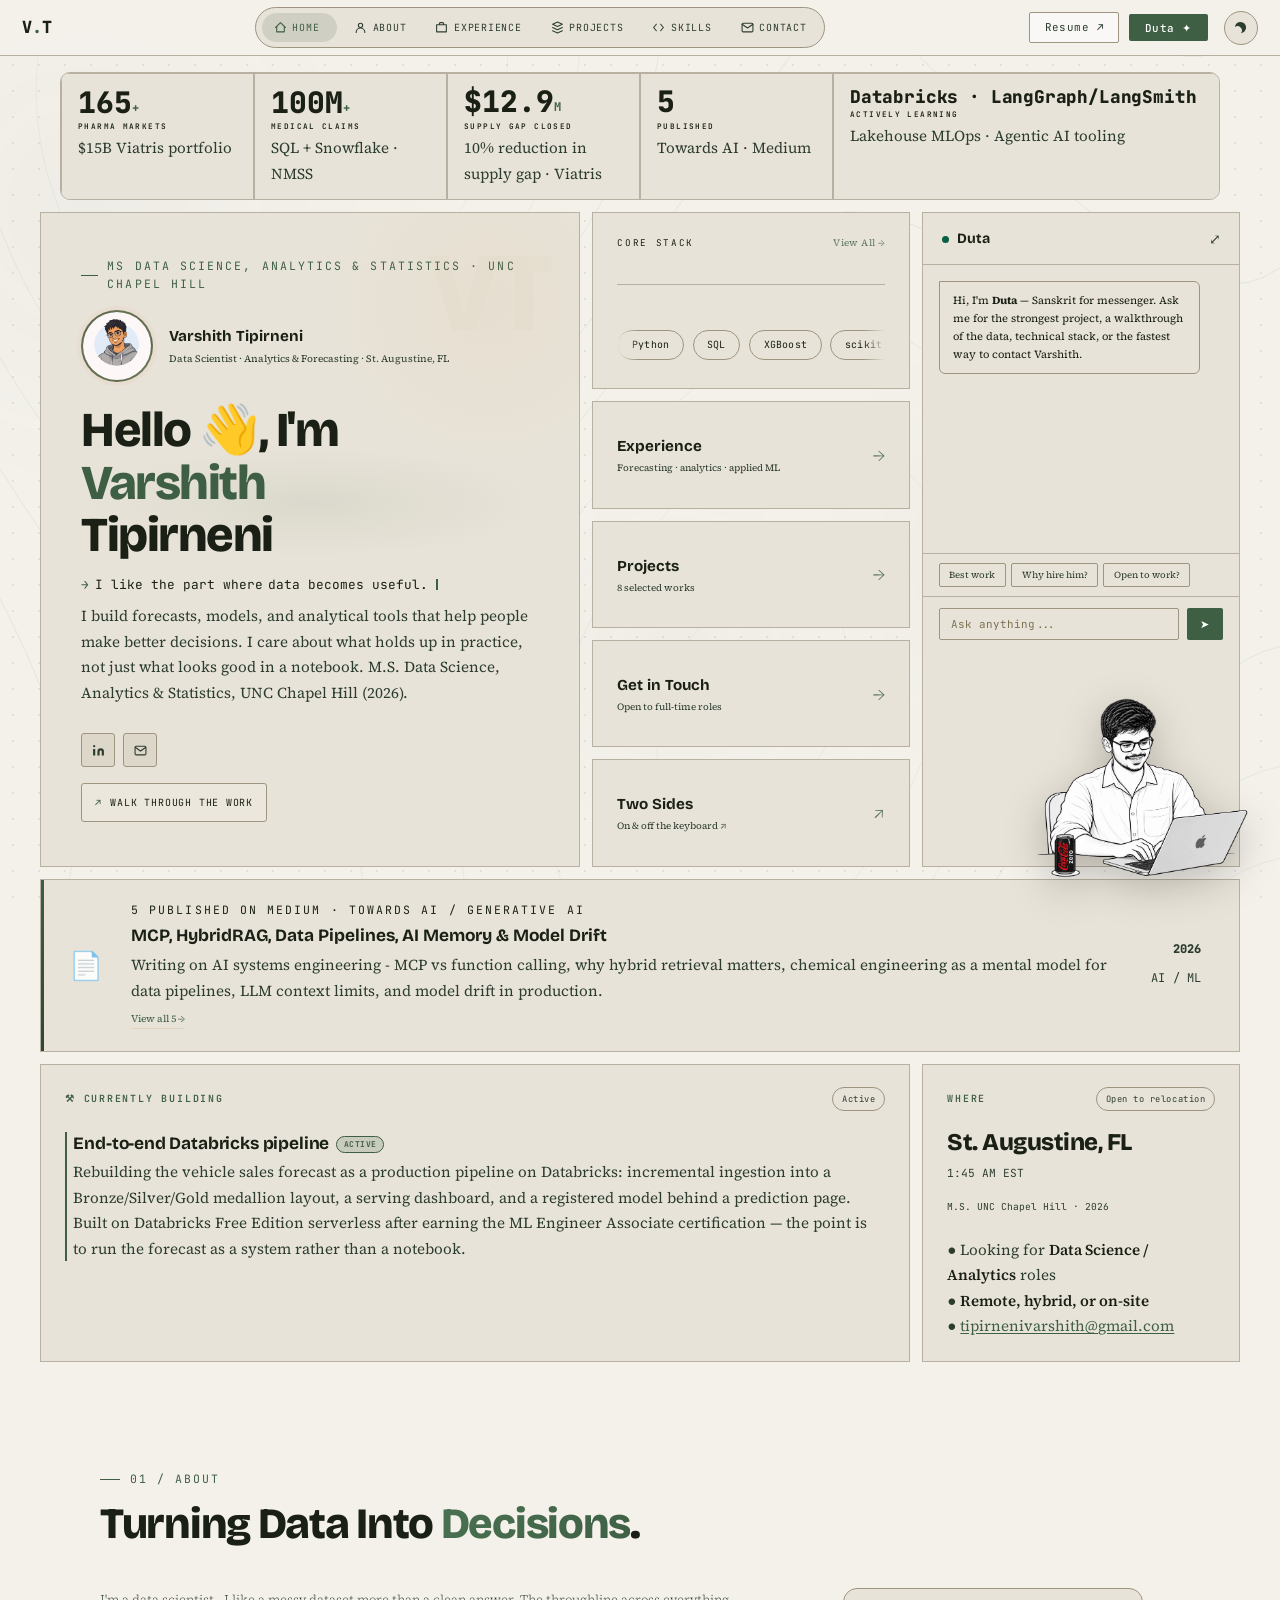
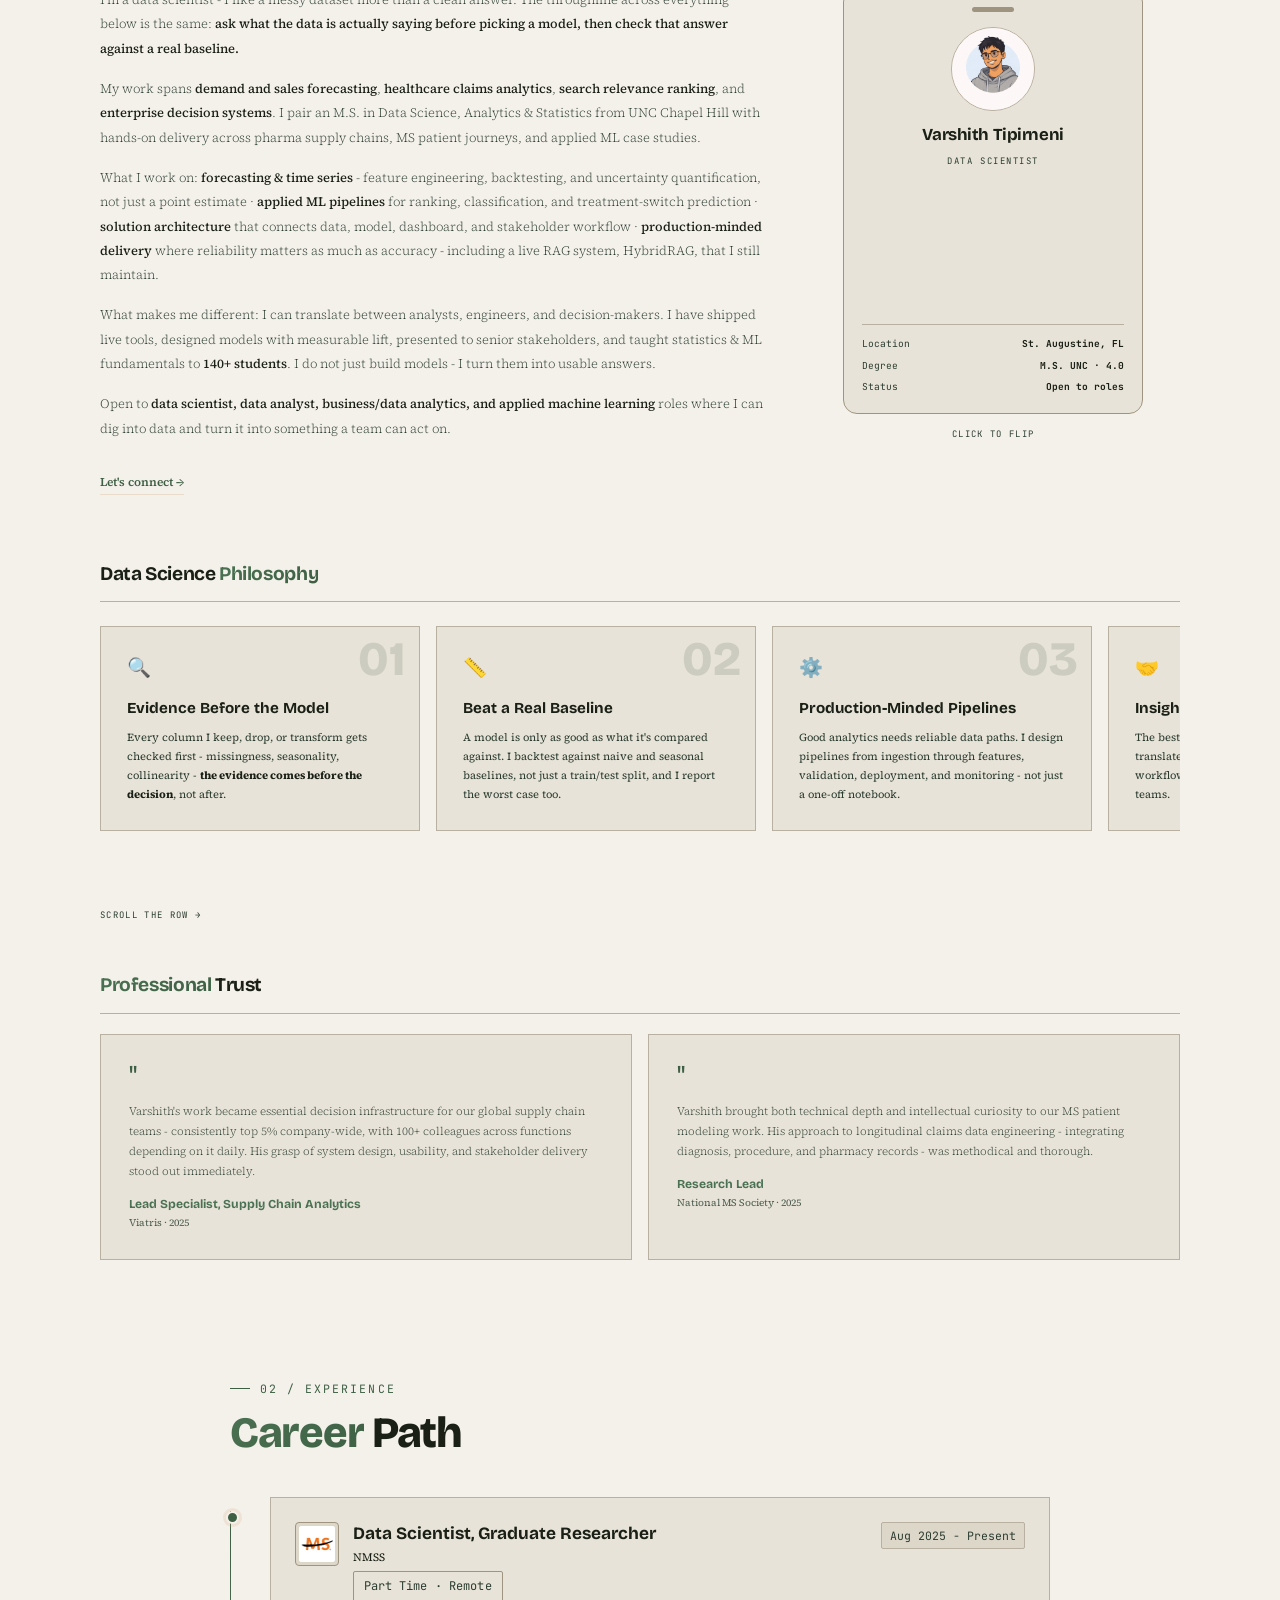
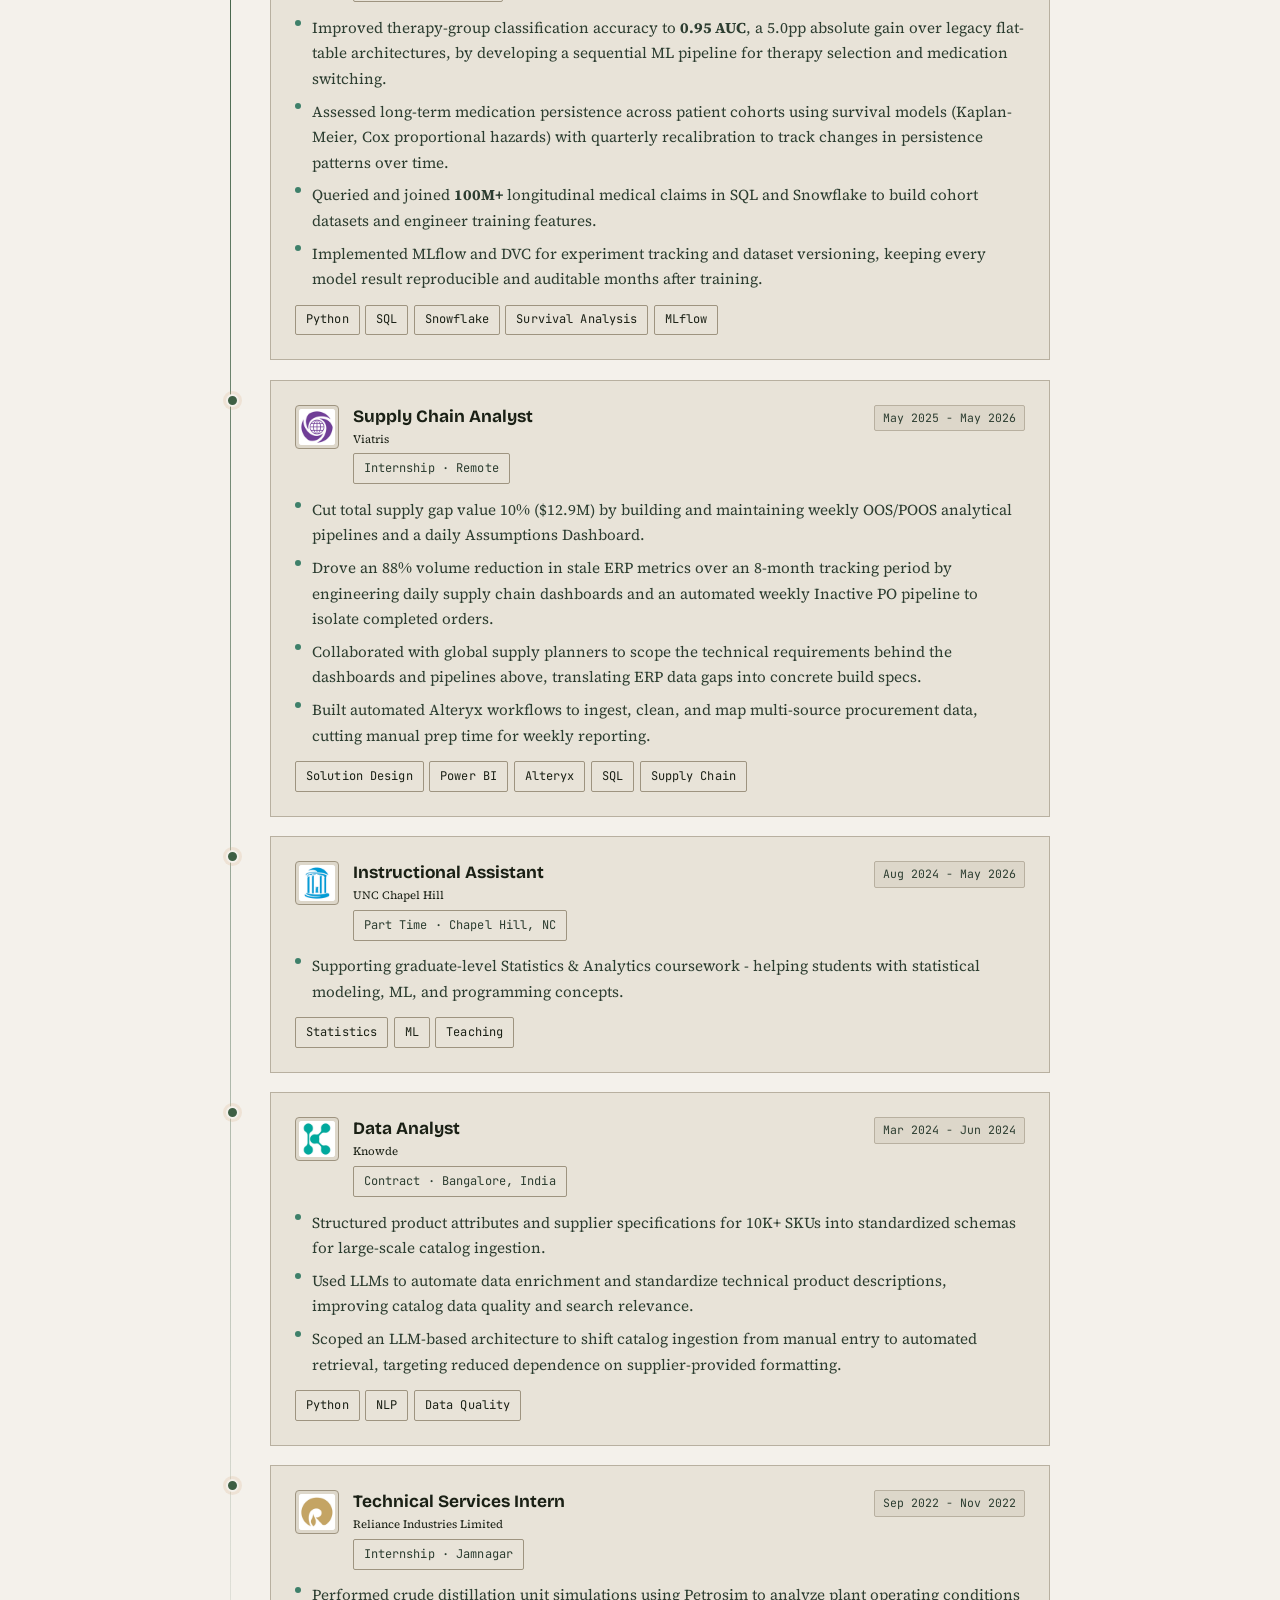
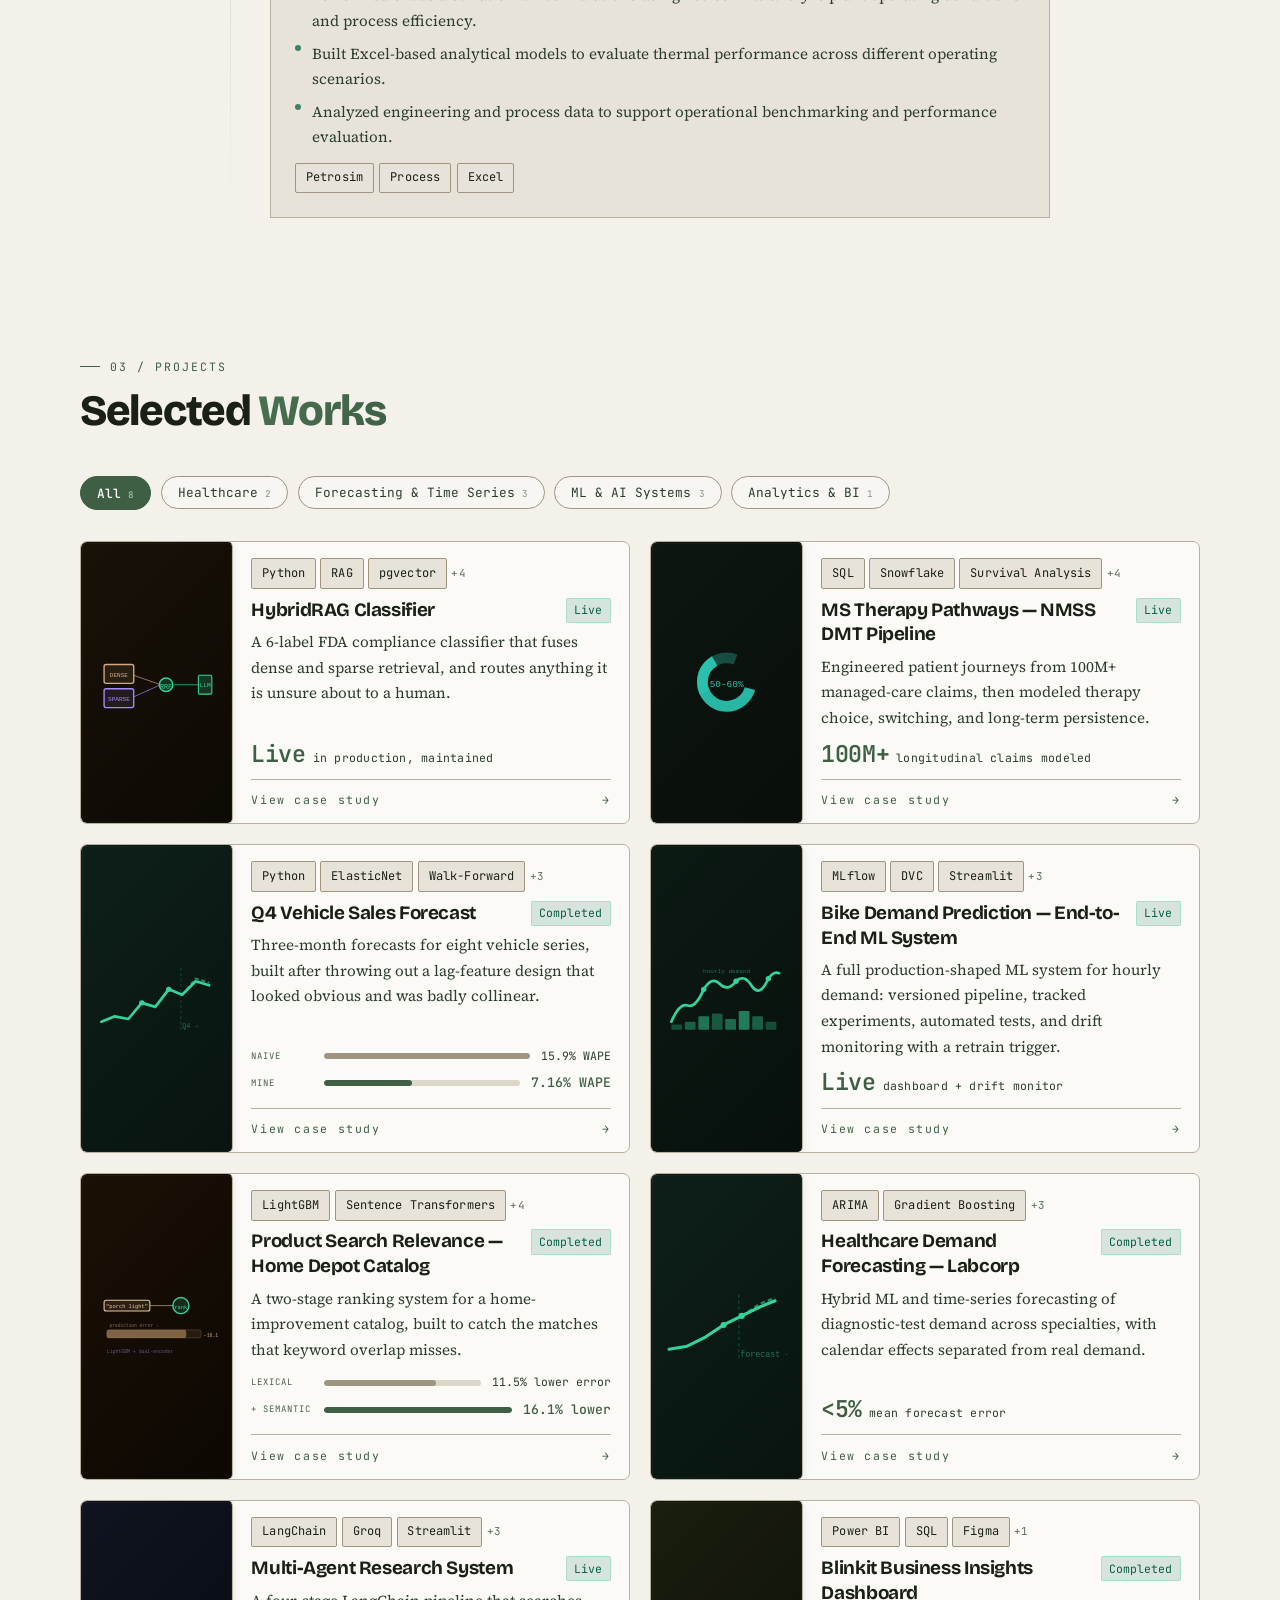
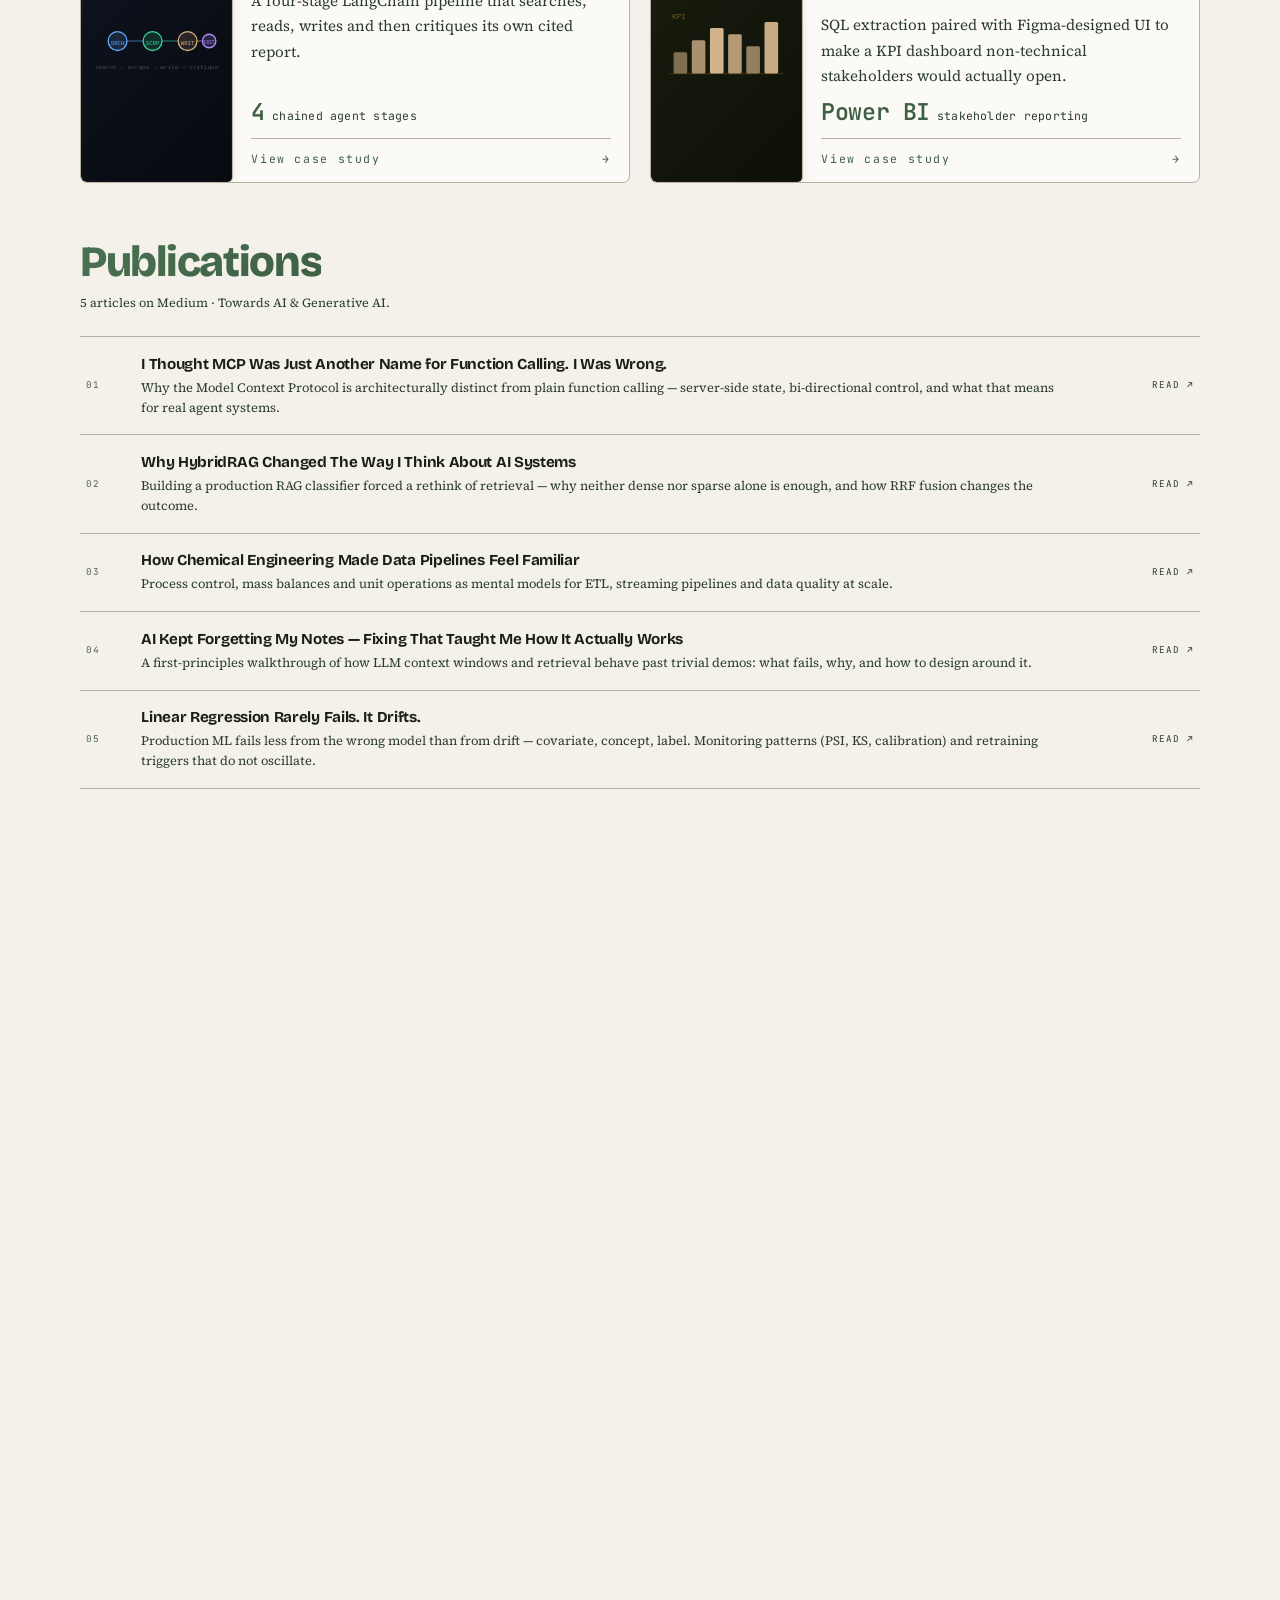
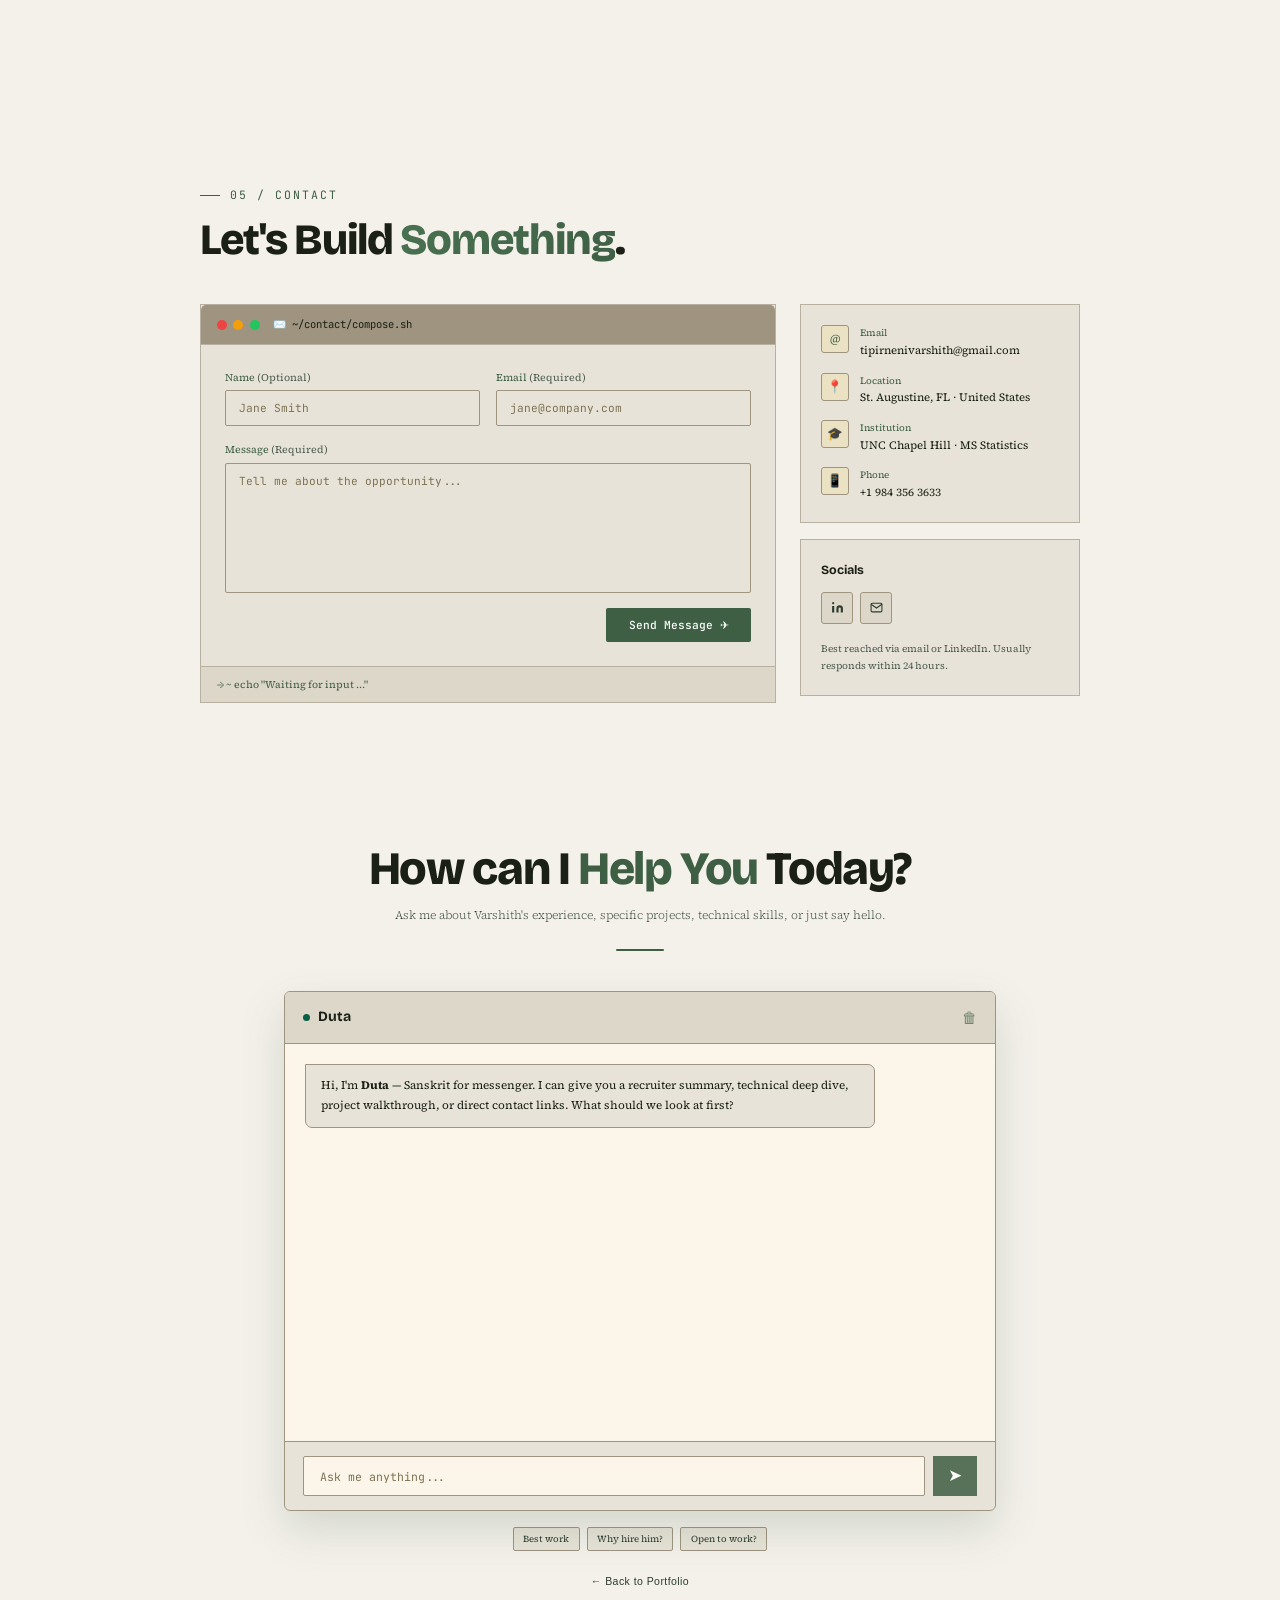
==== index.html @ 43e69208 "Update portfolio site content" ====
<!DOCTYPE html>
<html lang="en" data-theme="light">
<head>
<meta charset="UTF-8">
<meta name="viewport" content="width=device-width, initial-scale=1.0">
<title>Varshith Tipirneni - Data Scientist</title>
<link href="https://fonts.googleapis.com/css2?family=Bricolage+Grotesque:opsz,wght@12..96,400;12..96,600;12..96,700;12..96,800&family=Source+Serif+4:opsz,wght@8..60,400;8..60,600&family=JetBrains+Mono:ital,wght@0,300;0,400;0,500;1,300&family=Press+Start+2P&display=swap" rel="stylesheet">
<style>
:root[data-theme="dark"]{
  --bg:#191919; --bg2:#1f1f1f; --bg3:#272727;
  --border:#2d2d2d; --border2:#3a3a3a;
  --amber:#D4AA7D; --amber2:#e8c59a; --amber3:#b8864a;
  --warm:#e8d5b8; --teal:#34d399; --red:#f87171;
  --text:#ede9e3; --muted:#666666; --muted2:#999080;
  --grid-dot:rgba(212,170,125,0.07);
  --rpg-bg:#272727; --rpg-text:#ede9e3; --rpg-frame:rgba(212,170,125,.55);
}
:root[data-theme="light"]{
  --bg:#f4f1eb; --bg2:#e8e3d8; --bg3:#ddd7ca;
  --border:#b8b0a0; --border2:#9e9480;
  --amber:#3E5F44; --amber2:#4a7252; --amber3:#2d4832;
  --warm:#1e3023; --teal:#065f46; --red:#991b1b;
  --text:#1a2015; --muted:#4d5e50; --muted2:#2c3d30;
  --grid-dot:rgba(62,95,68,0.10);
  --rpg-bg:#ddd7ca; --rpg-text:#1a2015; --rpg-frame:rgba(62,95,68,.7);
}
:root[data-theme="light"] .stat-num,:root[data-theme="light"] .pg-h,:root[data-theme="light"] .hero-name,:root[data-theme="light"] .av-name,:root[data-theme="light"] .where-city,:root[data-theme="light"] .bld-name,:root[data-theme="light"] .pc-name,:root[data-theme="light"] .tl-role,:root[data-theme="light"] .tl-co,:root[data-theme="light"] .pub-title,:root[data-theme="light"] .sec-h,:root[data-theme="light"] .pub-kicker,:root[data-theme="light"] .card-label,:root[data-theme="light"] .stat-label{ color:var(--text); }
:root[data-theme="light"] .stat-desc,:root[data-theme="light"] .hero-bio,:root[data-theme="light"] .pc-desc,:root[data-theme="light"] .tl-b span,:root[data-theme="light"] .pub-desc,:root[data-theme="light"] .bld-desc,:root[data-theme="light"] .where-bullets,:root[data-theme="light"] .where-time,:root[data-theme="light"] .where-meta{ color:#2c3d30; }
:root[data-theme="light"] .chip,:root[data-theme="light"] .skill-chip,:root[data-theme="light"] .tl-tag,:root[data-theme="light"] .pc-tag{ color:#1a2015; border-color:var(--border2); background:#e8e3d8; }
:root[data-theme="light"] .pdot,:root[data-theme="light"] .open-badge .pdot,:root[data-theme="light"] .live i,:root[data-theme="light"] .b-ask-title .pdot,:root[data-theme="light"] .ask-win-title .pdot{ background:var(--teal) !important; }
:root[data-theme="light"] .av-sub,:root[data-theme="light"] .tl-date,:root[data-theme="light"] .tl-badge,:root[data-theme="light"] .pub-meta-year,:root[data-theme="light"] .pub-meta-tag{ color:#2c3d30; }
:root[data-theme="light"] .pg-eyebrow,:root[data-theme="light"] .eyebrow,:root[data-theme="light"] .proj .eyebrow,:root[data-theme="light"] .pc-eyebrow,:root[data-theme="light"] .typed-line .arrow,:root[data-theme="light"] .hero-name .hi{ color:#3E5F44; }
:root[data-theme="light"] .term-bar,:root[data-theme="light"] .c-bar{ background:#9e9480; }
:root[data-theme="light"] .term-path,:root[data-theme="light"] .c-path{ color:#1a2015; }
:root[data-theme="light"] .typed-line{ color:#1a2015; }
:root[data-theme="light"] .typed-line .cursor{ background:#3E5F44; }
/* Big philosophy / decorative numbers - visible but subtle in light mode */
:root[data-theme="light"] .pc-num,:root[data-theme="light"] .stat-bg{ color:rgba(62,95,68,.16) !important; opacity:1 }
/* Nav: logo, theme toggle, resume button on cream */
:root[data-theme="light"] .nav-logo{ color:#1a2015 }
:root[data-theme="light"] .nav-logo span{ color:#3E5F44 }
:root[data-theme="light"] nav{ background:rgba(244,241,235,.94); border-bottom-color:#b8b0a0 }
:root[data-theme="light"] .btn-resume{ color:#2c3d30; border-color:#9e9480; background:rgba(255,255,255,.5) }
:root[data-theme="light"] .btn-resume:hover{ color:#3E5F44; border-color:#3E5F44 }
:root[data-theme="light"] .btn-ask{ background:#3E5F44; color:#fff }
:root[data-theme="light"] .btn-ask:hover{ background:#2d4832 }
:root[data-theme="light"] .theme-toggle{ background:#e8e3d8; border-color:#9e9480; color:#2c3d30 }
:root[data-theme="light"] .theme-toggle:hover{ color:#3E5F44; border-color:#3E5F44 }
/* Nav links on light */
:root[data-theme="light"] nav{ background:rgba(244,241,235,.94) }
:root[data-theme="light"] .nav-links{ background:#e8e3d8; border-color:#9e9480 }
:root[data-theme="light"] .nav-links a{ color:#2c3d30 }
:root[data-theme="light"] .nav-links a:hover{ color:#3E5F44; background:#ebe2c4 }
:root[data-theme="light"] .nav-links a.on{ color:#3E5F44; background:rgba(62,95,68,.14) }
:root[data-theme="light"] .nav-burger{ color:#2c3d30; border-color:#9e9480 }
:root[data-theme="light"] .nav-burger:hover{ color:#3E5F44; border-color:#3E5F44 }
/* Card hover surfaces */
:root[data-theme="light"] .b-nav:hover{ background:#ebe2c4 }
:root[data-theme="light"] .pc:hover,:root[data-theme="light"] .pc-card:hover{ border-color:#3E5F44 }
/* Lab colors - text in stats card backgrounds */
:root[data-theme="light"] .b-stat .stat-num{ color:#1a2015 }
:root[data-theme="light"] .b-stat sup{ color:#3E5F44 }
:root[data-theme="light"] .stat-bg{ color:rgba(62,95,68,.10) !important }
/* Duta mini chat */
:root[data-theme="light"] .b-ask .m-bot,:root[data-theme="light"] .ask-win-msgs .aw.bot{ background:#e8e3d8 !important; border-color:#9e9480 !important; color:#1a2015 }
:root[data-theme="light"] .b-ask .m-bot b,:root[data-theme="light"] .ask-win-msgs .aw.bot b,:root[data-theme="light"] .ask-win-msgs .aw.bot strong{ color:#1a2015; font-weight:700 }
:root[data-theme="light"] .b-ask .m-bot a,:root[data-theme="light"] .ask-win-msgs .aw.bot a,:root[data-theme="light"] .ask-fallback a{ color:#3E5F44; text-decoration:underline }
:root[data-theme="light"] .b-ask .m-user,:root[data-theme="light"] .ask-win-msgs .aw.usr{ background:#3E5F44 !important; color:#fff !important; border-color:#3E5F44 !important }
:root[data-theme="light"] .ask-pg-title{ color:#1a2015 }
:root[data-theme="light"] .ask-pg-title em{ color:#3E5F44 }
:root[data-theme="light"] .ask-pg-sub{ color:#2c3d30 }
:root[data-theme="light"] .ask-back{ color:#2c3d30 }
:root[data-theme="light"] .ask-back:hover{ color:#3E5F44 }
:root[data-theme="light"] .ask-fallback{ background:#e8e3d8; color:#2c3d30; border-color:#9e9480 }
:root[data-theme="light"] .ask-win-clr{ color:#2c3d30 }
:root[data-theme="light"] .ask-win-clr:hover{ color:#3E5F44 }
:root[data-theme="light"] .b-ask-hdr{ border-bottom-color:#b8b0a0 }
:root[data-theme="light"] .b-ask-msgs::-webkit-scrollbar-thumb{ background:#9e9480 }
:root[data-theme="light"] .b-ask-qchips{ border-top-color:#b8b0a0 }
:root[data-theme="light"] .b-ask-input{ border-top-color:#b8b0a0 }
:root[data-theme="light"] .ask-win{ background:var(--bg2) !important; border:1px solid #9e9480 !important; box-shadow:0 18px 44px rgba(62,95,68,.18) !important }
:root[data-theme="light"] .ask-win-hdr{ background:var(--bg3) !important; border-bottom-color:#9e9480 !important }
:root[data-theme="light"] .ask-win-inp-row{ border-top-color:#9e9480 !important }
:root[data-theme="light"] .ask-win-inp{ background:#fbf6e9 !important; color:#1a2015 !important; border-color:#9e9480 !important }
:root[data-theme="light"] .ask-win-inp::placeholder{ color:#7d7253 }
:root[data-theme="light"] .ask-win-msgs{ background:#fbf6e9 }
:root[data-theme="light"] .b-ask-title,:root[data-theme="light"] .ask-win-title{ color:#1a2015 }
:root[data-theme="light"] .ask-win-clr{ color:#3E5F44 !important }
:root[data-theme="light"] .qc{ background:#e8e3d8; color:#2c3d30; border-color:#9e9480 }
:root[data-theme="light"] .qc:hover{ color:#3E5F44; border-color:#3E5F44 }
:root[data-theme="light"] .ai-inp,:root[data-theme="light"] .ask-win-inp{ background:#e8e3d8; color:#1a2015; border-color:#9e9480 }
:root[data-theme="light"] .ai-inp::placeholder,:root[data-theme="light"] .ask-win-inp::placeholder{ color:#7d7253 }
:root[data-theme="light"] .ai-snd,:root[data-theme="light"] .ask-win-snd{ background:#3E5F44; color:#fff }
:root[data-theme="light"] .ai-snd:hover,:root[data-theme="light"] .ask-win-snd:hover{ background:#2d4832 }
:root[data-theme="light"] .chat-feedback{ border-top-color:#c8bdab }
:root[data-theme="light"] .chat-feedback button{ background:#e8e3d8; border-color:#9e9480; color:#2c3d30 }
:root[data-theme="light"] .chat-feedback button:hover{ border-color:#3E5F44; color:#3E5F44 }
:root[data-theme="light"] .chat-source{ color:#6b624f; border-top-color:#c8bdab }
/* Filter buttons */
:root[data-theme="light"] .fb{ color:#2c3d30; border-color:#9e9480; background:rgba(255,255,255,.4) }
:root[data-theme="light"] .fb.on{ background:#3E5F44; color:#fff; border-color:#3E5F44 }
:root[data-theme="light"] .fb:hover{ color:#3E5F44; border-color:#3E5F44 }
/* Project badges */
:root[data-theme="light"] .pc-badge.badge-prod{ background:rgba(6,95,70,.14); color:#065f46 }
:root[data-theme="light"] .pc-badge.badge-wip{ background:rgba(62,95,68,.14); color:#3E5F44 }
:root[data-theme="light"] .pc-badge.badge-res{ background:rgba(62,95,68,.14); color:#3E5F44 }
/* Project SVG thumbnails - give them a light-mode-friendly tint */
:root[data-theme="light"] .pc-thumb{ filter:saturate(.85) brightness(1.05) }
/* Currently Building / Upcoming / Where on light */
:root[data-theme="light"] .b-build,:root[data-theme="light"] .b-where{background:var(--bg2)}
:root[data-theme="light"] .b-build .card-label,:root[data-theme="light"] .b-where .card-label{ color:#3E5F44 }
:root[data-theme="light"] .b-build,:root[data-theme="light"] .b-where{ border-color:#b8b0a0 }
:root[data-theme="light"] .bld-tag{ color:#2c3d30; background:#e8e3d8; border-color:#9e9480 }
:root[data-theme="light"] .bld-flagship{ background:rgba(62,95,68,.18); color:#3E5F44; border-color:#3E5F44 }
:root[data-theme="light"] .bld-name{ color:#1a2015 }
:root[data-theme="light"] .bld-desc{ color:#2c3d30 }
:root[data-theme="light"] .where-city{ color:#1a2015 }
:root[data-theme="light"] .where-time,:root[data-theme="light"] .where-meta,:root[data-theme="light"] .where-bullets{ color:#2c3d30 }
:root[data-theme="light"] .where-bullets b{ color:#1a2015 }
:root[data-theme="light"] .where-bullets a{ color:#3E5F44 !important; text-decoration:underline; text-underline-offset:2px }
/* Footer / page eyebrow / nav arrows */
:root[data-theme="light"] .b-nav-lbl{ color:#1a2015 }
:root[data-theme="light"] .b-nav-sub{ color:#2c3d30 }
:root[data-theme="light"] .b-nav-arr{ color:#3E5F44 }
/* Status / open badge in About */
:root[data-theme="light"] .open-badge{ background:rgba(6,95,70,.14); color:#065f46; border-color:rgba(6,95,70,.45) }
:root[data-theme="light"] .pdot{ background:#065f46 !important }
:root[data-theme="light"] .sc-label{ color:#3E5F44 }
:root[data-theme="light"] .sc-role{ color:#1a2015 }
:root[data-theme="light"] .sc-sub{ color:#2c3d30 }
/* Skills page chips */
:root[data-theme="light"] .skill-chip{ background:#e8e3d8; color:#1a2015; border-color:#9e9480 }
:root[data-theme="light"] .sk-head{ color:#1a2015 }
:root[data-theme="light"] .sk-decor{ color:rgba(62,95,68,.12) }
/* Contact form */
:root[data-theme="light"] .c-inp,:root[data-theme="light"] .c-ta{ background:#e8e3d8; color:#1a2015; border-color:#9e9480 }
:root[data-theme="light"] .c-inp::placeholder,:root[data-theme="light"] .c-ta::placeholder{ color:#7d7253 }
:root[data-theme="light"] .c-lbl{ color:#3E5F44 }
:root[data-theme="light"] .c-send{ background:#3E5F44; color:#fff }
:root[data-theme="light"] .ci-lbl{ color:#3E5F44 }
:root[data-theme="light"] .ci-val{ color:#1a2015 }
:root[data-theme="light"] .ci-ic{ background:#ebe2c4; color:#3E5F44 }
/* Marquee chips on light */
:root[data-theme="light"] .m-chip{ background:#e8e3d8 !important; color:#1a2015 !important; border-color:#9e9480 !important }
/* Background canvas - soften in light mode so it's not visually noisy */
:root[data-theme="light"] #bg-canvas{ opacity:.55 }
:root[data-theme="light"] .blobs{ opacity:.55 }
:root[data-theme="light"] .blob{ background:radial-gradient(circle, rgba(62,95,68,.45), transparent 70%) !important; mix-blend-mode:multiply; filter:blur(40px) }
/* About flip dialog - light mode */
:root[data-theme="light"] .dialog{ background:var(--bg3); color:#1a2015; border-color:#3E5F44 }
:root[data-theme="light"] .dialog-title{ color:#3E5F44 }
:root[data-theme="light"] .dialog-tag{ background:#1a2015; color:var(--bg) }
:root[data-theme="light"] .dialog-body p{ color:#1a2015 }
:root[data-theme="light"] .dialog-body .tw-cursor{ background:#3E5F44 }
:root[data-theme="light"] .dialog-stats{ color:#2c3d30; border-top-color:#9e9480 }
:root[data-theme="light"] .stat-bar .label{ color:#1a2015 }
:root[data-theme="light"] .bar{ background:#ebe2c4; border-color:#3E5F44 }
:root[data-theme="light"] .flip-btn{ color:#1a2015; border-color:#3E5F44 }
:root[data-theme="light"] .flip-btn:hover{ background:#3E5F44; color:#fff }
:root[data-theme="light"] .rpg-name{ background:#3E5F44; color:#fff; border-color:#3E5F44 }
:root{
  --brig:'Bricolage Grotesque',sans-serif;
  --mono:'JetBrains Mono',monospace;
  --pixel:'Press Start 2P',monospace;
}
*{margin:0;padding:0;box-sizing:border-box}
html{scroll-behavior:smooth}
body{font-family:var(--mono);background:var(--bg);color:var(--text);min-height:100vh;overflow-x:hidden;transition:background .35s ease,color .35s ease}
body::after{content:'';position:fixed;inset:0;background-image:radial-gradient(var(--grid-dot) 1px,transparent 1px);background-size:26px 26px;pointer-events:none;z-index:0}
:root[data-theme="light"] .terminal,:root[data-theme="light"] .c-terminal{filter:none}
:root[data-theme="light"] .tl-card,:root[data-theme="light"] .pc-card,:root[data-theme="light"] .b-hero,:root[data-theme="light"] .b-stat,:root[data-theme="light"] .b-stack,:root[data-theme="light"] .b-ask,:root[data-theme="light"] .b-pub,:root[data-theme="light"] .b-nav,:root[data-theme="light"] .pc,:root[data-theme="light"] .tc,:root[data-theme="light"] .status-card,:root[data-theme="light"] .c-icard{background:var(--bg2);border-color:var(--border)}

/* ── MARQUEE (Core Stack scrolling) ── */
.b-stack{min-width:0;overflow:hidden;display:flex;flex-direction:column;justify-content:space-between}
.marquee{position:relative;overflow:hidden;width:100%;max-width:100%;padding:.4rem 0;mask-image:linear-gradient(90deg,transparent 0,#000 8%,#000 92%,transparent 100%);-webkit-mask-image:linear-gradient(90deg,transparent 0,#000 8%,#000 92%,transparent 100%)}
.marquee-track{display:flex;gap:.55rem;width:max-content;animation:marquee 36s linear infinite}
.marquee:hover .marquee-track{animation-play-state:paused}
.m-chip{
  font-family:var(--mono);font-size:.62rem;color:var(--text);
  border:1px solid var(--border2);background:var(--bg3);
  border-radius:30px;padding:.36rem .85rem;white-space:nowrap;flex-shrink:0;
  letter-spacing:.02em;
}
:root[data-theme="light"] .m-chip{background:#e8e3d8;color:#1a2015;border-color:var(--border2)}
@keyframes marquee{from{transform:translateX(0)}to{transform:translateX(-50%)}}

/* ── ABOUT FLIP CARD (amber theme) ── */
.flip-sub{font-size:.78rem;color:var(--muted2);margin-bottom:1.6rem;max-width:540px;line-height:1.7}
.flip-wrap{display:grid;grid-template-columns:auto 1fr;gap:2rem;align-items:start;justify-items:center}
@media(max-width:880px){.flip-wrap{grid-template-columns:1fr}}

.rpg-card{position:relative;width:320px;perspective:1400px;-webkit-perspective:1400px;cursor:pointer;user-select:none;-webkit-tap-highlight-color:transparent}
.rpg-flip{position:relative;width:100%;aspect-ratio:3/4;transition:transform .9s cubic-bezier(.22,1,.36,1);transform-style:preserve-3d;-webkit-transform-style:preserve-3d;will-change:transform}
.rpg-card.flipped .rpg-flip{transform:rotateY(180deg);-webkit-transform:rotateY(180deg)}
.rpg-side{
  position:absolute;inset:0;
  backface-visibility:hidden;-webkit-backface-visibility:hidden;
  -webkit-transform-style:preserve-3d;transform-style:preserve-3d;
  border-radius:14px;background:var(--bg3);
  padding:14px 14px 0;display:flex;flex-direction:column;
  box-shadow:
    0 0 0 3px var(--rpg-frame),
    0 0 0 6px var(--bg3),
    0 0 0 8px var(--rpg-frame),
    0 18px 40px rgba(0,0,0,.5);
  /* Force own GPU layer + nudge front toward viewer so iOS picks the correct face */
  transform:translateZ(1px);-webkit-transform:translateZ(1px);
}
.rpg-side.back{transform:rotateY(180deg) translateZ(1px);-webkit-transform:rotateY(180deg) translateZ(1px)}
/* iOS Safari often ignores backface-visibility - fade the hidden side as a hard fallback */
.rpg-side.front{opacity:1;transition:opacity .45s ease .25s}
.rpg-side.back{opacity:0;transition:opacity .45s ease .25s}
.rpg-card.flipped .rpg-side.front{opacity:0;transition:opacity .45s ease}
.rpg-card.flipped .rpg-side.back{opacity:1;transition:opacity .45s ease .45s}
.rpg-portrait{
  flex:1;width:100%;border-radius:6px;overflow:hidden;
  background:linear-gradient(135deg,var(--bg2),var(--bg));
  position:relative;
  border:2px solid var(--rpg-frame);
}
.rpg-portrait .rpg-default-svg{
  position:absolute;inset:0;width:100%;height:100%;display:block;
  image-rendering:pixelated;z-index:1;
}
.rpg-portrait .rpg-photo{
  position:absolute;inset:0;width:100%;height:100%;object-fit:cover;display:block;
  z-index:2;opacity:0;transition:opacity .35s ease;
}
.rpg-name{
  font-family:var(--pixel);font-size:.7rem;text-align:center;
  color:var(--bg);background:var(--amber);
  border:2px solid var(--rpg-frame);
  padding:12px 6px;margin-top:8px;border-radius:0 0 6px 6px;letter-spacing:.5px;
}
.rpg-tip{
  position:absolute;top:42%;right:-130px;width:120px;
  background:var(--text);color:var(--bg);padding:8px;
  font-family:var(--pixel);font-size:.42rem;line-height:1.6;
  border:2px solid var(--rpg-frame);border-radius:4px;display:none;
}
@media(min-width:1100px){.rpg-tip{display:block}}
.rpg-tip::before{content:'';position:absolute;left:-10px;top:14px;width:10px;height:8px;background:var(--rpg-frame)}
.rpg-tip::after{content:'';position:absolute;left:-7px;top:16px;width:6px;height:4px;background:var(--text)}

.dialog{
  position:relative;width:100%;max-width:540px;
  background:var(--bg3);color:var(--text);
  border:2px solid var(--rpg-frame);border-radius:6px;
  padding:1.4rem 1.5rem 1.2rem;
  font-family:var(--pixel);font-size:.55rem;line-height:2.1;
  box-shadow:0 14px 36px rgba(0,0,0,.45);
}
.dialog::before{content:'';position:absolute;inset:4px;border:1px solid var(--rpg-frame);border-radius:4px;pointer-events:none}
.dialog-tag{position:absolute;top:-12px;left:18px;background:var(--text);color:var(--bg);padding:3px 10px;font-family:var(--pixel);font-size:.5rem;letter-spacing:1px;border:2px solid var(--rpg-frame);border-radius:3px}
.dialog-title{font-family:var(--pixel);font-size:.6rem;color:var(--amber);margin-bottom:.85rem;letter-spacing:.5px}
.dialog-body{min-height:7em}
.dialog-body p{margin-bottom:.85rem;font-size:.55rem;line-height:2.1;color:var(--text)}
.dialog-body .tw-cursor{display:inline-block;width:.55em;height:1em;background:var(--amber);vertical-align:middle;margin-left:1px;animation:blink 1s step-end infinite}
.dialog-stats{display:flex;align-items:center;flex-wrap:wrap;gap:1rem;margin-top:1rem;padding-top:.8rem;border-top:1px dashed var(--border2);font-family:var(--pixel);font-size:.45rem;color:var(--muted2)}
.stat-bar{display:flex;align-items:center;gap:.5rem}
.stat-bar .label{color:var(--text)}
.bar{width:80px;height:8px;background:var(--bg);border:1px solid var(--rpg-frame);border-radius:1px;position:relative;overflow:hidden}
.bar i{display:block;height:100%;animation:barFill 1.2s ease-out forwards}
.bar.hp i{background:linear-gradient(90deg,#34d399,#10b981)}
.bar.mp i{background:linear-gradient(90deg,#60a5fa,#3b82f6)}
.bar.xp i{background:linear-gradient(90deg,var(--amber),var(--amber3))}
@keyframes barFill{from{width:0}}
.dialog-foot{display:flex;justify-content:space-between;align-items:center;margin-top:1rem;font-family:var(--pixel);font-size:.45rem;color:var(--muted)}
.flip-btn{background:transparent;border:1px solid var(--rpg-frame);color:var(--text);padding:.45rem .85rem;border-radius:3px;cursor:pointer;font-family:var(--pixel);font-size:.45rem;letter-spacing:.5px;transition:all .2s}
.flip-btn:hover{background:var(--amber);color:var(--bg);border-color:var(--amber)}
.dialog-arrow{display:inline-block;animation:flicker 1.4s infinite}
@keyframes flicker{0%,100%{opacity:.95}50%{opacity:1}}

/* ── CURRENTLY BUILDING / WHERE CARDS ── */
.b-build{
  background:var(--bg2);border:1px solid var(--border);padding:1.4rem 1.5rem;
  grid-column:span 2;
  display:flex;flex-direction:column;gap:.9rem;
  border-radius:0;
}
.b-build .card-label-row{display:flex;align-items:center;justify-content:space-between;margin-bottom:.4rem}
.b-build .card-label{font-size:.62rem;letter-spacing:.18em;text-transform:uppercase;color:var(--amber);font-weight:600}
.bld-tag{font-size:.55rem;color:var(--muted2);font-family:var(--mono);letter-spacing:.06em;border:1px solid var(--border2);background:var(--bg3);padding:.25rem .55rem;border-radius:999px}
.bld-list{display:flex;flex-direction:column;gap:1rem}
.bld-item{display:block;padding-left:.4rem;border-left:2px solid var(--amber)}
.b-upcoming .bld-item{border-left-color:var(--border3,var(--border2));border-left-style:dashed}
.bld-name{font-family:var(--brig);font-size:.85rem;font-weight:700;color:var(--text);margin-bottom:.18rem;letter-spacing:-.01em}
.bld-flagship{display:inline-block;font-family:var(--mono);font-size:.5rem;color:var(--amber);background:rgba(212,170,125,.12);border:1px solid var(--amber);padding:.12rem .4rem;border-radius:999px;margin-left:.45rem;letter-spacing:.06em;text-transform:uppercase;vertical-align:middle}
.bld-desc{font-size:.62rem;color:var(--muted2);line-height:1.65;font-weight:300}

.b-where{
  background:var(--bg2);border:1px solid var(--border);padding:1.4rem 1.5rem;
  display:flex;flex-direction:column;gap:.5rem;
}
.b-where .card-label-row{display:flex;align-items:center;justify-content:space-between;margin-bottom:.3rem}
.b-where .card-label{font-size:.62rem;letter-spacing:.18em;text-transform:uppercase;color:var(--amber);font-weight:600}
.where-city{font-family:var(--brig);font-size:1.5rem;font-weight:800;color:var(--text);letter-spacing:-.02em;line-height:1.1;margin-top:.3rem}
.where-time{font-family:var(--mono);font-size:.7rem;color:var(--muted2);margin-top:.1rem}
.where-meta{font-size:.6rem;color:var(--muted);margin:.5rem 0;line-height:1.6}
.where-bullets{font-size:.62rem;color:var(--muted2);line-height:1.85;margin-top:.4rem}
.where-bullets b{color:var(--text);font-weight:600}

/* ── NUMBERS CARD ── */
.b-nums{
  background:var(--bg2);border:1px solid var(--border);padding:1.4rem 1.5rem;
  grid-column:span 2;
  display:flex;flex-direction:column;gap:.8rem;
}
.b-nums .card-label-row{display:flex;align-items:center;justify-content:space-between;margin-bottom:.4rem}
.b-nums .card-label{font-size:.62rem;letter-spacing:.18em;text-transform:uppercase;color:var(--amber);font-weight:600}
.nums-grid{display:grid;grid-template-columns:repeat(3,1fr);gap:1rem .9rem}
@media(max-width:760px){.nums-grid{grid-template-columns:repeat(2,1fr)}}
.num-cell{display:flex;flex-direction:column;gap:.18rem}
.num-cell .nv{font-family:var(--brig);font-size:1.55rem;font-weight:800;line-height:1;color:var(--text);letter-spacing:-.02em}
.num-cell .nv sup{color:var(--amber);font-size:.85rem;font-weight:700}
.num-cell .nl{font-family:var(--mono);font-size:.55rem;letter-spacing:.06em;color:var(--muted);text-transform:uppercase;margin-top:.2rem;line-height:1.2}
:root[data-theme="light"] .b-nums .card-label{color:#3E5F44}
:root[data-theme="light"] .num-cell .nv{color:#1a2015}
:root[data-theme="light"] .num-cell .nv sup{color:#3E5F44}
:root[data-theme="light"] .num-cell .nl{color:#2c3d30}

/* ── THEME TOGGLE ── */
.theme-toggle{
  width:34px;height:34px;border:1px solid var(--border2);background:var(--bg3);
  display:inline-flex;align-items:center;justify-content:center;border-radius:50%;
  cursor:pointer;color:var(--muted2);transition:all .25s ease;margin-left:.4rem;flex-shrink:0;
}
.theme-toggle:hover{color:var(--amber);border-color:var(--amber);transform:rotate(15deg)}
.theme-toggle svg{width:15px;height:15px;transition:transform .35s ease}
:root[data-theme="light"] .theme-toggle svg{transform:rotate(180deg)}

/* ── MIST (fast) ── */
#mist{
  position:fixed;inset:0;z-index:9999;pointer-events:none;
  background:radial-gradient(ellipse at 50% 50%, var(--bg) 0%, var(--bg) 28%, transparent 78%);
  animation:mistFade 1.1s .3s ease-out forwards;
}
#mist .puff{
  position:absolute;width:55vw;height:55vw;border-radius:50%;
  background:radial-gradient(circle,rgba(212,170,125,.18) 0%,rgba(232,213,163,.10) 25%,transparent 65%);
  filter:blur(36px);mix-blend-mode:screen;
}
:root[data-theme="light"] #mist .puff{
  background:radial-gradient(circle,rgba(62,95,68,.55) 0%,rgba(62,95,68,.32) 30%,transparent 70%);
  mix-blend-mode:multiply;
  filter:blur(28px);
}
#mist .p1{top:18%;left:-10%;animation:driftA 1.3s ease-out forwards}
#mist .p2{bottom:8%;right:-10%;animation:driftB 1.3s ease-out forwards}
#mist .p3{top:40%;left:30%;width:35vw;height:35vw;animation:driftA 1.1s .1s ease-out forwards}
#mist::after{content:'';position:absolute;inset:0;background:linear-gradient(180deg,var(--bg) 0%,transparent 35%,transparent 65%,var(--bg) 100%);opacity:.85}
@keyframes mistFade{0%{opacity:1}80%{opacity:.6}100%{opacity:0;visibility:hidden}}
@keyframes driftA{0%{transform:translate(-10%,-5%) scale(1);opacity:0}25%{opacity:.85}100%{transform:translate(80%,10%) scale(1.3);opacity:0}}
@keyframes driftB{0%{transform:translate(80%,5%) scale(1);opacity:0}25%{opacity:.7}100%{transform:translate(-15%,-8%) scale(1.3);opacity:0}}

/* ── ANIMATIONS ── */
@keyframes fadeUp{from{opacity:0;transform:translateY(20px)}to{opacity:1;transform:translateY(0)}}
@keyframes fadeIn{from{opacity:0}to{opacity:1}}
@keyframes blink{50%{opacity:0}}
@keyframes pg{0%,100%{box-shadow:0 0 0 0 rgba(52,211,153,.5)}50%{box-shadow:0 0 0 5px rgba(52,211,153,0)}}
@keyframes b1{0%,100%{transform:translate(0,0) scale(1);border-radius:62% 38% 54% 46%/52% 48% 58% 42%}25%{transform:translate(50px,70px) scale(1.06);border-radius:44% 56% 38% 62%/62% 38% 54% 46%}55%{transform:translate(88px,-38px) scale(.95);border-radius:56% 44% 62% 38%/38% 62% 44% 56%}78%{transform:translate(-26px,82px) scale(1.08);border-radius:38% 62% 50% 50%/50% 50% 62% 38%}}
@keyframes b2{0%,100%{transform:translate(0,0) scale(1);border-radius:50% 50% 62% 38%/38% 62% 50% 50%}32%{transform:translate(-55px,78px) scale(1.07);border-radius:62% 38% 44% 56%/56% 44% 62% 38%}65%{transform:translate(64px,-55px) scale(.93);border-radius:38% 62% 56% 44%/62% 38% 44% 56%}}
@keyframes b3{0%,100%{transform:translate(0,0) scale(1);border-radius:44% 56% 50% 50%/62% 38% 54% 46%}40%{transform:translate(-68px,-44px) scale(1.09);border-radius:56% 44% 62% 38%/44% 56% 38% 62%}78%{transform:translate(44px,74px) scale(.92);border-radius:62% 38% 44% 56%/56% 44% 62% 38%}}
@keyframes b4{0%,100%{transform:translate(0,0) scale(1);border-radius:56% 44% 62% 38%/38% 62% 44% 56%}45%{transform:translate(74px,-63px) scale(1.11);border-radius:38% 62% 50% 50%/62% 38% 56% 44%}80%{transform:translate(-44px,54px) scale(.91);border-radius:62% 38% 44% 56%/50% 50% 62% 38%}}
@keyframes dp{0%,100%{width:48px;opacity:.7}50%{width:78px;opacity:1}}
@keyframes mf{from{opacity:0;transform:translateY(5px)}to{opacity:1;transform:translateY(0)}}
#bg-canvas{position:fixed;inset:0;z-index:2;pointer-events:none;opacity:.6}

.anim{opacity:0}
.anim.played{animation:fadeUp .55s cubic-bezier(.22,1,.36,1) forwards}
.d0{animation-delay:0ms}.d1{animation-delay:80ms}.d2{animation-delay:160ms}
.d3{animation-delay:240ms}.d4{animation-delay:320ms}.d5{animation-delay:400ms}
.d6{animation-delay:480ms}.d7{animation-delay:560ms}

/* ── NAV ── */
nav{position:fixed;top:0;left:0;right:0;z-index:900;height:56px;display:flex;align-items:center;justify-content:space-between;gap:.8rem;padding:0 1.4rem;background:rgba(13,12,9,.94);backdrop-filter:blur(20px);-webkit-backdrop-filter:blur(20px);border-bottom:1px solid var(--border)}
.nav-logo{font-family:var(--brig);font-size:1.05rem;font-weight:800;color:var(--text);letter-spacing:-.02em;text-decoration:none;flex-shrink:0}
.nav-burger{display:none;background:none;border:1px solid var(--border2);border-radius:6px;padding:.4rem;color:var(--muted2);cursor:pointer;align-items:center;justify-content:center}
.nav-burger:hover{color:var(--amber);border-color:var(--amber)}
.nav-burger svg{width:18px;height:18px}
.nav-logo span{color:var(--amber)}
.nav-links{display:flex;gap:.3rem;align-items:center;background:var(--bg3);border:1px solid var(--border2);border-radius:999px;padding:.3rem .35rem;flex:0 1 auto}
.nav-links a{font-size:.62rem;color:var(--muted2);text-decoration:none;letter-spacing:.08em;text-transform:uppercase;transition:all .2s;padding:.4rem .75rem;border-radius:999px;display:inline-flex;align-items:center;gap:.35rem;white-space:nowrap}
.nav-links a:hover{color:var(--text);background:var(--bg2)}
.nav-links a.on{color:var(--amber);background:rgba(212,170,125,.12)}
.nav-ic{width:13px;height:13px;flex-shrink:0}
.nav-right{display:flex;gap:.6rem;align-items:center}
.btn-ask{font-family:var(--mono);font-size:.68rem;padding:.4rem 1rem;background:var(--amber);color:var(--bg);border:none;cursor:pointer;font-weight:500;letter-spacing:.04em;border-radius:2px;transition:all .2s}
.btn-ask:hover{background:var(--amber2);transform:translateY(-1px)}
.btn-resume{font-family:var(--mono);font-size:.68rem;padding:.38rem .9rem;background:transparent;color:var(--muted2);border:1px solid var(--border2);cursor:pointer;letter-spacing:.04em;text-decoration:none;border-radius:2px;transition:all .2s;display:inline-flex;align-items:center;gap:.3rem}
.btn-resume:hover{border-color:var(--amber3);color:var(--amber)}

/* ── PAGE SHELL - single-page scroll mode ── */
.page{display:block;min-height:auto;padding:64px 0 24px;position:relative;z-index:3;scroll-margin-top:62px}
#p-home{padding-top:80px}
#p-ask{display:flex;flex-direction:column;align-items:center;padding:64px 1.4rem 32px}
.section-divider{max-width:1160px;margin:1rem auto;height:1px;background:linear-gradient(90deg,transparent 0,var(--border2) 30%,var(--border2) 70%,transparent 100%);opacity:.5}
html{scroll-padding-top:64px}

/* ── HOME BENTO ── */
#p-home{padding:72px 2.5rem 1.75rem}
.kpi-strip{max-width:1160px;margin:0 auto .75rem;display:grid;grid-template-columns:repeat(6,1fr);border:1px solid var(--border);border-radius:10px;overflow:hidden;background:var(--bg2)}
.kpi-strip .b-stat{flex-direction:column;align-items:flex-start;gap:.2rem;padding:.85rem 1rem .8rem;border-right:1px solid var(--border);border-bottom:none!important;border-radius:0!important;min-width:0}
.kpi-strip .b-stat:last-child{border-right:none}
.kpi-strip .b-stat:hover{background:var(--bg3)}
.kpi-strip .stat-num{font-size:1.85rem;min-width:auto}
.kpi-strip .stat-info{min-width:0;width:100%}
@media(max-width:900px){.kpi-strip{grid-template-columns:repeat(3,1fr)}.kpi-strip .b-stat:nth-child(3){border-right:none}.kpi-strip .b-stat:nth-child(n+4){border-top:1px solid var(--border)}}
@media(max-width:480px){.kpi-strip{grid-template-columns:repeat(2,1fr)}.kpi-strip .b-stat:nth-child(2n){border-right:none}.kpi-strip .b-stat:nth-child(n+3){border-top:1px solid var(--border)}}
.bento{max-width:1160px;margin:0 auto;display:grid;grid-template-columns:1.7fr 1fr 1fr;gap:.75rem}
.bento > *{min-width:0}

/* Avatar */
.avatar-ring{width:66px;height:66px;border-radius:50%;flex-shrink:0;background:linear-gradient(135deg,var(--amber3),var(--amber));display:flex;align-items:center;justify-content:center;font-family:var(--brig);font-size:1.4rem;font-weight:800;color:var(--bg);letter-spacing:-.04em;box-shadow:0 0 0 3px rgba(212,170,125,.18),0 0 0 7px rgba(212,170,125,.07);position:relative}
.avatar-status{position:absolute;bottom:2px;right:2px;width:12px;height:12px;border-radius:50%;background:var(--teal);border:2px solid var(--bg2)}
.avatar-wrap{display:flex;align-items:center;gap:1rem;margin-bottom:1.4rem}
.av-name{font-family:var(--brig);font-size:.95rem;font-weight:700}
.av-sub{font-size:.62rem;color:var(--muted2);margin-top:.15rem}

/* Hero card */
.b-hero{grid-column:1;grid-row:1/4;background:var(--bg2);border:1px solid var(--border);padding:2.75rem 2.5rem;display:flex;flex-direction:column;justify-content:center;position:relative;overflow:hidden;min-height:360px}
.b-hero::before{content:'';position:absolute;top:-80px;right:-80px;width:340px;height:340px;background:radial-gradient(circle,rgba(212,170,125,.08) 0%,transparent 70%);border-radius:50%;pointer-events:none}
.b-hero::after{content:'VT';position:absolute;top:1.5rem;right:2rem;font-family:var(--brig);font-size:7rem;font-weight:800;color:rgba(212,170,125,.035);line-height:1;pointer-events:none;letter-spacing:-.05em}
.eyebrow{font-size:.62rem;color:var(--amber);letter-spacing:.22em;text-transform:uppercase;margin-bottom:1rem;display:flex;align-items:center;gap:.6rem}
.eyebrow::before{content:'';width:20px;height:1px;background:var(--amber)}
.hero-name{font-family:var(--brig);font-size:clamp(2.2rem,3.8vw,3.2rem);font-weight:800;line-height:1.08;margin-bottom:.8rem;letter-spacing:-.03em}
.hero-name .hi{color:var(--amber)}
.typed-line{font-size:.8rem;color:var(--muted2);margin-bottom:.5rem;display:flex;align-items:center;gap:.35rem}
.typed-line .arrow{color:var(--amber)}
.typed-line .cursor{display:inline-block;width:2px;height:.85em;background:var(--amber);vertical-align:middle;margin-left:2px;animation:blink 1s step-end infinite}
.hero-bio{font-size:.73rem;color:var(--muted2);line-height:1.8;margin-bottom:1.75rem;max-width:400px;font-weight:300}
.hero-socials{display:flex;gap:.5rem}
.walk-link{display:inline-flex;align-items:center;gap:.55rem;margin-top:1rem;width:max-content;
  padding:.65rem .8rem;border:1px solid var(--border2);border-radius:3px;color:var(--text);
  font-family:var(--mono);font-size:.62rem;letter-spacing:.08em;text-decoration:none;
  text-transform:uppercase;transition:all .2s;background:rgba(255,255,255,.12)}
.walk-link:hover{border-color:var(--amber);color:var(--amber);transform:translateY(-2px)}
.walk-link span{color:var(--amber)}
.soc{width:34px;height:34px;border:1px solid var(--border2);background:var(--bg3);display:flex;align-items:center;justify-content:center;text-decoration:none;color:var(--muted2);border-radius:3px;transition:all .2s}
.soc:hover{border-color:var(--amber3);color:var(--amber)}
.soc svg{width:13px;height:13px}

/* ═══════════════════════════════════════════════
   SCROLL COMPANION - rigged SVG mascot that follows
   the reader through the page and changes pose per section
   ═══════════════════════════════════════════════ */
.mascot-fab{
  position:fixed;right:22px;bottom:22px;width:140px;height:172px;z-index:850;
  pointer-events:none;
}
.mascot-fab::before{
  content:'';position:absolute;inset:-18px;border-radius:50%;
  background:radial-gradient(circle,rgba(212,170,125,.20) 0%,transparent 72%);
  animation:mGlow 4.2s ease-in-out infinite;
}
@keyframes mGlow{0%,100%{opacity:.5;transform:scale(1)}50%{opacity:.92;transform:scale(1.1)}}
.mascot-card{
  position:relative;width:100%;height:100%;border-radius:18px;overflow:hidden;
  background:linear-gradient(180deg,var(--bg2),var(--bg3));
  border:1px solid var(--border2);box-shadow:0 14px 32px rgba(0,0,0,.42);
  animation:mBob 3.4s ease-in-out infinite;
  transition:transform .5s cubic-bezier(.34,1.56,.64,1);
}
@keyframes mBob{0%,100%{transform:translateY(0)}50%{transform:translateY(-4px)}}
/* squash/stretch pulse the whole card plays once whenever the pose changes -
   this is what sells the transition as "acting" rather than a value snapping */
.mascot-fab.pulse .mascot-card{animation:mBob 3.4s ease-in-out infinite,mPulse .5s cubic-bezier(.34,1.56,.64,1)}
@keyframes mPulse{0%{transform:scale(1,1)}35%{transform:scale(1.06,.92)}65%{transform:scale(.97,1.05)}100%{transform:scale(1,1)}}
.mascot-svg{position:absolute;inset:0;width:100%;height:100%;display:block}
/* rigged parts - a snappy back-out ease does the "acting"; each part transitions
   independently so nothing looks like a single mechanical lerp */
#mHead{transition:transform .68s cubic-bezier(.34,1.56,.64,1);transform-origin:70px 96px}
#mArm{transition:transform .62s cubic-bezier(.34,1.56,.64,1);transform-origin:100px 108px}
#mLid{transition:transform .58s cubic-bezier(.3,1.4,.55,1);transform-origin:70px 148px}
#mEyes{transition:transform .4s ease}
#mBrow{transition:transform .4s ease}
#mMouthSmile{transition:opacity .3s ease}
#mMouthTalk{transition:opacity .3s ease}
/* continuous idle head sway - independent of the discrete per-section pose */
#mHeadIdle{animation:mSway 5.6s ease-in-out infinite;transform-origin:70px 96px}
@keyframes mSway{0%,100%{transform:rotate(0deg)}50%{transform:rotate(2.2deg)}}
/* one-shot wave, layered on top of the pose transform via a nested wrapper */
.mascot-fab.waving #mArmWave{animation:mWave .55s cubic-bezier(.34,1.56,.64,1) 3}
@keyframes mWave{0%,100%{transform:rotate(0deg)}50%{transform:rotate(-22deg)}}
/* idle typing micro-loop */
.mascot-fab.typing #mArmType{animation:mType 1.6s steps(1,end) infinite}
@keyframes mType{0%,82%{transform:translate(0,0)}88%{transform:translate(.5px,1.8px)}94%{transform:translate(-.5px,0)}100%{transform:translate(0,0)}}
/* blink (hidden by default, briefly closes) */
.mascot-svg #mLidBlink{animation:mBlink 4.4s ease-in-out infinite}
@keyframes mBlink{0%,93%,100%{transform:scaleY(.02)}95.5%{transform:scaleY(1)}}
.mascot-speech{
  position:absolute;top:-4px;left:2px;transform:translateY(-100%);
  background:var(--amber);color:var(--bg);font-family:var(--pixel,monospace);
  font-size:.52rem;letter-spacing:.03em;padding:5px 10px;border-radius:7px;white-space:nowrap;
  opacity:0;transition:opacity .3s ease,transform .3s cubic-bezier(.34,1.56,.64,1);pointer-events:none;
}
.mascot-speech::after{content:'';position:absolute;left:18px;bottom:-5px;border:5px solid transparent;border-top-color:var(--amber)}
.mascot-fab.show-speech .mascot-speech{opacity:1;transform:translateY(-110%)}
@media(max-width:760px){.mascot-fab{width:104px;height:128px;right:14px;bottom:14px}}
@media(prefers-reduced-motion:reduce){
  .mascot-card,.mascot-fab.waving #mArmWave,.mascot-fab.typing #mArmType,.mascot-svg #mLidBlink,
  .mascot-fab::before,#mHeadIdle,.mascot-fab.pulse .mascot-card{animation:none}
  #mHead,#mArm,#mLid,#mEyes{transition:none}
}

/* Stat cards */
/* Stat cards */
.b-stat{background:var(--bg2);border:1px solid var(--border);border-bottom:none;padding:.6rem .95rem;display:flex;flex-direction:row;align-items:center;gap:.8rem;position:relative;overflow:hidden;transition:background .15s}
.stat-label{font-size:.48rem;letter-spacing:.18em;text-transform:uppercase;color:var(--muted);margin-bottom:.15rem;font-weight:600}
.stat-num{font-family:var(--brig);font-size:1.5rem;font-weight:800;line-height:1;color:var(--text);min-width:52px;flex-shrink:0;white-space:nowrap}
.stat-num sup{color:var(--amber);font-size:.75rem;font-weight:700;vertical-align:.1em}
.stat-desc{font-size:.58rem;color:var(--muted2);line-height:1.3}
.stat-bg{display:none}
.b-stat:hover{background:var(--bg3)}
.b-stat:first-of-type{border-radius:10px 10px 0 0}
.b-stat:last-of-type{border-radius:0 0 10px 10px;border-bottom:1px solid var(--border)}

.stat-info{flex:1;min-width:0}
/* Stack */
.b-stack{grid-column:2;grid-row:1;background:var(--bg2);border:1px solid var(--border);padding:1.4rem 1.5rem;min-height:0}
.card-label-row{display:flex;align-items:center;justify-content:space-between;margin-bottom:.6rem}
.card-label{font-size:.58rem;letter-spacing:.18em;text-transform:uppercase;color:var(--muted)}
.stack-viewall{font-size:.6rem;color:var(--amber);text-decoration:none;letter-spacing:.04em;opacity:.8;transition:opacity .15s}
.stack-viewall:hover{opacity:1}
.stack-divider{height:1px;background:var(--border);margin-bottom:.9rem}
.chips{display:flex;flex-wrap:wrap;gap:.45rem}
.chip{font-size:.62rem;padding:.32rem .82rem;background:rgba(255,255,255,.025);border:1px solid rgba(255,255,255,.1);color:var(--text);border-radius:5px;display:flex;align-items:center;gap:.42rem;transition:opacity .15s;white-space:nowrap;text-decoration:none}
.chip:hover{opacity:.7}
.chip img{flex-shrink:0;opacity:.9}

/* Nav mini cards */
.b-nav{background:var(--bg2);border:1px solid var(--border);padding:1.25rem 1.5rem;display:flex;align-items:center;justify-content:space-between;cursor:pointer;transition:all .2s;text-decoration:none;color:var(--text)}
.b-nav:hover{border-color:var(--amber);background:var(--bg3)}
.b-nav-lbl{font-family:var(--brig);font-size:.95rem;font-weight:700}
.b-nav-sub{font-size:.6rem;color:var(--muted);margin-top:.1rem}
.b-nav-arr{color:var(--amber);opacity:.8;font-size:1.1rem}
.home-nav-cards{grid-column:2;grid-row:2/4;display:grid;grid-template-rows:repeat(4,minmax(0,1fr));gap:.75rem;min-height:0}
.home-nav-cards .b-nav{min-height:0;height:100%}

/* Ask mini */
.b-ask{grid-column:3;grid-row:1/4;background:var(--bg2);border:1px solid var(--border);display:flex;flex-direction:column;overflow:hidden;align-self:stretch;min-height:0;max-height:100%}
.b-ask-hdr{padding:.9rem 1.15rem;border-bottom:1px solid var(--border);display:flex;align-items:center;justify-content:space-between}
.b-ask-title{font-family:var(--brig);font-size:.88rem;font-weight:700;display:flex;align-items:center;gap:.5rem}
.pdot{width:7px;height:7px;background:var(--teal);border-radius:50%;animation:pg 2s ease-in-out infinite}
.b-ask-expand{background:none;border:none;cursor:pointer;color:var(--muted2);font-size:.9rem;transition:color .2s}
.b-ask-expand:hover{color:var(--amber)}
.b-ask-msgs{flex:1 1 auto;min-height:0;max-height:clamp(220px,32vh,390px);padding:1rem;display:flex;flex-direction:column;gap:.6rem;overflow-y:auto;overscroll-behavior:contain;scrollbar-width:thin;scrollbar-color:var(--border) transparent}
.b-ask-msgs::-webkit-scrollbar,.ask-win-msgs::-webkit-scrollbar{width:7px}
.b-ask-msgs::-webkit-scrollbar-track,.ask-win-msgs::-webkit-scrollbar-track{background:transparent}
.b-ask-msgs::-webkit-scrollbar-thumb,.ask-win-msgs::-webkit-scrollbar-thumb{background:var(--border2);border-radius:999px}
.m-bot,.m-user{padding:.6rem .8rem;font-size:.68rem;line-height:1.65;animation:mf .2s ease;white-space:pre-wrap}
.m-bot{background:var(--bg3);border:1px solid var(--border2);border-radius:0 6px 6px 6px;align-self:flex-start;max-width:92%;color:var(--text)}
.m-user{background:rgba(212,170,125,.08);border:1px solid rgba(212,170,125,.2);border-radius:6px 0 6px 6px;align-self:flex-end;max-width:92%;color:var(--text)}
.m-bot a,.aw.bot a{color:var(--amber);text-decoration:none;border-bottom:1px solid rgba(212,170,125,.25)}
.m-bot a:hover,.aw.bot a:hover{border-bottom-color:var(--amber)}
.chat-feedback{margin-top:.55rem;padding-top:.48rem;border-top:1px solid rgba(255,255,255,.08);display:flex;align-items:center;gap:.35rem;flex-wrap:wrap;font-size:.55rem;color:var(--muted)}
.chat-feedback span{margin-right:.1rem}
.chat-feedback button{background:rgba(255,255,255,.025);border:1px solid var(--border2);color:var(--muted2);border-radius:999px;padding:.15rem .46rem;font-family:var(--mono);font-size:.55rem;cursor:pointer;transition:border-color .15s,color .15s,opacity .15s}
.chat-feedback button:hover{border-color:var(--amber3);color:var(--amber)}
.chat-feedback button:disabled{cursor:default;opacity:.6}
.chat-source{margin-top:.5rem;padding-top:.44rem;border-top:1px solid rgba(255,255,255,.07);font-family:var(--mono);font-size:.52rem;line-height:1.45;color:var(--muted2);opacity:.86}
.typing{display:inline-flex;align-items:center;gap:.26rem;min-width:42px}
.typing span{width:5px;height:5px;border-radius:50%;background:var(--amber);opacity:.42;animation:tdot 1s ease-in-out infinite}
.typing span:nth-child(2){animation-delay:.14s}
.typing span:nth-child(3){animation-delay:.28s}
@keyframes tdot{0%,80%,100%{transform:translateY(0);opacity:.35}40%{transform:translateY(-4px);opacity:1}}
.b-ask-qchips{padding:.55rem 1rem;border-top:1px solid var(--border);display:flex;flex-wrap:wrap;gap:.35rem}
.qc{font-size:.58rem;padding:.22rem .58rem;background:var(--bg3);border:1px solid var(--border2);color:var(--muted2);cursor:pointer;border-radius:2px;transition:all .15s;white-space:nowrap}
.qc:hover{border-color:var(--amber3);color:var(--amber)}
.b-ask-input{padding:.72rem 1rem;border-top:1px solid var(--border);display:flex;gap:.5rem}
.ai-inp{flex:1;background:var(--bg3);border:1px solid var(--border2);color:var(--text);padding:.48rem .7rem;font-family:var(--mono);font-size:.68rem;outline:none;border-radius:2px;transition:border-color .2s}
.ai-inp:focus{border-color:rgba(212,170,125,.35)}
.ai-inp::placeholder{color:var(--muted)}
.ai-snd{background:var(--amber);border:none;cursor:pointer;padding:.48rem .85rem;color:var(--bg);font-family:var(--mono);font-size:.7rem;font-weight:500;border-radius:2px;transition:opacity .2s}
.ai-snd:hover{opacity:.85}

/* Publication callout */
.b-pub{grid-column:1/-1;background:var(--bg2);border:1px solid rgba(212,170,125,.22);padding:1.35rem 1.75rem;display:flex;align-items:center;gap:1.75rem;position:relative;overflow:hidden;transition:border-color .2s}
.b-pub:hover{border-color:rgba(212,170,125,.38)}
.b-pub::before{content:'';position:absolute;left:0;top:0;bottom:0;width:3px;background:linear-gradient(to bottom,var(--amber),var(--amber3))}
.pub-icon{font-size:1.7rem;flex-shrink:0;opacity:.9}
.pub-body{flex:1}
.pub-kicker{font-size:.56rem;color:var(--amber);letter-spacing:.22em;text-transform:uppercase;margin-bottom:.25rem}
.pub-title{font-family:var(--brig);font-size:.9rem;font-weight:700;line-height:1.3;margin-bottom:.28rem;color:var(--text)}
.pub-desc{font-size:.63rem;color:var(--muted2);line-height:1.6}
.pub-link{font-size:.62rem;color:var(--amber);text-decoration:none;display:inline-flex;align-items:center;gap:.3rem;margin-top:.45rem;border-bottom:1px solid rgba(212,170,125,.25);padding-bottom:.1rem;transition:border-color .2s}
.pub-link:hover{border-bottom-color:var(--amber)}
.pub-meta{flex-shrink:0;text-align:right}
.pub-meta-year{font-family:var(--brig);font-size:1.5rem;font-weight:800;color:rgba(212,170,125,.28);line-height:1}
.pub-meta-tag{font-size:.57rem;color:var(--muted);margin-top:.28rem;letter-spacing:.1em}

/* ── SHARED SECTION ── */
.pg-inner{padding:2.5rem;max-width:1160px;margin:0 auto}
.pg-eyebrow{font-size:.62rem;letter-spacing:.22em;color:var(--amber);text-transform:uppercase;margin-bottom:.75rem;display:flex;align-items:center;gap:.6rem}
.pg-eyebrow::before{content:'';width:20px;height:1px;background:var(--amber)}
.pg-h{font-family:var(--brig);font-size:clamp(1.9rem,3.5vw,2.7rem);font-weight:800;line-height:1.1;letter-spacing:-.03em;margin-bottom:2.5rem;color:var(--text)}
.pg-h em{color:var(--amber);font-style:normal}
.sec-h{font-family:var(--brig);font-size:1.2rem;font-weight:700;letter-spacing:-.02em;margin-bottom:1.25rem;padding-bottom:.75rem;border-bottom:1px solid var(--border)}
.sec-h em{color:var(--amber);font-style:normal}

/* ── ABOUT ── */
.about-top{display:grid;grid-template-columns:1fr 340px;gap:3.5rem;margin-bottom:4rem;align-items:start}
.about-bio p{font-size:.8rem;color:var(--muted2);line-height:1.9;margin-bottom:1rem;font-weight:300}
.about-bio p strong{color:var(--text);font-weight:500}
.cta-link{display:inline-flex;align-items:center;gap:.45rem;margin-top:1rem;font-size:.73rem;color:var(--amber);text-decoration:none;border-bottom:1px solid rgba(212,170,125,.25);padding-bottom:.15rem;transition:border-color .2s}
.cta-link:hover{border-bottom-color:var(--amber)}
.status-cards{display:flex;flex-direction:column;gap:1rem}
.status-card{background:var(--bg2);border:1px solid var(--border);padding:1.5rem}
.sc-label{font-size:.6rem;letter-spacing:.18em;color:var(--muted);text-transform:uppercase;margin-bottom:.5rem}
.sc-role{font-family:var(--brig);font-size:.95rem;font-weight:700;margin-bottom:.15rem}
.sc-sub{font-size:.68rem;color:var(--muted2);margin-bottom:.5rem}
.open-badge{display:inline-flex;align-items:center;gap:.35rem;font-size:.62rem;color:var(--teal);padding:.2rem .6rem;background:rgba(52,211,153,.08);border:1px solid rgba(52,211,153,.25);border-radius:2px;margin-top:.25rem}
.philo-grid{display:grid;grid-template-columns:repeat(4,1fr);gap:1rem;margin-bottom:4rem}
.pc{background:var(--bg2);border:1px solid var(--border);padding:1.6rem;position:relative;overflow:hidden}
.pc-num{font-family:var(--brig);font-size:3rem;font-weight:800;color:rgba(212,170,125,.07);position:absolute;top:.5rem;right:.9rem;line-height:1;pointer-events:none}
.pc-icon{font-size:1.2rem;margin-bottom:.8rem}
.pc-title{font-family:var(--brig);font-size:.95rem;font-weight:700;margin-bottom:.5rem}
.pc-text{font-size:.68rem;color:var(--muted2);line-height:1.75}
.pc-text strong{color:var(--text)}
.testi-grid{display:grid;grid-template-columns:1fr 1fr;gap:1rem}
.tc{background:var(--bg2);border:1px solid var(--border);padding:1.75rem}
.tc-q{font-family:var(--brig);font-size:1.8rem;color:var(--amber);line-height:1;margin-bottom:.6rem}
.tc-text{font-size:.7rem;color:var(--muted2);line-height:1.8;margin-bottom:.85rem;font-weight:300}
.tc-who{font-family:var(--brig);font-size:.76rem;font-weight:700;color:var(--amber2)}
.tc-role{font-size:.62rem;color:var(--muted)}

/* ── EXPERIENCE ── */
.tl{position:relative;max-width:840px}
.tl::before{content:'';position:absolute;left:0;top:14px;width:1px;height:calc(100% - 14px);background:linear-gradient(to bottom,var(--amber),transparent)}
.tl-item{padding-left:2.5rem;margin-bottom:1.2rem;position:relative}
.tl-item::before{content:'';position:absolute;left:-4px;top:14px;width:9px;height:9px;border-radius:50%;background:var(--amber);border:2px solid var(--bg);box-shadow:0 0 0 3px rgba(212,170,125,.2)}
.tl-card{background:var(--bg2);border:1px solid var(--border);padding:1.5rem;transition:border-color .2s}
.tl-card:hover{border-color:var(--border2)}
.tl-top{display:flex;justify-content:space-between;align-items:flex-start;gap:1rem;margin-bottom:.8rem}
.tl-left{display:flex;gap:.85rem;align-items:flex-start}
.tl-logo{width:44px;height:44px;flex-shrink:0;background:var(--bg3);border:1px solid var(--border2);border-radius:4px;display:flex;align-items:center;justify-content:center;font-family:var(--brig);font-size:.58rem;font-weight:800;color:var(--amber);overflow:hidden;padding:3px}
.tl-logo img{width:100%;height:100%;object-fit:contain;border-radius:3px;background:#fff}
.tl-role{font-family:var(--brig);font-size:.92rem;font-weight:700}
.tl-co{font-size:.7rem;color:var(--amber2);margin-top:.12rem}
.tl-badge{font-size:.56rem;padding:.15rem .48rem;border:1px solid var(--border2);border-radius:2px;color:var(--muted2);margin-top:.3rem;display:inline-block}
.tl-date{font-size:.62rem;color:var(--muted2);white-space:nowrap;flex-shrink:0;background:var(--bg3);padding:.2rem .5rem;border:1px solid var(--border);border-radius:2px}
.tl-bullets{display:flex;flex-direction:column;gap:.45rem;margin:.8rem 0}
.tl-b{display:flex;gap:.7rem;align-items:flex-start;font-size:.7rem;color:var(--muted2);line-height:1.65;font-weight:300}
.tl-dot{width:6px;height:6px;background:var(--teal);border-radius:50%;flex-shrink:0;margin-top:.42em;opacity:.75}
.tl-tags{display:flex;flex-wrap:wrap;gap:.35rem}
.tl-tag{font-size:.58rem;padding:.15rem .48rem;background:var(--bg3);border:1px solid var(--border);color:var(--muted2);border-radius:2px;display:inline-flex;align-items:center;gap:.25rem}
.tl-tag img{flex-shrink:0;opacity:.85}
.prev-lbl{font-size:.6rem;letter-spacing:.18em;color:var(--muted);text-transform:uppercase;margin:2rem 0 1rem;padding-bottom:.5rem;border-bottom:1px solid var(--border)}

/* ── PROJECTS ── */
.filter-row{display:flex;gap:.5rem;margin-bottom:1.75rem;flex-wrap:wrap}
.fb{font-family:var(--mono);font-size:.65rem;padding:.38rem .9rem;background:var(--bg2);border:1px solid var(--border2);color:var(--muted2);cursor:pointer;border-radius:20px;transition:all .2s}
.fb:hover{border-color:var(--amber3);color:var(--amber)}
.fb.on{background:var(--amber);border-color:var(--amber);color:var(--bg);font-weight:500}
.proj-grid{display:grid;grid-template-columns:repeat(4,1fr);gap:1rem}
.pc-card{background:var(--bg2);border:1px solid var(--border);display:flex;flex-direction:column;overflow:hidden;transition:border-color .2s,transform .2s}
.pc-card:hover{border-color:var(--border2);transform:translateY(-2px)}
.pc-card.off{display:none}
.pc-thumb{height:128px;display:flex;align-items:center;justify-content:center;border-bottom:1px solid var(--border);overflow:hidden;padding:.75rem}
.pc-thumb svg{width:100%;height:100%}
.pc-body{padding:1.1rem;flex:1;display:flex;flex-direction:column}
.pc-head{display:flex;justify-content:space-between;align-items:flex-start;margin-bottom:.45rem}
.pc-name{font-family:var(--brig);font-size:.85rem;font-weight:700;line-height:1.25}
.pc-badge{font-size:.55rem;padding:.15rem .45rem;border-radius:2px;border:1px solid;white-space:nowrap;flex-shrink:0;margin-left:.5rem;align-self:flex-start}
.badge-prod{color:var(--teal);border-color:rgba(52,211,153,.3);background:rgba(52,211,153,.07)}
.badge-res{color:var(--amber2);border-color:rgba(251,191,36,.3);background:rgba(251,191,36,.07)}
.pc-desc{font-size:.65rem;color:var(--muted2);line-height:1.65;flex:1;margin-bottom:.8rem;font-weight:300}
.pc-tags{display:flex;flex-wrap:wrap;gap:.3rem;margin-bottom:.8rem}
.pc-tag{font-size:.57rem;padding:.13rem .42rem;background:var(--bg3);border:1px solid var(--border);color:var(--muted2);border-radius:2px}
.pc-links{display:flex;gap:1rem;border-top:1px solid var(--border);padding-top:.7rem}
.pc-link{font-size:.62rem;color:var(--muted);text-decoration:none;display:flex;align-items:center;gap:.25rem;transition:color .2s}
.pc-link:hover{color:var(--amber)}

/* ── BLOGS ── */
.blog-grid{display:grid;grid-template-columns:1fr;gap:1rem}
.blog-card-featured{max-width:640px}
.blog-card{background:var(--bg2);border:1px solid var(--border);padding:1.6rem;display:flex;flex-direction:column;gap:.5rem;text-decoration:none;color:var(--text);transition:border-color .2s,transform .2s;position:relative;overflow:hidden}
.blog-card::before{content:'';position:absolute;left:0;top:0;bottom:0;width:2px;background:linear-gradient(to bottom,var(--amber),transparent);opacity:0;transition:opacity .2s}
.blog-card:hover{border-color:var(--border2);transform:translateY(-2px)}
.blog-card:hover::before{opacity:1}
.blog-kicker{font-size:.56rem;color:var(--amber);letter-spacing:.2em;text-transform:uppercase}
.blog-title{font-family:var(--brig);font-size:.9rem;font-weight:700;line-height:1.3;color:var(--text)}
.blog-desc{font-size:.65rem;color:var(--muted2);line-height:1.7;font-weight:300;flex:1}
.blog-tags{display:flex;flex-wrap:wrap;gap:.3rem;margin-top:.2rem}
.blog-read{font-size:.63rem;color:var(--amber);margin-top:.4rem;opacity:.8;transition:opacity .2s}
.blog-card:hover .blog-read{opacity:1}

/* ── SKILLS TERMINAL ── */
.terminal{border:1px solid var(--border);background:var(--bg2);overflow:hidden;border-radius:6px}
.term-bar{background:var(--bg3);border-bottom:1px solid var(--border);padding:.68rem 1rem;display:flex;align-items:center;gap:.42rem}
.td{width:10px;height:10px;border-radius:50%}
.td-r{background:#ef4444}.td-y{background:#f59e0b}.td-g{background:#22c55e}
.term-path{font-size:.68rem;color:var(--muted2);margin-left:.4rem}
.sk-grid{display:grid;grid-template-columns:repeat(4,1fr);gap:.7rem;padding:1.1rem;background:transparent}
.sk-cat{background:var(--bg3);border:1px solid var(--border);padding:1.15rem 1.1rem 1rem;position:relative;overflow:hidden;border-radius:4px}
.sk-head{display:flex;align-items:center;gap:.5rem;font-family:var(--brig);font-size:.8rem;font-weight:700;margin-bottom:.7rem;color:var(--text);padding-bottom:.6rem;border-bottom:1px solid var(--border)}
.sk-ic{color:var(--amber);font-size:.88rem;flex-shrink:0}
.sk-chips{display:flex;flex-wrap:wrap;gap:.3rem}
.skill-chip{display:inline-flex;align-items:center;gap:.28rem;font-size:.58rem;padding:.2rem .52rem;background:var(--bg2);border:1px solid var(--border2);border-radius:3px;color:var(--muted2);transition:border-color .15s,color .15s;white-space:nowrap;line-height:1.5}
.skill-chip:hover{border-color:var(--amber3);color:var(--warm)}
.skill-chip img{flex-shrink:0;opacity:.85;border-radius:1px}
.skill-chip.learning{border-color:rgba(212,170,125,.3);color:var(--amber3)}
.sk-decor{position:absolute;bottom:.3rem;right:.65rem;font-size:3.8rem;opacity:.055;line-height:1;pointer-events:none;user-select:none}
.term-foot{background:var(--bg3);border-top:1px solid var(--border);padding:.58rem 1rem;font-size:.66rem;color:var(--amber)}

/* ── CONTACT ── */
.contact-grid{display:grid;grid-template-columns:1fr 280px;gap:1.5rem}
.c-terminal{border:1px solid var(--border);background:var(--bg2);overflow:hidden}
.c-bar{background:var(--bg3);border-bottom:1px solid var(--border);padding:.68rem 1rem;display:flex;align-items:center;gap:.4rem}
.c-path{font-size:.66rem;color:var(--muted2);margin-left:.4rem}
.c-body{padding:1.5rem;display:flex;flex-direction:column;gap:.95rem}
.c-row{display:grid;grid-template-columns:1fr 1fr;gap:1rem}
.c-grp{display:flex;flex-direction:column;gap:.3rem}
.c-lbl{font-size:.65rem;color:var(--text)}
.c-lbl em{color:var(--muted);font-style:normal}
.c-inp,.c-ta{background:var(--bg3);border:1px solid var(--border2);color:var(--text);padding:.62rem .82rem;font-family:var(--mono);font-size:.7rem;outline:none;border-radius:2px;transition:border-color .2s;width:100%}
.c-inp:focus,.c-ta:focus{border-color:rgba(212,170,125,.35)}
.c-ta{min-height:130px;resize:none}
.c-inp::placeholder,.c-ta::placeholder{color:var(--muted)}
.c-send{background:var(--amber);border:none;cursor:pointer;padding:.62rem 1.4rem;color:var(--bg);font-family:var(--mono);font-size:.7rem;font-weight:500;align-self:flex-end;display:flex;align-items:center;gap:.4rem;border-radius:2px;transition:opacity .2s}
.c-send:hover{opacity:.88}
.c-send:disabled{opacity:.5;cursor:not-allowed}
.c-foot{background:var(--bg3);border-top:1px solid var(--border);padding:.58rem 1rem;font-size:.64rem;color:var(--amber)}
.c-info{display:flex;flex-direction:column;gap:1rem}
.c-icard{background:var(--bg2);border:1px solid var(--border);padding:1.25rem}
.ci{display:flex;align-items:flex-start;gap:.7rem;margin-bottom:.8rem}
.ci:last-child{margin-bottom:0}
.ci-ic{width:28px;height:28px;background:var(--bg3);border:1px solid var(--border2);border-radius:3px;display:flex;align-items:center;justify-content:center;font-size:.78rem;flex-shrink:0}
.ci-lbl{font-size:.6rem;color:var(--muted)}
.ci-val{font-size:.7rem;color:var(--text);margin-top:.08rem}
.ci-val a{color:var(--text);text-decoration:none;transition:color .2s}
.ci-val a:hover{color:var(--amber)}
.c-soc-row{display:flex;gap:.45rem;margin-top:.75rem}
.c-soc{width:32px;height:32px;background:var(--bg3);border:1px solid var(--border2);display:flex;align-items:center;justify-content:center;text-decoration:none;color:var(--muted2);border-radius:3px;transition:all .2s}
.c-soc:hover{border-color:var(--amber3);color:var(--amber)}
.c-status{font-size:.65rem;padding:.5rem .8rem;border-radius:2px;display:none;margin-top:-.4rem}
.c-status.ok{display:block;color:var(--teal);background:rgba(52,211,153,.08);border:1px solid rgba(52,211,153,.25)}
.c-status.err{display:block;color:var(--red);background:rgba(248,113,113,.08);border:1px solid rgba(248,113,113,.25)}

/* ── ASK PAGE ── */
#p-ask{min-height:100vh;padding-top:52px;position:relative;overflow:hidden;z-index:1}
.blobs{position:fixed;inset:0;pointer-events:none;z-index:0;overflow:hidden}
.blob{position:absolute;border-radius:50%;filter:blur(72px);opacity:.13;will-change:transform}
.bl1{width:560px;height:560px;background:radial-gradient(circle,#3d2800 0%,#1e1400 60%,transparent 100%);top:-8%;left:-15%;animation:b1 20s ease-in-out infinite}
.bl2{width:460px;height:510px;background:radial-gradient(circle,#2e1e00 0%,#1a1000 60%,transparent 100%);top:20%;left:8%;animation:b2 25s ease-in-out infinite}
.bl3{width:420px;height:470px;background:radial-gradient(circle,#3a2200 0%,#1c1100 60%,transparent 100%);bottom:12%;right:4%;animation:b3 30s ease-in-out infinite}
.bl4{width:330px;height:370px;background:radial-gradient(circle,#2a1a00 0%,#160d00 60%,transparent 100%);top:52%;left:40%;animation:b4 22s ease-in-out infinite}
.ask-full{position:relative;z-index:2;width:100%;max-width:760px;padding:3rem 1.5rem 2rem;display:flex;flex-direction:column;align-items:center}
.ask-pg-title{font-family:var(--brig);font-size:clamp(1.9rem,4.5vw,2.9rem);font-weight:800;text-align:center;margin-bottom:.6rem;line-height:1.15;letter-spacing:-.03em}
.ask-pg-title em{color:var(--amber);font-style:normal}
.ask-pg-sub{font-size:.74rem;color:var(--muted2);text-align:center;margin-bottom:1.5rem;line-height:1.65;font-weight:300}
.ask-div{width:48px;height:2px;background:var(--amber);margin:0 auto 2.5rem;border-radius:1px;animation:dp 2.5s ease-in-out infinite}
.ask-win{width:100%;height:min(72vh,520px);background:rgba(19,17,9,.9);backdrop-filter:blur(26px);border:1px solid rgba(212,170,125,.12);display:flex;flex-direction:column;min-height:260px;max-height:520px;box-shadow:0 28px 64px rgba(0,0,0,.65);border-radius:6px;overflow:hidden}
.ask-win-hdr{padding:.88rem 1.1rem;border-bottom:1px solid var(--border);background:rgba(26,23,16,.95);display:flex;align-items:center;justify-content:space-between}
.ask-win-title{font-family:var(--brig);font-size:.88rem;font-weight:700;display:flex;align-items:center;gap:.5rem}
.ask-win-clr{background:none;border:none;cursor:pointer;color:var(--red);font-size:.95rem;opacity:.7;transition:opacity .2s}
.ask-win-clr:hover{opacity:1}
.ask-win-msgs{flex:1 1 auto;min-height:0;max-height:min(52vh,430px);padding:1.25rem;overflow-y:auto;overscroll-behavior:contain;display:flex;flex-direction:column;gap:.85rem;scrollbar-width:thin;scrollbar-color:var(--border) transparent}
.aw{max-width:85%;padding:.72rem .95rem;font-size:.72rem;line-height:1.68;animation:mf .22s ease;white-space:pre-wrap}
.aw.bot{background:rgba(26,23,16,.9);border:1px solid var(--border2);color:var(--text);border-radius:0 7px 7px 7px;align-self:flex-start}
.aw.usr{background:rgba(212,170,125,.09);border:1px solid rgba(212,170,125,.2);color:var(--text);border-radius:7px 0 7px 7px;align-self:flex-end}
.aw.dim{color:var(--muted2);font-style:italic}
.ask-fallback{margin:.75rem 1.25rem;padding:.75rem 1rem;background:rgba(212,170,125,.05);border:1px solid rgba(212,170,125,.15);border-radius:4px;font-size:.67rem;color:var(--muted2);line-height:1.7;display:none}
.ask-fallback a{color:var(--amber);text-decoration:none}
.ask-fallback a:hover{text-decoration:underline}
.ask-win-inp-row{padding:.88rem 1.1rem;display:flex;gap:.5rem;border-top:1px solid var(--border)}
.ask-win-inp{flex:1;background:rgba(26,23,16,.95);border:1px solid var(--border2);color:var(--text);padding:.7rem 1rem;font-family:var(--mono);font-size:.72rem;outline:none;border-radius:2px;transition:border-color .2s}
.ask-win-inp:focus{border-color:rgba(212,170,125,.35)}
.ask-win-inp::placeholder{color:var(--muted)}
.ask-win-snd{background:none;border:none;cursor:pointer;color:var(--amber);font-size:1.05rem;line-height:1;min-width:44px;min-height:40px;display:flex;align-items:center;justify-content:center;padding:.4rem .5rem;transition:transform .2s,opacity .2s;opacity:.85}
.ask-win-snd:hover{transform:translateX(3px);opacity:1}
.ask-quick{display:flex;flex-wrap:wrap;gap:.45rem;margin-top:1rem;justify-content:center}
.ask-back{margin-top:1.5rem;font-size:.66rem;color:var(--muted2);background:none;border:none;cursor:pointer;letter-spacing:.04em;transition:color .2s}
.ask-back:hover{color:var(--amber)}

/* ── RESPONSIVE ── */
/* Tablet - iPad landscape / small laptop */
@media(max-width:1100px){
  .nav-links a span{display:none}
  .nav-links a{padding:.42rem .55rem}
}
@media(max-width:1024px){
  .bento{grid-template-columns:1.4fr 1fr 1fr;gap:.8rem}
  .hero-name{font-size:clamp(1.8rem,3.4vw,2.6rem)}
  .ask-pg-title{font-size:clamp(1.6rem,3.6vw,2.4rem)}
  .pg-h{font-size:clamp(1.6rem,3.4vw,2.2rem)}
  nav{padding:0 1rem}
}
/* Tablet portrait / large phone - switch to hamburger so iPad never overlaps */
@media(max-width:960px){
  .bento{grid-template-columns:1fr 1fr;gap:.85rem}
  .b-hero{grid-column:1/3;grid-row:auto}
  .b-ask{grid-column:1/3;grid-row:auto;height:auto;min-height:380px}
  .b-stack,.home-nav-cards{grid-column:auto;grid-row:auto}
  .home-nav-cards{display:flex;flex-direction:column;gap:.85rem}
  .b-pub{grid-column:1/3}
  .b-build,.b-upcoming,.b-nums{grid-column:1/3}
  .philo-grid{grid-template-columns:1fr 1fr}
  .testi-grid{grid-template-columns:1fr}
  .about-top{grid-template-columns:1fr;gap:2rem}
  .proj-grid{grid-template-columns:repeat(2,1fr)}
  .contact-grid{grid-template-columns:1fr}
  .sk-grid{grid-template-columns:1fr 1fr}
  .tl-top{flex-wrap:wrap;gap:.6rem}
  .tl-date{font-size:.62rem}
  .tl-tags{flex-wrap:wrap}
  .filter-row{flex-wrap:wrap;gap:.4rem}
  /* Nav: hamburger drops down full-width menu */
  nav{padding:0 1rem;gap:.5rem;position:fixed}
  .nav-burger{display:flex}
  .nav-links{
    position:fixed;top:56px;left:0;right:0;
    flex-direction:column;gap:0;
    background:var(--bg2);border:none;border-radius:0;border-bottom:1px solid var(--border);
    padding:0;max-height:0;overflow:hidden;transition:max-height .3s ease;
  }
  .nav-links.open{max-height:520px;padding:.5rem 0}
  .nav-links a{padding:.85rem 1.4rem;font-size:.7rem;border-radius:0;justify-content:flex-start;gap:.7rem}
  .nav-links a span{display:inline}
  .nav-ic{width:15px;height:15px}
  .btn-resume,.btn-ask{font-size:.62rem;padding:.35rem .7rem}
  :root[data-theme="light"] .nav-links{background:var(--bg2);border-bottom-color:#9e9480}
}
/* Phone */
@media(max-width:640px){
  nav{padding:0 .8rem;gap:.4rem;height:54px}
  .nav-logo{font-size:.95rem}
  .nav-links{top:54px}
  .nav-right{gap:.35rem}
  .btn-resume,.btn-ask{font-size:.58rem;padding:.32rem .55rem}
  .theme-toggle{width:30px;height:30px}
  .theme-toggle svg{width:13px;height:13px}
  body{font-size:14px}
  #p-home,.pg-inner{padding:1rem .9rem}
  #p-home{padding-top:74px}
  .page{padding-top:60px}
  .bento,.proj-grid,.sk-grid,.philo-grid{grid-template-columns:1fr;gap:.75rem}
  .b-hero,.b-ask,.b-pub,.b-build,.b-upcoming,.b-nums,.b-stack,.home-nav-cards{grid-column:1;grid-row:auto}
  .b-hero{min-height:auto;padding:2rem 1.4rem}
  .b-ask{min-height:0}
  .b-ask-msgs{flex:0 1 auto;height:auto;max-height:260px}
  .b-pub{flex-direction:column;gap:.8rem;padding:1.2rem 1.4rem;align-items:flex-start}
  .b-pub .pub-icon{font-size:1.4rem}
  .b-pub .pub-meta{position:static;margin-top:.4rem;align-items:flex-start}
  .hero-name{font-size:clamp(1.7rem,7vw,2.4rem);line-height:1.05}
  .hero-bio{font-size:.7rem}
  .typed-line{font-size:.7rem;flex-wrap:wrap}
  .avatar-wrap{gap:.7rem;margin-bottom:1rem}
  .av-name{font-size:.85rem}
  .av-sub{font-size:.6rem}
  .pg-eyebrow{font-size:.6rem}
  .pg-h{font-size:clamp(1.4rem,5vw,1.9rem)}
  .sec-h{font-size:1.2rem}
  /* Experience timeline - stack the row */
  .tl-card{padding:1.1rem}
  .tl-top{flex-direction:column;align-items:flex-start;gap:.6rem}
  .tl-left{flex-wrap:wrap}
  .tl-date{align-self:flex-start;font-size:.6rem}
  .tl-role{font-size:.85rem}
  .tl-co{font-size:.7rem}
  .tl-b span{font-size:.66rem}
  .tl-tags{gap:.3rem;margin-top:.5rem;flex-wrap:wrap}
  /* Projects */
  .pc-card .pc-thumb{height:90px}
  .pc-name{font-size:.82rem}
  .pc-desc{font-size:.68rem}
  /* Skills */
  .terminal{padding:.8rem}
  .skill-chip{font-size:.6rem;padding:.28rem .55rem}
  /* Contact */
  .c-row{flex-direction:column;gap:.8rem}
  .c-grp{width:100%}
  .c-icard{padding:1rem 1.2rem}
  /* About flip card - make sure it stacks cleanly */
  .flip-wrap{gap:1.2rem}
  .rpg-card{width:min(280px,90vw)}
  .dialog{font-size:.5rem;padding:1.1rem 1.1rem .9rem}
  .dialog-body p{font-size:.5rem;line-height:1.95}
  .dialog-stats{gap:.7rem;font-size:.42rem}
  .bar{width:60px;height:7px}
  /* Currently building cards */
  .b-build,.b-where{padding:1.1rem 1.2rem}
  .bld-name{font-size:.78rem}
  .bld-desc{font-size:.6rem}
  .where-city{font-size:1.2rem}
  /* Numbers (kept on projects/elsewhere) */
  .nums-grid{grid-template-columns:repeat(2,1fr);gap:.7rem}
  .num-cell .nv{font-size:1.2rem}
  /* Marquee - slow down on mobile, smaller chips */
  .marquee-track{animation-duration:48s}
  .m-chip{font-size:.55rem;padding:.28rem .65rem}
  /* Ask page */
  .ask-pg-title{font-size:1.5rem;line-height:1.18}
  .ask-pg-sub{font-size:.7rem}
  .ask-win{margin:0}
  .aw{max-width:100%;font-size:.66rem}
  .ask-quick{justify-content:flex-start}
  /* Footer/global */
  .pc-card{border-radius:6px}
  /* RPG tip arrow - hide on mobile */
  .rpg-tip{display:none}
}
/* Very small phones */
@media(max-width:380px){
  nav{padding:0 .6rem}
  .nav-logo{font-size:.85rem}
  .btn-resume{display:none}
  .hero-name{font-size:1.6rem}
  .b-hero{padding:1.6rem 1.1rem}
  .pg-inner{padding:.8rem .7rem}
  .nums-grid{grid-template-columns:1fr 1fr}
  .num-cell .nv{font-size:1.1rem}
}
/* Prevent horizontal scroll anywhere */
html,body{overflow-x:hidden;max-width:100%}
.page,.bento,.proj-grid,.tl,.sk-grid,.contact-grid,.philo-grid,.testi-grid{max-width:100%}

/* ═══════════════════════════════════════════════
   DESIGN POLISH - injected upgrade block
   ═══════════════════════════════════════════════ */

/* ── Hero glow behind name ── */
.hero-name{
  position:relative;
  display:inline-block;
}
.hero-name::after{
  content:'';
  position:absolute;
  inset:-20px -40px;
  background:radial-gradient(ellipse 60% 40% at 50% 60%, rgba(212,170,125,.10) 0%, transparent 70%);
  pointer-events:none;
  z-index:-1;
}

/* ── Richer project card hover ── */
.pc-card,.pc{
  transition:border-color .22s ease, box-shadow .22s ease, transform .2s ease !important;
}
.pc-card:hover,.pc:hover{
  transform:translateY(-3px);
  box-shadow:0 12px 36px rgba(212,170,125,.10), 0 2px 8px rgba(0,0,0,.35) !important;
}

/* ── Timeline dot glow ── */
.tl-dot{
  transition:box-shadow .3s ease;
}
.tl-item:hover .tl-dot{
  box-shadow:0 0 0 4px rgba(212,170,125,.18), 0 0 12px rgba(212,170,125,.25) !important;
}

/* ── Skill chips - subtle gradient fill on hover ── */
.skill-chip{
  transition:background .2s ease, border-color .2s ease, color .2s ease !important;
}
.skill-chip:hover{
  background:rgba(212,170,125,.18) !important;
  border-color:rgba(212,170,125,.5) !important;
  color:var(--amber2) !important;
}

/* ── Publication cards ── */
.pub-card,.pub-row{
  transition:border-color .2s ease, background .2s ease !important;
}
.pub-card:hover,.pub-row:hover{
  border-color:rgba(212,170,125,.35) !important;
  background:rgba(212,170,125,.04) !important;
}

/* ── Nav link active underline ── */
.nav-links a.on::after{
  content:'';
  display:block;
  height:2px;
  border-radius:2px;
  background:var(--amber);
  margin-top:3px;
  animation:slideIn .25s ease;
}
@keyframes slideIn{from{transform:scaleX(0)}to{transform:scaleX(1)}}

/* ── Section heading em - warmer glow ── */
.sec-h em, .pg-h em{
  background:linear-gradient(135deg, var(--amber2) 0%, var(--amber) 100%);
  -webkit-background-clip:text;
  -webkit-text-fill-color:transparent;
  background-clip:text;
}

/* ── Status card ── */
.status-card{
  border:1px solid var(--border2);
  border-radius:10px;
  padding:14px 18px;
  background:var(--bg3);
  transition:border-color .2s ease;
}
.status-card:hover{
  border-color:rgba(212,170,125,.28);
}

/* ── CTA link ── */
.cta-link{
  display:inline-flex;
  align-items:center;
  gap:6px;
  font-weight:600;
  color:var(--amber);
  text-decoration:none;
  border-bottom:1px solid rgba(212,170,125,.3);
  padding-bottom:2px;
  transition:border-color .2s, gap .2s;
}
.cta-link:hover{
  border-color:var(--amber);
  gap:10px;
}

/* ── Build cards ── */
.bld-card,.b-build{
  transition:border-color .2s ease, transform .2s ease !important;
}
.bld-card:hover,.b-build:hover{
  border-color:rgba(212,170,125,.35) !important;
  transform:translateY(-2px);
}

/* ── RPG dialog box - richer border ── */
.dialog{
  box-shadow:0 0 0 2px rgba(212,170,125,.12), 0 8px 24px rgba(0,0,0,.3) !important;
  transition:box-shadow .3s ease;
}

/* ── Scrollbar ── */
::-webkit-scrollbar{ width:5px }
::-webkit-scrollbar-track{ background:transparent }
::-webkit-scrollbar-thumb{ background:rgba(212,170,125,.25); border-radius:3px }
::-webkit-scrollbar-thumb:hover{ background:rgba(212,170,125,.45) }

/* ── Light-mode overrides for new rules ── */
:root[data-theme="light"] .hero-name::after{
  background:radial-gradient(ellipse 60% 40% at 50% 60%, rgba(62,95,68,.08) 0%, transparent 70%);
}
:root[data-theme="light"] .sec-h em,:root[data-theme="light"] .pg-h em{
  background:linear-gradient(135deg,var(--amber2) 0%,var(--amber) 100%);
  -webkit-background-clip:text;
  -webkit-text-fill-color:transparent;
  background-clip:text;
}

/* FRAME-BASED SCROLL COMPANION */
.mascot-fab{position:fixed;right:18px;bottom:18px;width:238px;height:184px;z-index:850;pointer-events:none;filter:drop-shadow(0 12px 20px rgba(0,0,0,.22));transition:transform .34s cubic-bezier(.22,1,.36,1),opacity .25s ease}
.mascot-fab::before{display:none!important}.mascot-card,.mascot-svg{display:none!important}.companion-canvas{display:block;width:100%;height:100%}
.mascot-fab.pose-beat{animation:companionBeat .38s cubic-bezier(.34,1.56,.64,1)}
@keyframes companionBeat{0%{transform:scale(1)}45%{transform:scale(1.025)}100%{transform:scale(1)}}
.mascot-speech{position:absolute;z-index:2;top:8px;left:50%;transform:translate(-50%,-100%) translateY(5px);background:var(--amber);color:var(--bg);font-family:var(--pixel,monospace);font-size:.48rem;line-height:1;padding:7px 9px;border-radius:6px;white-space:nowrap;opacity:0;transition:opacity .2s ease,transform .25s cubic-bezier(.34,1.56,.64,1);box-shadow:0 5px 16px rgba(0,0,0,.16)}
.mascot-speech::after{content:'';position:absolute;left:50%;bottom:-5px;transform:translateX(-50%);border:5px solid transparent;border-top-color:var(--amber);border-bottom:0}.mascot-fab.show-speech .mascot-speech{opacity:1;transform:translate(-50%,-100%) translateY(-2px)}
@media(max-width:760px){.mascot-fab{width:154px;height:120px;right:8px;bottom:9px}.mascot-speech{font-size:.38rem;padding:5px 7px}}
@media(prefers-reduced-motion:reduce){.mascot-fab.pose-beat{animation:none}.mascot-fab{transition:none}}


/* ── PROJECT CARDS v2 ── */
#proj-main-grid .pc-card{cursor:pointer}
#proj-main-grid .pc-card:focus-visible{outline:2px solid var(--amber);outline-offset:2px}
.pc-sum{font-size:.68rem;color:var(--muted2);line-height:1.62;flex:1;margin-bottom:.9rem;font-weight:300}
.pc-signal{display:flex;align-items:baseline;gap:.45rem;margin-bottom:.75rem;flex-wrap:wrap}
.pc-signal b{font-family:var(--mono);font-size:1.12rem;color:var(--amber);font-weight:600;letter-spacing:-.02em;line-height:1}
.pc-signal i{font-family:var(--mono);font-size:.58rem;color:var(--muted2);font-style:normal;letter-spacing:.02em}
.pc-cta{display:flex;justify-content:space-between;align-items:center;border-top:1px solid var(--border);padding-top:.7rem;font-family:var(--mono);font-size:.6rem;color:var(--amber);letter-spacing:.06em}
.pc-cta .arw{transition:transform .2s}
.pc-card:hover .pc-cta .arw{transform:translateX(3px)}
.fb .fb-c{opacity:.55;margin-left:.45rem;font-size:.58rem}
/* ── CASE STUDY DIALOG ── */
dialog.pcm{margin:auto;inset:0;border:1px solid var(--border2);background:var(--bg2);color:var(--text);padding:0;width:min(760px,calc(100% - 2.2rem));max-height:88vh;overflow:auto;border-radius:8px;box-shadow:0 30px 90px rgba(0,0,0,.5)}
dialog.pcm::backdrop{background:rgba(0,0,0,.72);backdrop-filter:blur(4px)}
.pcm-thumb{height:160px;border-bottom:1px solid var(--border);display:flex;align-items:center;justify-content:center;padding:1.1rem}
.pcm-thumb svg{width:100%;height:100%;max-width:440px}
.pcm-body{padding:1.4rem 1.7rem 1.7rem}
.pcm-top{display:flex;justify-content:space-between;align-items:center;gap:1rem;font-family:var(--mono);font-size:.58rem;letter-spacing:.15em;text-transform:uppercase;color:var(--amber);margin-bottom:1rem}
.pcm-x{background:none;border:1px solid var(--border2);color:var(--muted2);font-family:var(--mono);font-size:.6rem;letter-spacing:.04em;padding:.32rem .65rem;border-radius:4px;cursor:pointer;transition:all .2s}
.pcm-x:hover{color:var(--amber);border-color:var(--amber3)}
.pcm-h{font-size:1.45rem;font-weight:700;letter-spacing:-.035em;line-height:1.2;margin:0 0 .55rem}
.pcm-sum{font-size:.76rem;color:var(--muted2);line-height:1.72;margin:0 0 1.4rem;font-weight:300;max-width:62ch}
.pcm-grid{display:grid;grid-template-columns:1fr 1fr;gap:1.4rem 1.8rem;border-top:1px solid var(--border);padding-top:1.35rem}
.pcm-grid h4{font-family:var(--mono);font-size:.57rem;letter-spacing:.15em;text-transform:uppercase;color:var(--amber);margin:0 0 .5rem;font-weight:500}
.pcm-grid p{font-size:.71rem;line-height:1.78;color:var(--muted2);margin:0;font-weight:300}
.pcm-tools{border-top:1px solid var(--border);margin-top:1.35rem;padding-top:1.15rem}
.pcm-tools .pc-tags{margin:0}
.pcm-links{display:flex;gap:.6rem;flex-wrap:wrap;margin-top:1.25rem}
.pcm-links a{font-family:var(--mono);font-size:.63rem;padding:.52rem .95rem;border:1px solid var(--amber3);color:var(--amber);border-radius:4px;text-decoration:none;transition:all .2s}
.pcm-links a:hover{background:var(--amber);color:var(--bg);border-color:var(--amber)}
:root[data-theme="light"] dialog.pcm{background:#f4f1eb;border-color:#9e9480}
:root[data-theme="light"] .pcm-h{color:#1a2015}
:root[data-theme="light"] .pcm-sum,:root[data-theme="light"] .pcm-grid p,:root[data-theme="light"] .pc-sum{color:#2c3d30}
:root[data-theme="light"] .pcm-top,:root[data-theme="light"] .pcm-grid h4,:root[data-theme="light"] .pc-cta,:root[data-theme="light"] .pc-signal b,:root[data-theme="light"] .pcm-links a{color:#3E5F44}
:root[data-theme="light"] .pcm-links a{border-color:#3E5F44}
:root[data-theme="light"] .pcm-links a:hover{background:#3E5F44;color:#fff}
:root[data-theme="light"] .pcm-thumb{filter:saturate(.85) brightness(1.05)}
@media(max-width:820px){.pcm-grid{grid-template-columns:1fr;gap:1.2rem}.pcm-body{padding:1.2rem 1.15rem 1.4rem}.pcm-h{font-size:1.2rem}.pcm-thumb{height:120px}}

/* ═══════════════════════════════════════════════════════════════
   TWO-TEMPERATURE LAYER
   Paper is the reading surface; dark is reserved for output.
   Appended last so it wins without editing the rules above.
   Does NOT touch: .mascot-*, .companion-canvas, --pixel type.
   ═══════════════════════════════════════════════════════════════ */
:root{
  --face-text:'Source Serif 4',Georgia,serif;   /* swap to a sans here if you prefer */
  --plate:#14180f;                              /* the dark figure surface */
  --plate-edge:rgba(26,32,21,.16);
}
:root[data-theme="dark"]{ --plate:#1b1b1b; --plate-edge:rgba(212,170,125,.16); }

/* ── prose gets a text face at a readable size ── */
body{ font-family:var(--face-text); font-size:16px; line-height:1.6; }
.hero-bio,.pc-desc,.pc-sum,.pub-desc,.bld-desc,.stat-desc,.pg-sub,
.pcm-sum,.pcm-grid p,.tl-b span,.where-bullets{
  font-family:var(--face-text); font-size:.95rem; line-height:1.68; font-weight:400;
}
.pcm-sum{ font-size:1.02rem; line-height:1.7 }

/* ── mono keeps the jobs where it means something ── */
nav,.nav-links,.nav-logo,.btn-resume,.btn-ask,.theme-toggle,.fb,
.pc-tag,.chip,.skill-chip,.tl-tag,.pc-badge,.tl-date,.tl-badge,
.pg-eyebrow,.eyebrow,.pc-eyebrow,.pub-kicker,.pub-meta-year,.pub-meta-tag,
.stat-num,.pc-signal b,.pc-signal i,.pc-cta,.pcm-top,.pcm-grid h4,.pcm-x,.pcm-links a,
.typed-line,.term-path,.c-path,.where-time,.where-meta,.card-label,.stat-label{
  font-family:var(--mono);
}

/* ── the floor: nothing set for reading goes under 12px ── */
.pc-tag,.chip,.skill-chip,.tl-tag,.pub-meta-tag,.pub-meta-year,.tl-badge{ font-size:.75rem; letter-spacing:.01em; padding:.3rem .62rem }
.fb{ font-size:.8rem; padding:.45rem 1rem }
.pg-eyebrow,.eyebrow,.pc-eyebrow,.pub-kicker{ font-size:.72rem; letter-spacing:.18em }
.pc-cta,.pcm-top,.pcm-grid h4{ font-size:.72rem; letter-spacing:.14em }
.pc-signal i{ font-size:.72rem }
.pc-badge,.tl-date{ font-size:.72rem }

/* ── headings: Bricolage stays, sized up ── */
.pc-name{ font-size:1.18rem; line-height:1.32; letter-spacing:-.02em }
.tl-role,.pub-title,.bld-name{ font-size:1.08rem; line-height:1.4 }
.pcm-h{ font-size:1.85rem; line-height:1.18 }
.pc-signal b{ font-size:1.45rem }

/* ── measure: prose stops at a readable line length ── */
.hero-bio,.pg-sub,.pcm-sum{ max-width:62ch }
.pcm-grid p{ max-width:52ch }

/* ═══ DARK PLATES ═══ the diagrams and terminal read as inset figures ═══ */
.pc-thumb,.pcm-thumb{
  border-radius:5px; border:1px solid var(--plate-edge);
  box-shadow:0 2px 10px rgba(20,24,15,.09), inset 0 0 0 1px rgba(255,255,255,.03);
}
:root[data-theme="light"] .pc-thumb,
:root[data-theme="light"] .pcm-thumb{ filter:none }
.pc-card{ background:transparent; border:1px solid var(--plate-edge); border-radius:7px; padding:.55rem .55rem 0 }
.pc-card .pc-body{ padding:1.05rem .6rem .75rem }
:root[data-theme="light"] .pc-card{ background:#fbfaf6 }
:root[data-theme="dark"] .pc-card{ background:var(--bg2) }
:root[data-theme="dark"] .pc-card:hover{ background:var(--bg3) }
:root[data-theme="light"] .pc-card:hover{ background:#fff; border-color:rgba(62,95,68,.35); box-shadow:0 10px 26px rgba(26,32,21,.08) }
.proj-grid{ gap:1.35rem }

/* terminal block keeps its dark plate in light mode */
:root[data-theme="light"] .term-bar,:root[data-theme="light"] .c-bar{ border-radius:5px 5px 0 0 }

/* ── dialog on paper ── */
:root[data-theme="light"] dialog.pcm{ background:#fbfaf6; border-color:rgba(62,95,68,.28); box-shadow:0 28px 80px rgba(26,32,21,.22) }
.pcm-thumb{ border-radius:0; border-left:0; border-right:0; border-top:0 }

/* ── breathing room ── */
.pg-inner{ padding-block:1rem }
.filter-row{ gap:.6rem; margin-bottom:2rem }

@media(max-width:650px){
  body{ font-size:15px }
  .hero-bio,.pc-desc,.pc-sum,.pub-desc,.bld-desc,.pcm-grid p{ font-size:.94rem }
  .pcm-h{ font-size:1.4rem }
  .pc-name{ font-size:1.08rem }
}

/* ═══ ported from the v5 build, in this site's own palette ═══ */

/* ── baseline → result. Accent is reserved for the result row ── */
.delta{display:flex;flex-direction:column;gap:.45rem;font-family:var(--mono);margin-bottom:.9rem}
.drow{display:grid;grid-template-columns:62px 1fr auto;align-items:center;gap:.65rem}
.dlabel{font-size:.56rem;letter-spacing:.11em;text-transform:uppercase;color:var(--muted)}
.dbar{height:6px;border-radius:999px;background:var(--bg3);overflow:hidden;position:relative}
.dbar i{position:absolute;inset:0 auto 0 0;border-radius:999px;background:var(--border2);
  transform-origin:left center;transform:scaleX(0);transition:transform .9s cubic-bezier(.22,1,.36,1)}
.delta.go .dbar i{transform:scaleX(1)}
.drow.res .dbar i{background:var(--amber)}
.dval{font-size:.72rem;color:var(--muted2)}
.drow.res .dval{color:var(--amber);font-size:.82rem;font-weight:500}
.pc-kicker{font-family:var(--mono);font-size:.58rem;letter-spacing:.16em;text-transform:uppercase;
  color:var(--muted);margin-bottom:.5rem}

/* ── About: ID card beside the bio ── */
.about-top{display:grid;grid-template-columns:1.6fr .9fr;gap:2.6rem;align-items:start}
.about-id{display:flex;flex-direction:column;align-items:center}
.idcard{width:min(300px,84vw);aspect-ratio:1/1.42;position:relative;transform-style:preserve-3d;
  transition:transform .8s cubic-bezier(.2,.8,.2,1);cursor:pointer}
.idcard.flip{transform:rotateY(180deg)}
.idface{position:absolute;inset:0;backface-visibility:hidden;border:1px solid var(--border2);
  border-radius:14px;padding:1.15rem;display:flex;flex-direction:column;background:var(--bg2)}
.idback{transform:rotateY(180deg);background:var(--text);color:var(--bg);border-color:var(--text)}
.idlan{width:42px;height:5px;border-radius:999px;background:var(--border2);margin:0 auto .9rem}
.idback .idlan{background:var(--bg);opacity:.45}
.idph{width:84px;height:84px;border-radius:50%;overflow:hidden;margin:0 auto .7rem;border:1px solid var(--border)}
.idph img{width:100%;height:100%;object-fit:cover;object-position:center 22%}
.idname{text-align:center;font-family:var(--brig);font-size:1.05rem;font-weight:700;letter-spacing:-.025em}
.idrole{text-align:center;font-family:var(--mono);font-size:.56rem;letter-spacing:.17em;
  text-transform:uppercase;color:var(--muted2);margin-top:.3rem}
.idrows{margin-top:auto;border-top:1px solid var(--border);padding-top:.7rem;display:grid;gap:.4rem;
  font-family:var(--mono);font-size:.6rem}
.idrow{display:flex;justify-content:space-between;gap:.6rem}
.idrow span{color:var(--muted2)}
.idbt{font-family:var(--mono);font-size:.56rem;letter-spacing:.17em;text-transform:uppercase;
  opacity:.6;margin-bottom:.8rem}
.idbl{display:grid;gap:.8rem}
.idbl b{display:block;font-family:var(--mono);font-size:1.1rem;font-weight:500;letter-spacing:-.03em}
.idbl em{font-style:normal;opacity:.65;font-size:.66rem}
.idnote{font-family:var(--mono);font-size:.56rem;letter-spacing:.15em;text-transform:uppercase;
  color:var(--muted2);margin-top:.8rem}

/* ── Philosophy as a horizontal rail ── */
.philo-rail{display:flex !important;gap:1rem;overflow-x:auto;grid-template-columns:none !important;
  padding:.2rem .2rem 1.2rem;scroll-snap-type:x proximity}
.philo-rail::-webkit-scrollbar{height:3px}
.philo-rail::-webkit-scrollbar-thumb{background:var(--border2);border-radius:999px}
.philo-rail::-webkit-scrollbar-track{background:var(--bg3)}
.philo-rail .pc{flex:0 0 320px;scroll-snap-align:start}
.philo-note{font-family:var(--mono);font-size:.56rem;letter-spacing:.15em;text-transform:uppercase;
  color:var(--muted2);margin-top:-.4rem}

/* ── Periodic table ── */
.ptable{display:grid;grid-template-columns:repeat(8,1fr);gap:.5rem}
.el{aspect-ratio:1;border:1px solid var(--border);border-radius:8px;padding:.5rem;background:var(--bg2);
  display:flex;flex-direction:column;justify-content:space-between;
  transition:transform .16s ease,background .16s ease,border-color .16s ease,color .16s ease}
.el .n{font-family:var(--mono);font-size:.56rem;color:var(--muted2)}
.el .s{font-family:var(--brig);font-size:clamp(.95rem,1.7vw,1.35rem);font-weight:700;
  letter-spacing:-.035em;line-height:1}
.el .f{font-family:var(--mono);font-size:.55rem;line-height:1.3;color:var(--muted2);overflow:hidden}
.el.g2{background:var(--bg3)}
@media(hover:hover){
  .el:hover{background:var(--amber);border-color:var(--amber);color:var(--bg);transform:translateY(-3px)}
  .el:hover .n,.el:hover .f{color:var(--bg);opacity:.78}
}
.ptable-legend{display:flex;gap:1.3rem;flex-wrap:wrap;margin-top:1.2rem;font-family:var(--mono);
  font-size:.58rem;letter-spacing:.1em;text-transform:uppercase;color:var(--muted2)}
.ptable-legend i{display:inline-block;width:11px;height:11px;border:1px solid var(--border);
  border-radius:3px;margin-right:.4rem;vertical-align:-1px;background:var(--bg2)}
.ptable-legend i.alt{background:var(--bg3)}

/* ── Publications as a list ── */
.publist{border-top:1px solid var(--border)}
.pubrow{display:grid;grid-template-columns:38px minmax(0,1fr) 120px;gap:1.1rem;align-items:center;
  padding:1.05rem .35rem;border-bottom:1px solid var(--border);text-decoration:none;
  transition:background .18s ease,padding .18s ease}
.pubrow:hover{background:var(--bg2);padding-inline:1rem}
.pubrow .pn{font-family:var(--mono);font-size:.58rem;color:var(--muted);letter-spacing:.1em}
.pubrow h3{font-family:var(--brig);font-size:.95rem;font-weight:700;letter-spacing:-.02em;
  margin:0 0 .22rem;line-height:1.35;color:var(--text)}
.pubrow p{font-size:.8rem;color:var(--muted2);margin:0;line-height:1.55}
.pubrow .go{font-family:var(--mono);font-size:.58rem;letter-spacing:.11em;text-transform:uppercase;
  color:var(--muted2);justify-self:end;white-space:nowrap}
.pubrow:hover .go{color:var(--amber)}

@media(max-width:900px){
  .about-top{grid-template-columns:1fr;gap:1.8rem}
  .about-id{margin-top:.5rem}
  .ptable{grid-template-columns:repeat(5,1fr)}
  .pubrow{grid-template-columns:28px minmax(0,1fr);gap:.8rem}
  .pubrow .go{display:none}
}
@media(max-width:560px){ .ptable{grid-template-columns:repeat(4,1fr)} }
@media(prefers-reduced-motion:reduce){ .dbar i{transform:scaleX(1)} }

/* ── horizontal project cards ───────────────────────────────────────────── */
.proj-grid{ grid-template-columns:repeat(2,1fr) !important; gap:1.25rem }
.pc-card{ flex-direction:row !important; align-items:stretch; padding:0 !important;
  position:relative; overflow:hidden }
/* accent rail that wipes in on hover */
.pc-card::before{ content:''; position:absolute; left:0; top:0; bottom:0; width:3px;
  background:var(--amber); transform:scaleY(0); transform-origin:top;
  transition:transform .26s cubic-bezier(.22,.61,.36,1); z-index:3 }
.pc-card .pc-thumb{ width:152px; flex:0 0 152px; height:auto !important;
  border-bottom:none !important; border-right:1px solid var(--border);
  padding:.9rem; overflow:hidden }
.pc-card .pc-thumb svg{ transition:transform .3s cubic-bezier(.22,.61,.36,1) }
.pc-card .pc-body{ padding:1rem 1.15rem .85rem !important; min-width:0 }
.pc-card .pc-tags{ margin:0 0 .55rem; gap:.28rem; align-items:center }
.pc-more{ font-family:var(--mono); font-size:.68rem; color:var(--muted2);
  opacity:.75; letter-spacing:.02em }
.pc-card .pc-head{ margin-bottom:.4rem }
.pc-card .pc-sum{ margin-bottom:.7rem }
.pc-card .pc-cta{ margin-top:auto }
@media(hover:hover){
  .pc-card:hover::before{ transform:scaleY(1) }
  .pc-card:hover .pc-thumb svg{ transform:scale(1.045) }
}
.pc-card:focus-visible::before{ transform:scaleY(1) }
@media(max-width:1100px){ .proj-grid{ grid-template-columns:1fr !important } }
@media(max-width:620px){
  .pc-card{ flex-direction:column !important }
  .pc-card .pc-thumb{ width:auto; flex:0 0 auto; height:96px !important;
    border-right:none; border-bottom:1px solid var(--border) !important }
}
@media(prefers-reduced-motion:reduce){
  .pc-card::before{ transition:none }
  .pc-card .pc-thumb svg{ transition:none }
}
</style>
</head>
<body>
<script>
/* defined before the card renderer runs — it reads DELTAS at first paint */
window.DELTAS={
  vehicle:{baseLabel:'Naive',base:'15.9% WAPE',baseVal:15.9,
           resLabel:'Mine', res:'7.16% WAPE', resVal:7.16},
  search: {baseLabel:'Lexical',base:'11.5% lower error',baseVal:11.5,
           resLabel:'+ semantic', res:'16.1% lower', resVal:16.1}
};
window.KEYSTACK={
  hybridrag:['Python','RAG','pgvector'],
  nmss:     ['SQL','Snowflake','Survival Analysis'],
  vehicle:  ['Python','ElasticNet','Walk-Forward'],
  bike:     ['MLflow','DVC','Streamlit'],
  search:   ['LightGBM','Sentence Transformers'],
  labcorp:  ['ARIMA','Gradient Boosting'],
  agent:    ['LangChain','Groq','Streamlit'],
  blinkit:  ['Power BI','SQL','Figma']
};
window.KICKER={hc:'Healthcare',fc:'Forecasting & time series',ai:'ML & AI systems',bi:'Analytics & BI'};
window.deltaHTML=function(d){
  const e=s=>String(s==null?'':s).replace(/[&<>"']/g,c=>({'&':'&amp;','<':'&lt;','>':'&gt;','"':'&quot;',"'":'&#39;'}[c]));
  const max=Math.max(d.baseVal,d.resVal)||1, w=v=>Math.max(6,Math.round(v/max*100));
  return '<span class="delta">'
    +'<span class="drow"><span class="dlabel">'+e(d.baseLabel)+'</span>'
    +'<span class="dbar"><i style="width:'+w(d.baseVal)+'%"></i></span>'
    +'<span class="dval">'+e(d.base)+'</span></span>'
    +'<span class="drow res"><span class="dlabel">'+e(d.resLabel)+'</span>'
    +'<span class="dbar"><i style="width:'+w(d.resVal)+'%"></i></span>'
    +'<span class="dval">'+e(d.res)+'</span></span></span>';
};
</script>

<canvas id="bg-canvas"></canvas>

<!-- SCROLL COMPANION -->
<div class="mascot-fab" id="mascotFab" aria-hidden="true">
  <div class="mascot-speech" id="mascotSpeech">Hey! 👋</div>
  <canvas id="companionCanvas" class="companion-canvas" width="560" height="420"></canvas>
</div>

<!-- NAV -->
<!-- NAV -->
<nav>
  <a href="#home" onclick="go('home');return false" class="nav-logo">V<span>.</span>T</a>
  <button class="nav-burger" id="navBurger" aria-label="Open menu" onclick="document.getElementById('mobileNav').classList.toggle('open')">
    <svg viewBox="0 0 24 24" fill="none" stroke="currentColor" stroke-width="2" stroke-linecap="round"><line x1="3" y1="6" x2="21" y2="6"/><line x1="3" y1="12" x2="21" y2="12"/><line x1="3" y1="18" x2="21" y2="18"/></svg>
  </button>
  <div class="nav-links" id="mobileNav">
    <a href="#home" id="nl-home" class="on" onclick="go('home');return false">
      <svg class="nav-ic" viewBox="0 0 24 24" fill="none" stroke="currentColor" stroke-width="2" stroke-linecap="round" stroke-linejoin="round"><path d="M3 12l9-9 9 9M5 10v10h14V10"/></svg>
      <span>Home</span>
    </a>
    <a href="#about" id="nl-about" onclick="go('about');return false">
      <svg class="nav-ic" viewBox="0 0 24 24" fill="none" stroke="currentColor" stroke-width="2" stroke-linecap="round" stroke-linejoin="round"><circle cx="12" cy="8" r="4"/><path d="M4 21a8 8 0 0116 0"/></svg>
      <span>About</span>
    </a>
    <a href="#experience" id="nl-experience" onclick="go('experience');return false">
      <svg class="nav-ic" viewBox="0 0 24 24" fill="none" stroke="currentColor" stroke-width="2" stroke-linecap="round" stroke-linejoin="round"><path d="M3 7h18v13H3zM8 7V5a2 2 0 012-2h4a2 2 0 012 2v2"/></svg>
      <span>Experience</span>
    </a>
    <a href="#projects" id="nl-projects" onclick="go('projects');return false">
      <svg class="nav-ic" viewBox="0 0 24 24" fill="none" stroke="currentColor" stroke-width="2" stroke-linecap="round" stroke-linejoin="round"><path d="M3 6l9-4 9 4-9 4-9-4zm0 6l9 4 9-4M3 18l9 4 9-4"/></svg>
      <span>Projects</span>
    </a>
    <a href="#skills" id="nl-skills" onclick="go('skills');return false">
      <svg class="nav-ic" viewBox="0 0 24 24" fill="none" stroke="currentColor" stroke-width="2" stroke-linecap="round" stroke-linejoin="round"><path d="M8 6l-5 6 5 6M16 6l5 6-5 6"/></svg>
      <span>Skills</span>
    </a>
    <a href="#contact" id="nl-contact" onclick="go('contact');return false">
      <svg class="nav-ic" viewBox="0 0 24 24" fill="none" stroke="currentColor" stroke-width="2" stroke-linecap="round" stroke-linejoin="round"><path d="M4 4h16c1.1 0 2 .9 2 2v12c0 1.1-.9 2-2 2H4c-1.1 0-2-.9-2-2V6c0-1.1.9-2 2-2z"/><polyline points="22,6 12,13 2,6"/></svg>
      <span>Contact</span>
    </a>
  </div>
  <div class="nav-right">
    <a href="./Varshith_Tipirneni_Resume.pdf" target="_blank" rel="noopener" class="btn-resume">Resume ↗</a>
    <button class="btn-ask" onclick="go('ask')">Duta ✦</button>
    <button class="theme-toggle" id="themeToggle" aria-label="Toggle light / dark" title="Toggle theme" data-v5>
      <svg viewBox="0 0 24 24" fill="none" stroke="currentColor" stroke-width="1.8" stroke-linecap="round" stroke-linejoin="round"><path d="M21 12.79A9 9 0 1 1 11.21 3 7 7 0 0 0 21 12.79z"/></svg>
    </button>
  </div>
</nav>

<!-- MIST (fast page-load fade) -->
<div id="mist" aria-hidden="true">
  <div class="puff p1"></div><div class="puff p2"></div><div class="puff p3"></div>
</div>

<!-- HOME -->
<div id="p-home" class="page on">
<div class="kpi-strip anim d1">
<div class="b-stat anim d1">
    <div class="stat-num"><span class="kcount">165</span><sup>+</sup></div>
    <div class="stat-info"><div class="stat-label">Pharma Markets</div><div class="stat-desc">$15B Viatris portfolio</div></div>
  </div>
    <div class="b-stat anim d1">
    <div class="stat-num">100M<sup>+</sup></div>
    <div class="stat-info"><div class="stat-label">Medical Claims</div><div class="stat-desc">SQL + Snowflake · NMSS</div></div>
  </div>
    <div class="b-stat anim d2">
    <div class="stat-num">$<span class="kcount">12.9</span><sup>M</sup></div>
    <div class="stat-info"><div class="stat-label">Supply Gap Closed</div><div class="stat-desc">10% reduction in supply gap &middot; Viatris</div></div>
  </div>
    <div class="b-stat anim d2">
    <div class="stat-num"><span class="kcount">5</span></div>
    <div class="stat-info"><div class="stat-label">Published</div><div class="stat-desc">Towards AI · Medium</div></div>
  </div>
    <div class="b-stat anim d3" style="grid-column:span 2">
    <div class="stat-num" style="font-size:1.1rem;letter-spacing:-.01em;white-space:normal">Databricks · LangGraph/LangSmith</div>
    <div class="stat-info"><div class="stat-label">Actively Learning</div><div class="stat-desc">Lakehouse MLOps · Agentic AI tooling</div></div>
  </div>
</div>

<div class="bento">

  <!-- Hero -->
  <div class="b-hero anim d0">
    <div class="eyebrow">MS Data Science, Analytics &amp; Statistics · UNC Chapel Hill</div>
    <div class="avatar-wrap">
      <img src="avatar_dark.png" class="avatar-ring" style="width:72px;height:72px;border-radius:50%;object-fit:cover;object-position:center top;border:2px solid rgba(212,170,125,0.3);box-shadow:0 0 0 4px rgba(212,170,125,0.08);flex-shrink:0;" alt="Varshith">      <div><div class="av-name">Varshith Tipirneni</div><div class="av-sub">Data Scientist · Analytics &amp; Forecasting · St. Augustine, FL</div></div>
    </div>
    <div class="hero-name">Hello 👋, I'm<br><span class="hi">Varshith</span><br>Tipirneni</div>
    <div class="typed-line"><span class="arrow">→</span><span>I like the part where </span><span id="typed"></span><span class="cursor"></span></div>
    <div class="hero-bio">I build forecasts, models, and analytical tools that help people make better decisions. I care about what holds up in practice, not just what looks good in a notebook. M.S. Data Science, Analytics &amp; Statistics, UNC Chapel Hill (2026).</div>
    <div class="hero-socials">
      <a href="https://www.linkedin.com/in/varshith-t//" class="soc" target="_blank" rel="noopener">
        <svg viewBox="0 0 24 24" fill="currentColor"><path d="M16 8a6 6 0 016 6v7h-4v-7a2 2 0 00-4 0v7h-4v-7a6 6 0 016-6zM2 9h4v12H2z"/><circle cx="4" cy="4" r="2"/></svg>
      </a>
      <a href="mailto:tipirnenivarshith@gmail.com" class="soc">
        <svg viewBox="0 0 24 24" fill="none" stroke="currentColor" stroke-width="2"><path d="M4 4h16c1.1 0 2 .9 2 2v12c0 1.1-.9 2-2 2H4c-1.1 0-2-.9-2-2V6c0-1.1.9-2 2-2z"/><polyline points="22,6 12,13 2,6"/></svg>
      </a>
    </div>
    <a class="walk-link" href="./forest/"><span>↗</span> Walk through the work</a>
  </div>

  <!-- Ask mini -->
  <div class="b-ask anim d2">
    <div class="b-ask-hdr"><div class="b-ask-title"><div class="pdot"></div>Duta</div><button class="b-ask-expand" onclick="go('ask')">⤢</button></div>
    <div class="b-ask-msgs" id="home-msgs"><div class="m-bot">Hi, I'm <b>Duta</b> — Sanskrit for messenger. Ask me for the strongest project, a walkthrough of the data, technical stack, or the fastest way to contact Varshith.</div></div>
    <div class="b-ask-qchips">
      <span class="qc" onclick="hAsk('Best work')">Best work</span>
      <span class="qc" onclick="hAsk('Why hire him?')">Why hire him?</span>
      <span class="qc" onclick="hAsk('Open to work?')">Open to work?</span>
    </div>
    <div class="b-ask-input"><input class="ai-inp" id="home-inp" placeholder="Ask anything..." onkeydown="if(event.key==='Enter')hSend()"><button class="ai-snd" onclick="hSend()">➤</button></div>
  </div>

  <!-- Stack -->
  <div class="b-stack anim d3">
    <div class="card-label-row">
      <div class="card-label">Core Stack</div>
      <a href="#" onclick="go('skills');return false" class="stack-viewall">View All →</a>
    </div>
    <div class="stack-divider"></div>
    <div class="marquee" aria-label="Core stack scrolling">
      <div class="marquee-track">
        <span class="m-chip">Python</span>
        <span class="m-chip">SQL</span>
        <span class="m-chip">XGBoost</span>
        <span class="m-chip">scikit-learn</span>
        <span class="m-chip">ARIMA</span>
        <span class="m-chip">statsmodels</span>
        <span class="m-chip">Pandas</span>
        <span class="m-chip">NumPy</span>
        <span class="m-chip">Power BI</span>
        <span class="m-chip">DAX</span>
        <span class="m-chip">Alteryx</span>
        <span class="m-chip">PostgreSQL</span>
        <span class="m-chip">Snowflake</span>
        <span class="m-chip">Matplotlib</span>
        <span class="m-chip">Plotly</span>
        <span class="m-chip">Git</span>
        <span class="m-chip">Docker</span>
        <span class="m-chip">FastAPI</span>
        <span class="m-chip">Spark</span>
        <span class="m-chip">PyTorch</span>
        <span class="m-chip">TensorFlow</span>
        <span class="m-chip">Databricks</span>
        <!-- duplicate for seamless loop -->
        <span class="m-chip">Python</span>
        <span class="m-chip">SQL</span>
        <span class="m-chip">XGBoost</span>
        <span class="m-chip">scikit-learn</span>
        <span class="m-chip">ARIMA</span>
        <span class="m-chip">statsmodels</span>
        <span class="m-chip">Pandas</span>
        <span class="m-chip">NumPy</span>
        <span class="m-chip">Power BI</span>
        <span class="m-chip">DAX</span>
        <span class="m-chip">Alteryx</span>
        <span class="m-chip">PostgreSQL</span>
        <span class="m-chip">Snowflake</span>
        <span class="m-chip">Matplotlib</span>
        <span class="m-chip">Plotly</span>
        <span class="m-chip">Git</span>
        <span class="m-chip">Docker</span>
        <span class="m-chip">FastAPI</span>
        <span class="m-chip">Spark</span>
        <span class="m-chip">PyTorch</span>
        <span class="m-chip">TensorFlow</span>
        <span class="m-chip">Databricks</span>
      </div>
    </div>
  </div>

  <!-- Nav cards -->
  <div class="home-nav-cards anim d4">
    <a class="b-nav" onclick="go('experience');return false" href="#"><div><div class="b-nav-lbl">Experience</div><div class="b-nav-sub">Forecasting · analytics · applied ML</div></div><div class="b-nav-arr">→</div></a>
    <a class="b-nav" onclick="go('projects');return false" href="#"><div><div class="b-nav-lbl">Projects</div><div class="b-nav-sub">8 selected works</div></div><div class="b-nav-arr">→</div></a>
    <a class="b-nav" onclick="go('contact');return false" href="#"><div><div class="b-nav-lbl">Get in Touch</div><div class="b-nav-sub">Open to full-time roles</div></div><div class="b-nav-arr">→</div></a>
    <a class="b-nav b-nav-sides" href="two-sides.html" target="_blank" rel="noopener"><div><div class="b-nav-lbl">Two Sides</div><div class="b-nav-sub">On &amp; off the keyboard ↗</div></div><div class="b-nav-arr" style="color:var(--amber)">↗</div></a>
  </div>

  <!-- Publication callout -->
  <div class="b-pub anim d5">
    <div class="pub-icon">📄</div>
    <div class="pub-body">
      <div class="pub-kicker">5 Published on Medium · Towards AI / Generative AI</div>
      <div class="pub-title">MCP, HybridRAG, Data Pipelines, AI Memory &amp; Model Drift</div>
      <div class="pub-desc">Writing on AI systems engineering - MCP vs function calling, why hybrid retrieval matters, chemical engineering as a mental model for data pipelines, LLM context limits, and model drift in production.</div>
      <a href="#pubs" class="pub-link">View all 5 →</a>
    </div>
    <div class="pub-meta"><div class="pub-meta-year">2026</div><div class="pub-meta-tag">AI / ML</div></div>
  </div>

  <!-- Currently Building -->
  <div class="b-build anim d6">
    <div class="card-label-row">
      <div class="card-label">⚒ Currently Building</div>
      <div class="bld-tag">Active</div>
    </div>
    <div class="bld-list">
      <div class="bld-item">
        <div>
          <div class="bld-name">End-to-end Databricks pipeline<span class="bld-flagship">Active</span></div>
          <div class="bld-desc">Rebuilding the vehicle sales forecast as a production pipeline on Databricks: incremental ingestion into a Bronze/Silver/Gold medallion layout, a serving dashboard, and a registered model behind a prediction page. Built on Databricks Free Edition serverless after earning the ML Engineer Associate certification &mdash; the point is to run the forecast as a system rather than a notebook.</div>
        </div>
      </div>
    </div>
  </div>

  <!-- Where/Contact card -->
  <div class="b-where anim d7">
    <div class="card-label-row">
      <div class="card-label">Where</div>
      <span class="bld-tag" id="whereTag">Open to relocation</span>
    </div>
    <div class="where-city">St. Augustine, FL</div>
    <div class="where-time" id="whereTime">- EST</div>
    <div class="where-meta"><span>M.S. UNC Chapel Hill · 2026</span></div>
    <div class="where-bullets">
      <div>● Looking for <b>Data Science / Analytics</b> roles</div>
      <div>● <b>Remote, hybrid, or on-site</b></div>
      <div>● <a href="mailto:tipirnenivarshith@gmail.com" style="color:var(--amber)">tipirnenivarshith@gmail.com</a></div>
    </div>
  </div>


</div>
</div>

<!-- ABOUT -->
<div id="p-about" class="page">
<div class="pg-inner">
  <div class="pg-eyebrow anim d0">01 / About</div>
  <div class="pg-h anim d1">Turning Data Into <em>Decisions</em>.</div>
  <div class="about-top">
    <div class="about-bio anim d2">
      <p>I'm a data scientist - I like a messy dataset more than a clean answer. The throughline across everything below is the same: <strong>ask what the data is actually saying before picking a model, then check that answer against a real baseline.</strong></p>
      <p>My work spans <strong>demand and sales forecasting</strong>, <strong>healthcare claims analytics</strong>, <strong>search relevance ranking</strong>, and <strong>enterprise decision systems</strong>. I pair an M.S. in Data Science, Analytics &amp; Statistics from UNC Chapel Hill with hands-on delivery across pharma supply chains, MS patient journeys, and applied ML case studies.</p>
      <p>What I work on: <strong>forecasting &amp; time series</strong> - feature engineering, backtesting, and uncertainty quantification, not just a point estimate · <strong>applied ML pipelines</strong> for ranking, classification, and treatment-switch prediction · <strong>solution architecture</strong> that connects data, model, dashboard, and stakeholder workflow · <strong>production-minded delivery</strong> where reliability matters as much as accuracy - including a live RAG system, HybridRAG, that I still maintain.</p>
      <p>What makes me different: I can translate between analysts, engineers, and decision-makers. I have shipped live tools, designed models with measurable lift, presented to senior stakeholders, and taught statistics &amp; ML fundamentals to <strong>140+ students</strong>. I do not just build models - I turn them into usable answers.</p>
      <p>Open to <strong>data scientist, data analyst, business/data analytics, and applied machine learning</strong> roles where I can dig into data and turn it into something a team can act on.</p>
      <a href="#" onclick="go('contact');return false" class="cta-link">Let's connect →</a>
    </div>
    <div class="about-id anim d3">
      <div class="idcard" id="idcard" tabindex="0" role="button" aria-label="Flip ID card">
        <div class="idface">
          <div class="idlan"></div>
          <div class="idph"><img src="avatar_light.png" alt=""></div>
          <div class="idname">Varshith Tipirneni</div>
          <div class="idrole">Data Scientist</div>
          <div class="idrows">
            <div class="idrow"><span>Location</span><b>St. Augustine, FL</b></div>
            <div class="idrow"><span>Degree</span><b>M.S. UNC · 4.0</b></div>
            <div class="idrow"><span>Status</span><b>Open to roles</b></div>
          </div>
        </div>
        <div class="idface idback">
          <div class="idlan"></div>
          <div class="idbt">Selected results</div>
          <div class="idbl">
            <div><b>0.95</b><em>AUC · medication-switch model</em></div>
            <div><b>100M+</b><em>claims · ~1M patients</em></div>
            <div><b>$12.9M</b><em>supply gap closed at Viatris</em></div>
            <div><b>88%</b><em>stale ERP metrics removed</em></div>
          </div>
        </div>
      </div>
      <div class="idnote">Click to flip</div>
    </div>
  </div>
  <div class="sec-h anim d0">Data Science <em>Philosophy</em></div>
  <div class="philo-grid philo-rail" id="philoRail">
    <div class="pc anim d1"><div class="pc-num">01</div><div class="pc-icon">🔍</div><div class="pc-title">Evidence Before the Model</div><div class="pc-text">Every column I keep, drop, or transform gets checked first - missingness, seasonality, collinearity - <strong>the evidence comes before the decision</strong>, not after.</div></div>
    <div class="pc anim d2"><div class="pc-num">02</div><div class="pc-icon">📏</div><div class="pc-title">Beat a Real Baseline</div><div class="pc-text">A model is only as good as what it's compared against. I backtest against naive and seasonal baselines, not just a train/test split, and I report the worst case too.</div></div>
    <div class="pc anim d3"><div class="pc-num">03</div><div class="pc-icon">⚙️</div><div class="pc-title">Production-Minded Pipelines</div><div class="pc-text">Good analytics needs reliable data paths. I design pipelines from ingestion through features, validation, deployment, and monitoring - not just a one-off notebook.</div></div>
    <div class="pc anim d4"><div class="pc-num">04</div><div class="pc-icon">🤝</div><div class="pc-title">Insight Delivery</div><div class="pc-text">The best analysis still has to land with humans. I translate models and numbers into clear workflows for operators, leaders, and product teams.</div></div>
  </div>
  <div class="philo-note anim d2">Scroll the row &rarr;</div>
  <div class="sec-h anim d0" style="margin-top:3rem"><em>Professional</em> Trust</div>
  <div class="testi-grid">
    <div class="tc anim d1"><div class="tc-q">"</div><div class="tc-text">Varshith's work became essential decision infrastructure for our global supply chain teams - consistently top 5% company-wide, with 100+ colleagues across functions depending on it daily. His grasp of system design, usability, and stakeholder delivery stood out immediately.</div><div class="tc-who">Lead Specialist, Supply Chain Analytics</div><div class="tc-role">Viatris · 2025</div></div>
    <div class="tc anim d2"><div class="tc-q">"</div><div class="tc-text">Varshith brought both technical depth and intellectual curiosity to our MS patient modeling work. His approach to longitudinal claims data engineering - integrating diagnosis, procedure, and pharmacy records - was methodical and thorough.</div><div class="tc-who">Research Lead</div><div class="tc-role">National MS Society · 2025</div></div>
  </div>

  </div>
</div>

<!-- EXPERIENCE -->
<div id="p-experience" class="page">
<div class="pg-inner" style="max-width:900px">
  <div class="pg-eyebrow anim d0">02 / Experience</div>
  <div class="pg-h anim d1"><em>Career</em> Path</div>
  <div class="tl">
    <div class="tl-item anim d1"><div class="tl-card"><div class="tl-top"><div class="tl-left"><div class="tl-logo"><img src="[data-uri]" alt="National MS Society" onerror="this.outerHTML='MS'"></div><div><div class="tl-role">Data Scientist, Graduate Researcher</div><div class="tl-co">NMSS</div><div class="tl-badge">Part Time · Remote</div></div></div><div class="tl-date">Aug 2025 - Present</div></div><div class="tl-bullets"><div class="tl-b"><div class="tl-dot"></div><span>Improved therapy-group classification accuracy to <b>0.95 AUC</b>, a 5.0pp absolute gain over legacy flat-table architectures, by developing a sequential ML pipeline for therapy selection and medication switching.</span></div><div class="tl-b"><div class="tl-dot"></div><span>Assessed long-term medication persistence across patient cohorts using survival models (Kaplan-Meier, Cox proportional hazards) with quarterly recalibration to track changes in persistence patterns over time.</span></div><div class="tl-b"><div class="tl-dot"></div><span>Queried and joined <b>100M+</b> longitudinal medical claims in SQL and Snowflake to build cohort datasets and engineer training features.</span></div><div class="tl-b"><div class="tl-dot"></div><span>Implemented MLflow and DVC for experiment tracking and dataset versioning, keeping every model result reproducible and auditable months after training.</span></div></div><div class="tl-tags"><div class="tl-tag">Python</div><div class="tl-tag">SQL</div><div class="tl-tag">Snowflake</div><div class="tl-tag">Survival Analysis</div><div class="tl-tag">MLflow</div></div></div></div>
    <div class="tl-item anim d2"><div class="tl-card"><div class="tl-top"><div class="tl-left"><div class="tl-logo"><img src="[data-uri]" alt="Viatris" onerror="this.outerHTML='VX'"></div><div><div class="tl-role">Supply Chain Analyst</div><div class="tl-co">Viatris</div><div class="tl-badge">Internship · Remote</div></div></div><div class="tl-date">May 2025 - May 2026</div></div><div class="tl-bullets"><div class="tl-b"><div class="tl-dot"></div><span>Cut total supply gap value 10% ($12.9M) by building and maintaining weekly OOS/POOS analytical pipelines and a daily Assumptions Dashboard.</span></div><div class="tl-b"><div class="tl-dot"></div><span>Drove an 88% volume reduction in stale ERP metrics over an 8-month tracking period by engineering daily supply chain dashboards and an automated weekly Inactive PO pipeline to isolate completed orders.</span></div><div class="tl-b"><div class="tl-dot"></div><span>Collaborated with global supply planners to scope the technical requirements behind the dashboards and pipelines above, translating ERP data gaps into concrete build specs.</span></div><div class="tl-b"><div class="tl-dot"></div><span>Built automated Alteryx workflows to ingest, clean, and map multi-source procurement data, cutting manual prep time for weekly reporting.</span></div></div><div class="tl-tags"><div class="tl-tag">Solution Design</div><div class="tl-tag">Power BI</div><div class="tl-tag">Alteryx</div><div class="tl-tag">SQL</div><div class="tl-tag">Supply Chain</div></div></div></div>
    <div class="tl-item anim d3"><div class="tl-card"><div class="tl-top"><div class="tl-left"><div class="tl-logo"><img src="[data-uri]" alt="UNC Chapel Hill" onerror="this.outerHTML='UNC'"></div><div><div class="tl-role">Instructional Assistant</div><div class="tl-co">UNC Chapel Hill</div><div class="tl-badge">Part Time · Chapel Hill, NC</div></div></div><div class="tl-date">Aug 2024 - May 2026</div></div><div class="tl-bullets"><div class="tl-b"><div class="tl-dot"></div><span>Supporting graduate-level Statistics & Analytics coursework - helping students with statistical modeling, ML, and programming concepts.</span></div></div><div class="tl-tags"><div class="tl-tag">Statistics</div><div class="tl-tag">ML</div><div class="tl-tag">Teaching</div></div></div></div>
    <div class="tl-item anim d4"><div class="tl-card"><div class="tl-top"><div class="tl-left"><div class="tl-logo"><img src="[data-uri]" alt="Knowde" onerror="this.outerHTML='KN'"></div><div><div class="tl-role">Data Analyst</div><div class="tl-co">Knowde</div><div class="tl-badge">Contract · Bangalore, India</div></div></div><div class="tl-date">Mar 2024 - Jun 2024</div></div><div class="tl-bullets"><div class="tl-b"><div class="tl-dot"></div><span>Structured product attributes and supplier specifications for 10K+ SKUs into standardized schemas for large-scale catalog ingestion.</span></div><div class="tl-b"><div class="tl-dot"></div><span>Used LLMs to automate data enrichment and standardize technical product descriptions, improving catalog data quality and search relevance.</span></div><div class="tl-b"><div class="tl-dot"></div><span>Scoped an LLM-based architecture to shift catalog ingestion from manual entry to automated retrieval, targeting reduced dependence on supplier-provided formatting.</span></div></div><div class="tl-tags"><div class="tl-tag">Python</div><div class="tl-tag">NLP</div><div class="tl-tag">Data Quality</div></div></div></div>
    <div class="tl-item anim d5"><div class="tl-card"><div class="tl-top"><div class="tl-left"><div class="tl-logo"><img src="[data-uri]" alt="Reliance Industries" onerror="this.outerHTML='RL'"></div><div><div class="tl-role">Technical Services Intern</div><div class="tl-co">Reliance Industries Limited</div><div class="tl-badge">Internship · Jamnagar</div></div></div><div class="tl-date">Sep 2022 - Nov 2022</div></div><div class="tl-bullets"><div class="tl-b"><div class="tl-dot"></div><span>Performed crude distillation unit simulations using Petrosim to analyze plant operating conditions and process efficiency.</span></div><div class="tl-b"><div class="tl-dot"></div><span>Built Excel-based analytical models to evaluate thermal performance across different operating scenarios.</span></div><div class="tl-b"><div class="tl-dot"></div><span>Analyzed engineering and process data to support operational benchmarking and performance evaluation.</span></div></div><div class="tl-tags"><div class="tl-tag">Petrosim</div><div class="tl-tag">Process</div><div class="tl-tag">Excel</div></div></div></div>
  </div>
</div>
</div>

<!-- PROJECTS -->
<div id="p-projects" class="page">
<div class="pg-inner" style="max-width:1200px">
  <div class="pg-eyebrow anim d0">03 / Projects</div>
  <div class="pg-h anim d1">Selected <em>Works</em></div>
    <div class="filter-row anim d2" id="proj-filters"></div>
  <div class="proj-grid" id="proj-main-grid"></div>
  <dialog class="pcm" id="pcm" aria-labelledby="pcm-h"></dialog>

  <!-- ── PUBLICATIONS ── -->
  <div class="proj-section anim d0" style="margin-top:3.5rem" id="pubs">
    <div class="pg-h" style="margin-bottom:.4rem"><em>Publications</em></div>
    <div class="pg-sub" style="font-size:.78rem;color:var(--muted2);margin-bottom:1.4rem;max-width:620px">5 articles on Medium · Towards AI &amp; Generative AI.</div>
    <div class="publist" id="publist"></div>
  </div>
</div>
</div>

<div id="p-skills" class="page">
<div class="pg-inner" style="max-width:1200px">
  <div class="pg-eyebrow anim d0">04 / Skills</div>
  <div class="pg-h anim d1">The <em>Stack</em>, elementally</div>
  <div class="pg-sub anim d1" style="margin-bottom:1.5rem;max-width:620px">32 elements across five groups. Shaded tiles are infrastructure and delivery.</div>
  <div class="ptable anim d2" id="ptable"></div>
  <div class="ptable-legend anim d3">
    <span><i></i>Languages · ML &amp; Statistics · LLM &amp; Retrieval</span>
    <span><i class="alt"></i>Data &amp; Pipelines · Delivery &amp; Ops</span>
  </div>
</div>
</div>

<div id="p-contact" class="page">
<div class="pg-inner" style="max-width:960px">
  <div class="pg-eyebrow anim d0">05 / Contact</div>
  <div class="pg-h anim d1">Let's Build <em>Something</em>.</div>
  <div class="contact-grid">
    <div class="c-terminal anim d2">
      <div class="c-bar"><div class="td td-r"></div><div class="td td-y"></div><div class="td td-g"></div><div class="c-path">✉️ ~/contact/compose.sh</div></div>
      <div class="c-body">
        <div class="c-row">
          <div class="c-grp"><label class="c-lbl">Name <em>(Optional)</em></label><input class="c-inp" id="c-name" placeholder="Jane Smith"></div>
          <div class="c-grp"><label class="c-lbl">Email <em>(Required)</em></label><input class="c-inp" id="c-email" type="email" placeholder="jane@company.com"></div>
        </div>
        <div class="c-grp"><label class="c-lbl">Message <em>(Required)</em></label><textarea class="c-ta" id="c-msg" placeholder="Tell me about the opportunity..."></textarea></div>
        <div id="c-status" class="c-status"></div>
        <button class="c-send" id="c-btn" onclick="sendMsg()">Send Message ✈</button>
      </div>
      <div class="c-foot">→ ~ echo "Waiting for input ..."</div>
    </div>
    <div class="c-info anim d3">
      <div class="c-icard">
        <div class="ci"><div class="ci-ic">@</div><div><div class="ci-lbl">Email</div><div class="ci-val"><a href="mailto:tipirnenivarshith@gmail.com">tipirnenivarshith@gmail.com</a></div></div></div>
        <div class="ci"><div class="ci-ic">📍</div><div><div class="ci-lbl">Location</div><div class="ci-val">St. Augustine, FL · United States</div></div></div>
        <div class="ci"><div class="ci-ic">🎓</div><div><div class="ci-lbl">Institution</div><div class="ci-val">UNC Chapel Hill · MS Statistics</div></div></div>
        <div class="ci"><div class="ci-ic">📱</div><div><div class="ci-lbl">Phone</div><div class="ci-val"><a href="tel:+19843563633">+1 984 356 3633</a></div></div></div>
      </div>
      <div class="c-icard">
        <div style="font-family:var(--brig);font-size:.78rem;font-weight:700;margin-bottom:.75rem">Socials</div>
        <div class="c-soc-row">
          <a href="https://www.linkedin.com/in/varshith-t//" class="c-soc" target="_blank" rel="noopener"><svg width="13" height="13" viewBox="0 0 24 24" fill="currentColor"><path d="M16 8a6 6 0 016 6v7h-4v-7a2 2 0 00-4 0v7h-4v-7a6 6 0 016-6zM2 9h4v12H2z"/><circle cx="4" cy="4" r="2"/></svg></a>
          <a href="mailto:tipirnenivarshith@gmail.com" class="c-soc"><svg width="13" height="13" viewBox="0 0 24 24" fill="none" stroke="currentColor" stroke-width="2"><path d="M4 4h16c1.1 0 2 .9 2 2v12c0 1.1-.9 2-2 2H4c-1.1 0-2-.9-2-2V6c0-1.1.9-2 2-2z"/><polyline points="22,6 12,13 2,6"/></svg></a>
        </div>
        <div style="margin-top:1.1rem;font-size:.62rem;color:var(--muted);line-height:1.7">Best reached via email or LinkedIn. Usually responds within 24 hours.</div>
      </div>
    </div>
  </div>
</div>
</div>

<!-- ASK PAGE -->
<div id="p-ask" class="page">
  <div class="blobs"><div class="blob bl1"></div><div class="blob bl2"></div><div class="blob bl3"></div><div class="blob bl4"></div></div>
  <div class="ask-full">
    <div class="ask-pg-title">How can I <em>Help You</em> Today?</div>
    <div class="ask-pg-sub">Ask me about Varshith's experience, specific projects, technical skills, or just say hello.</div>
    <div class="ask-div"></div>
    <div class="ask-win">
      <div class="ask-win-hdr"><div class="ask-win-title"><div class="pdot"></div>Duta</div><button class="ask-win-clr" onclick="clrAsk()">🗑</button></div>
      <div class="ask-win-msgs" id="ask-msgs"><div class="aw bot">Hi, I'm <b>Duta</b> — Sanskrit for messenger. I can give you a recruiter summary, technical deep dive, project walkthrough, or direct contact links. What should we look at first?</div></div>
      <div class="ask-fallback" id="ask-fallback">✦ The AI assistant is still warming up - please check back shortly. In the meantime you can reach Varshith directly at <a href="mailto:tipirnenivarshith@gmail.com">tipirnenivarshith@gmail.com</a> or on <a href="https://www.linkedin.com/in/varshith-t//" target="_blank" rel="noopener">LinkedIn</a>.</div>
      <div class="ask-win-inp-row"><input class="ask-win-inp" id="ask-inp" placeholder="Ask me anything..." onkeydown="if(event.key==='Enter')aFull()"><button class="ask-win-snd" onclick="aFull()">➤</button></div>
    </div>
    <div class="ask-quick">
      <span class="qc" onclick="qa('Best work')">Best work</span>
      <span class="qc" onclick="qa('Why hire him?')">Why hire him?</span>
      <span class="qc" onclick="qa('Open to work?')">Open to work?</span>
    </div>
    <button class="ask-back" onclick="go('home')">← Back to Portfolio</button>
  </div>
</div>

<script>

// ── ROUTING & ANIMATIONS - single-page scroll ──
const PAGES=['home','about','experience','projects','skills','contact','ask'];
function go(name){
  // Single-page mode: scroll to the section instead of swapping
  const t=document.getElementById('p-'+name);
  if(t){
    t.scrollIntoView({behavior:'smooth', block:'start'});
  }
  // Update active nav highlight immediately so it feels responsive
  setActive(name);
  // Sync chat messages when scrolling to the Ask section
  if(name==='ask') setTimeout(()=>{ try{ syncAskMsgs(); }catch(e){} }, 250);
  // Update URL hash
  if(history.replaceState){ history.replaceState(null,'','#'+name); }
  // Close mobile menu if open
  const mbm=document.getElementById('mobileNav'); if(mbm) mbm.classList.remove('open');
}
function setActive(name){
  document.querySelectorAll('.nav-links a, .nav-icon-link').forEach(a=>a.classList.remove('on'));
  const nl=document.getElementById('nl-'+name);
  if(nl) nl.classList.add('on');
  document.querySelectorAll('[data-nav-section="'+name+'"]').forEach(el=>el.classList.add('on'));
}
// Reveal-on-scroll: only animate elements as they enter the viewport.
// Elements above the fold animate immediately so the user sees motion on load.
window.addEventListener('DOMContentLoaded',()=>{
  const animEls=document.querySelectorAll('.anim');
  const vh=window.innerHeight;
  // Above-the-fold (within first viewport): play immediately with original delay
  animEls.forEach(el=>{
    const r=el.getBoundingClientRect();
    if(r.top < vh*0.85){ el.classList.add('played'); }
  });
  // Below-the-fold: observe for scroll-triggered reveal
  const reveal=new IntersectionObserver((entries)=>{
    entries.forEach(e=>{
      if(e.isIntersecting){
        e.target.classList.add('played');
        reveal.unobserve(e.target);
      }
    });
  },{rootMargin:'0px 0px -10% 0px', threshold:0.05});
  animEls.forEach(el=>{ if(!el.classList.contains('played')) reveal.observe(el); });

  // Honor hash on load
  const h=(location.hash||'').replace('#','');
  if(h && PAGES.includes(h)){
    setTimeout(()=>go(h), 60);
  }
});
// Scroll-spy: highlight the nav as user scrolls through sections
window.addEventListener('DOMContentLoaded',()=>{
  function updateActive(){
    const scrollY=window.scrollY+Math.max(80,window.innerHeight*0.2);
    let current=PAGES[0];
    PAGES.forEach(p=>{
      const el=document.getElementById('p-'+p);
      if(el && el.offsetTop<=scrollY) current=p;
    });
    setActive(current);
  }
  window.addEventListener('scroll',updateActive,{passive:true});
  updateActive();
});

// ── CHAT AVAILABILITY CHECK ──
const RAG_ENDPOINT = '/api/chat';
const FEEDBACK_ENDPOINT = '/api/feedback';
const UNKNOWN_ANSWER = "I can't answer that right now. You can reach out to Varshith regarding the same.";
const CHAT_SOURCE_LABELS = {
  greeting:'Intro',
  about:'Profile',
  bestWork:'Best work',
  bestSkill:'Strongest skill',
  whyHire:'Hiring strengths',
  viatris:'Viatris',
  nmss:'NMSS',
  experience:'Experience',
  projects:'Projects',
  hybridrag:'HybridRAG',
  salesForecast:'Vehicle Sales Forecast',
  homeDepot:'Search Relevance',
  multiAgent:'Multi-Agent Research System',
  bikeDemand:'Bike Demand Prediction',
  dashboard:'Dashboards / BI solutions',
  current:'Currently building',
  education:'Education',
  skills:'Technical skills',
  availability:'Availability',
  contact:'Contact',
  writing:'Writing',
  personal:'Personal',
  location:'Location',
  weakness:'Growth areas'
};
document.addEventListener('DOMContentLoaded',()=>{
  const fb=document.getElementById('ask-fallback');
  if(fb){ fb.style.display='none'; }
});

// ── TYPING ──
const phr=['data becomes useful.','the baseline gets beaten.','a model earns trust.','a number changes a decision.'];
let pi=0,ci=0,dl=false,typingStarted=false;
const te=document.getElementById('typed');

// Renders phr[pi] truncated to `ci`, with ci CLAMPED to [0, w.length].
// The clamp is the point: a negative ci would make slice() count from the end
// and paint a nearly-complete phrase for one frame. It now cannot.
function tick(){
  if(!te) return;
  const w = phr[pi];
  const k = Math.max(0, Math.min(ci, w.length));
  te.textContent = w.slice(0, k);
  if(!dl){
    if(k >= w.length){ dl = true; ci = w.length; setTimeout(tick, 1900); return; }
    ci = k + 1; setTimeout(tick, 70); return;
  }
  if(k <= 0){ dl = false; ci = 0; pi = (pi + 1) % phr.length; te.textContent = ''; setTimeout(tick, 400); return; }
  ci = k - 1; setTimeout(tick, 40); return;
}

// Hold the line empty until the hero has finished fading in, so the first
// characters are never typed behind opacity:0 and then revealed part-written.
(function startTyping(){
  if(te) te.textContent = '';
  const hero = document.querySelector('.b-hero');
  const begin = () => {
    if(typingStarted) return;
    typingStarted = true;
    pi = 0; ci = 0; dl = false;
    if(te) te.textContent = '';
    setTimeout(tick, 120);
  };
  if(!hero) return begin();
  const onEnd = e => {                      // only the hero's OWN fade, not a child's
    if(e.target !== hero) return;
    hero.removeEventListener('animationend', onEnd);
    begin();
  };
  const arm = () => { hero.addEventListener('animationend', onEnd); setTimeout(begin, 1200); };
  if(hero.classList.contains('played')) arm();
  else {
    const mo = new MutationObserver(() => {
      if(hero.classList.contains('played')){ mo.disconnect(); arm(); }
    });
    mo.observe(hero, {attributes:true, attributeFilter:['class']});
    setTimeout(begin, 4000);
  }
})();

// ── FILTER ──
function fp(cat,btn){
  document.querySelectorAll('.fb').forEach(b=>b.classList.remove('on'));
  btn.classList.add('on');
  document.querySelectorAll('#proj-main-grid .pc-card').forEach(c=>{
    const categories=(c.dataset.c || '').split(' ').filter(Boolean);
    c.classList.toggle('off',cat!=='all'&&!categories.includes(cat));
  });
}

// ── AI CONTEXT ──

// ── ASKVARSHITH - FAQ keyword matcher (offline-friendly) ──
const USE_LLM = true;
const CONTEXT_WINDOW_TURNS = 10;
let chatHist=[], chatLog=[], apiErr=false, chatBusy=false;
function stripMd(t){ return t.replace(/\*\*(.*?)\*\*/g,'$1').replace(/\*(.*?)\*/g,'$1'); }

const ASK_FAQ = [
  { intent:'greeting', keys:['hi','hey','hello','sup','hiya','howdy','yo','greetings','good morning','good afternoon','good evening'],
    a:"Hey, I'm <b>Duta</b> — Sanskrit for messenger. I can give you the recruiter-speed version, the technical deep dive, or the human side.<br><br>Best places to start:<br>• <b>Best work</b><br>• <b>Why hire him?</b><br>• <b>Is he open to work?</b>" },
  { intent:'about', keys:['who','about','tell me','varshith','introduce','yourself','overview','summary','profile'],
    a:"<b>Varshith Tipirneni</b> is a data scientist - he turns messy real-world data into forecasts, rankings, and decisions people actually use.<br><br>• M.S. Data Science, Analytics & Statistics at <b>UNC Chapel Hill</b>, 4.0 GPA<br>• Recent work: vehicle sales forecasting, e-commerce search relevance, and a live production AI system, <b>HybridRAG</b><br>• Healthcare ML at <b>NMSS</b> across 1M+ patient journeys<br>• Supply Chain Analyst at <b>Viatris</b> across a $15B pharma portfolio" },
  { intent:'bestWork', keys:['best work','best project','favourite project','favorite project','top project','most impressive','most proud','flagship','standout','portfolio highlight','strongest project'],
    a:"Three projects best show how he works: <b>Q4 vehicle sales forecast</b> (7.16% avg WAPE vs 15.9% naive baseline), <b>product search relevance</b> on the Home Depot catalog (LightGBM + sentence transformer, 16.1% error reduction), and the <b>Multi-Agent Research System</b> (search → scrape → write → critique).<br><br>He also built and still maintains <b>HybridRAG</b>, a live FDA/pharma compliance classifier: <a href='https://hybridrag.netlify.app/' target='_blank' rel='noopener'>hybridrag.netlify.app</a>" },
  { intent:'bestSkill', keys:['best skill','top skill','strongest skill','main skill','primary skill','what is he good at','what does he do best','speciali','expertise','superpower'],
    a:"His sharpest skill is <b>evidence-first analysis</b> - he checks assumptions, seasonality, and collinearity before picking a model, then backtests it against a real baseline instead of trusting a single train/test split. The uncommon part is pairing that statistical rigor with production-minded delivery." },
  { intent:'whyHire', keys:['why hire','why should we','what makes him','different','stand out','unique','set apart','better than','advantage','why him','candidate'],
    a:"Three reasons to pay attention:<br><br>• <b>He backs every decision with evidence.</b> Forecasting and search-relevance projects show feature checks, backtests, and honest worst-case reporting, not just a final number.<br>• <b>He has model judgment.</b> A 4.0 M.S. in Statistics helps him evaluate lift, calibration, drift, and failure modes.<br>• <b>He can deliver with stakeholders.</b> His enterprise work reached VP/Sr. Director audiences and ranked top 5% company-wide for adoption." },
  { intent:'viatris', keys:['viatris','supply chain','pharma','165','15b','stockout','purchase order','po','assumptions dashboard','oos','poos','erp'],
    a:"At <b>Viatris</b>, Varshith is a <b>Supply Chain Analyst</b> working across a $15B pharma supply-chain portfolio.<br><br>Impact highlights:<br>• Cut total supply gap value 10% — $12.9M — via weekly OOS/POOS pipelines and a daily Assumptions Dashboard<br>• 88% reduction in stale ERP metrics via an automated weekly Inactive PO pipeline<br>• Scoped technical requirements directly with global supply planners<br>• Automated Alteryx workflows for multi-source procurement data" },
  { intent:'dashboard', keys:['dashboard','dashboards','power bi','bi','business intelligence','blinkit','kpi','reporting','figma','regional marketing'],
    a:"His dashboard work is strongest when it behaves like a <b>decision system</b>, not just a report.<br><br>Examples:<br>• <b>Viatris:</b> Power BI + Alteryx + SQL workflows used by 100+ global leaders across supply-chain decisions<br>• <b>Blinkit:</b> SQL-backed Power BI dashboard with Figma-designed UX for KPI tracking and regional marketing decisions<br><br>The thread across both: clean data modeling, stakeholder-friendly UX, and operational actionability." },
  { intent:'nmss', keys:['nmss','ms','sclerosis','patients','claims','national ms','therapy','switch','healthcare','dmt','survival analysis','kaplan-meier','cox','snowflake'],
    a:"At the <b>National MS Society</b>, he works with large-scale claims data on therapy selection and medication switching.<br><br>Highlights:<br>• Sequential ML pipeline lifted 0.95 AUC predicting clinical medication switches (5.0pp absolute accuracy over legacy flat-table architectures)<br>• Survival modeling (Kaplan-Meier, Cox proportional hazards) with quarterly recalibration to track medication persistence<br>• 100M+ longitudinal medical claims joined in SQL and Snowflake<br>• MLflow + DVC for reproducible, auditable experiment tracking<br><br>Live project: <a href='https://msdmtpipeline.netlify.app/' target='_blank' rel='noopener'>msdmtpipeline.netlify.app</a>" },
  { intent:'experience', keys:['experience','work history','jobs','internship','worked','career','employment','roles'],
    a:"His experience has a useful range:<br><br>• <b>NMSS:</b> Data Scientist, Graduate Researcher - healthcare claims ML, treatment-switch modeling, patient journeys<br>• <b>Viatris:</b> Supply Chain Analyst, decision systems, reusable pipelines<br>• <b>UNC Chapel Hill:</b> graduate statistics and ML instruction<br>• <b>Knowde:</b> Data Analyst, product catalog quality and search relevance<br>• <b>Reliance:</b> process simulation and digital-twin thinking" },
  { intent:'projects', keys:['project','projects','built','building','what has he','portfolio','all project','demo','case study'],
    a:"The portfolio clusters into three lanes:<br><br>• <b>Forecasting & ranking:</b> vehicle sales forecast, bike demand prediction, search relevance ranking, CO2 forecasting<br>• <b>Healthcare ML:</b> MS treatment switching, MS patient journeys, and demand forecasting<br>• <b>Applied AI:</b> HybridRAG and the Multi-Agent Research System<br><br>If you want the strongest signal, ask me about <b>Sales Forecast</b>, <b>Search Relevance</b>, <b>Multi-Agent Research</b>, or <b>Bike Demand</b>." },
  { intent:'hybridrag', keys:['hybridrag','hybrid rag','fda','compliance','bge','rrf','rag classifier','retrieval'],
    a:"<b>HybridRAG</b> is a production-style FDA compliance classifier Varshith built and still maintains.<br><br>Stack and design:<br>• BGE dense embeddings + BM25 sparse retrieval<br>• RRF fusion to combine evidence rankings<br>• pgvector/HNSW retrieval layer<br>• Low-confidence routing to human review<br>• Guardrails for prompt-injection patterns<br>• RAGAS evaluation loop<br><br>Live: <a href='https://hybridrag.netlify.app/' target='_blank' rel='noopener'>hybridrag.netlify.app</a>" },
  { intent:'salesForecast', keys:['sales forecast','vehicle sales','wape','elasticnet','demand forecast','forecasting model'],
    a:"His <b>Q4 vehicle sales forecast</b> project predicts monthly unit sales for 8 vehicle series 3 months out.<br><br>What made it work:<br>• Diagnosed severe multicollinearity in the obvious lag-feature design (VIF up to 137) and redesigned the features from scratch<br>• Walk-forward backtested Ridge, Lasso, ElasticNet, and Gradient Boosting - not just a single split<br>• Pooled ElasticNet won on worst-case robustness: 7.16% average WAPE vs 15.9% for a naive baseline<br>• Delivered bootstrapped P10-P90 uncertainty bands per series, not just a point estimate" },
  { intent:'homeDepot', keys:['home depot','search relevance','product search','lightgbm','sentence transformer','tf-idf','ranking model','ranker'],
    a:"His <b>product search relevance</b> project answers a real e-commerce question for a home-improvement retailer's catalog: does this product actually match what the shopper typed?<br><br>Approach:<br>• 13 lexical/statistical features (TF-IDF cosine similarity, n-gram overlap, length ratios) + a LightGBM ranker on 74K query-product pairs - 11.5% error reduction vs baseline<br>• Fine-tuned dual-encoder sentence transformer layered on top to catch semantic matches keyword overlap misses<br>• Total error reduction: 16.1%, with inference kept to milliseconds via pre-cached embeddings" },
  { intent:'multiAgent', keys:['multi-agent','multi agent','research system','langchain agent','tavily','agentic ai','search agent','web scraper','writer chain','critic chain'],
    a:"The <b>Multi-Agent Research System</b> is a live four-stage LangChain pipeline:<br><br>• Search Agent finds candidate sources<br>• Web Scraper retrieves usable evidence<br>• Writer Chain synthesizes a structured, cited report<br>• Critic Chain scores grounding and attribution before output<br><br>It makes retrieval failures and fallback behavior explicit instead of hiding them. Live: <a href='https://multi-agent-research-system-z9ag.onrender.com' target='_blank' rel='noopener'>multi-agent-research-system-z9ag.onrender.com</a>" },
  { intent:'bikeDemand', keys:['bike demand','bike sharing','bike-share','hourly demand','gradient boosting','mlflow','dvc','drift monitoring','retrain','uci bike'],
    a:"The <b>Bike Demand Prediction</b> project is an end-to-end ML system forecasting hourly bike-share demand.<br><br>It includes leakage-safe lag/rolling features, walk-forward Gradient Boosting validation, MLflow experiment tracking, a DVC-versioned pipeline, automated tests, and simulated drift monitoring with a retrain trigger.<br><br>Live dashboard: <a href='https://bike-demand-prediction-project.streamlit.app/' target='_blank' rel='noopener'>bike-demand-prediction-project.streamlit.app</a>" },
  { intent:'current', keys:['currently','working on','building now','roadmap','active','what next','right now','now'],
    a:"Right now he's focused on turning his strongest analyses into fuller, business-framed case studies - the forecasting and search-relevance projects especially - plus deepening MLOps around MLflow, Airflow, and monitoring, and keeping HybridRAG maintained." },
  { intent:'education', keys:['education','degree','gpa','unc','university','school','graduate','statistics','master','college'],
    a:"Education snapshot:<br><br>• <b>UNC Chapel Hill</b>: M.S. Data Science, Analytics & Statistics, Aug 2024-May 2026, GPA 4.0/4.0<br>• <b>BMSCE Bangalore</b>: B.E. Chemical Engineering, 2019-2023, GPA 8.95/10<br><br>The useful combo is statistics + engineering: he is comfortable with both modeling assumptions and real systems." },
  { intent:'skills', keys:['skill','skills','stack','tech','tools','python','sql','langchain','fastapi','docker','power bi','alteryx','spark','databricks','pytorch','tensorflow'],
    a:"Core stack:<br><br>• <b>ML/Data:</b> Python (Pandas, NumPy, scikit-learn, TensorFlow, PyTorch, HuggingFace), SQL, Spark, XGBoost, LightGBM, time series, survival analysis<br>• <b>Solution delivery:</b> Power BI, DAX, Alteryx, Tableau, Plotly<br>• <b>Applied AI:</b> LangGraph, LangChain, pgvector, BM25, RAGAS, Claude, ChatGPT<br>• <b>Engineering:</b> FastAPI, Docker, MLflow, DVC, Databricks, GitHub, Jupyter, VS Code<br><br>Currently deepening: Airflow, dbt." },
  { intent:'availability', keys:['hire','open to work','available','looking for','job','role','recruit','opportunity','start','joining','full time'],
    a:"Yes. He is open to <b>Data Scientist</b>, <b>Data Analyst</b>, <b>Business/Data Analytics</b>, and <b>Applied Machine Learning</b> roles.<br><br>Availability: summer 2026 after his M.S. at UNC Chapel Hill. Email is fastest: <a href='mailto:tipirnenivarshith@gmail.com'>tipirnenivarshith@gmail.com</a>." },
  { intent:'contact', keys:['contact','email','reach out','linkedin','phone','connect','links','important links','resume','cv'],
    a:"Best links:<br><br>• Email: <a href='mailto:tipirnenivarshith@gmail.com'>tipirnenivarshith@gmail.com</a><br>• LinkedIn: <a href='https://www.linkedin.com/in/varshith-t' target='_blank' rel='noopener'>linkedin.com/in/varshith-t</a><br>• HybridRAG: <a href='https://hybridrag.netlify.app/' target='_blank' rel='noopener'>hybridrag.netlify.app</a><br>• MS Pipeline: <a href='https://msdmtpipeline.netlify.app/' target='_blank' rel='noopener'>msdmtpipeline.netlify.app</a><br>• Resume: <a href='./Varshith_Tipirneni_Resume.pdf' target='_blank' rel='noopener'>Varshith_Tipirneni_Resume.pdf</a>" },
  { intent:'writing', keys:['article','medium','write','writing','published','blog','publication','essay'],
    a:"He has 5 Medium pieces that map well to his technical interests:<br><br>• MCP vs function calling<br>• Why HybridRAG changed how he thinks about AI systems<br>• Chemical engineering as a mental model for data pipelines<br>• LLM context and retrieval failure modes<br>• Model drift in production ML systems" },
  { intent:'personal', keys:['hobby','interest','outside','fun','personal','gym','run','manchester','united','anime','cook','music','football','two sides'],
    a:"Off the keyboard, he is a gym/running/football person, usually with music on. Manchester United fan, Ronaldo 7 loyalist, learning to cook, and into anime. The <a href='two-sides.html' target='_blank' rel='noopener'>Two Sides</a> page has the more human version." },
  { intent:'location', keys:['where','location','city','chapel hill','nc','north carolina','bangalore','remote','relocate','onsite','hybrid'],
    a:"He is based in <b>St. Augustine, FL</b>.<br><br>For work, he is open to remote, hybrid, and relocation. East Coast is convenient, but the right data role matters more than the zip code." },
  { intent:'weakness', keys:['weakness','gap','improve','learning','not good','limitation','growth'],
    a:"Honest growth areas:<br><br>• Still building deeper MLOps muscle: Airflow, dbt, production monitoring<br>• Has used Spark and Databricks for large-scale claims work, but wants deeper hands-on time with distributed systems at bigger scale<br><br>The good sign: he is already building toward those gaps instead of pretending they do not exist." }
];
const QUICK_PROMPTS = {
  greeting:['Best work','Why hire him?','Open to work?'],
  about:['Best work','Experience','Skills'],
  bestWork:['Sales forecast details','Search relevance details','HybridRAG'],
  bestSkill:['Projects using this','Tech stack','Why hire him?'],
  whyHire:['Experience','Best work','Contact'],
  experience:['Viatris impact','NMSS work','Skills'],
  projects:['Sales forecast','Multi-Agent Research','Bike Demand'],
  salesForecast:['Search relevance','HybridRAG','Skills'],
  homeDepot:['Sales forecast','HybridRAG','Skills'],
  multiAgent:['HybridRAG','Tech stack','Best work'],
  bikeDemand:['Sales forecast','MLOps stack','Best work'],
  dashboard:['Viatris dashboards','Blinkit dashboard','Skills'],
  availability:['Contact','Resume','Why hire him?'],
  contact:['Open to work?','Best work','Experience'],
  default:['Best work','Skills','Open to work?']
};
let lastIntent='greeting';
function normText(q){
  return q.toLowerCase().replace(/[^\w\s+.-]/g,' ').replace(/\s+/g,' ').trim();
}
function keyHit(text,key){
  const k=key.toLowerCase().trim();
  if(k.length<=2) return text.split(' ').includes(k);
  return text.includes(k);
}
function scoreFaq(text,item){
  return item.keys.reduce((score,key)=>{
    if(!keyHit(text,key)) return score;
    return score + (key.length > 8 ? 3 : 1);
  },0);
}
function responseForIntent(intent){
  return ASK_FAQ.find(item=>item.intent===intent) || ASK_FAQ[0];
}
function directIntent(text){
  if(/\b(hybridrag|hybrid rag|fda|compliance)\b/.test(text)) return 'hybridrag';
  if(/\b(nmss|national ms|multiple sclerosis|dmt|therapy|claims)\b/.test(text)) return 'nmss';
  if(/\b(multi[-\s]?agent|research system|langchain agent|tavily|agentic ai|search agent|web scraper|writer chain|critic chain)\b/.test(text)) return 'multiAgent';
  if(/\b(bike demand|bike sharing|bike-share|hourly demand|gradient boosting|mlflow|dvc|drift monitoring|retrain|uci bike)\b/.test(text)) return 'bikeDemand';
  if(/\b(sales forecast|vehicle sales|wape|elasticnet)\b/.test(text)) return 'salesForecast';
  if(/\b(home depot|search relevance|product search|lightgbm|sentence transformer)\b/.test(text)) return 'homeDepot';
  if(/\b(viatris|supply chain|pharma|purchase order|alteryx)\b/.test(text)) return 'viatris';
  if(/\b(dashboards?|power bi|business intelligence|blinkit|kpi|reporting|figma)\b/.test(text)) return 'dashboard';
  const rules = [
    [/^(hi|hey|hello|sup|hiya|howdy|yo|greetings)$/,'greeting'],
    [/^(what\s+is\s+)?(his\s+|varshith'?s\s+)?(best|top|strongest)\s+(work|projects?)$/,'bestWork'],
    [/^(what\s+is\s+)?(his\s+|varshith'?s\s+)?(best|top|strongest|main|primary|sharpest)\s+skills?$/,'bestSkill'],
    [/^why\s+(hire|him|varshith)/,'whyHire'],
    [/^(open|available)\s+(to\s+)?work\??$/,'availability'],
    [/^(skills?|tech stack|technical stack|stack)$/,'skills'],
    [/^(contact|email|linkedin|resume|cv|links)$/,'contact'],
    [/^(experience|work experience|work history)$/,'experience'],
    [/^(projects?|portfolio)$/,'projects'],
    [/^(where|location|where is he|where is varshith)$/,'location']
  ];
  const match = rules.find(([pattern])=>pattern.test(text));
  return match ? match[1] : '';
}
function faqAnswer(q){
  const text = normText(q);
  if(!text) return responseForIntent('greeting');
  const direct = directIntent(text);
  if(direct) return responseForIntent(direct);
  if(/^(thanks|thank you|thx|cool|nice|great|awesome)$/.test(text)){
    return { intent:'thanks', a:"Anytime. Want the sharpest next click? Ask <b>Best work</b>, <b>Why hire him?</b>, or <b>Open to work?</b>." };
  }
  if(/^(more|tell me more|details|expand|go deeper|why)$/.test(text)){
    const item = responseForIntent(lastIntent || 'about');
    return { intent:item.intent, a:item.a };
  }
  let best = null, bestScore = 0;
  ASK_FAQ.forEach(item=>{
    const score = scoreFaq(text,item);
    if(score > bestScore){ best = item; bestScore = score; }
  });
  if(best && bestScore > 0) return best;
  return {
    intent:'fallback',
    a:UNKNOWN_ANSWER
  };
}
function getQuickPrompts(intent){
  return QUICK_PROMPTS[intent] || QUICK_PROMPTS.default;
}
function setQuickChips(target, prompts, handler){
  const wrap=document.querySelector(target);
  if(!wrap) return;
  wrap.innerHTML=prompts.map(p=>`<span class="qc" onclick="${handler}('${p.replace(/'/g,"\\'")}')">${p}</span>`).join('');
}
function rememberIntent(intent){
  if(intent && intent!=='fallback' && intent!=='thanks') lastIntent=intent;
  setQuickChips('.b-ask-qchips', getQuickPrompts(lastIntent), 'hAsk');
  setQuickChips('.ask-quick', getQuickPrompts(lastIntent), 'qa');
}
function typingBubble(cid){
  const d=document.createElement('div');
  d.className=cid==='home-msgs'?'m-bot':'aw bot';
  d.innerHTML='<span class="typing"><span></span><span></span><span></span></span>';
  const c=document.getElementById(cid);
  if(c){ c.appendChild(d); c.scrollTop=c.scrollHeight; }
  return d;
}
function sleep(ms){ return new Promise(resolve=>setTimeout(resolve,ms)); }
async function askRag(question){
  if(!USE_LLM || window.location.protocol === 'file:') throw new Error('rag_unavailable');
  const response = await fetch(RAG_ENDPOINT,{
    method:'POST',
    headers:{'Content-Type':'application/json'},
    body:JSON.stringify({
      question,
      history:chatLog.slice(-CONTEXT_WINDOW_TURNS).map(m=>({role:m.isUser?'user':'assistant', content:m.text.replace(/<[^>]+>/g,'').slice(0,900)}))
    })
  });
  if(response.status===429){
    const limited = await response.json().catch(()=>({}));
    return { intent:'rateLimited', a:limited.answer || 'Duta is getting a lot of questions right now. Please try again in about a minute.', html:false, sourceIds:[], rateLimited:true };
  }
  if(!response.ok) throw new Error('rag_unavailable');
  const data = await response.json();
  if(!data || !data.answer) throw new Error('rag_unavailable');
  return { intent:data.sourceIds && data.sourceIds.length ? 'rag' : 'fallback', a:data.answer, html:false, sourceIds:data.sourceIds || [], sourceLabels:data.sourceLabels || [], confidence:data.confidence || '', rateLimited:!!data.rateLimited };
}
async function botAnswer(question){
  const local=faqAnswer(question);
  if(window.location.protocol === 'file:' && local.intent!=='fallback'){
    return { intent:local.intent, a:local.a, html:true, sourceLabels:[CHAT_SOURCE_LABELS[local.intent] || 'Portfolio context'], confidence:'local' };
  }
  try{
    const rag=await askRag(question);
    if((rag.intent==='fallback' || rag.a===UNKNOWN_ANSWER) && local.intent!=='fallback'){
      return { intent:local.intent, a:local.a, html:true, sourceLabels:[CHAT_SOURCE_LABELS[local.intent] || 'Portfolio context'], confidence:'local' };
    }
    return rag;
  }catch{
    return { intent:local.intent, a:local.a, html:true, sourceLabels:[CHAT_SOURCE_LABELS[local.intent] || 'Portfolio context'], confidence:'local' };
  }
}
function setChatBusy(busy){
  chatBusy=busy;
  document.querySelectorAll('#home-inp,#ask-inp,.ai-snd,.ask-win-snd').forEach(el=>{
    el.disabled=busy;
    el.style.opacity=busy ? '.55' : '';
    el.style.cursor=busy ? 'wait' : '';
  });
}
function plainText(text){
  return String(text || "").replace(/<[^>]+>/g,'').replace(/\s+/g,' ').trim();
}
function rememberFeedback(payload){
  try{
    const key='askVarshithFeedback';
    const existing=JSON.parse(localStorage.getItem(key) || '[]');
    existing.push(payload);
    localStorage.setItem(key, JSON.stringify(existing.slice(-50)));
  }catch{}
}
async function sendFeedback(payload){
  rememberFeedback(payload);
  if(window.location.protocol === 'file:') return;
  try{
    await fetch(FEEDBACK_ENDPOINT,{
      method:'POST',
      headers:{'Content-Type':'application/json'},
      body:JSON.stringify(payload)
    });
  }catch{}
}
function attachFeedback(bubble, question, answer){
  if(!bubble || !question || !answer) return;
  const row=document.createElement('div');
  row.className='chat-feedback';
  row.innerHTML='<span>Was this useful?</span><button type="button" data-rating="up">Yes</button><button type="button" data-rating="down">Needs work</button>';
  row.querySelectorAll('button').forEach(btn=>{
    btn.addEventListener('click',async()=>{
      const payload={
        rating:btn.dataset.rating,
        question:plainText(question).slice(0,800),
        answer:plainText(answer.a).slice(0,1200),
        intent:answer.intent || '',
        sourceIds:answer.sourceIds || [],
        path:location.pathname || '/'
      };
      row.querySelectorAll('button').forEach(b=>b.disabled=true);
      await sendFeedback(payload);
      row.innerHTML='<span>Feedback saved. Thank you.</span>';
    });
  });
  bubble.appendChild(row);
  const scroller=bubble.parentElement;
  if(scroller) scroller.scrollTop=scroller.scrollHeight;
}
function attachSourceNote(bubble, answer){
  if(!bubble || !answer || answer.intent==='fallback' || answer.rateLimited) return;
  const labels=(answer.sourceLabels || []).filter(Boolean).slice(0,3);
  const fallbackLabel=answer.intent && answer.intent!=='rag' ? CHAT_SOURCE_LABELS[answer.intent] : '';
  const visible=labels.length ? labels : (fallbackLabel ? [fallbackLabel] : []);
  if(!visible.length) return;
  const note=document.createElement('div');
  note.className='chat-source';
  const confidence=answer.confidence && answer.confidence!=='local' ? ` · ${answer.confidence} confidence` : '';
  note.textContent=`Source: ${visible.join(' · ')}${confidence}`;
  bubble.appendChild(note);
}

// ── HOME MINI CHAT ──
async function hSend(){
  if(chatBusy) return;
  const inp=document.getElementById('home-inp');
  const t=(inp.value||'').trim(); if(!t)return; inp.value='';
  setChatBusy(true);
  chatLog.push({text:t,isUser:true,html:false});
  addMsg('home-msgs',t,true,false);
  const th=typingBubble('home-msgs');
  try{
    const [ans]=await Promise.all([botAnswer(t),sleep(360)]);
    th.remove();
    const botBubble=addMsg('home-msgs',ans.a,false,ans.html);
    attachSourceNote(botBubble,ans);
    attachFeedback(botBubble,t,ans);
    chatLog.push({text:ans.a,isUser:false,html:ans.html,intent:ans.intent,sourceLabels:ans.sourceLabels || [],confidence:ans.confidence || ''});
    rememberIntent(ans.intent);
  }finally{
    setChatBusy(false);
  }
}
function hAsk(t){document.getElementById('home-inp').value=t;hSend();}
function addMsg(cid,text,isUser,asHtml){
  const c=document.getElementById(cid);
  const d=document.createElement('div');
  d.className=isUser?'m-user':'m-bot';
  if(asHtml) d.innerHTML=text; else d.textContent=text;
  c.appendChild(d); c.scrollTop=c.scrollHeight; return d;
}

// Render chatLog into the full Ask page (called when navigating to it)
function syncAskMsgs(){
  const c=document.getElementById('ask-msgs');
  if(!c)return;
  c.innerHTML='';
  if(chatLog.length===0){
    c.innerHTML='<div class="aw bot">Hi! I\'m Duta. I know his projects (Vehicle Sales Forecast, Search Relevance, HybridRAG), his experience at Viatris &amp; NMSS, education, and skills. What would you like to know?</div>';
    return;
  }
  chatLog.forEach(m=>{
    const d=document.createElement('div');
    d.className='aw '+(m.isUser?'usr':'bot');
    if(m.html) d.innerHTML=m.text; else d.textContent=m.text;
    c.appendChild(d);
    if(!m.isUser) attachSourceNote(d,m);
  });
  rememberIntent(lastIntent);
  c.scrollTop=c.scrollHeight;
}

// ── FULL ASK PAGE ──
async function aFull(){
  if(chatBusy) return;
  const inp=document.getElementById('ask-inp');
  const t=(inp.value||'').trim(); if(!t)return; inp.value='';
  setChatBusy(true);
  chatLog.push({text:t,isUser:true,html:false});
  addAw(t,true,false);
  const th=typingBubble('ask-msgs');
  try{
    const [ans]=await Promise.all([botAnswer(t),sleep(390)]);
    th.remove();
    const botBubble=addAw(ans.a,false,false,ans.html);
    attachSourceNote(botBubble,ans);
    attachFeedback(botBubble,t,ans);
    chatLog.push({text:ans.a,isUser:false,html:ans.html,intent:ans.intent,sourceLabels:ans.sourceLabels || [],confidence:ans.confidence || ''});
    rememberIntent(ans.intent);
  }finally{
    setChatBusy(false);
  }
}
function qa(t){document.getElementById('ask-inp').value=t;aFull();}
function addAw(text,isUser,dim,asHtml){
  const c=document.getElementById('ask-msgs');
  const d=document.createElement('div');
  d.className='aw '+(isUser?'usr':(dim?'bot dim':'bot'));
  if(asHtml) d.innerHTML=text; else d.textContent=text;
  c.appendChild(d); c.scrollTop=c.scrollHeight; return d;
}
function clrAsk(){
  chatHist=[]; chatLog=[]; apiErr=false; lastIntent='greeting';
  document.getElementById('ask-msgs').innerHTML='<div class="aw bot">Fresh slate. Ask me for the recruiter summary, strongest project, technical stack, or how to contact Varshith.</div>';
  document.getElementById('home-msgs').innerHTML='<div class="m-bot">Fresh slate. Ask me for the recruiter summary, strongest project, technical stack, or how to contact Varshith.</div>';
  rememberIntent('greeting');
  const fb=document.getElementById('ask-fallback'); if(fb) fb.style.display='none';
}

// ── CONTACT FORM ──
// Set FORMSPREE_ID to your Formspree form id to send in-page. While it is empty
// the form composes the message into the visitor's email client instead of
// POSTing to a dead endpoint first.
const FORMSPREE_ID = '';

async function sendMsg(){
  const name=document.getElementById('c-name').value.trim();
  const email=document.getElementById('c-email').value.trim();
  const msg=document.getElementById('c-msg').value.trim();
  const status=document.getElementById('c-status');
  const btn=document.getElementById('c-btn');
  if(!email||!msg){ status.className='c-status err'; status.textContent='Please fill in your email and message.'; return; }

  const openMail=note=>{
    const body=encodeURIComponent(`${msg}\n\n—\n${name||'(no name given)'}\n${email}`);
    window.open(`mailto:tipirnenivarshith@gmail.com?subject=${encodeURIComponent('Portfolio Inquiry'+(name?' from '+name:''))}&body=${body}`);
    btn.textContent='Send Message ✈';
    status.className='c-status ok';
    status.textContent=note;
  };

  if(!FORMSPREE_ID){ openMail('✓ Opened your email client with the message ready to send.'); return; }

  btn.disabled=true; btn.textContent='Sending...';
  status.className='c-status'; status.textContent='';
  try{
    const r=await fetch(`https://formspree.io/f/${FORMSPREE_ID}`,{
      method:'POST',
      headers:{'Content-Type':'application/json','Accept':'application/json'},
      body:JSON.stringify({name,email,message:msg})
    });
    if(!r.ok) throw new Error('formspree '+r.status);
    status.className='c-status ok'; status.textContent='✓ Message sent! Varshith will get back to you soon.';
    document.getElementById('c-name').value='';
    document.getElementById('c-email').value='';
    document.getElementById('c-msg').value='';
    btn.textContent='Send Message ✈';
  } catch {
    openMail('Could not send directly - opened your email client instead.');
  }
  btn.disabled=false;
}

// ── CONTOUR FIELD BACKGROUND ──
// Marching-squares isolines over a slow 2-D scalar field: a density
// surface rather than a particle swarm. Large, sparse shapes read as
// texture, so the eye registers form instead of tracking elements.
// Fades out below the first screen and the loop stops when invisible.
(function(){
  const cv=document.getElementById('bg-canvas');
  if(!cv) return;
  const cx=cv.getContext('2d');
  const reduce=window.matchMedia('(prefers-reduced-motion:reduce)');
  const STEP=16, LEVELS=[-1.9,-1.35,-0.8,-0.25,0.3,0.85,1.4,1.95];
  let W=0,H=0,DPR=1,t=0,vis=1,raf=null;

  function size(){
    DPR=Math.min(window.devicePixelRatio||1,2);
    W=window.innerWidth; H=window.innerHeight;
    cv.width=W*DPR; cv.height=H*DPR;
    cv.style.width=W+'px'; cv.style.height=H+'px';
    cx.setTransform(DPR,0,0,DPR,0,0);
  }
  const dark=()=>document.documentElement.getAttribute('data-theme')!=='light';
  function visibility(){ const v=1-Math.min(1,window.scrollY/((H||1)*0.8)); return v*v; }

  function f(x,y){
    return Math.sin(x*0.0062 + t*0.00011)*1.0
         + Math.cos(y*0.0049 - t*0.00009)*0.9
         + Math.sin((x+y)*0.0031 + t*0.00007)*0.75
         + Math.cos((x-y*1.4)*0.0021)*0.6;
  }
  function draw(){
    cx.clearRect(0,0,W,H);
    if(vis<=0.02) return;
    const d=dark(), rgb = d ? '234,231,223' : '62,95,68', base = d ? 0.085 : 0.13;
    cx.lineWidth=1; cx.lineCap='round';
    for(const L of LEVELS){
      const near=1-Math.min(1,Math.abs(L)/2.4);
      cx.strokeStyle='rgba('+rgb+','+(vis*base*(0.55+near*0.6)).toFixed(4)+')';
      cx.beginPath();
      for(let y=0;y<H+STEP;y+=STEP){
        for(let x=0;x<W+STEP;x+=STEP){
          const v00=f(x,y), v10=f(x+STEP,y), v01=f(x,y+STEP), v11=f(x+STEP,y+STEP);
          let k=0;
          if(v00>L)k|=8; if(v10>L)k|=4; if(v11>L)k|=2; if(v01>L)k|=1;
          if(k===0||k===15) continue;
          const ip=(va,vb,pa,pb)=>pa+(L-va)/(vb-va)*(pb-pa);
          const top=[ip(v00,v10,x,x+STEP),y], right=[x+STEP,ip(v10,v11,y,y+STEP)],
                bot=[ip(v01,v11,x,x+STEP),y+STEP], left=[x,ip(v00,v01,y,y+STEP)];
          const seg=(a,b)=>{cx.moveTo(a[0],a[1]);cx.lineTo(b[0],b[1]);};
          switch(k){
            case 1: case 14: seg(left,bot); break;
            case 2: case 13: seg(bot,right); break;
            case 3: case 12: seg(left,right); break;
            case 4: case 11: seg(top,right); break;
            case 6: case 9:  seg(top,bot); break;
            case 7: case 8:  seg(left,top); break;
            case 5:  seg(left,top); seg(bot,right); break;
            case 10: seg(left,bot); seg(top,right); break;
          }
        }
      }
      cx.stroke();
    }
  }
  function step(){
    if(!reduce.matches) t+=16;
    draw();
    if(vis<=0.02 || reduce.matches){ raf=null; return; }
    raf=requestAnimationFrame(step);
  }
  function kick(){ if(raf===null && vis>0.02 && !reduce.matches) raf=requestAnimationFrame(step); }
  function onScroll(){
    const v=visibility();
    if(Math.abs(v-vis)<0.004) return;
    vis=v;
    if(vis<=0.02 || reduce.matches){ draw(); return; }
    kick();
  }
  window.addEventListener('scroll',onScroll,{passive:true});
  window.addEventListener('resize',()=>{size();vis=visibility();draw();kick();},{passive:true});
  document.addEventListener('visibilitychange',()=>{ if(!document.hidden) kick(); });
  // repaint immediately on a theme change so the line colour follows
  new MutationObserver(draw).observe(document.documentElement,{attributes:true,attributeFilter:['data-theme']});
  size(); vis=visibility(); draw(); kick();
})();

/* ─────── THEME TOGGLE ─────── */
(function(){
  const root = document.documentElement;
  const saved = localStorage.getItem('vt-theme');
  if(saved) root.setAttribute('data-theme', saved);
  function syncAvatar(){
    const dark = root.getAttribute('data-theme') !== 'light';
    document.querySelectorAll('.avatar-ring').forEach(img=>{ img.src = dark ? 'avatar_dark.png' : 'avatar_light.png'; });
  }
  syncAvatar();
  const btn = document.getElementById('themeToggle');
  if(!btn) return;
  btn.addEventListener('click', () => {
    const next = root.getAttribute('data-theme') === 'dark' ? 'light' : 'dark';
    root.setAttribute('data-theme', next);
    localStorage.setItem('vt-theme', next);
    syncAvatar();
  });
})();

/* ─────── MIST CLEANUP ─────── */
window.addEventListener('load', () => {
  setTimeout(() => { const m=document.getElementById('mist'); if(m) m.remove(); }, 1700);
});

/* ─────── WHERE - live time ─────── */
(function(){
  function tick(){
    const t = new Date().toLocaleTimeString('en-US', {hour:'numeric',minute:'2-digit',timeZone:'America/New_York'});
    const el = document.getElementById('whereTime');
    if(el) el.textContent = t + ' EST';
  }
  tick(); setInterval(tick, 30000);
})();

/* ─────── PIXEL-ART PORTRAIT FALLBACKS (used if avatar_on.png / avatar_off.png aren't saved yet) ─────── */
window.__pxArtOn = function(){
  return `<svg viewBox="0 0 64 80" preserveAspectRatio="xMidYMid slice" style="width:100%;height:100%;display:block;image-rendering:pixelated" xmlns="http://www.w3.org/2000/svg">
    <rect width="64" height="80" fill="#272727"/>
    <!-- window/light -->
    <rect x="44" y="6" width="14" height="22" fill="#3a2f1a"/>
    <rect x="46" y="8" width="10" height="18" fill="#5a4520"/>
    <line x1="51" y1="8" x2="51" y2="26" stroke="#272727" stroke-width="0.5"/>
    <line x1="46" y1="17" x2="56" y2="17" stroke="#272727" stroke-width="0.5"/>
    <!-- shelf with lego -->
    <rect x="2" y="20" width="36" height="10" fill="#2a2418"/>
    <rect x="6" y="14" width="6" height="8" fill="#a0a0a0"/>
    <rect x="14" y="12" width="8" height="10" fill="#bdbdbd"/>
    <rect x="24" y="14" width="6" height="8" fill="#9b6b3a"/>
    <!-- desk -->
    <rect x="0" y="58" width="64" height="22" fill="#3a2818"/>
    <!-- monitor / laptop -->
    <rect x="20" y="48" width="24" height="14" fill="#2a2a2a"/>
    <rect x="22" y="50" width="20" height="10" fill="#3a3f4a"/>
    <rect x="18" y="62" width="28" height="2" fill="#4a4a4a"/>
    <!-- character body -->
    <rect x="22" y="38" width="20" height="14" fill="#1f2937"/>
    <!-- head -->
    <rect x="26" y="28" width="12" height="12" fill="#c89a76"/>
    <!-- hair -->
    <rect x="25" y="26" width="14" height="5" fill="#1a1410"/>
    <rect x="24" y="28" width="2" height="6" fill="#1a1410"/>
    <rect x="38" y="28" width="2" height="6" fill="#1a1410"/>
    <!-- headphones -->
    <rect x="24" y="29" width="2" height="8" fill="#0d0d0d"/>
    <rect x="38" y="29" width="2" height="8" fill="#0d0d0d"/>
    <rect x="25" y="27" width="14" height="2" fill="#0d0d0d"/>
    <!-- glasses -->
    <rect x="27" y="33" width="4" height="3" fill="#000" opacity=".7"/>
    <rect x="33" y="33" width="4" height="3" fill="#000" opacity=".7"/>
    <!-- coke can -->
    <rect x="6" y="64" width="5" height="10" fill="#c8102e"/>
    <rect x="6" y="64" width="5" height="2" fill="#9a0a22"/>
    <!-- frame border -->
    <rect x="0" y="0" width="64" height="80" fill="none" stroke="#D4AA7D" stroke-width="0.6" opacity=".4"/>
  </svg>`;
};
window.__pxArtOff = function(){
  return `<svg viewBox="0 0 64 80" preserveAspectRatio="xMidYMid slice" style="width:100%;height:100%;display:block;image-rendering:pixelated" xmlns="http://www.w3.org/2000/svg">
    <!-- sunset gradient -->
    <defs><linearGradient id="sky" x1="0" y1="0" x2="0" y2="1">
      <stop offset="0%" stop-color="#ff6b6b"/><stop offset="60%" stop-color="#9a3a5a"/><stop offset="100%" stop-color="#272727"/>
    </linearGradient></defs>
    <rect width="64" height="80" fill="url(#sky)"/>
    <!-- window -->
    <rect x="40" y="6" width="20" height="28" fill="#3a1f2a" opacity=".6"/>
    <!-- city silhouette -->
    <rect x="42" y="22" width="3" height="10" fill="#0a0a14"/>
    <rect x="46" y="18" width="4" height="14" fill="#0a0a14"/>
    <rect x="51" y="20" width="3" height="12" fill="#0a0a14"/>
    <rect x="55" y="16" width="4" height="16" fill="#0a0a14"/>
    <!-- ronaldo jersey on wall -->
    <rect x="6" y="6" width="14" height="14" fill="#dc2626"/>
    <text x="13" y="12" font-family="monospace" font-size="3" fill="#fff" text-anchor="middle">RONALDO</text>
    <text x="13" y="18" font-family="monospace" font-size="6" fill="#fff" text-anchor="middle" font-weight="bold">7</text>
    <!-- character body in jersey -->
    <rect x="22" y="42" width="20" height="20" fill="#dc2626"/>
    <rect x="24" y="44" width="4" height="6" fill="#fff" opacity=".8"/>
    <rect x="36" y="44" width="4" height="6" fill="#fff" opacity=".8"/>
    <!-- collar -->
    <rect x="28" y="40" width="8" height="3" fill="#fff"/>
    <!-- head -->
    <rect x="26" y="28" width="12" height="12" fill="#c89a76"/>
    <!-- hair -->
    <rect x="25" y="26" width="14" height="5" fill="#1a1410"/>
    <rect x="24" y="28" width="2" height="6" fill="#1a1410"/>
    <rect x="38" y="28" width="2" height="6" fill="#1a1410"/>
    <!-- glasses -->
    <rect x="27" y="33" width="4" height="3" fill="#000" opacity=".7"/>
    <rect x="33" y="33" width="4" height="3" fill="#000" opacity=".7"/>
    <!-- smile -->
    <rect x="29" y="38" width="6" height="1" fill="#5a3018"/>
    <!-- floor -->
    <rect x="0" y="62" width="64" height="18" fill="#2a1a0e"/>
    <!-- basketball -->
    <circle cx="6" cy="70" r="4" fill="#cc6622"/>
    <line x1="2" y1="70" x2="10" y2="70" stroke="#5a2a10" stroke-width="0.4"/>
    <line x1="6" y1="66" x2="6" y2="74" stroke="#5a2a10" stroke-width="0.4"/>
    <!-- dumbbell -->
    <rect x="14" y="72" width="3" height="4" fill="#3a3a3a"/>
    <rect x="14" y="73" width="10" height="2" fill="#3a3a3a"/>
    <rect x="22" y="72" width="3" height="4" fill="#3a3a3a"/>
    <!-- frame border -->
    <rect x="0" y="0" width="64" height="80" fill="none" stroke="#D4AA7D" stroke-width="0.6" opacity=".4"/>
  </svg>`;
};

/* ─────── ABOUT FLIP CARD + TYPEWRITER ─────── */
(function(){
  const card = document.getElementById('rpgCard');
  if(!card) return;
  const flipBtn = document.getElementById('flipBtn');
  const dialogTitle = document.getElementById('dialogTitle');
  const dialogBody = document.getElementById('dialogBody');
  const dialogStats = document.getElementById('dialogStats');
  const tip = document.getElementById('rpgTip');

  const SIDES = {
    on: {
      title: 'Data & Forecasting',
      paragraphs: [
        'Hi. I am a data scientist - I like a messy dataset more than a clean answer.',
        'From ambiguous business problem - to evidence - to model - to backtested forecast.',
        'Recently: vehicle sales forecasting, product search relevance, and one live production RAG system I still maintain.'
      ],
      stats: [['HP',94,'hp'],['MP',88,'mp'],['EXP',1420,'xp']],
      tip: '> TAP THE CARD TO SEE THE OFF-THE-KEYBOARD SIDE.'
    },
    off: {
      title: 'Off the Keyboard',
      paragraphs: [
        'Gym, sports, and trying to stay consistent with running.',
        'Almost always with earphones on - music is constant.',
        'Manchester United fan (through the highs and lows).',
        'Learning to cook, watching anime, and always up for a game.'
      ],
      stats: [['HP',100,'hp'],['MP',65,'mp'],['EXP',999,'xp']],
      tip: '> TAP TO FLIP BACK.'
    }
  };
  let side = 'on';
  let typeTimer = null;
  let inited = false;

  function renderStats(stats){
    dialogStats.innerHTML = stats.map(([label,val,kind]) => {
      const pct = kind === 'xp' ? Math.min(100, Math.round(val/15)) : Math.min(100, val);
      return '<div class="stat-bar"><span class="label">'+label+'</span><span class="bar '+kind+'"><i style="width:'+pct+'%"></i></span><span>'+val+'</span></div>';
    }).join('');
  }
  function typewriter(paragraphs){
    if(typeTimer) clearTimeout(typeTimer);
    dialogBody.innerHTML = '';
    let pi = 0, ci = 0, span;
    function nextPara(){
      if(pi >= paragraphs.length){
        const c = dialogBody.querySelector('.tw-cursor'); if(c) c.remove();
        return;
      }
      const p = document.createElement('p');
      span = document.createElement('span');
      const cur = document.createElement('span'); cur.className = 'tw-cursor';
      p.appendChild(span); p.appendChild(cur);
      const old = dialogBody.querySelector('.tw-cursor'); if(old) old.remove();
      dialogBody.appendChild(p);
      ci = 0;
      typeChar();
    }
    function typeChar(){
      const t = paragraphs[pi];
      if(ci < t.length){
        span.textContent += t[ci++];
        typeTimer = setTimeout(typeChar, 18);
      } else { pi++; typeTimer = setTimeout(nextPara, 320); }
    }
    nextPara();
  }
  function render(s){
    const data = SIDES[s];
    dialogTitle.textContent = data.title;
    if(tip) tip.textContent = data.tip;
    renderStats(data.stats);
    typewriter(data.paragraphs);
  }
  function flip(){
    side = side === 'on' ? 'off' : 'on';
    card.classList.toggle('flipped', side === 'off');
    render(side);
  }
  card.addEventListener('click', flip);
  card.addEventListener('keydown', (e) => {
    if(e.key === 'Enter' || e.key === ' '){ e.preventDefault(); flip(); }
  });
  if(flipBtn) flipBtn.addEventListener('click', e => { e.stopPropagation(); flip(); });

  // Initial render when About becomes visible (not on load - saves a flicker)
  function init(){ if(inited) return; inited = true; render(side); }

  // Init when about page is shown (also init immediately so content visible on first load)
  const aboutPage = document.getElementById('p-about');
  if(aboutPage){
    const obs = new MutationObserver(() => {
      if(aboutPage.classList.contains('on')) init();
    });
    obs.observe(aboutPage, { attributes:true, attributeFilter:['class'] });
    if(aboutPage.classList.contains('on')) init();
  }
  // Always init on script load - guarantees dialog has content even before page transition
  setTimeout(init, 50);
})();

// ── COUNT-UP for .kcount elements ──
(function(){
  function animCount(el,target){
    var dur=1200,start=performance.now();
    (function tick(now){
      var p=Math.min((now-start)/dur,1),ease=1-Math.pow(1-p,3);
      el.textContent=Math.round(target*ease);
      if(p<1) requestAnimationFrame(tick);
      else el.textContent=target;
    })(performance.now());
  }
  var obs=new IntersectionObserver(function(entries){
    entries.forEach(function(e){
      if(!e.isIntersecting) return;
      e.target.querySelectorAll('.kcount').forEach(function(el){
        if(el.dataset.counted) return;
        el.dataset.counted='1';
        var n=parseFloat(el.textContent);
        if(!isNaN(n)&&n>0){el.textContent='0';animCount(el,n);}
      });
      obs.unobserve(e.target);
    });
  },{threshold:0.4});
  document.querySelectorAll('.b-stat').forEach(function(el){obs.observe(el);});
})();


/* ─────── SCROLL COMPANION - frame-based canvas animation ─────── */
(function(){
  var fab=document.getElementById('mascotFab'), canvas=document.getElementById('companionCanvas'), speech=document.getElementById('mascotSpeech');
  if(!fab||!canvas)return;
  var ctx=canvas.getContext('2d');
  var reduceMotion=window.matchMedia&&window.matchMedia('(prefers-reduced-motion: reduce)').matches;
  var sources={wave0:'./assets/companion/wave0.webp',wave1:'./assets/companion/wave1.webp',work:'./assets/companion/work.webp',about0:'./assets/companion/about0.webp',about1:'./assets/companion/about1.webp',open:'./assets/companion/open.webp',point0:'./assets/companion/point0.webp',point1:'./assets/companion/point1.webp',contact:'./assets/companion/contact.webp',ask:'./assets/companion/ask.webp'};
  var imgs={}, active='home', currentPose='work', token=0, timer=null, speechTimer=null, greeted=false;
  function load(src,key){var im=new Image(); im.onload=function(){imgs[key]=im; if(key===currentPose) draw(im);}; im.src=src;}
  Object.keys(sources).forEach(function(k){load(sources[k],k);});
  function fit(){var d=Math.min(window.devicePixelRatio||1,2),r=canvas.getBoundingClientRect(),w=Math.max(1,Math.round(r.width*d)),h=Math.max(1,Math.round(r.height*d)); if(canvas.width!==w||canvas.height!==h){canvas.width=w;canvas.height=h;drawPose(currentPose);}}
  function draw(img){if(!img)return;ctx.clearRect(0,0,canvas.width,canvas.height);var s=Math.min(canvas.width/img.width,canvas.height/img.height),w=img.width*s,h=img.height*s;ctx.drawImage(img,(canvas.width-w)/2,canvas.height-h,w,h);}
  function drawPose(pose){ if(imgs[pose]) draw(imgs[pose]); }
  function clearMotion(){ token++; clearTimeout(timer); }
  function bubble(text,sticky,ms){clearTimeout(speechTimer); if(!speech)return; if(!text){fab.classList.remove('show-speech'); return;} speech.textContent=text; fab.classList.add('show-speech'); if(!sticky){speechTimer=setTimeout(function(){fab.classList.remove('show-speech');}, ms||1800);}}
  function beat(){fab.classList.remove('pose-beat'); void fab.offsetWidth; fab.classList.add('pose-beat'); setTimeout(function(){fab.classList.remove('pose-beat');},420);}
  function setPose(pose){ clearMotion(); currentPose=pose; drawPose(pose); }
  function play(keys, finalPose, opts){ opts=opts||{}; clearMotion(); var my=++token, i=0; if(opts.bubble){bubble(opts.bubble,!!opts.sticky,opts.ms||1800);} else if(opts.clearBubble){bubble(null);} if(opts.beat) beat(); if(reduceMotion){currentPose=finalPose; drawPose(finalPose); return;} function step(){ if(my!==token) return; var key=keys[i]; if(key&&imgs[key]){currentPose=key; draw(imgs[key]);} i++; if(i<keys.length){timer=setTimeout(step, opts.delay||150);} else {currentPose=finalPose; drawPose(finalPose); if(opts.onDone) opts.onDone();}} if(keys&&keys.length){step();} else {currentPose=finalPose; drawPose(finalPose); if(opts.onDone) opts.onDone();}}
  function goHome(){ if(!greeted){greeted=true; play(['wave0','wave1','work'],'work',{bubble:'Hi! 👋',ms:1400,delay:190,beat:true,onDone:function(){bubble(null);}});} else {setPose('work'); bubble(null);} }
  function goAbout(){ var seq=[]; if(currentPose==='point1') seq=['point0','work','about0','about1']; else if(currentPose==='point0') seq=['work','about0','about1']; else if(currentPose==='contact' || currentPose==='ask') seq=['about1']; else if(currentPose==='work' || currentPose==='wave0' || currentPose==='wave1') seq=['about0','about1']; else seq=['about1']; play(seq,'about1',{delay:170,clearBubble:true,beat:true}); }
  function goWork(){ var seq=[]; if(currentPose==='about1' || currentPose==='contact' || currentPose==='ask') seq=['open','work']; else if(currentPose==='point1') seq=['point0','work']; else if(currentPose==='point0') seq=['work']; play(seq,'work',{delay:160,clearBubble:true}); }
  function goProjects(){ var seq=[]; if(currentPose==='point1' || currentPose==='point0') seq=['point0','point1']; else if(currentPose==='about1' || currentPose==='contact' || currentPose==='ask') seq=['open','work','point0','point1']; else seq=['point0','point1']; play(seq,'point1',{delay:170,clearBubble:true,beat:true}); }
  function goContact(){ var seq=[]; if(currentPose==='point1') seq=['point0','work','about0','contact']; else if(currentPose==='point0') seq=['work','about0','contact']; else if(currentPose==='about1' || currentPose==='about0') seq=['contact']; else if(currentPose==='work') seq=['about0','contact']; else seq=['contact']; play(seq,'contact',{delay:170,bubble:"Let's get in touch.",sticky:true,beat:true}); }
  function goAsk(){ var seq=[]; if(currentPose==='point1') seq=['point0','work','about0','ask']; else if(currentPose==='point0') seq=['work','about0','ask']; else if(currentPose==='about1' || currentPose==='about0') seq=['ask']; else if(currentPose==='work') seq=['about0','ask']; else seq=['ask']; play(seq,'ask',{delay:170,bubble:'Ask Duta anything about me.',sticky:true,beat:true}); }
  function apply(){ if(active==='home') goHome(); else if(active==='about') goAbout(); else if(active==='experience' || active==='skills') goWork(); else if(active==='projects') goProjects(); else if(active==='contact') goContact(); else if(active==='ask') goAsk(); else goWork(); }
  var names=['home','about','experience','projects','skills','contact','ask'], sections=[]; names.forEach(function(n){var el=document.getElementById('p-'+n); if(el) sections.push({name:n,el:el});});
  if('IntersectionObserver' in window){var io=new IntersectionObserver(function(entries){entries.forEach(function(e){if(e.isIntersecting){var m=sections.find(function(s){return s.el===e.target;}); if(m&&m.name!==active){active=m.name; apply();}}});},{threshold:0,rootMargin:'-45% 0px -45% 0px'}); sections.forEach(function(s){io.observe(s.el);});}
  window.addEventListener('resize',fit,{passive:true}); fit(); setTimeout(function(){apply();},280);
})();

</script>

<script>
/* ── PROJECTS v2: data-driven cards + case-study dialog ── */
const PROJECTS = [{"id": "hybridrag", "name": "HybridRAG Classifier", "badge": "Live", "cat": ["ai"], "signal": "Live", "signalLabel": "in production, maintained", "summary": "A 6-label FDA compliance classifier that fuses dense and sparse retrieval, and routes anything it is unsure about to a human.", "problem": "A single retrieval method misses relevant evidence in compliance text. Dense embeddings catch meaning but miss exact regulatory phrasing; BM25 catches the phrasing but misses paraphrase. Treating a low-confidence label as settled is how a compliance classifier does real damage.", "approach": "Combined BGE dense embeddings (pgvector/HNSW) with BM25 sparse retrieval via Reciprocal Rank Fusion, then used the fused context for six-label classification. Outputs below 70% confidence route to a human review queue instead of being returned. Weekly GitHub Actions scraping pipeline keeps the corpus current, behind an LLM gateway with input sanitization and rate limiting.", "result": "A live classifier serving the full retrieval and review flow, evaluated with RAGAS and still actively maintained.", "tools": ["Python", "RAG", "BGE", "BM25", "pgvector", "RAGAS", "Docker"], "links": [["https://hybridrag.netlify.app/", "Live site"]], "svg": "<svg viewBox=\"0 0 90 55\" fill=\"none\">\n            <rect x=\"6\" y=\"14\" width=\"22\" height=\"14\" rx=\"1.5\" stroke=\"#D4AA7D\" stroke-width=\"1\" fill=\"rgba(212,170,125,.10)\"/>\n            <text x=\"17\" y=\"23\" font-size=\"4.5\" fill=\"#D4AA7D\" text-anchor=\"middle\" font-family=\"monospace\">DENSE</text>\n            <rect x=\"6\" y=\"32\" width=\"22\" height=\"14\" rx=\"1.5\" stroke=\"#a78bfa\" stroke-width=\"1\" fill=\"rgba(167,139,250,.10)\"/>\n            <text x=\"17\" y=\"41\" font-size=\"4.5\" fill=\"#a78bfa\" text-anchor=\"middle\" font-family=\"monospace\">SPARSE</text>\n            <line x1=\"28\" y1=\"22\" x2=\"48\" y2=\"29\" stroke=\"#D4AA7D\" stroke-width=\".7\" opacity=\".7\"/>\n            <line x1=\"28\" y1=\"38\" x2=\"48\" y2=\"29\" stroke=\"#a78bfa\" stroke-width=\".7\" opacity=\".7\"/>\n            <circle cx=\"52\" cy=\"29\" r=\"5\" fill=\"rgba(52,211,153,.18)\" stroke=\"#34d399\" stroke-width=\"1\"/>\n            <text x=\"52\" y=\"32\" font-size=\"5\" fill=\"#34d399\" text-anchor=\"middle\" font-family=\"monospace\">RRF</text>\n            <line x1=\"58\" y1=\"29\" x2=\"76\" y2=\"29\" stroke=\"#34d399\" stroke-width=\".8\" opacity=\".7\"/>\n            <rect x=\"76\" y=\"22\" width=\"10\" height=\"14\" rx=\"1\" fill=\"rgba(52,211,153,.20)\" stroke=\"#34d399\" stroke-width=\".8\"/>\n            <text x=\"81\" y=\"31\" font-size=\"4.5\" fill=\"#34d399\" text-anchor=\"middle\" font-family=\"monospace\">LLM</text>\n          </svg>", "bg": "linear-gradient(135deg,#181107,#0d0a04)"}, {"id": "nmss", "name": "MS Therapy Pathways — NMSS DMT Pipeline", "badge": "Live", "cat": ["hc"], "signal": "100M+", "signalLabel": "longitudinal claims modeled", "summary": "Engineered patient journeys from 100M+ managed-care claims, then modeled therapy choice, switching, and long-term persistence.", "problem": "A research team sponsored by the National MS Society wanted to understand how disease-modifying therapy choices change over time, what happens after a patient switches, and how long patients actually stay on treatment — questions a flat claims table cannot answer.", "approach": "Built longitudinal patient-journey datasets across ~1M patients (18K working cohort), integrating diagnosis, procedure and pharmacy claims into ICD-10 and pharmacy-based cohorts in SQL and Snowflake. Modeled first therapy, the decision to switch, and the next therapy as separate sequential steps, then layered survival modeling — Kaplan-Meier and Cox proportional hazards with quarterly recalibration — to track persistence.", "result": "Therapy-group classification reached 0.95 AUC, a 5.0pp absolute gain over legacy flat-table architectures, and the survival layer gave stakeholders a population-scale view of time-to-treatment and medication persistence.", "tools": ["Python", "SQL", "Snowflake", "Survival Analysis", "ICD-10", "Claims", "RWE"], "links": [["https://msdmtpipeline.netlify.app/#overview", "Project walkthrough"]], "svg": "<svg viewBox=\"0 0 90 55\" fill=\"none\"><circle cx=\"45\" cy=\"27\" r=\"18\" stroke=\"#2dd4bf\" stroke-width=\"8\" stroke-dasharray=\"70 43\" stroke-dashoffset=\"-5\" fill=\"none\" opacity=\".85\"/><circle cx=\"45\" cy=\"27\" r=\"18\" stroke=\"#2dd4bf\" stroke-width=\"8\" stroke-dasharray=\"43 70\" stroke-dashoffset=\"65\" fill=\"none\" opacity=\".3\"/><text x=\"45\" y=\"31\" font-size=\"7\" fill=\"#2dd4bf\" text-anchor=\"middle\" font-family=\"monospace\" opacity=\".9\">50-60%</text></svg>", "bg": "linear-gradient(135deg,#0d1610,#090f0b)"}, {"id": "vehicle", "name": "Q4 Vehicle Sales Forecast", "badge": "Completed", "cat": ["fc"], "signal": "7.16%", "signalLabel": "WAPE vs 15.9% baseline", "summary": "Three-month forecasts for eight vehicle series, built after throwing out a lag-feature design that looked obvious and was badly collinear.", "problem": "Forecast monthly unit sales for 8 vehicle series three months ahead, from 33 months of sales, incentive and macro data — without assuming future incentives or economic inputs are already known.", "approach": "The obvious lag-feature design carried severe multicollinearity, with VIF up to 137. I rebuilt the feature set around independent signals instead: recent level, momentum against a trailing average, and trend slope. A pooled ElasticNet was selected only after true walk-forward backtesting against Ridge, Lasso and Gradient Boosting, with future incentive and macro inputs held flat.", "result": "7.16% average WAPE against 15.9% for naive persistence across four backtest quarters, reported with bootstrapped P10–P90 uncertainty bands on every series rather than a bare point forecast.", "tools": ["Python", "ElasticNet", "Time Series", "Feature Engineering", "Walk-Forward Validation", "WAPE"], "links": [], "svg": "<svg viewBox=\"0 0 90 55\" fill=\"none\">\n            <polyline points=\"4,44 14,40 24,42 34,30 44,33 54,20 64,24 74,14 84,17\" stroke=\"#34d399\" stroke-width=\"2\" fill=\"none\" stroke-linecap=\"round\" stroke-linejoin=\"round\"/>\n            <polyline points=\"64,24 74,12 84,15\" stroke=\"#34d399\" stroke-width=\"1.5\" stroke-dasharray=\"3 2\" fill=\"none\" opacity=\"0.6\"/>\n            <line x1=\"63\" y1=\"4\" x2=\"63\" y2=\"50\" stroke=\"rgba(52,211,153,0.2)\" stroke-width=\"1\" stroke-dasharray=\"2 2\"/>\n            <text x=\"64\" y=\"49\" font-size=\"5\" fill=\"rgba(52,211,153,0.5)\" font-family=\"monospace\">Q4 →</text>\n            <circle cx=\"34\" cy=\"30\" r=\"2\" fill=\"#34d399\"/><circle cx=\"54\" cy=\"20\" r=\"2\" fill=\"#34d399\"/>\n          </svg>", "bg": "linear-gradient(135deg,#0e1f1a,#081410)"}, {"id": "bike", "name": "Bike Demand Prediction — End-to-End ML System", "badge": "Live", "cat": ["fc"], "signal": "Live", "signalLabel": "dashboard + drift monitor", "summary": "A full production-shaped ML system for hourly demand: versioned pipeline, tracked experiments, automated tests, and drift monitoring with a retrain trigger.", "problem": "Most forecasting projects stop at a validated model. The harder question is what it takes to keep one running: reproducible data, tracked experiments, and something that notices when the model has gone stale.", "approach": "Leakage-safe lag and rolling feature engineering on the UCI Bike Sharing data, walk-forward validated Gradient Boosting, MLflow for experiment tracking, a DVC-versioned pipeline, automated tests, and simulated drift monitoring wired to a retrain trigger.", "result": "Ships as an interactive Streamlit dashboard for on-demand prediction and live model-performance monitoring.", "tools": ["Python", "Gradient Boosting", "MLflow", "DVC", "Streamlit", "Drift Monitoring"], "links": [["https://bike-demand-prediction-project.streamlit.app/", "Live dashboard"]], "svg": "<svg viewBox=\"0 0 90 55\" fill=\"none\">\n          <path d=\"M4,44 Q10,30 16,32 Q22,34 28,20 Q34,10 40,16 Q46,22 52,14 Q58,8 64,18 Q70,26 76,12 Q80,6 84,8\" stroke=\"#34d399\" stroke-width=\"2\" fill=\"none\" stroke-linecap=\"round\"/>\n          <circle cx=\"28\" cy=\"20\" r=\"2\" fill=\"#34d399\"/><circle cx=\"52\" cy=\"14\" r=\"2\" fill=\"#34d399\"/><circle cx=\"76\" cy=\"12\" r=\"2\" fill=\"#34d399\"/>\n          <rect x=\"4\" y=\"46\" width=\"8\" height=\"4\" rx=\"1\" fill=\"rgba(52,211,153,.3)\"/><rect x=\"14\" y=\"44\" width=\"8\" height=\"6\" rx=\"1\" fill=\"rgba(52,211,153,.4)\"/><rect x=\"24\" y=\"40\" width=\"8\" height=\"10\" rx=\"1\" fill=\"rgba(52,211,153,.5)\"/><rect x=\"34\" y=\"38\" width=\"8\" height=\"12\" rx=\"1\" fill=\"rgba(52,211,153,.35)\"/><rect x=\"44\" y=\"42\" width=\"8\" height=\"8\" rx=\"1\" fill=\"rgba(52,211,153,.45)\"/><rect x=\"54\" y=\"36\" width=\"8\" height=\"14\" rx=\"1\" fill=\"rgba(52,211,153,.55)\"/><rect x=\"64\" y=\"40\" width=\"8\" height=\"10\" rx=\"1\" fill=\"rgba(52,211,153,.4)\"/><rect x=\"74\" y=\"44\" width=\"8\" height=\"6\" rx=\"1\" fill=\"rgba(52,211,153,.3)\"/>\n          <text x=\"45\" y=\"8\" font-size=\"4.5\" fill=\"rgba(52,211,153,.5)\" font-family=\"monospace\" text-anchor=\"middle\">hourly demand</text>\n        </svg>", "bg": "linear-gradient(135deg,#0c1a14,#07100c)"}, {"id": "search", "name": "Product Search Relevance — Home Depot Catalog", "badge": "Completed", "cat": ["ai"], "signal": "16.1%", "signalLabel": "lower prediction error", "summary": "A two-stage ranking system for a home-improvement catalog, built to catch the matches that keyword overlap misses.", "problem": "A product can share words with a search query and still be the wrong result. The task was to rank products by how well they matched what the shopper actually meant.", "approach": "Engineered 13 lexical and statistical features — TF-IDF cosine similarity, n-gram overlap, length ratios — and trained a LightGBM ranker on 74K query-product pairs. Then layered in a fine-tuned dual-encoder sentence transformer for semantic matches, keeping inference in milliseconds by pre-caching product embeddings.", "result": "The first stage cut prediction error 11.5% against a naive baseline; the semantic stage brought the total reduction to 16.1%.", "tools": ["Python", "LightGBM", "Sentence Transformers", "TF-IDF", "Search Ranking", "Feature Engineering"], "links": [], "svg": "<svg viewBox=\"0 0 90 55\" fill=\"none\">\n            <rect x=\"6\" y=\"8\" width=\"34\" height=\"8\" rx=\"1.5\" fill=\"rgba(232,197,154,.10)\" stroke=\"#e8c59a\" stroke-width=\".8\"/>\n            <text x=\"23\" y=\"13.5\" font-size=\"4\" fill=\"#e8c59a\" text-anchor=\"middle\" font-family=\"monospace\">\"porch light\"</text>\n            <line x1=\"40\" y1=\"12\" x2=\"58\" y2=\"12\" stroke=\"#e8c59a\" stroke-width=\".7\" opacity=\".6\"/>\n            <circle cx=\"63\" cy=\"12\" r=\"6\" fill=\"rgba(52,211,153,.15)\" stroke=\"#34d399\" stroke-width=\"1\"/>\n            <text x=\"63\" y=\"14.5\" font-size=\"4\" fill=\"#34d399\" text-anchor=\"middle\" font-family=\"monospace\">rank</text>\n            <rect x=\"8\" y=\"30\" width=\"70\" height=\"6\" rx=\"1.5\" fill=\"rgba(212,170,125,.10)\" stroke=\"rgba(212,170,125,.3)\" stroke-width=\".5\"/>\n            <rect x=\"8\" y=\"30\" width=\"59\" height=\"6\" rx=\"1.5\" fill=\"rgba(212,170,125,.5)\"/>\n            <text x=\"80\" y=\"35\" font-size=\"3.6\" fill=\"#D4AA7D\" font-family=\"monospace\">−16.1%</text>\n            <text x=\"10\" y=\"28\" font-size=\"3.4\" fill=\"rgba(212,170,125,.6)\" font-family=\"monospace\">prediction error ↓</text>\n            <text x=\"8\" y=\"47\" font-size=\"3.6\" fill=\"rgba(167,139,250,.55)\" font-family=\"monospace\">LightGBM + dual-encoder</text>\n          </svg>", "bg": "linear-gradient(135deg,#1a1005,#0d0803)"}, {"id": "labcorp", "name": "Healthcare Demand Forecasting — Labcorp", "badge": "Completed", "cat": ["hc", "fc"], "signal": "<5%", "signalLabel": "mean forecast error", "summary": "Hybrid ML and time-series forecasting of diagnostic-test demand across specialties, with calendar effects separated from real demand.", "problem": "Early-stage adoption data biases demand forecasts upward, producing spikes that are artifacts rather than signal — a costly thing to plan capacity around.", "approach": "Combined Gradient Boosting with ARIMA and modeled adoption, timing and repeat-utilization separately to correct the early-stage bias. Engineered a working-days adjustment so calendar variation could not be mistaken for genuine movement in demand.", "result": "Held mean forecast error under 5% across specialties, projecting diagnostic-test demand through 2026 in a form usable for capacity planning.", "tools": ["Python", "ARIMA", "Gradient Boosting", "Time Series", "Healthcare"], "links": [["https://www.linkedin.com/posts/varshith-t_datascience-healthcareanalytics-forecasting-share-7459348079977320448-uSpy/?utm_source=share&utm_medium=member_desktop&rcm=ACoAAC0EvpIB_282Bx_gxoFbkgaC924RIPTY7bg", "LinkedIn post"]], "svg": "<svg viewBox=\"0 0 80 50\" fill=\"none\" xmlns=\"http://www.w3.org/2000/svg\">\n          <polyline points=\"2,40 14,38 26,32 38,24 50,18 62,12 72,8\" stroke=\"#34d399\" stroke-width=\"2\" fill=\"none\" stroke-linecap=\"round\" stroke-linejoin=\"round\"/>\n          <polyline points=\"50,18 62,10 72,6\" stroke=\"#34d399\" stroke-width=\"1.5\" stroke-dasharray=\"3 2\" fill=\"none\" opacity=\"0.6\"/>\n          <line x1=\"48\" y1=\"4\" x2=\"48\" y2=\"46\" stroke=\"rgba(52,211,153,0.2)\" stroke-width=\"1\" stroke-dasharray=\"2 2\"/>\n          <text x=\"49\" y=\"45\" font-size=\"5.5\" fill=\"rgba(52,211,153,0.5)\" font-family=\"monospace\">forecast →</text>\n          <circle cx=\"38\" cy=\"24\" r=\"2\" fill=\"#34d399\"/><circle cx=\"50\" cy=\"18\" r=\"2\" fill=\"#34d399\"/>\n        </svg>", "bg": "linear-gradient(135deg,#0e1f1a,#081410)"}, {"id": "agent", "name": "Multi-Agent Research System", "badge": "Live", "cat": ["ai"], "signal": "4", "signalLabel": "chained agent stages", "summary": "A four-stage LangChain pipeline that searches, reads, writes and then critiques its own cited report.", "problem": "A research assistant can produce a fluent report while quietly losing track of its sources. The question was whether the steps and the evidence could be made visible instead.", "approach": "Four chained stages: a Search Agent finds candidate sources, a Web Scraper retrieves usable evidence, a Writer Chain synthesizes a structured cited report, and a Critic Chain scores its grounding and attribution before anything is shown. Retrieval failures and model-knowledge fallback are surfaced explicitly rather than hidden.", "result": "A live demo where visitors can run a topic and inspect the resulting report and its critique.", "tools": ["Python", "LangChain", "Multi-Agent", "Tavily", "Streamlit", "Groq"], "links": [["https://multi-agent-research-system-z9ag.onrender.com", "Live demo"], ["https://github.com/warsai0222/Multi_Agent_Research_System", "GitHub"]], "svg": "<svg viewBox=\"0 0 90 55\" fill=\"none\">\n            <circle cx=\"16\" cy=\"27\" r=\"7\" fill=\"rgba(96,165,250,.15)\" stroke=\"#60a5fa\" stroke-width=\"1\"/><text x=\"16\" y=\"30\" font-size=\"4.2\" fill=\"#60a5fa\" text-anchor=\"middle\" font-family=\"monospace\">SRCH</text>\n            <line x1=\"23\" y1=\"27\" x2=\"35\" y2=\"27\" stroke=\"#60a5fa\" stroke-width=\".8\" opacity=\".6\"/>\n            <circle cx=\"42\" cy=\"27\" r=\"7\" fill=\"rgba(52,211,153,.15)\" stroke=\"#34d399\" stroke-width=\"1\"/><text x=\"42\" y=\"30\" font-size=\"4.2\" fill=\"#34d399\" text-anchor=\"middle\" font-family=\"monospace\">SCRP</text>\n            <line x1=\"49\" y1=\"27\" x2=\"61\" y2=\"27\" stroke=\"#34d399\" stroke-width=\".8\" opacity=\".6\"/>\n            <circle cx=\"68\" cy=\"27\" r=\"7\" fill=\"rgba(212,170,125,.15)\" stroke=\"#D4AA7D\" stroke-width=\"1\"/><text x=\"68\" y=\"30\" font-size=\"4.2\" fill=\"#D4AA7D\" text-anchor=\"middle\" font-family=\"monospace\">WRIT</text>\n            <line x1=\"75\" y1=\"27\" x2=\"80\" y2=\"27\" stroke=\"#D4AA7D\" stroke-width=\".8\" opacity=\".6\"/>\n            <circle cx=\"84\" cy=\"27\" r=\"5\" fill=\"rgba(167,139,250,.18)\" stroke=\"#a78bfa\" stroke-width=\"1\"/><text x=\"84\" y=\"29.5\" font-size=\"3.4\" fill=\"#a78bfa\" text-anchor=\"middle\" font-family=\"monospace\">CRIT</text>\n            <text x=\"45\" y=\"48\" font-size=\"4.5\" fill=\"rgba(255,255,255,.25)\" text-anchor=\"middle\" font-family=\"monospace\">search → scrape → write → critique</text>\n          </svg>", "bg": "linear-gradient(135deg,#0f1420,#080a10)"}, {"id": "blinkit", "name": "Blinkit Business Insights Dashboard", "badge": "Completed", "cat": ["bi"], "signal": "Power BI", "signalLabel": "stakeholder reporting", "summary": "SQL extraction paired with Figma-designed UI to make a KPI dashboard non-technical stakeholders would actually open.", "problem": "Regional marketing decisions were being made without a single readable view of the KPIs behind them.", "approach": "Complex SQL data extraction feeding Power BI, with the interface designed in Figma first so the layout served non-technical readers rather than the data model.", "result": "Dashboards tracking KPIs and supporting regional marketing decisions.", "tools": ["Power BI", "SQL", "Figma", "KPI Reporting"], "links": [], "svg": "<svg viewBox=\"0 0 80 50\" fill=\"none\" xmlns=\"http://www.w3.org/2000/svg\">\n          <rect x=\"5\" y=\"32\" width=\"9\" height=\"14\" rx=\"1\" fill=\"#e8c59a\" opacity=\"0.5\"/>\n          <rect x=\"17\" y=\"24\" width=\"9\" height=\"22\" rx=\"1\" fill=\"#e8c59a\" opacity=\"0.7\"/>\n          <rect x=\"29\" y=\"16\" width=\"9\" height=\"30\" rx=\"1\" fill=\"#e8c59a\" opacity=\"0.9\"/>\n          <rect x=\"41\" y=\"20\" width=\"9\" height=\"26\" rx=\"1\" fill=\"#e8c59a\" opacity=\"0.75\"/>\n          <rect x=\"53\" y=\"28\" width=\"9\" height=\"18\" rx=\"1\" fill=\"#e8c59a\" opacity=\"0.6\"/>\n          <rect x=\"65\" y=\"12\" width=\"9\" height=\"34\" rx=\"1\" fill=\"#e8c59a\" opacity=\"0.85\"/>\n          <polyline points=\"2,46 78,46\" stroke=\"rgba(251,191,36,0.15)\" stroke-width=\"0.8\"/>\n          <text x=\"4\" y=\"10\" font-size=\"5\" fill=\"rgba(251,191,36,0.4)\" font-family=\"monospace\">KPI</text>\n        </svg>", "bg": "linear-gradient(135deg,#1a1e0e,#0d1008)"}];
const PFILTERS = [["all", "All"], ["hc", "Healthcare"], ["fc", "Forecasting & Time Series"], ["ai", "ML & AI Systems"], ["bi", "Analytics & BI"]];
(function(){
  const grid = document.getElementById('proj-main-grid');
  const frow = document.getElementById('proj-filters');
  const dlg  = document.getElementById('pcm');
  if(!grid||!frow||!dlg) return;
  let active = 'all';
  const esc = s => String(s==null?'':s).replace(/[&<>"']/g, c => ({'&':'&amp;','<':'&lt;','>':'&gt;','"':'&quot;',"'":'&#39;'}[c]));
  const shown = () => active==='all' ? PROJECTS : PROJECTS.filter(p=>p.cat.includes(active));

  function renderFilters(){
    frow.innerHTML = PFILTERS.map(([id,label])=>{
      const n = id==='all' ? PROJECTS.length : PROJECTS.filter(p=>p.cat.includes(id)).length;
      return '<button class="fb'+(id===active?' on':'')+'" data-f="'+id+'" aria-pressed="'+(id===active)+'">'+esc(label)+'<span class="fb-c">'+n+'</span></button>';
    }).join('');
  }
  function renderCards(){
    grid.innerHTML = shown().map((p,i)=>
      '<div class="pc-card anim d'+Math.min(i,4)+'" role="button" tabindex="0" data-p="'+p.id+'" aria-label="Open case study: '+esc(p.name)+'">'
      + '<div class="pc-thumb" style="background:'+esc(p.bg)+'">'+p.svg+'</div>'
      + '<div class="pc-body">'
      +   '<div class="pc-tags">'+(KEYSTACK[p.id]||p.tools.slice(0,3)).map(t=>'<div class="pc-tag">'+esc(t)+'</div>').join('')
      +     '<span class="pc-more">+'+Math.max(0,p.tools.length-(KEYSTACK[p.id]||p.tools.slice(0,3)).length)+'</span></div>'
      +   '<div class="pc-head"><div class="pc-name">'+esc(p.name)+'</div><div class="pc-badge badge-prod">'+esc(p.badge)+'</div></div>'
      +   '<div class="pc-sum">'+esc(p.summary)+'</div>'
      +   (DELTAS[p.id] ? deltaHTML(DELTAS[p.id])
            : '<div class="pc-signal"><b>'+esc(p.signal)+'</b><i>'+esc(p.signalLabel)+'</i></div>')
      +   '<div class="pc-cta"><span>View case study</span><span class="arw">&rarr;</span></div>'
      + '</div></div>').join('');
  }
  function open(p){
    const num = String(PROJECTS.indexOf(p)+1).padStart(2,'0');
    const catName = (PFILTERS.find(f=>f[0]===p.cat[0])||[,''])[1];
    dlg.innerHTML =
      '<div class="pcm-thumb" style="background:'+esc(p.bg)+'">'+p.svg+'</div>'
    + '<div class="pcm-body">'
    +   '<div class="pcm-top"><span>'+num+' / '+esc(catName)+' &middot; '+esc(p.badge)+'</span>'
    +   '<button class="pcm-x" type="button" data-x>Close &times;</button></div>'
    +   '<h3 class="pcm-h" id="pcm-h">'+esc(p.name)+'</h3>'
    +   '<p class="pcm-sum">'+esc(p.summary)+'</p>'
    +   '<div class="pcm-grid">'
    +     '<div><h4>The problem</h4><p>'+esc(p.problem)+'</p></div>'
    +     '<div><h4>The approach</h4><p>'+esc(p.approach)+'</p></div>'
    +     '<div style="grid-column:1/-1"><h4>The result</h4><p>'+esc(p.result)+'</p></div>'
    +   '</div>'
    +   '<div class="pcm-tools"><div class="pc-tags">'+p.tools.map(t=>'<div class="pc-tag">'+esc(t)+'</div>').join('')+'</div></div>'
    +   (p.links.length ? '<div class="pcm-links">'+p.links.map(l=>'<a href="'+esc(l[0])+'" target="_blank" rel="noopener">&#8599; '+esc(l[1])+'</a>').join('')+'</div>' : '')
    + '</div>';
    dlg.showModal();
  }
  frow.addEventListener('click', e=>{
    const b = e.target.closest('[data-f]'); if(!b) return;
    active = b.dataset.f; renderFilters(); renderCards();
  });
  grid.addEventListener('click', e=>{
    const c = e.target.closest('[data-p]'); if(!c) return;
    open(PROJECTS.find(p=>p.id===c.dataset.p));
  });
  grid.addEventListener('keydown', e=>{
    if(e.key!=='Enter' && e.key!==' ') return;
    const c = e.target.closest('[data-p]'); if(!c) return;
    e.preventDefault(); open(PROJECTS.find(p=>p.id===c.dataset.p));
  });
  dlg.addEventListener('click', e=>{ if(e.target===dlg||e.target.closest('[data-x]')) dlg.close(); });
  renderFilters(); renderCards();
})();
</script>


<script>
/* ── ported from v5: deltas, periodic table, publications list,
     ID-card flip, philosophy rail, SVG theme toggle ── */
(function(){
  const esc=s=>String(s==null?'':s).replace(/[&<>"']/g,c=>({'&':'&amp;','<':'&lt;','>':'&gt;','"':'&quot;',"'":'&#39;'}[c]));


  /* periodic table — 32 elements, Airflow/dbt and the rest dropped */
  const SKILLS=[['Py','Python',1],['Sq','SQL',1],['R','R',1],['Sk','scikit-learn',1],
   ['Xg','XGBoost',1],['St','statsmodels',1],['Pt','PyTorch',1],['Ts','Time Series',1],
   ['Sa','Survival',1],['Fe','Feature Eng.',1],['Lc','LangChain',1],['Gr','LangGraph',1],
   ['Rg','RAG',1],['Bg','BGE',1],['Bm','BM25',1],['Pv','pgvector',1],['Ra','RAGAS',1],
   ['Sn','Snowflake',2],['Db','Databricks',2],['Sp','Spark',2],['Pg','PostgreSQL',2],
   ['Ax','Alteryx',2],['Et','ETL',2],['Fa','FastAPI',2],['Aw','AWS',2],['K8','Kubernetes',2],
   ['Pb','Power BI',2],['Mf','MLflow',2],['Dv','DVC',2],['Dk','Docker',2],
   ['Ga','GH Actions',2],['Sl','Streamlit',2]];
  const pt=document.getElementById('ptable');
  if(pt) pt.innerHTML=SKILLS.map(([s,f,g],i)=>
    '<div class="el'+(g===2?' g2':'')+'"><div class="n">'+String(i+1).padStart(2,'0')+'</div>'
    +'<div class="s">'+s+'</div><div class="f">'+esc(f)+'</div></div>').join('');

  /* publications list */
  const PUBS=[
   ['I Thought MCP Was Just Another Name for Function Calling. I Was Wrong.','Why the Model Context Protocol is architecturally distinct from plain function calling — server-side state, bi-directional control, and what that means for real agent systems.','https://medium.com/towards-artificial-intelligence/i-thought-mcp-was-just-another-name-for-function-calling-i-was-wrong-44e45c0e9bdb'],
   ['Why HybridRAG Changed The Way I Think About AI Systems','Building a production RAG classifier forced a rethink of retrieval — why neither dense nor sparse alone is enough, and how RRF fusion changes the outcome.','https://medium.com/towards-artificial-intelligence/why-hybridrag-changed-the-way-i-think-about-ai-systems-372ac00ea199'],
   ['How Chemical Engineering Made Data Pipelines Feel Familiar','Process control, mass balances and unit operations as mental models for ETL, streaming pipelines and data quality at scale.','https://medium.com/generative-ai/how-chemical-engineering-made-data-pipelines-feel-familiar-a35a5b820b5d'],
   ['AI Kept Forgetting My Notes — Fixing That Taught Me How It Actually Works','A first-principles walkthrough of how LLM context windows and retrieval behave past trivial demos: what fails, why, and how to design around it.','https://medium.com/towards-artificial-intelligence/ai-kept-forgetting-my-notes-fixing-that-taught-me-how-it-actually-works-e08ff209403d'],
   ['Linear Regression Rarely Fails. It Drifts.','Production ML fails less from the wrong model than from drift — covariate, concept, label. Monitoring patterns (PSI, KS, calibration) and retraining triggers that do not oscillate.','https://medium.com/towards-artificial-intelligence/linear-regression-rarely-fails-it-drifts-6c6c1134c2f3']];
  const pl=document.getElementById('publist');
  if(pl) pl.innerHTML=PUBS.map(([t,d,u],i)=>
    '<a class="pubrow" href="'+u+'" target="_blank" rel="noopener"><span class="pn">0'+(i+1)+'</span>'
    +'<span><h3>'+esc(t)+'</h3><p>'+esc(d)+'</p></span><span class="go">Read ↗</span></a>').join('');

  /* ID card flip */
  const card=document.getElementById('idcard');
  if(card){
    const flip=()=>card.classList.toggle('flip');
    card.addEventListener('click',flip);
    card.addEventListener('keydown',e=>{if(e.key==='Enter'||e.key===' '){e.preventDefault();flip();}});
  }

  /* philosophy rail: wheel scrolls it horizontally, but never steals
     the page scroll at either end */
  const rail=document.getElementById('philoRail');
  if(rail) rail.addEventListener('wheel',e=>{
    if(Math.abs(e.deltaY)<=Math.abs(e.deltaX))return;
    const max=rail.scrollWidth-rail.clientWidth;
    if((rail.scrollLeft<=0&&e.deltaY<0)||(rail.scrollLeft>=max&&e.deltaY>0))return;
    e.preventDefault(); rail.scrollLeft+=e.deltaY;
  },{passive:false});

  /* SVG sun/moon on the theme toggle */
  const tb=document.querySelector('[data-v5]');
  if(tb){
    const SUN='<svg width="14" height="14" viewBox="0 0 24 24" fill="currentColor"><circle cx="12" cy="12" r="5"/><g stroke="currentColor" stroke-width="2" stroke-linecap="round"><path d="M12 1v3M12 20v3M1 12h3M20 12h3M4.2 4.2l2.1 2.1M17.7 17.7l2.1 2.1M19.8 4.2l-2.1 2.1M6.3 17.7l-2.1 2.1"/></g></svg>';
    const MOON='<svg width="14" height="14" viewBox="0 0 24 24" fill="currentColor"><path d="M21 12.8A9 9 0 1 1 11.2 3a7 7 0 0 0 9.8 9.8z"/></svg>';
    const paint=()=>{tb.innerHTML=document.documentElement.getAttribute('data-theme')==='dark'?SUN:MOON;};
    paint(); tb.addEventListener('click',()=>setTimeout(paint,20));
    new MutationObserver(paint).observe(document.documentElement,{attributes:true,attributeFilter:['data-theme']});
  }

  /* bars draw themselves when they scroll into view */
  const reduce=matchMedia('(prefers-reduced-motion: reduce)').matches;
  const arm=root=>{
    const ds=(root||document).querySelectorAll('.delta:not(.go)');
    if(reduce){ ds.forEach(d=>d.classList.add('go')); return; }
    const io=new IntersectionObserver(es=>es.forEach(e=>{
      if(e.isIntersecting){ e.target.classList.add('go'); io.unobserve(e.target); }}),{threshold:.4});
    ds.forEach(d=>io.observe(d));
  };
  arm();
  const grid=document.getElementById('proj-main-grid');
  if(grid) new MutationObserver(()=>arm(grid)).observe(grid,{childList:true});
  const dlg=document.getElementById('pcm');
  if(dlg) new MutationObserver(()=>dlg.querySelectorAll('.delta:not(.go)')
      .forEach(d=>requestAnimationFrame(()=>d.classList.add('go')))).observe(dlg,{childList:true});
})();
</script>

</body>
</html>
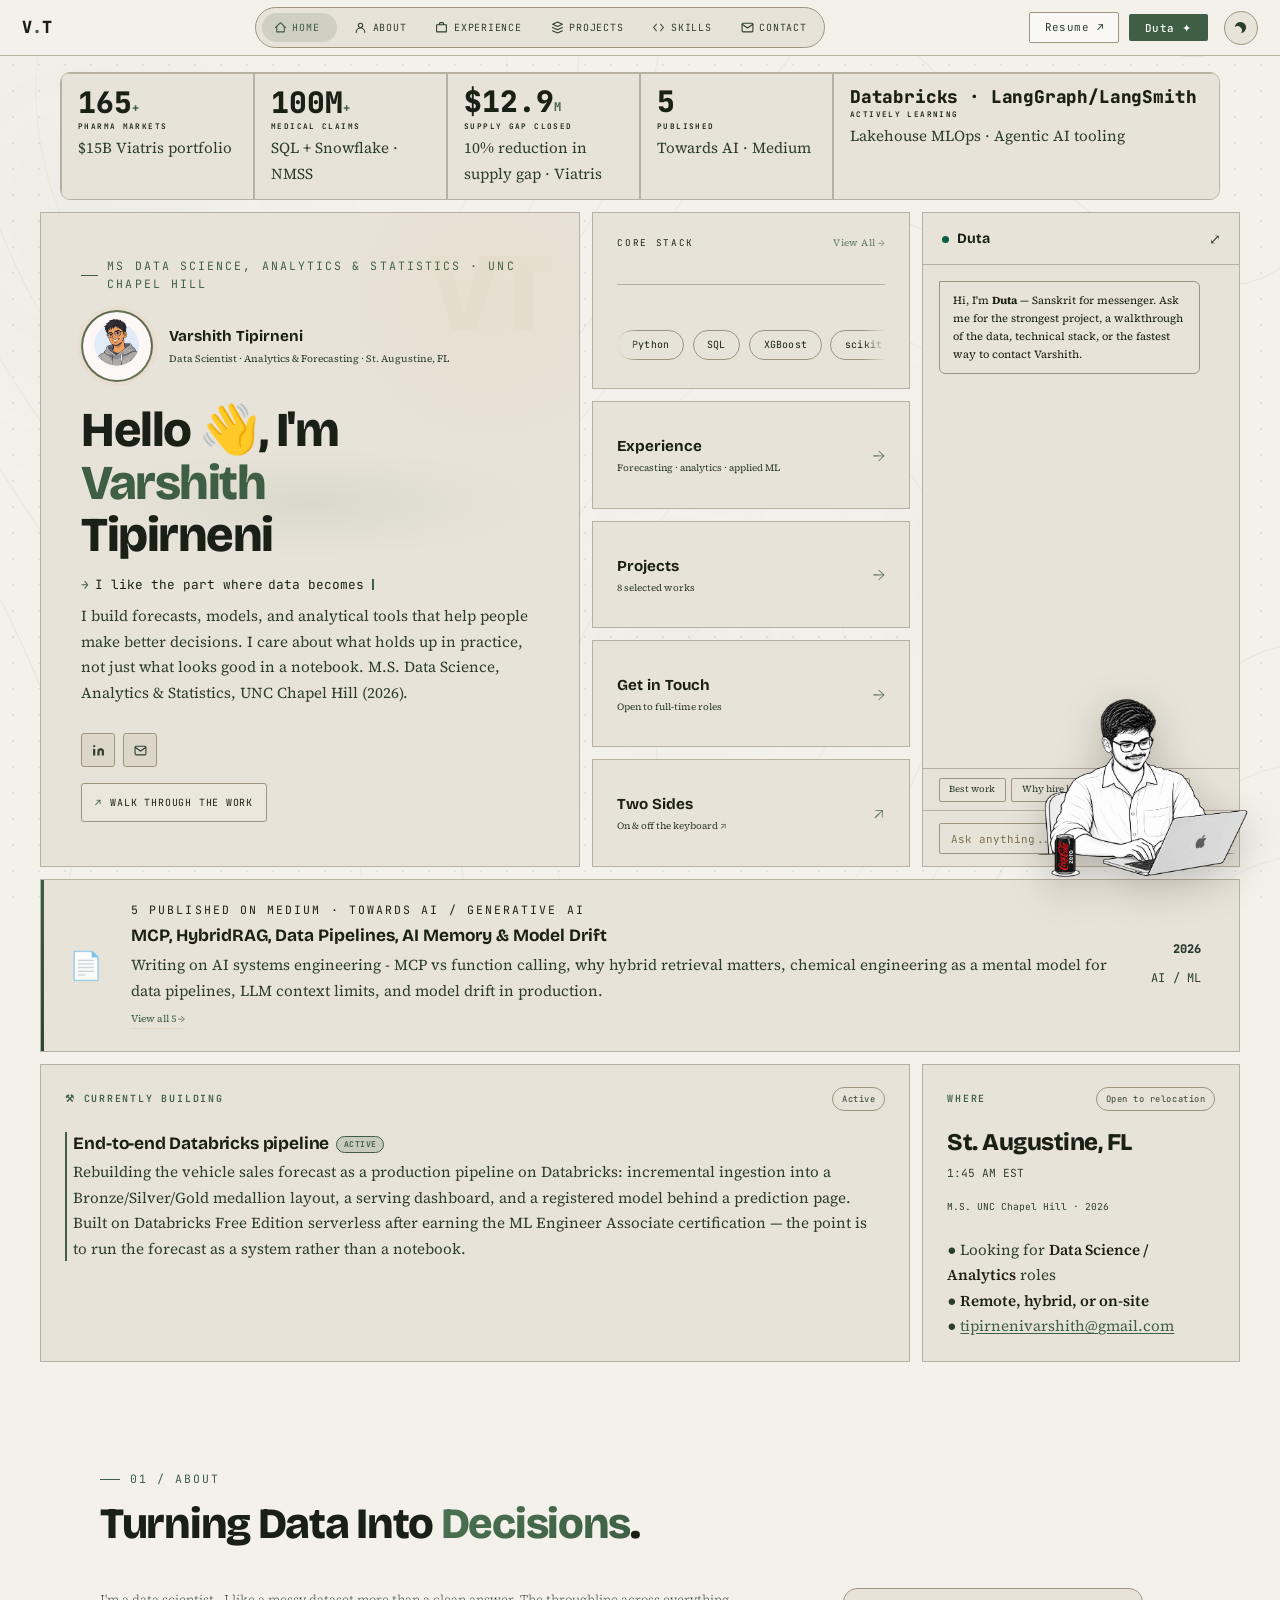
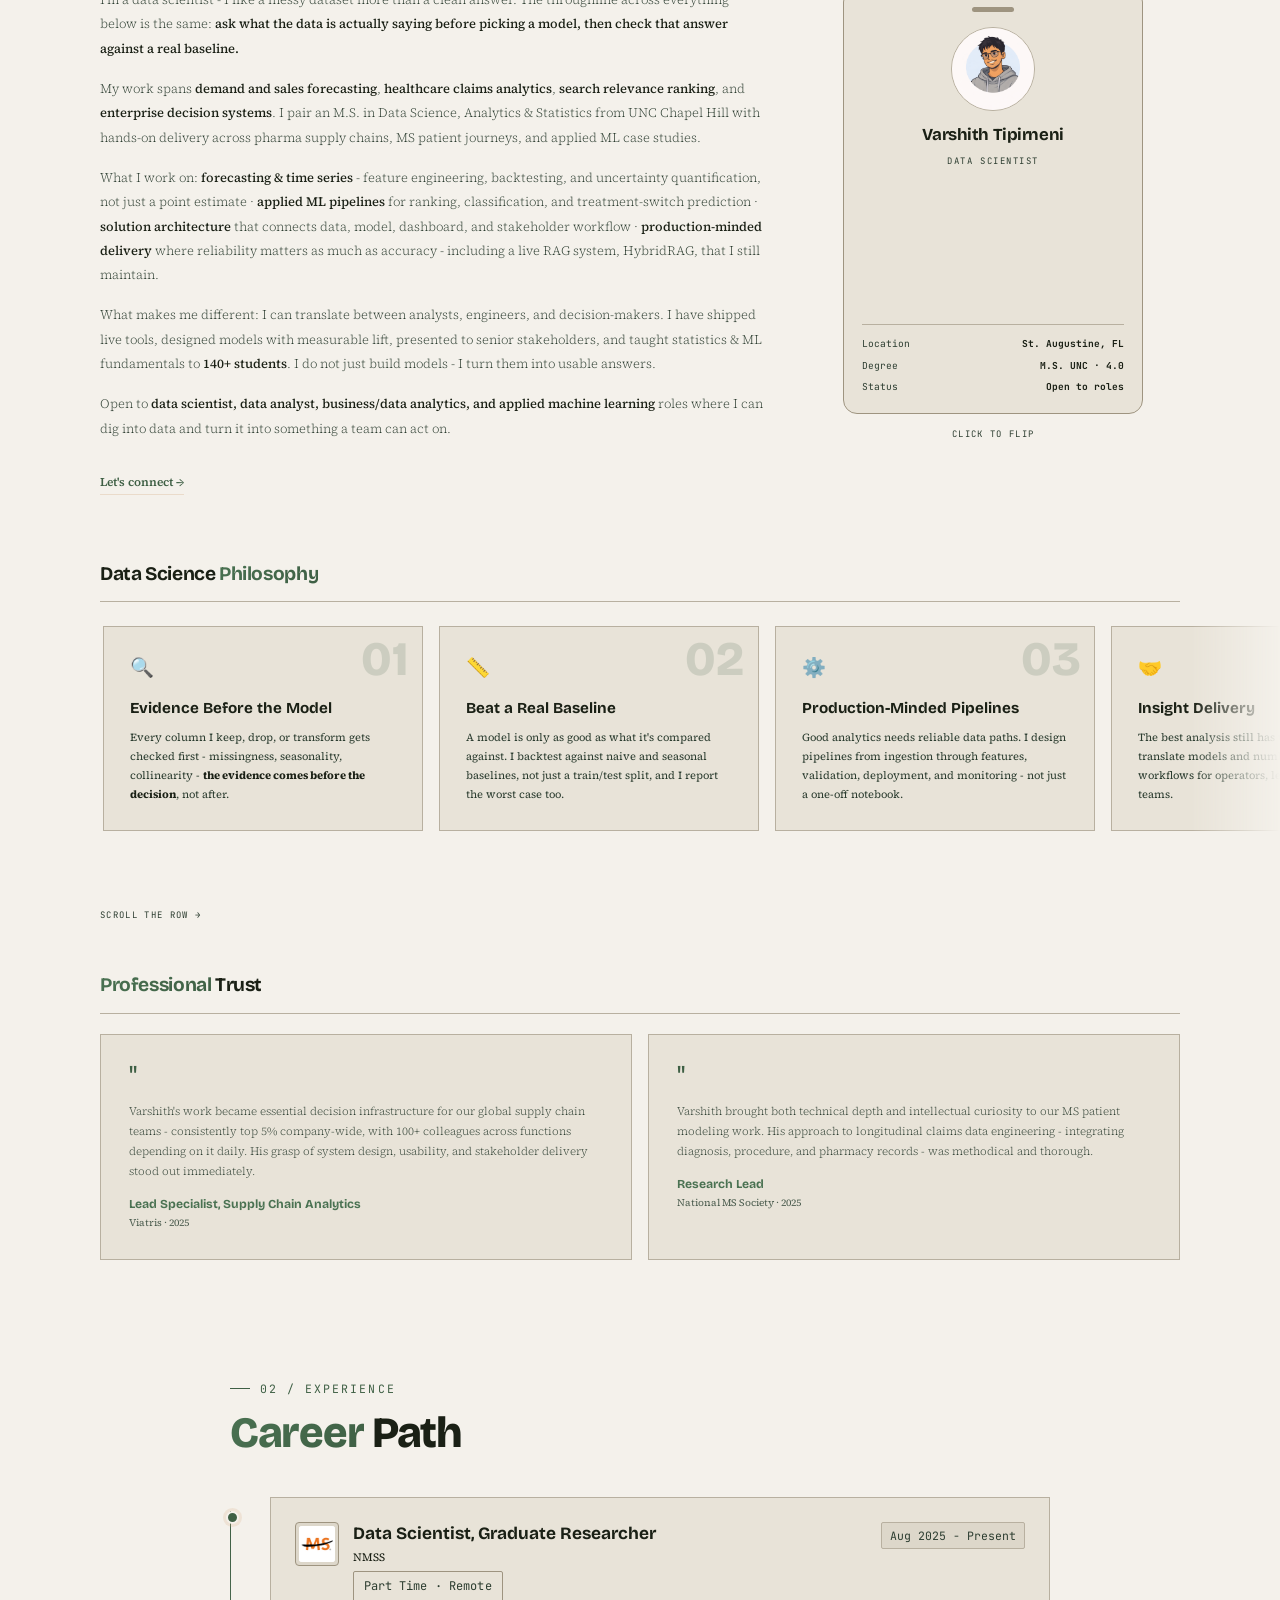
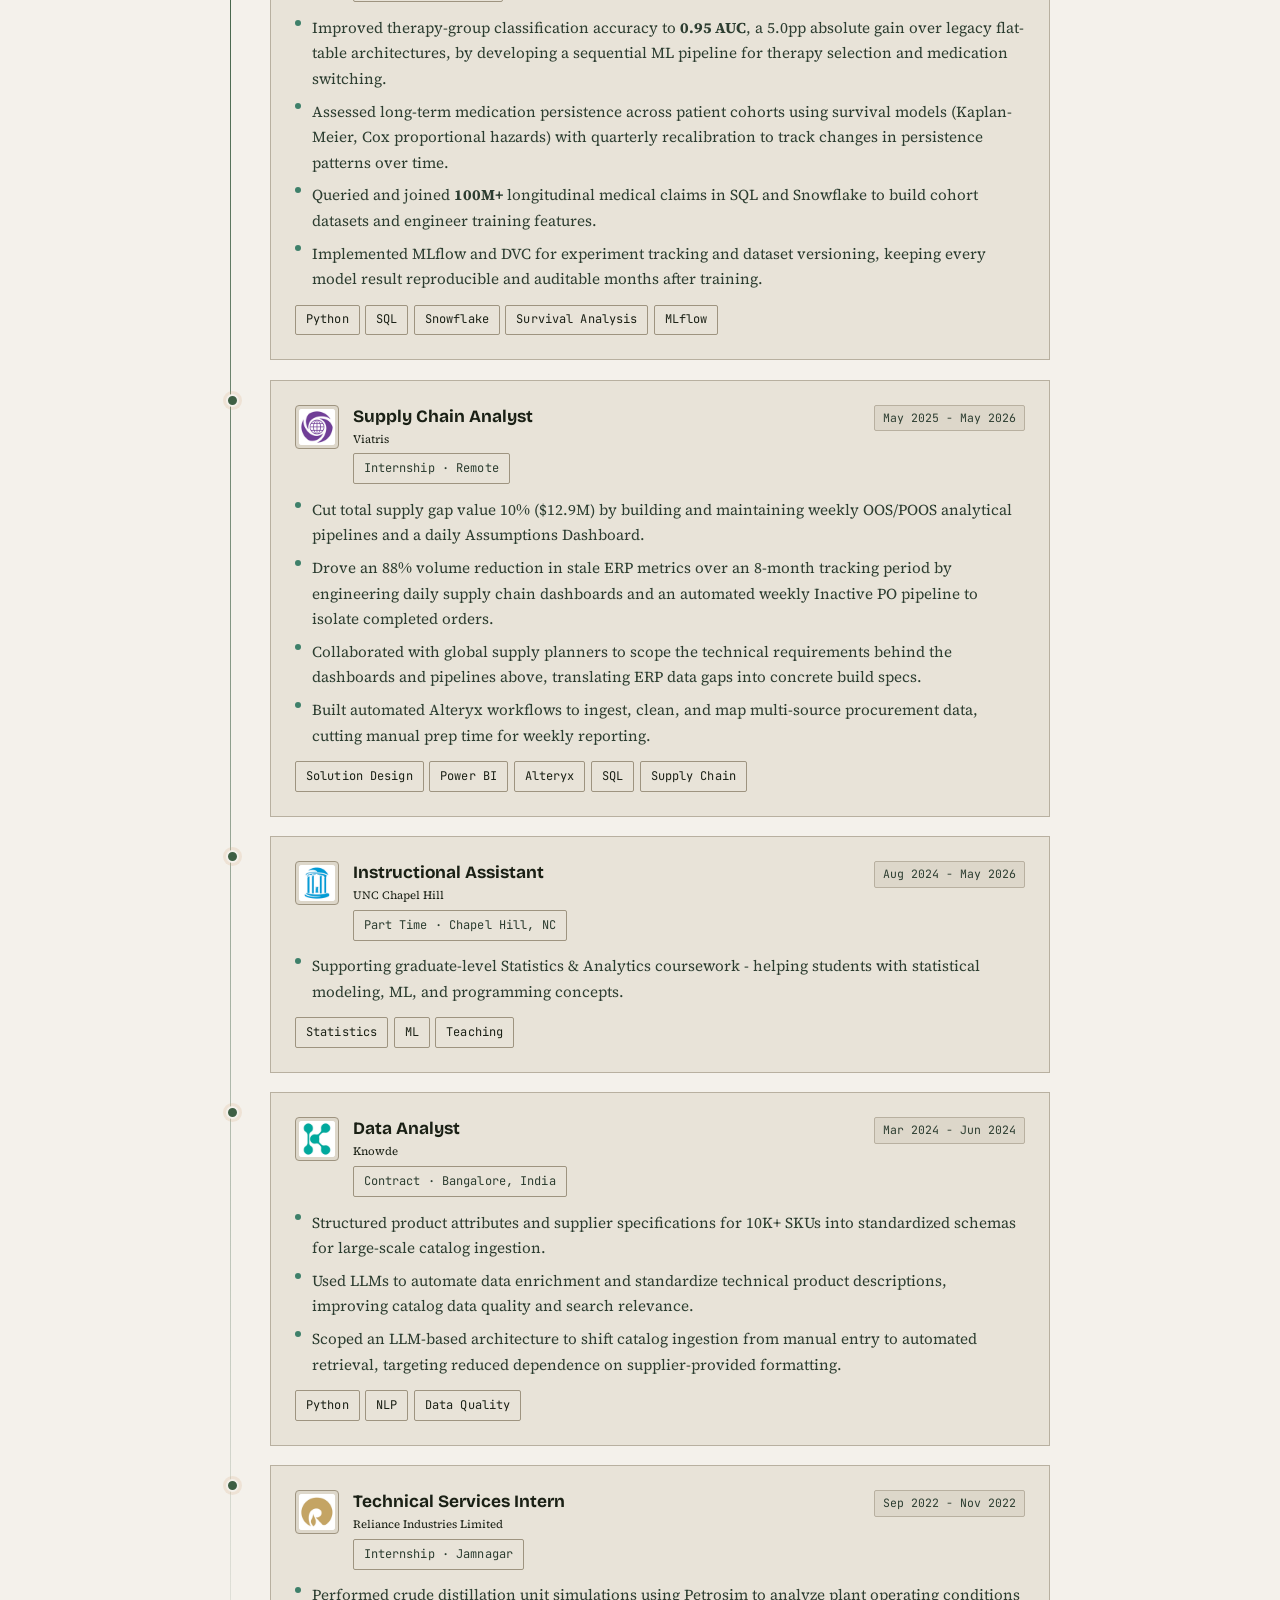
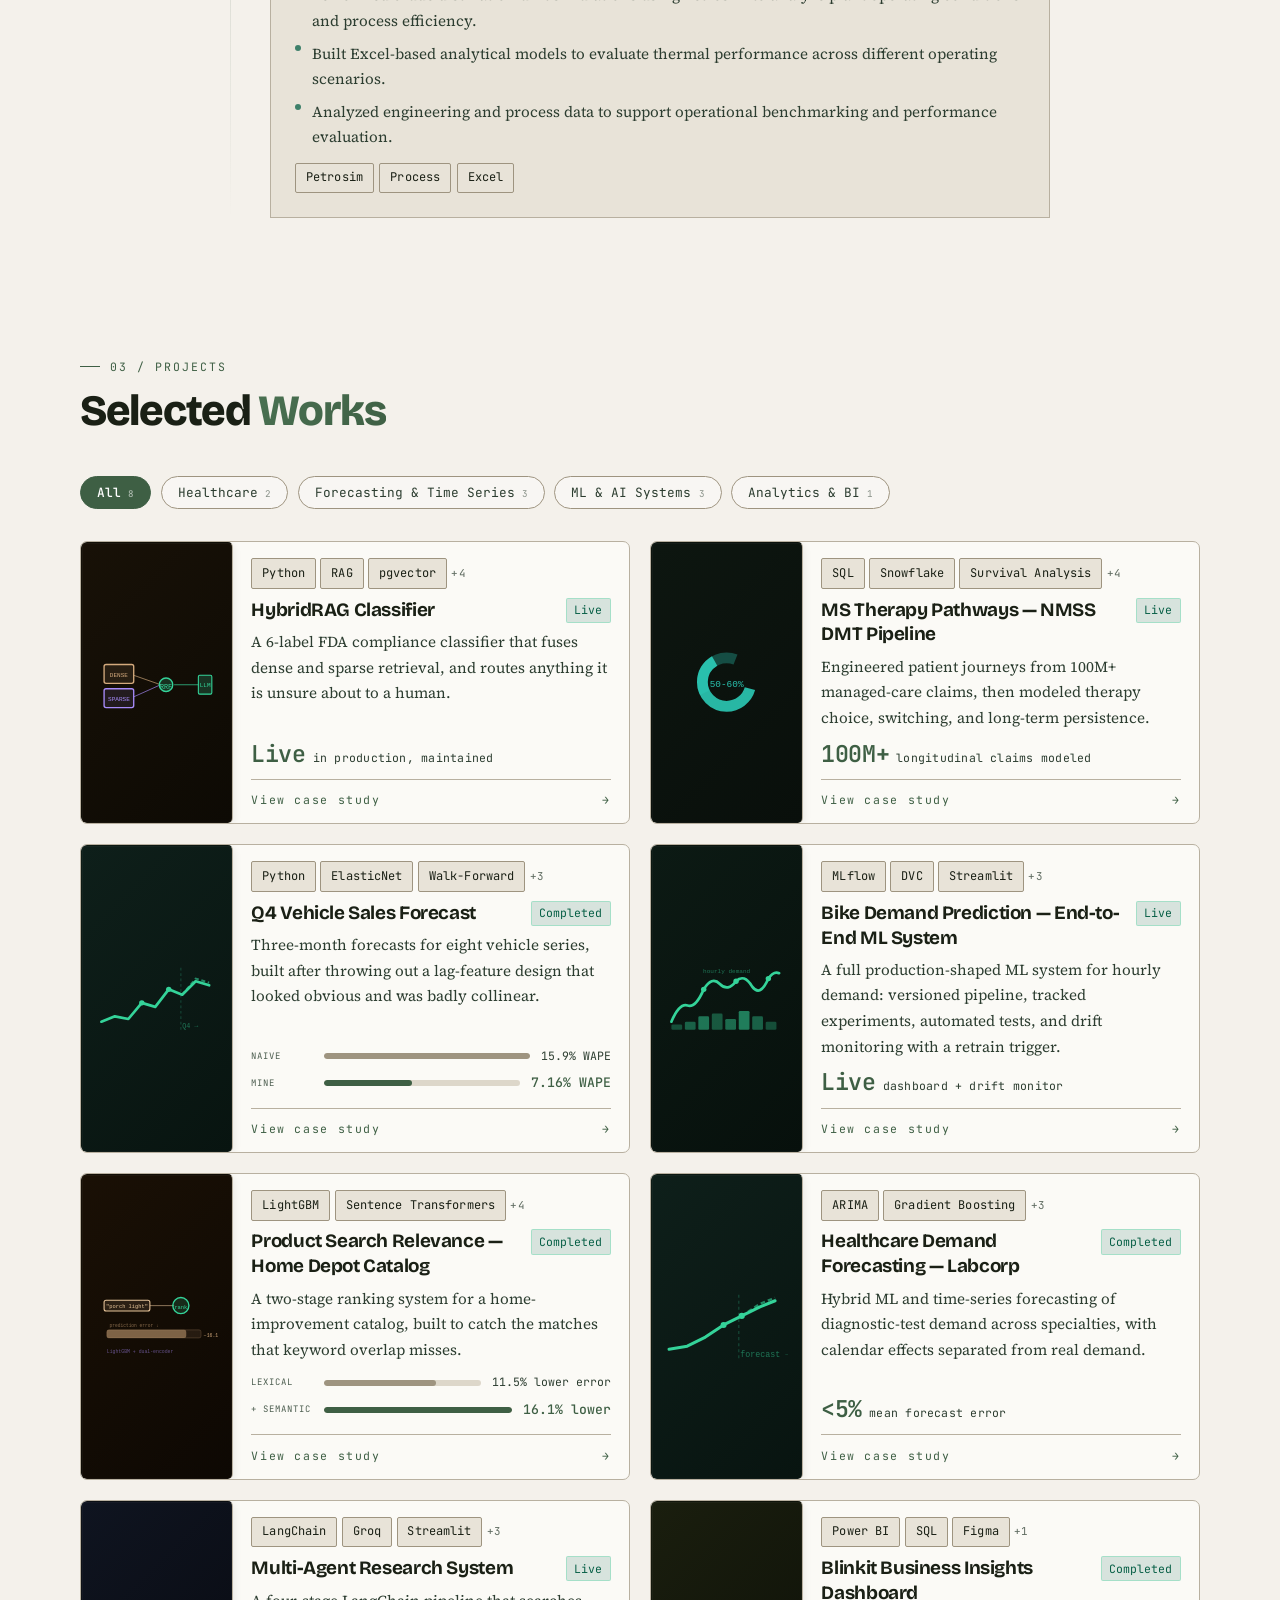
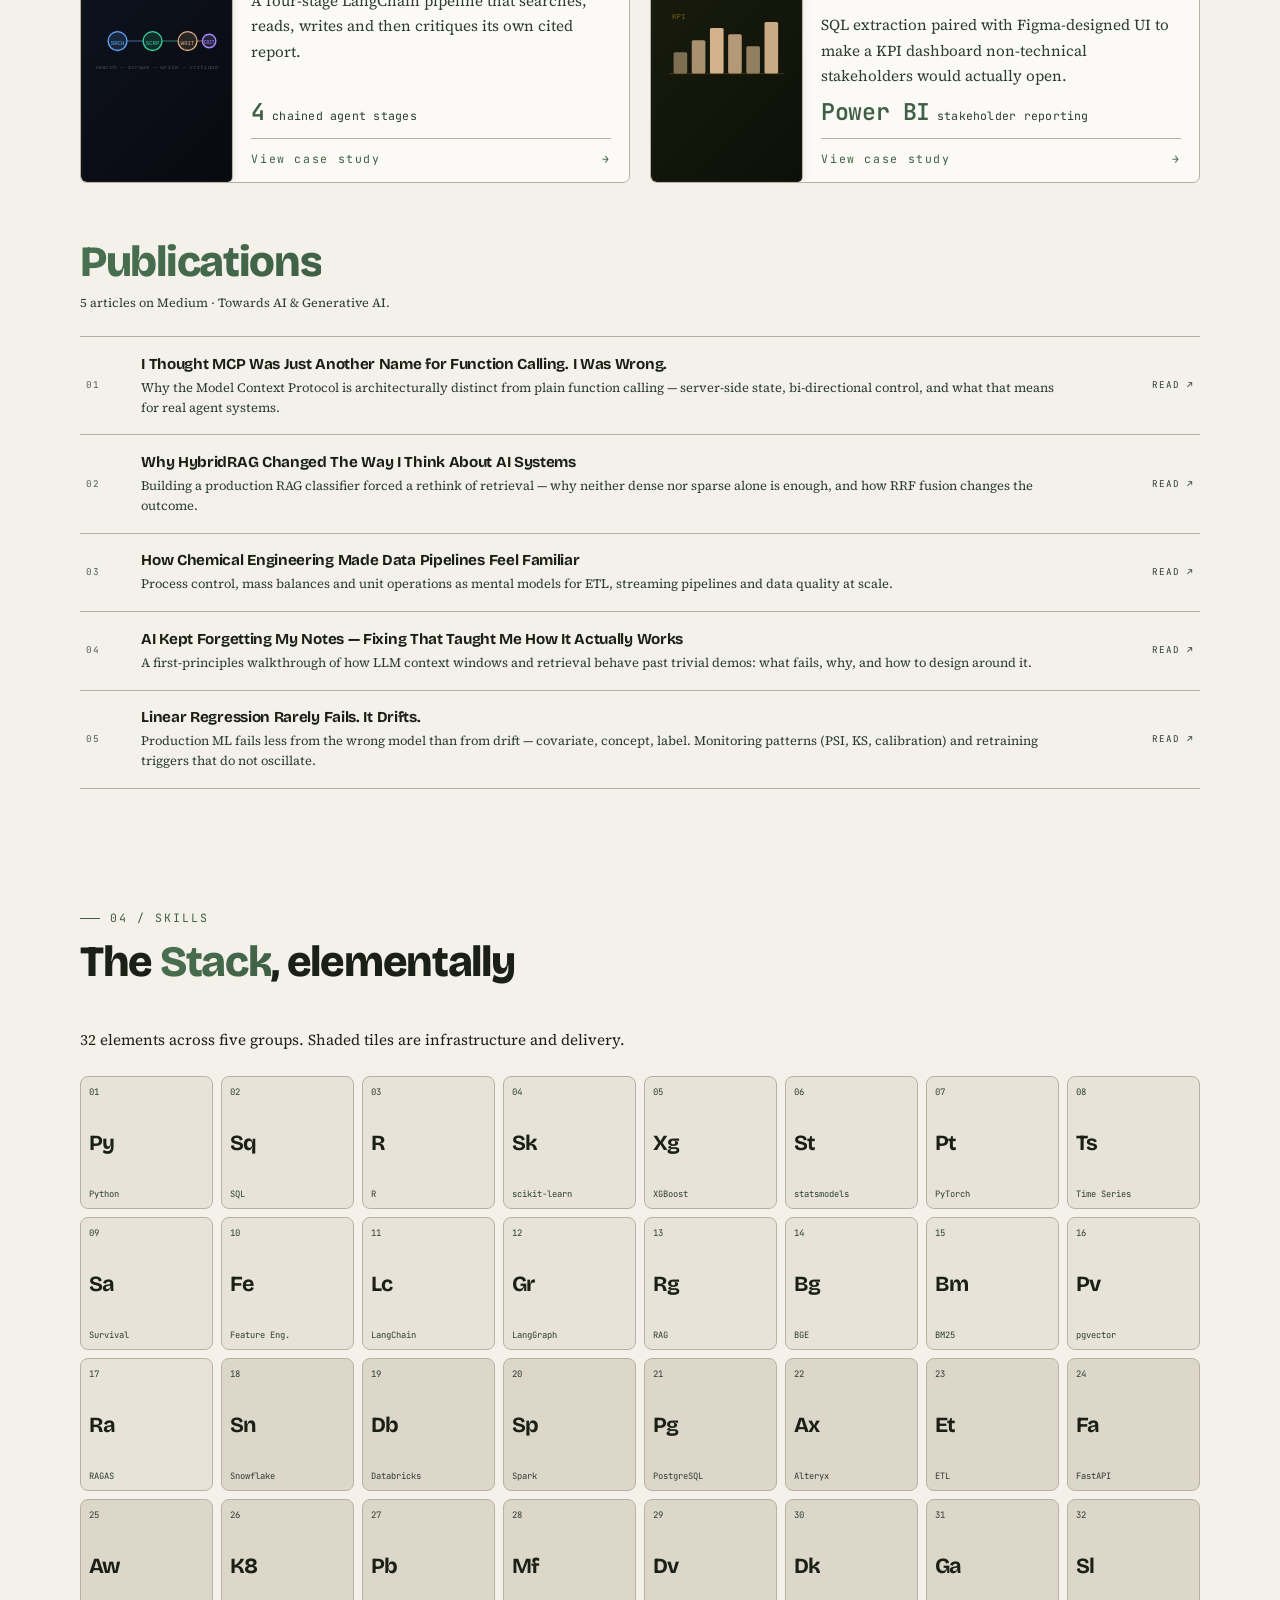
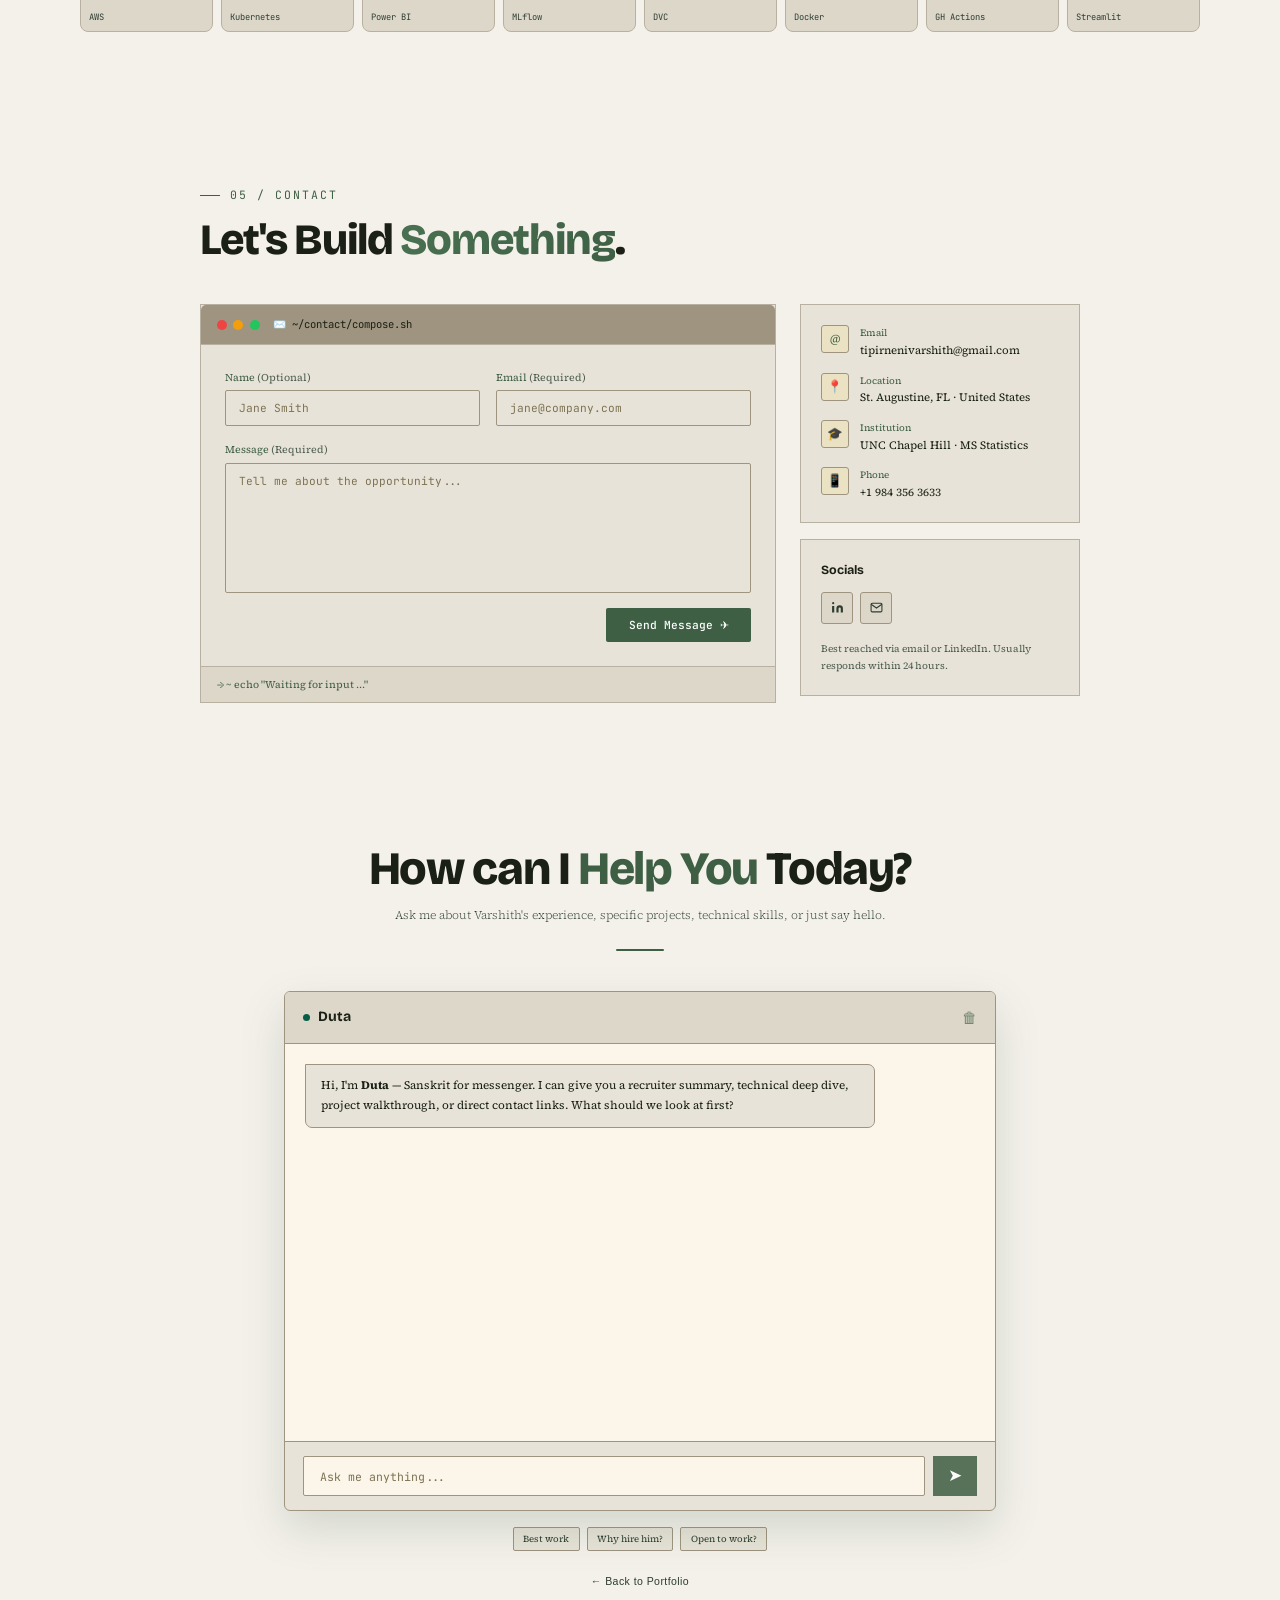
==== commit c2aab0cb: "Refine home layout interactions" ====
--- a/index.html
+++ b/index.html
@@ -1313,6 +1313,28 @@
   .pc-card::before{ transition:none }
   .pc-card .pc-thumb svg{ transition:none }
 }
+
+/* ── chat panel: the log fills the bento cell instead of capping short ── */
+.b-ask-msgs{ max-height:none !important; min-height:150px }
+.b-ask-qchips,.b-ask-input{ flex:0 0 auto }
+
+/* ── philosophy rail runs the full width of the viewport ──────────────── */
+.philo-rail{
+  max-width:none !important;
+  margin-inline:calc(50% - 50vw);
+  /* first card lines up with the content edge, the last runs off-screen */
+  padding-inline:max(1.25rem,calc(50vw - 50% + .2rem)) !important;
+  padding-bottom:1.2rem !important;
+  /* snapping and scroll anchoring both nudged the row off its start position */
+  scroll-snap-type:none !important;
+  overflow-anchor:none;
+  scrollbar-width:none;
+  /* fades the row out at the viewport edge so it reads as continuing */
+  -webkit-mask-image:linear-gradient(90deg,#000 calc(100% - 88px),transparent);
+          mask-image:linear-gradient(90deg,#000 calc(100% - 88px),transparent);
+}
+.philo-rail::-webkit-scrollbar{height:0}
+.philo-rail .pc{scroll-snap-align:none}
 </style>
 </head>
 <body>
@@ -1618,12 +1640,12 @@
     </div>
   </div>
   <div class="sec-h anim d0">Data Science <em>Philosophy</em></div>
-  <div class="philo-grid philo-rail" id="philoRail">
+  <div class="philo-wrap"><div class="philo-grid philo-rail" id="philoRail">
     <div class="pc anim d1"><div class="pc-num">01</div><div class="pc-icon">🔍</div><div class="pc-title">Evidence Before the Model</div><div class="pc-text">Every column I keep, drop, or transform gets checked first - missingness, seasonality, collinearity - <strong>the evidence comes before the decision</strong>, not after.</div></div>
     <div class="pc anim d2"><div class="pc-num">02</div><div class="pc-icon">📏</div><div class="pc-title">Beat a Real Baseline</div><div class="pc-text">A model is only as good as what it's compared against. I backtest against naive and seasonal baselines, not just a train/test split, and I report the worst case too.</div></div>
     <div class="pc anim d3"><div class="pc-num">03</div><div class="pc-icon">⚙️</div><div class="pc-title">Production-Minded Pipelines</div><div class="pc-text">Good analytics needs reliable data paths. I design pipelines from ingestion through features, validation, deployment, and monitoring - not just a one-off notebook.</div></div>
     <div class="pc anim d4"><div class="pc-num">04</div><div class="pc-icon">🤝</div><div class="pc-title">Insight Delivery</div><div class="pc-text">The best analysis still has to land with humans. I translate models and numbers into clear workflows for operators, leaders, and product teams.</div></div>
-  </div>
+  </div></div>
   <div class="philo-note anim d2">Scroll the row &rarr;</div>
   <div class="sec-h anim d0" style="margin-top:3rem"><em>Professional</em> Trust</div>
   <div class="testi-grid">
@@ -2787,6 +2809,12 @@
   /* philosophy rail: wheel scrolls it horizontally, but never steals
      the page scroll at either end */
   const rail=document.getElementById('philoRail');
+  // the row must start at its first card; layout shifts were leaving it mid-scroll
+  if(rail){
+    const home=()=>{ rail.scrollLeft=0; };
+    home(); window.addEventListener('load',home);
+    window.addEventListener('resize',home,{passive:true});
+  }
   if(rail) rail.addEventListener('wheel',e=>{
     if(Math.abs(e.deltaY)<=Math.abs(e.deltaX))return;
     const max=rail.scrollWidth-rail.clientWidth;
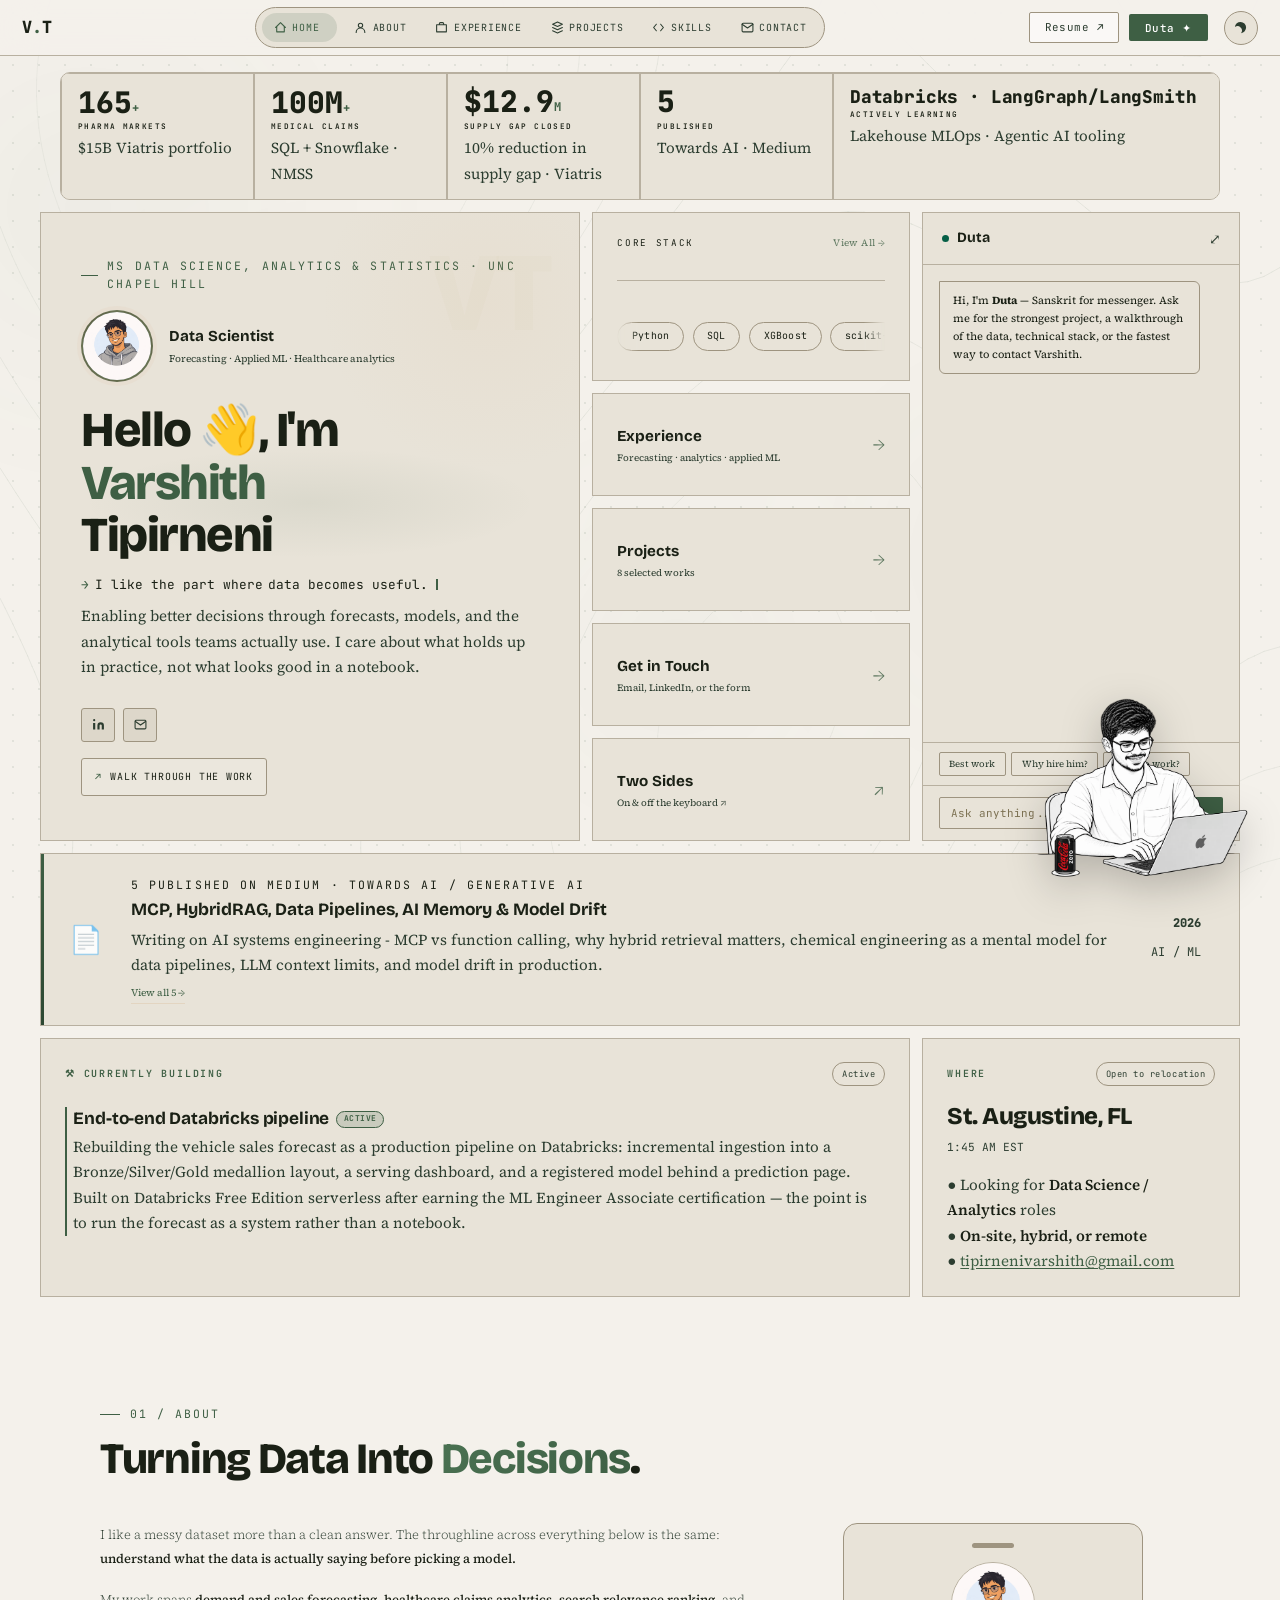
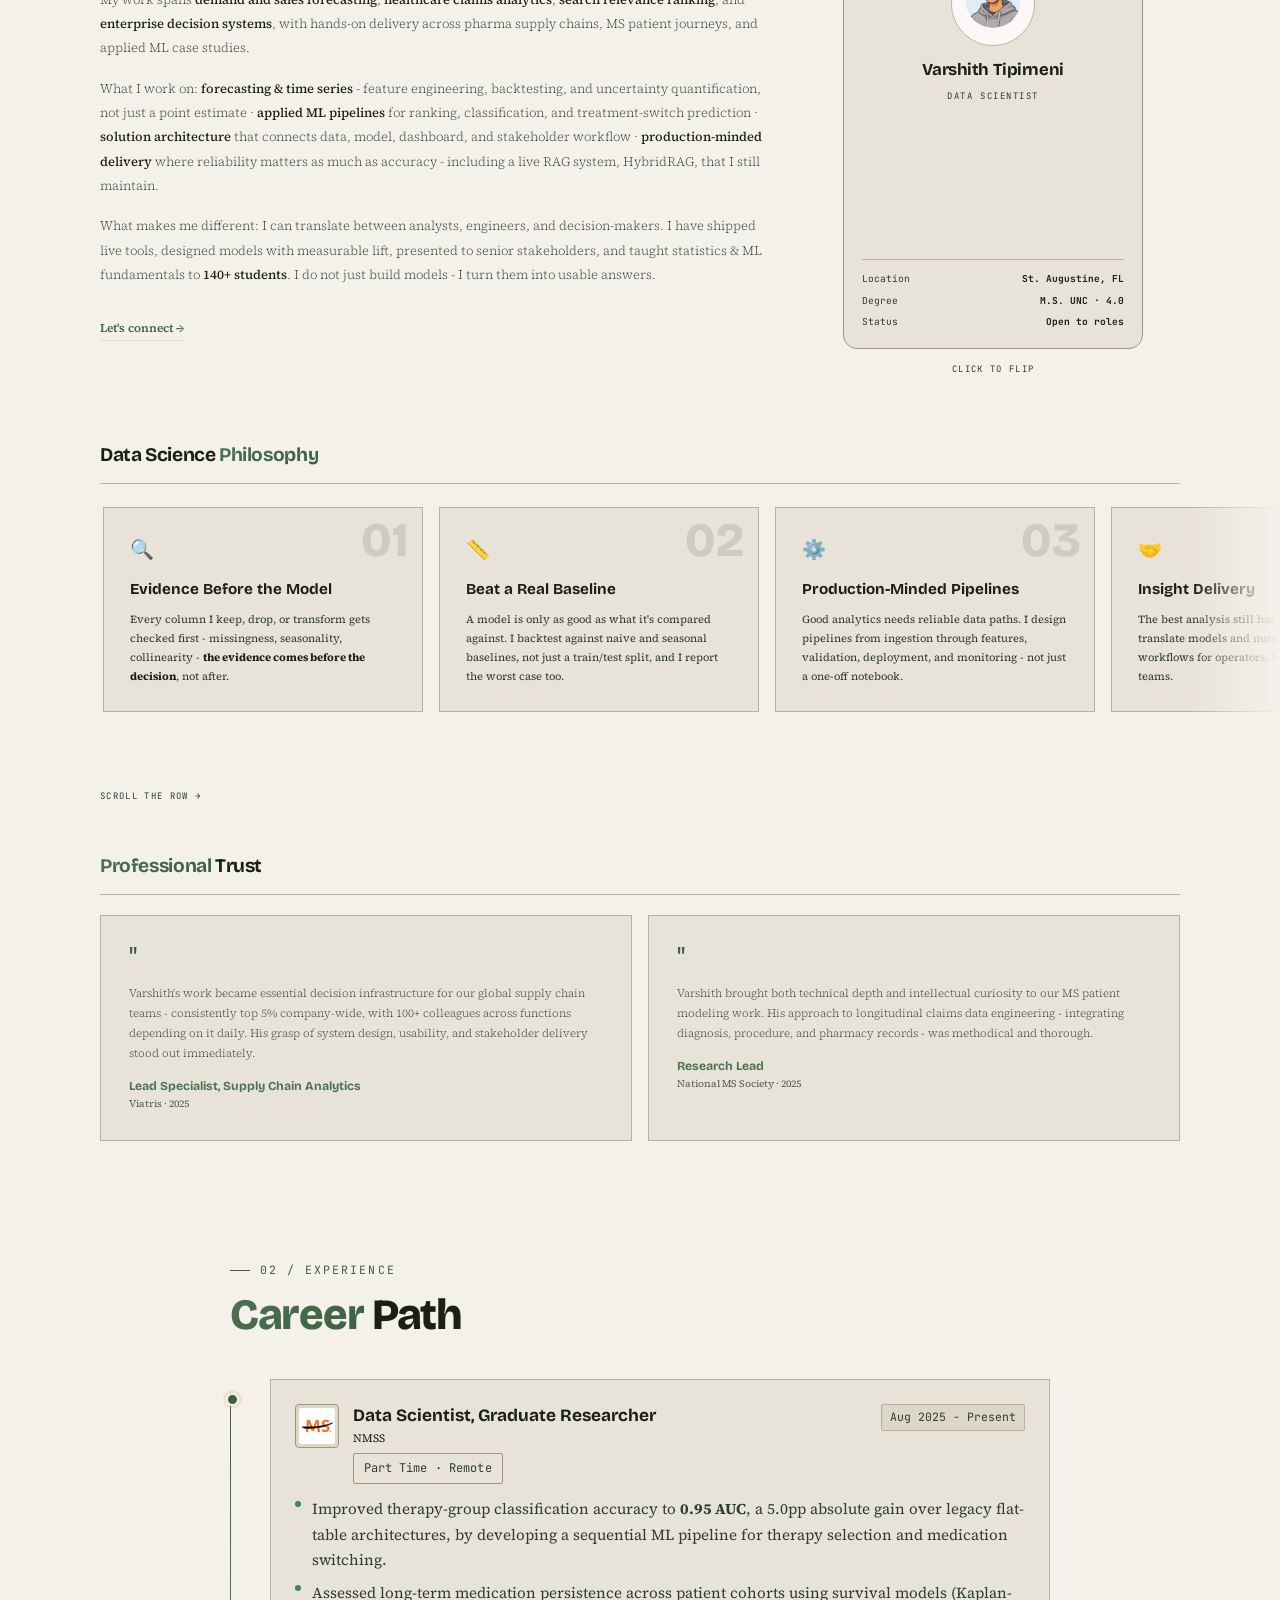
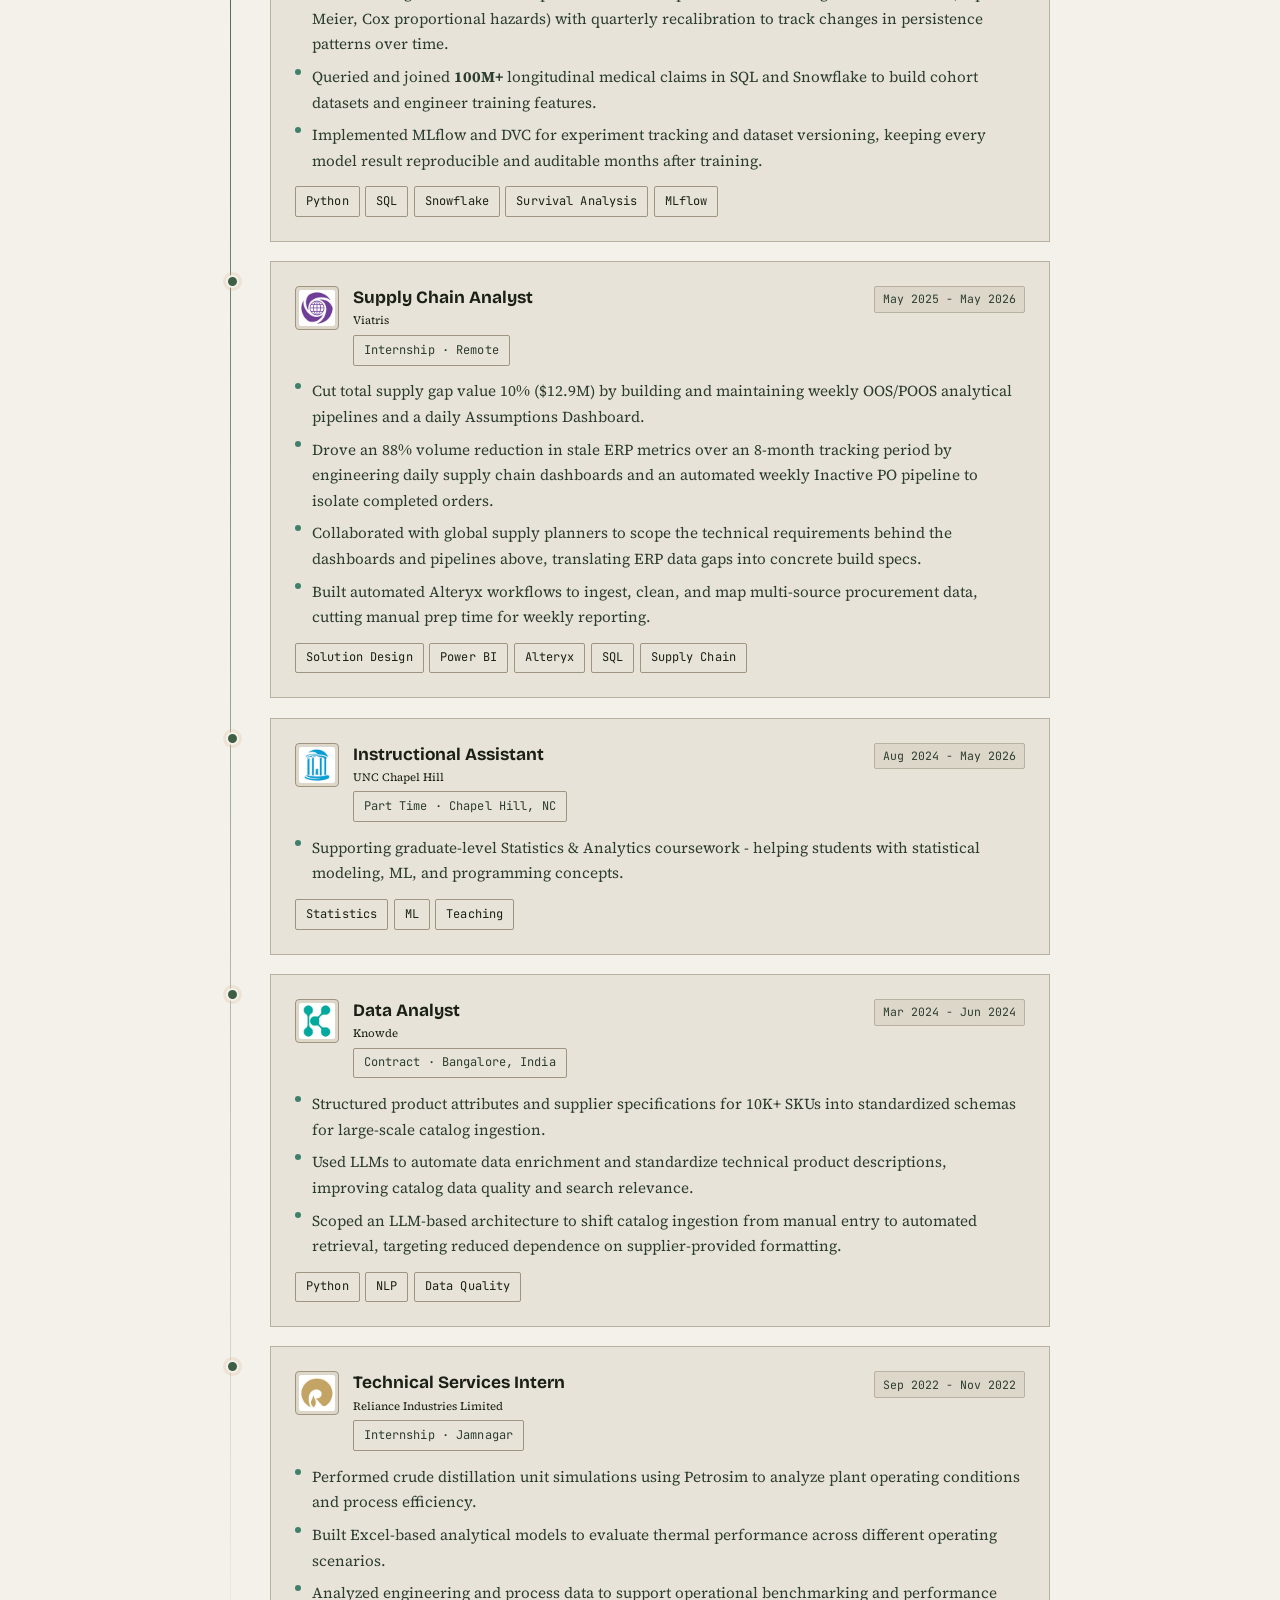
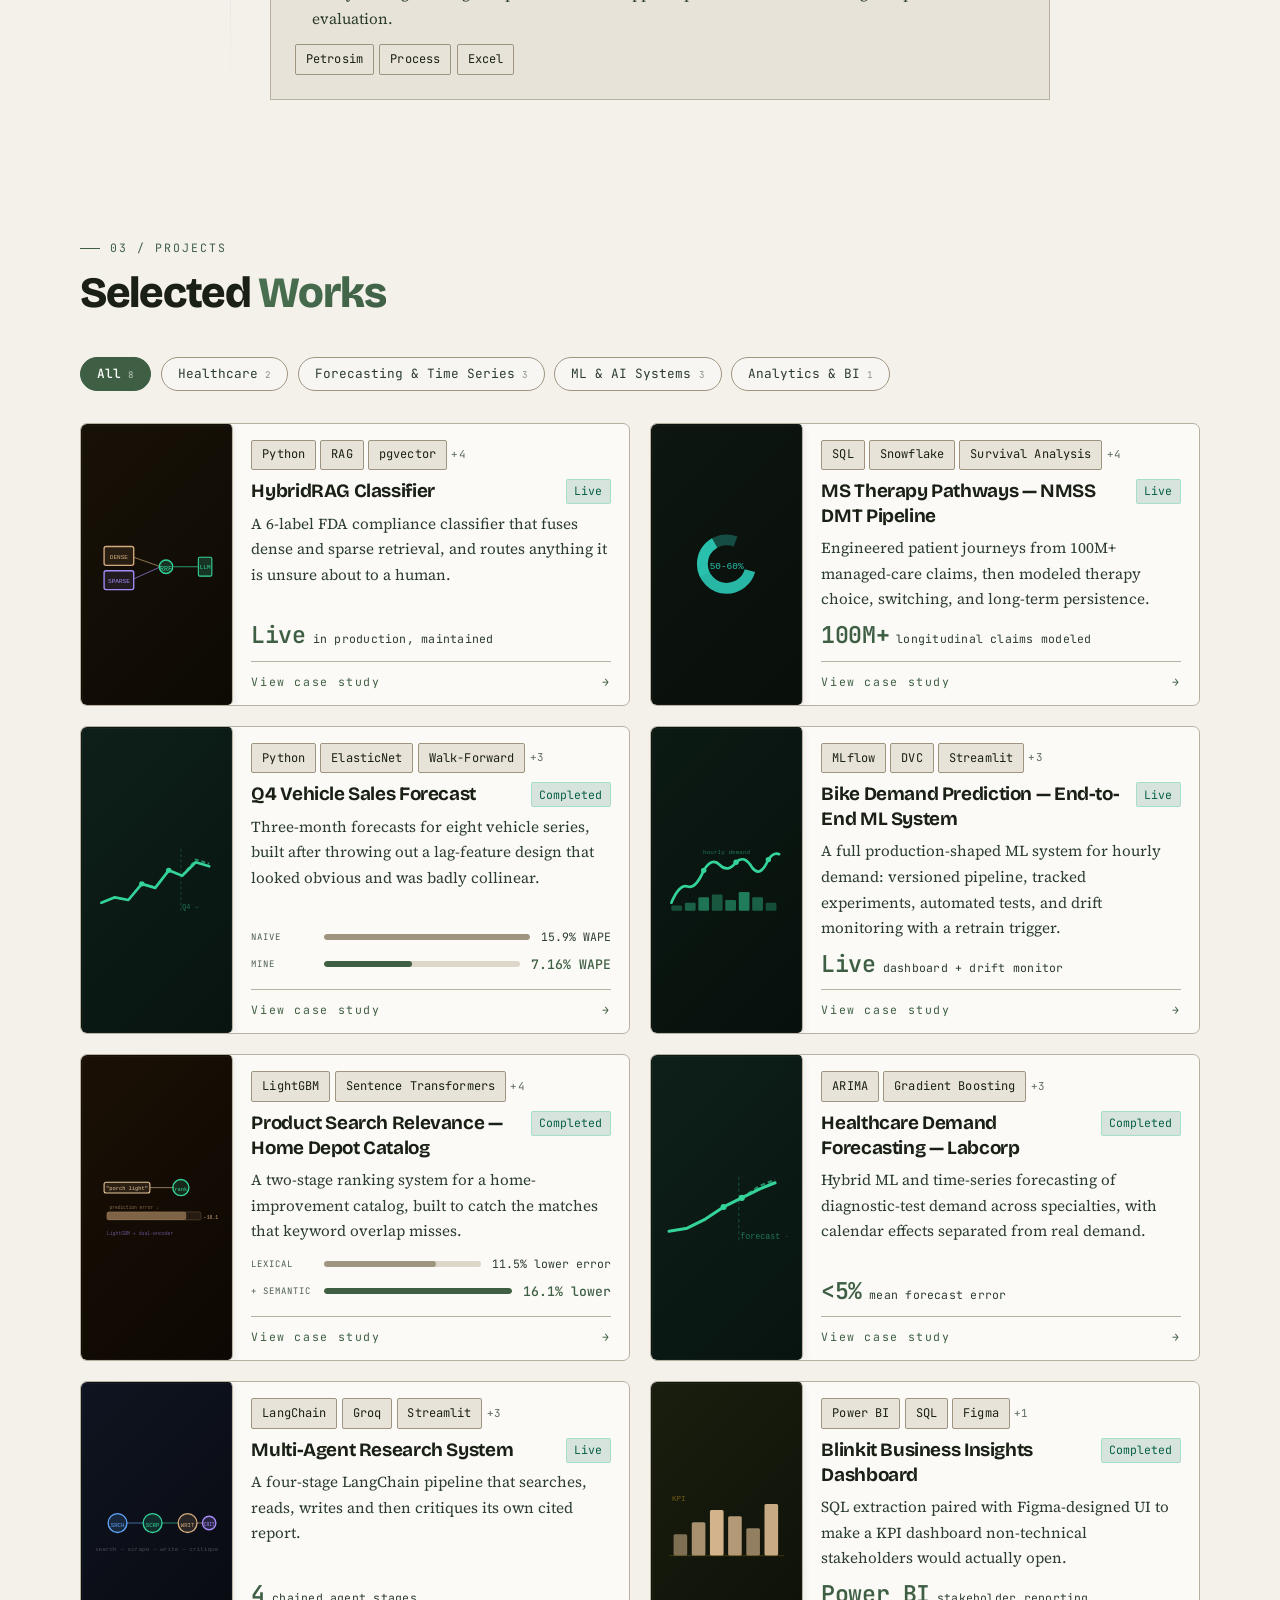
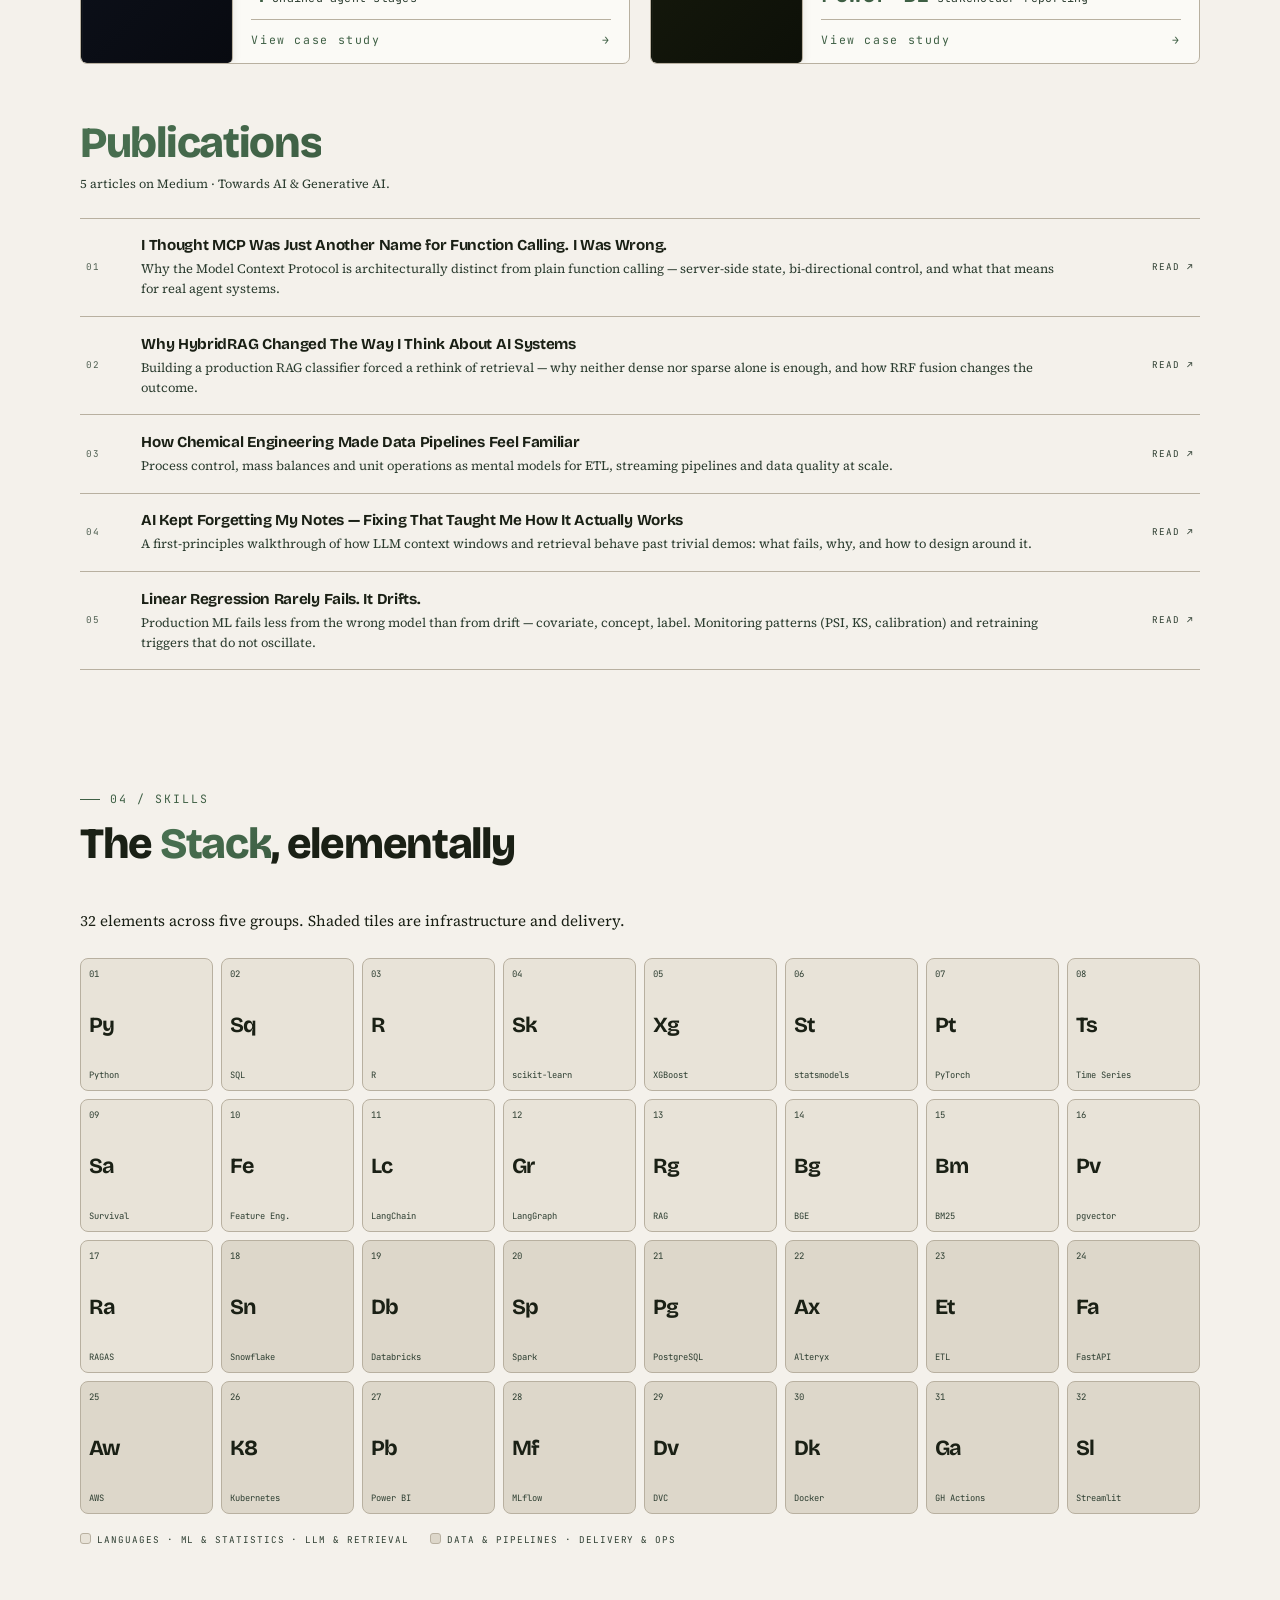
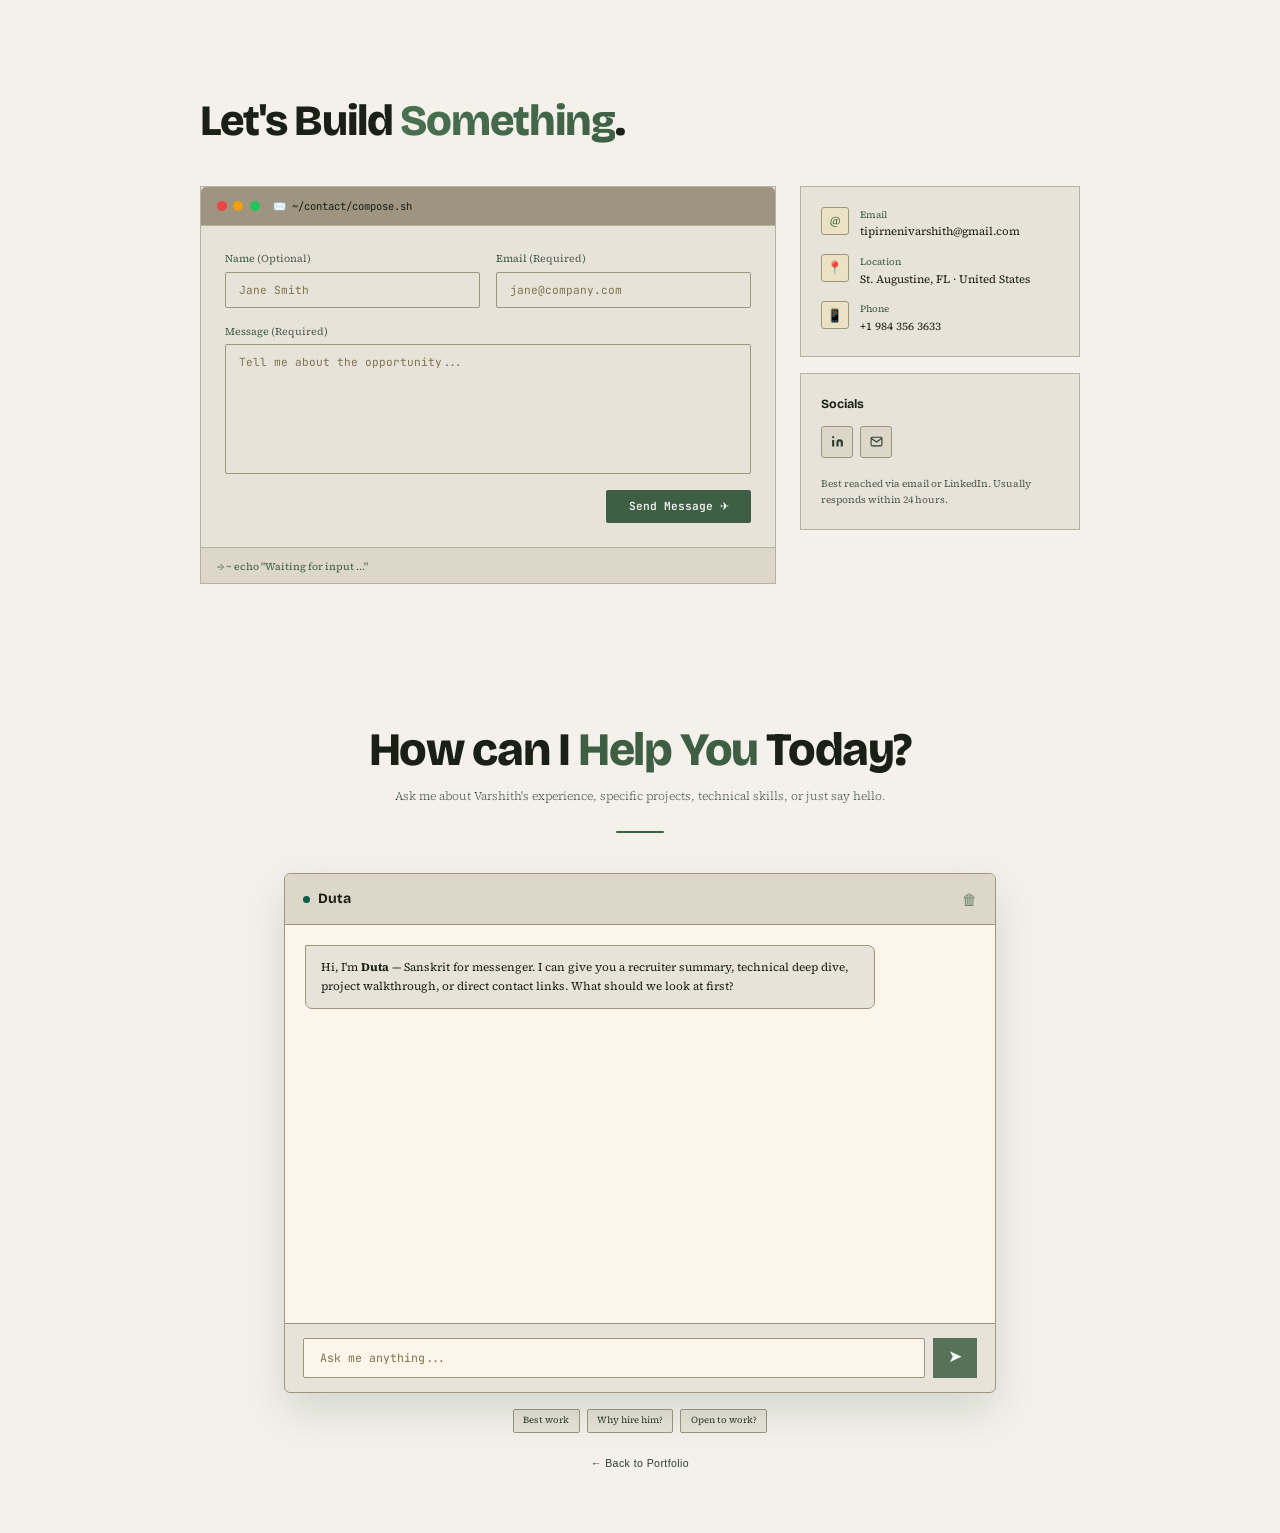
==== commit 319dfafe: "Update portfolio content and chatbot context" ====
--- a/index.html
+++ b/index.html
@@ -1456,11 +1456,11 @@
   <div class="b-hero anim d0">
     <div class="eyebrow">MS Data Science, Analytics &amp; Statistics · UNC Chapel Hill</div>
     <div class="avatar-wrap">
-      <img src="avatar_dark.png" class="avatar-ring" style="width:72px;height:72px;border-radius:50%;object-fit:cover;object-position:center top;border:2px solid rgba(212,170,125,0.3);box-shadow:0 0 0 4px rgba(212,170,125,0.08);flex-shrink:0;" alt="Varshith">      <div><div class="av-name">Varshith Tipirneni</div><div class="av-sub">Data Scientist · Analytics &amp; Forecasting · St. Augustine, FL</div></div>
+      <img src="avatar_dark.png" class="avatar-ring" style="width:72px;height:72px;border-radius:50%;object-fit:cover;object-position:center top;border:2px solid rgba(212,170,125,0.3);box-shadow:0 0 0 4px rgba(212,170,125,0.08);flex-shrink:0;" alt="Varshith">      <div><div class="av-name">Data Scientist</div><div class="av-sub">Forecasting · Applied ML · Healthcare analytics</div></div>
     </div>
     <div class="hero-name">Hello 👋, I'm<br><span class="hi">Varshith</span><br>Tipirneni</div>
     <div class="typed-line"><span class="arrow">→</span><span>I like the part where </span><span id="typed"></span><span class="cursor"></span></div>
-    <div class="hero-bio">I build forecasts, models, and analytical tools that help people make better decisions. I care about what holds up in practice, not just what looks good in a notebook. M.S. Data Science, Analytics &amp; Statistics, UNC Chapel Hill (2026).</div>
+    <div class="hero-bio">Enabling better decisions through forecasts, models, and the analytical tools teams actually use. I care about what holds up in practice, not what looks good in a notebook.</div>
     <div class="hero-socials">
       <a href="https://www.linkedin.com/in/varshith-t//" class="soc" target="_blank" rel="noopener">
         <svg viewBox="0 0 24 24" fill="currentColor"><path d="M16 8a6 6 0 016 6v7h-4v-7a2 2 0 00-4 0v7h-4v-7a6 6 0 016-6zM2 9h4v12H2z"/><circle cx="4" cy="4" r="2"/></svg>
@@ -1469,7 +1469,7 @@
         <svg viewBox="0 0 24 24" fill="none" stroke="currentColor" stroke-width="2"><path d="M4 4h16c1.1 0 2 .9 2 2v12c0 1.1-.9 2-2 2H4c-1.1 0-2-.9-2-2V6c0-1.1.9-2 2-2z"/><polyline points="22,6 12,13 2,6"/></svg>
       </a>
     </div>
-    <a class="walk-link" href="./forest/"><span>↗</span> Walk through the work</a>
+    <a class="walk-link" href="#projects" onclick="go('projects');return false"><span>↗</span> Walk through the work</a>
   </div>
 
   <!-- Ask mini -->
@@ -1546,7 +1546,7 @@
   <div class="home-nav-cards anim d4">
     <a class="b-nav" onclick="go('experience');return false" href="#"><div><div class="b-nav-lbl">Experience</div><div class="b-nav-sub">Forecasting · analytics · applied ML</div></div><div class="b-nav-arr">→</div></a>
     <a class="b-nav" onclick="go('projects');return false" href="#"><div><div class="b-nav-lbl">Projects</div><div class="b-nav-sub">8 selected works</div></div><div class="b-nav-arr">→</div></a>
-    <a class="b-nav" onclick="go('contact');return false" href="#"><div><div class="b-nav-lbl">Get in Touch</div><div class="b-nav-sub">Open to full-time roles</div></div><div class="b-nav-arr">→</div></a>
+    <a class="b-nav" onclick="go('contact');return false" href="#"><div><div class="b-nav-lbl">Get in Touch</div><div class="b-nav-sub">Email, LinkedIn, or the form</div></div><div class="b-nav-arr">→</div></a>
     <a class="b-nav b-nav-sides" href="two-sides.html" target="_blank" rel="noopener"><div><div class="b-nav-lbl">Two Sides</div><div class="b-nav-sub">On &amp; off the keyboard ↗</div></div><div class="b-nav-arr" style="color:var(--amber)">↗</div></a>
   </div>
 
@@ -1586,10 +1586,9 @@
     </div>
     <div class="where-city">St. Augustine, FL</div>
     <div class="where-time" id="whereTime">- EST</div>
-    <div class="where-meta"><span>M.S. UNC Chapel Hill · 2026</span></div>
     <div class="where-bullets">
       <div>● Looking for <b>Data Science / Analytics</b> roles</div>
-      <div>● <b>Remote, hybrid, or on-site</b></div>
+      <div>● <b>On-site, hybrid, or remote</b></div>
       <div>● <a href="mailto:tipirnenivarshith@gmail.com" style="color:var(--amber)">tipirnenivarshith@gmail.com</a></div>
     </div>
   </div>
@@ -1605,11 +1604,10 @@
   <div class="pg-h anim d1">Turning Data Into <em>Decisions</em>.</div>
   <div class="about-top">
     <div class="about-bio anim d2">
-      <p>I'm a data scientist - I like a messy dataset more than a clean answer. The throughline across everything below is the same: <strong>ask what the data is actually saying before picking a model, then check that answer against a real baseline.</strong></p>
-      <p>My work spans <strong>demand and sales forecasting</strong>, <strong>healthcare claims analytics</strong>, <strong>search relevance ranking</strong>, and <strong>enterprise decision systems</strong>. I pair an M.S. in Data Science, Analytics &amp; Statistics from UNC Chapel Hill with hands-on delivery across pharma supply chains, MS patient journeys, and applied ML case studies.</p>
+      <p>I like a messy dataset more than a clean answer. The throughline across everything below is the same: <strong>understand what the data is actually saying before picking a model.</strong></p>
+      <p>My work spans <strong>demand and sales forecasting</strong>, <strong>healthcare claims analytics</strong>, <strong>search relevance ranking</strong>, and <strong>enterprise decision systems</strong>, with hands-on delivery across pharma supply chains, MS patient journeys, and applied ML case studies.</p>
       <p>What I work on: <strong>forecasting &amp; time series</strong> - feature engineering, backtesting, and uncertainty quantification, not just a point estimate · <strong>applied ML pipelines</strong> for ranking, classification, and treatment-switch prediction · <strong>solution architecture</strong> that connects data, model, dashboard, and stakeholder workflow · <strong>production-minded delivery</strong> where reliability matters as much as accuracy - including a live RAG system, HybridRAG, that I still maintain.</p>
       <p>What makes me different: I can translate between analysts, engineers, and decision-makers. I have shipped live tools, designed models with measurable lift, presented to senior stakeholders, and taught statistics &amp; ML fundamentals to <strong>140+ students</strong>. I do not just build models - I turn them into usable answers.</p>
-      <p>Open to <strong>data scientist, data analyst, business/data analytics, and applied machine learning</strong> roles where I can dig into data and turn it into something a team can act on.</p>
       <a href="#" onclick="go('contact');return false" class="cta-link">Let's connect →</a>
     </div>
     <div class="about-id anim d3">
@@ -1724,7 +1722,6 @@
       <div class="c-icard">
         <div class="ci"><div class="ci-ic">@</div><div><div class="ci-lbl">Email</div><div class="ci-val"><a href="mailto:tipirnenivarshith@gmail.com">tipirnenivarshith@gmail.com</a></div></div></div>
         <div class="ci"><div class="ci-ic">📍</div><div><div class="ci-lbl">Location</div><div class="ci-val">St. Augustine, FL · United States</div></div></div>
-        <div class="ci"><div class="ci-ic">🎓</div><div><div class="ci-lbl">Institution</div><div class="ci-val">UNC Chapel Hill · MS Statistics</div></div></div>
         <div class="ci"><div class="ci-ic">📱</div><div><div class="ci-lbl">Phone</div><div class="ci-val"><a href="tel:+19843563633">+1 984 356 3633</a></div></div></div>
       </div>
       <div class="c-icard">
@@ -1978,7 +1975,7 @@
   { intent:'personal', keys:['hobby','interest','outside','fun','personal','gym','run','manchester','united','anime','cook','music','football','two sides'],
     a:"Off the keyboard, he is a gym/running/football person, usually with music on. Manchester United fan, Ronaldo 7 loyalist, learning to cook, and into anime. The <a href='two-sides.html' target='_blank' rel='noopener'>Two Sides</a> page has the more human version." },
   { intent:'location', keys:['where','location','city','chapel hill','nc','north carolina','bangalore','remote','relocate','onsite','hybrid'],
-    a:"He is based in <b>St. Augustine, FL</b>.<br><br>For work, he is open to remote, hybrid, and relocation. East Coast is convenient, but the right data role matters more than the zip code." },
+    a:"He is based in <b>St. Augustine, FL</b>.<br><br>For work, he is open to on-site, hybrid, remote, and relocation. East Coast is convenient, but the right data role matters more than the zip code." },
   { intent:'weakness', keys:['weakness','gap','improve','learning','not good','limitation','growth'],
     a:"Honest growth areas:<br><br>• Still building deeper MLOps muscle: Airflow, dbt, production monitoring<br>• Has used Spark and Databricks for large-scale claims work, but wants deeper hands-on time with distributed systems at bigger scale<br><br>The good sign: he is already building toward those gaps instead of pretending they do not exist." }
 ];
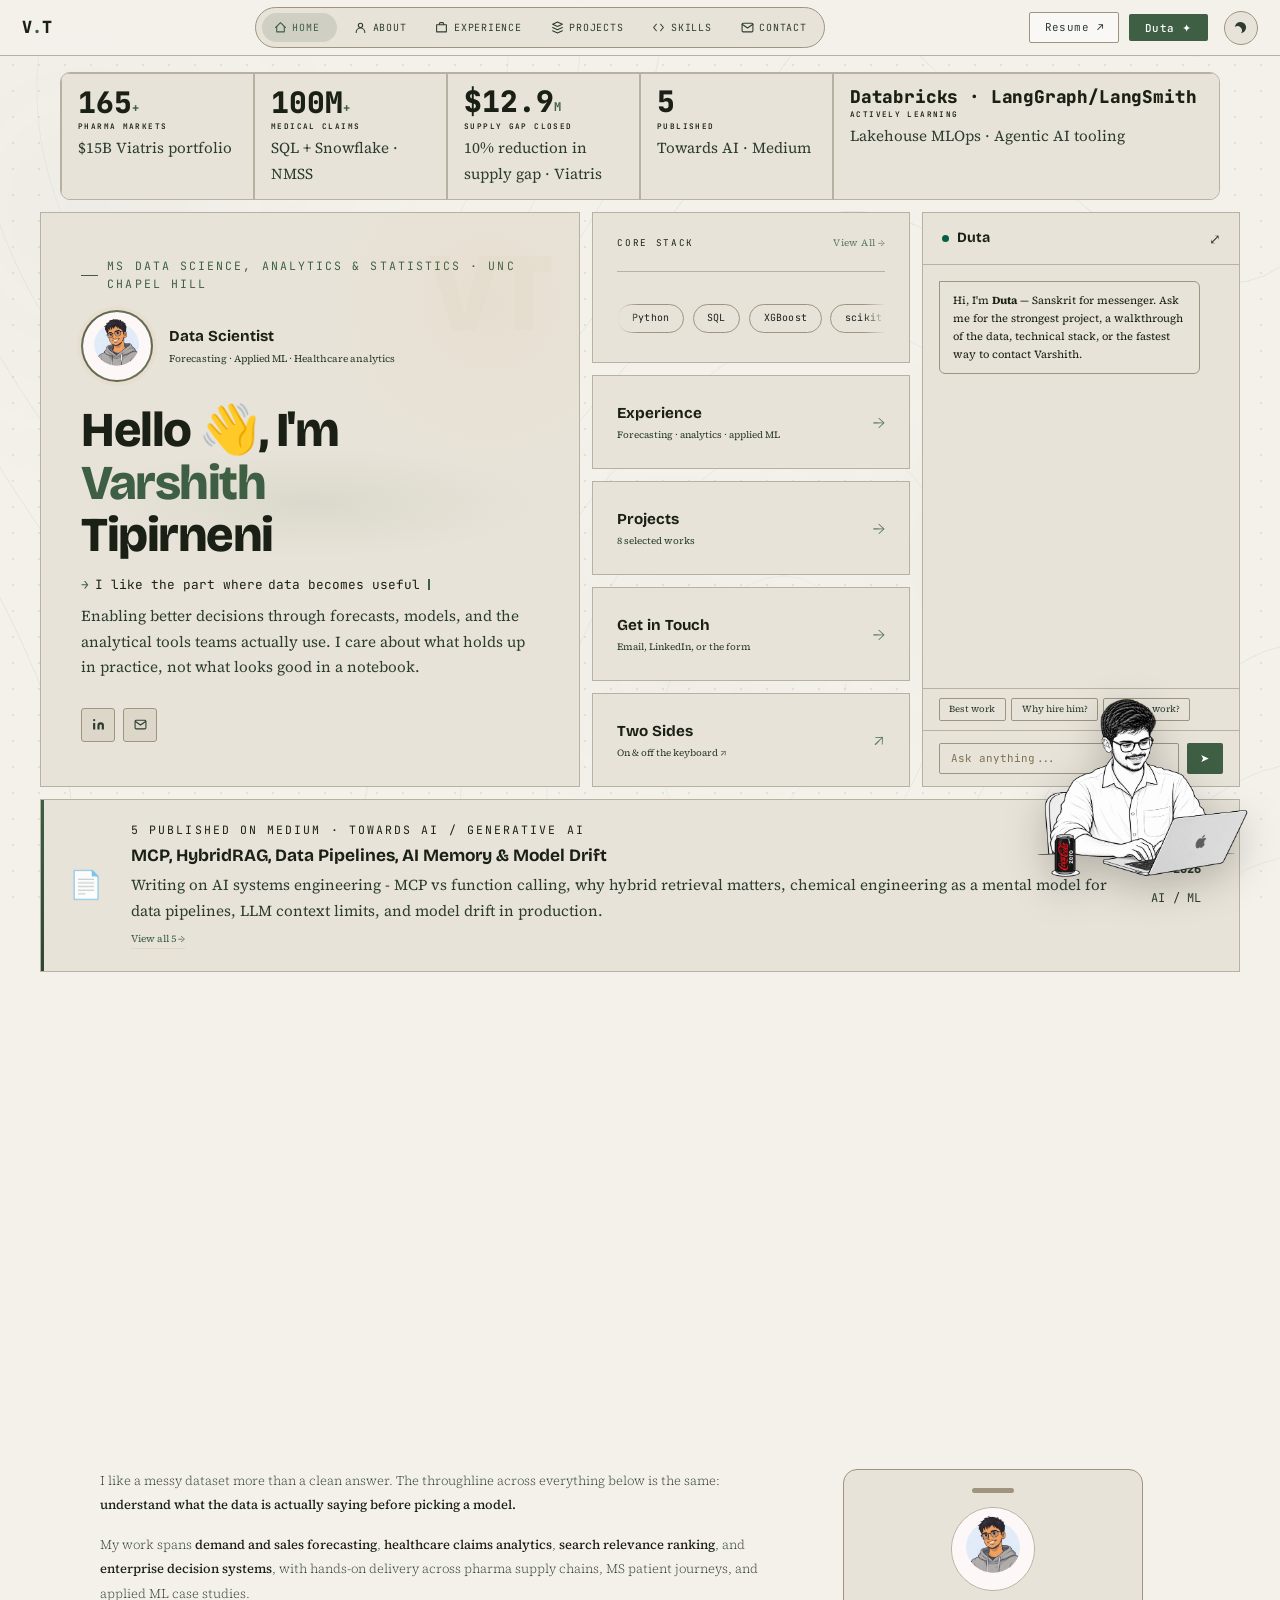
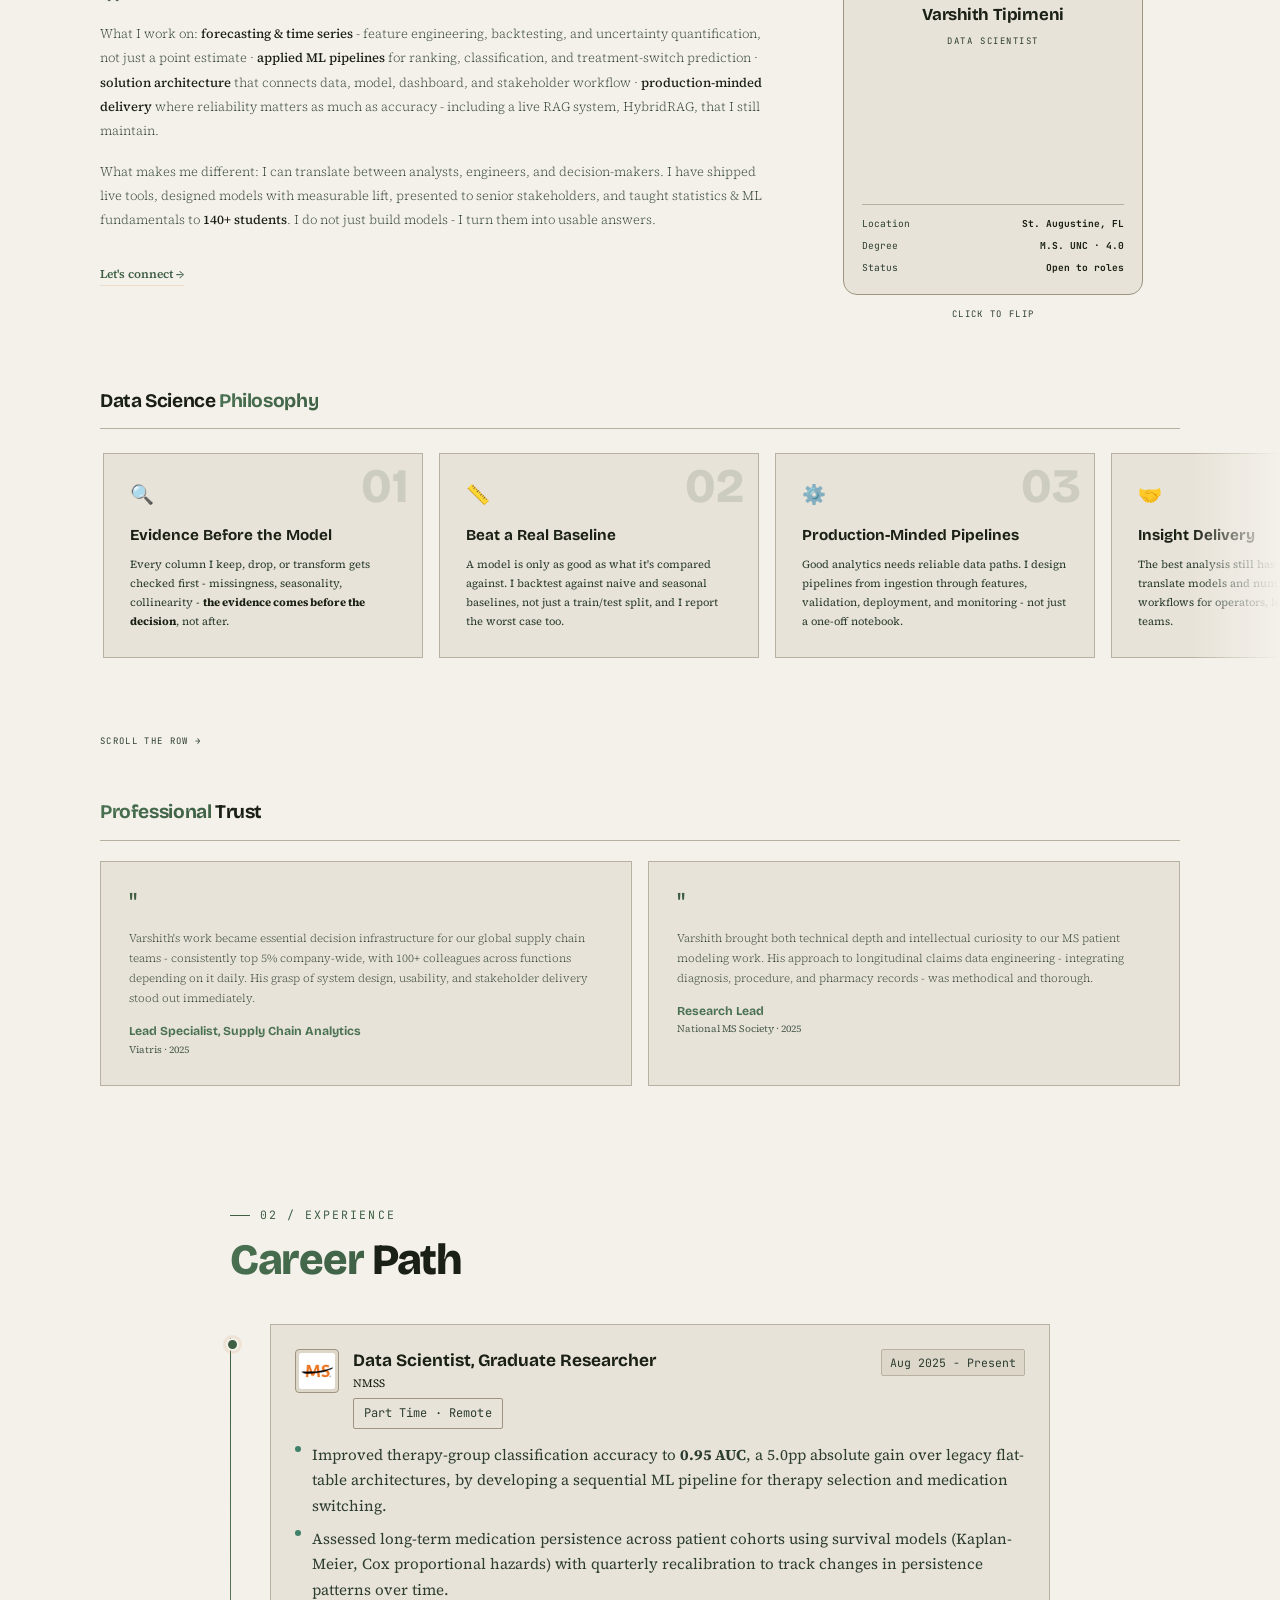
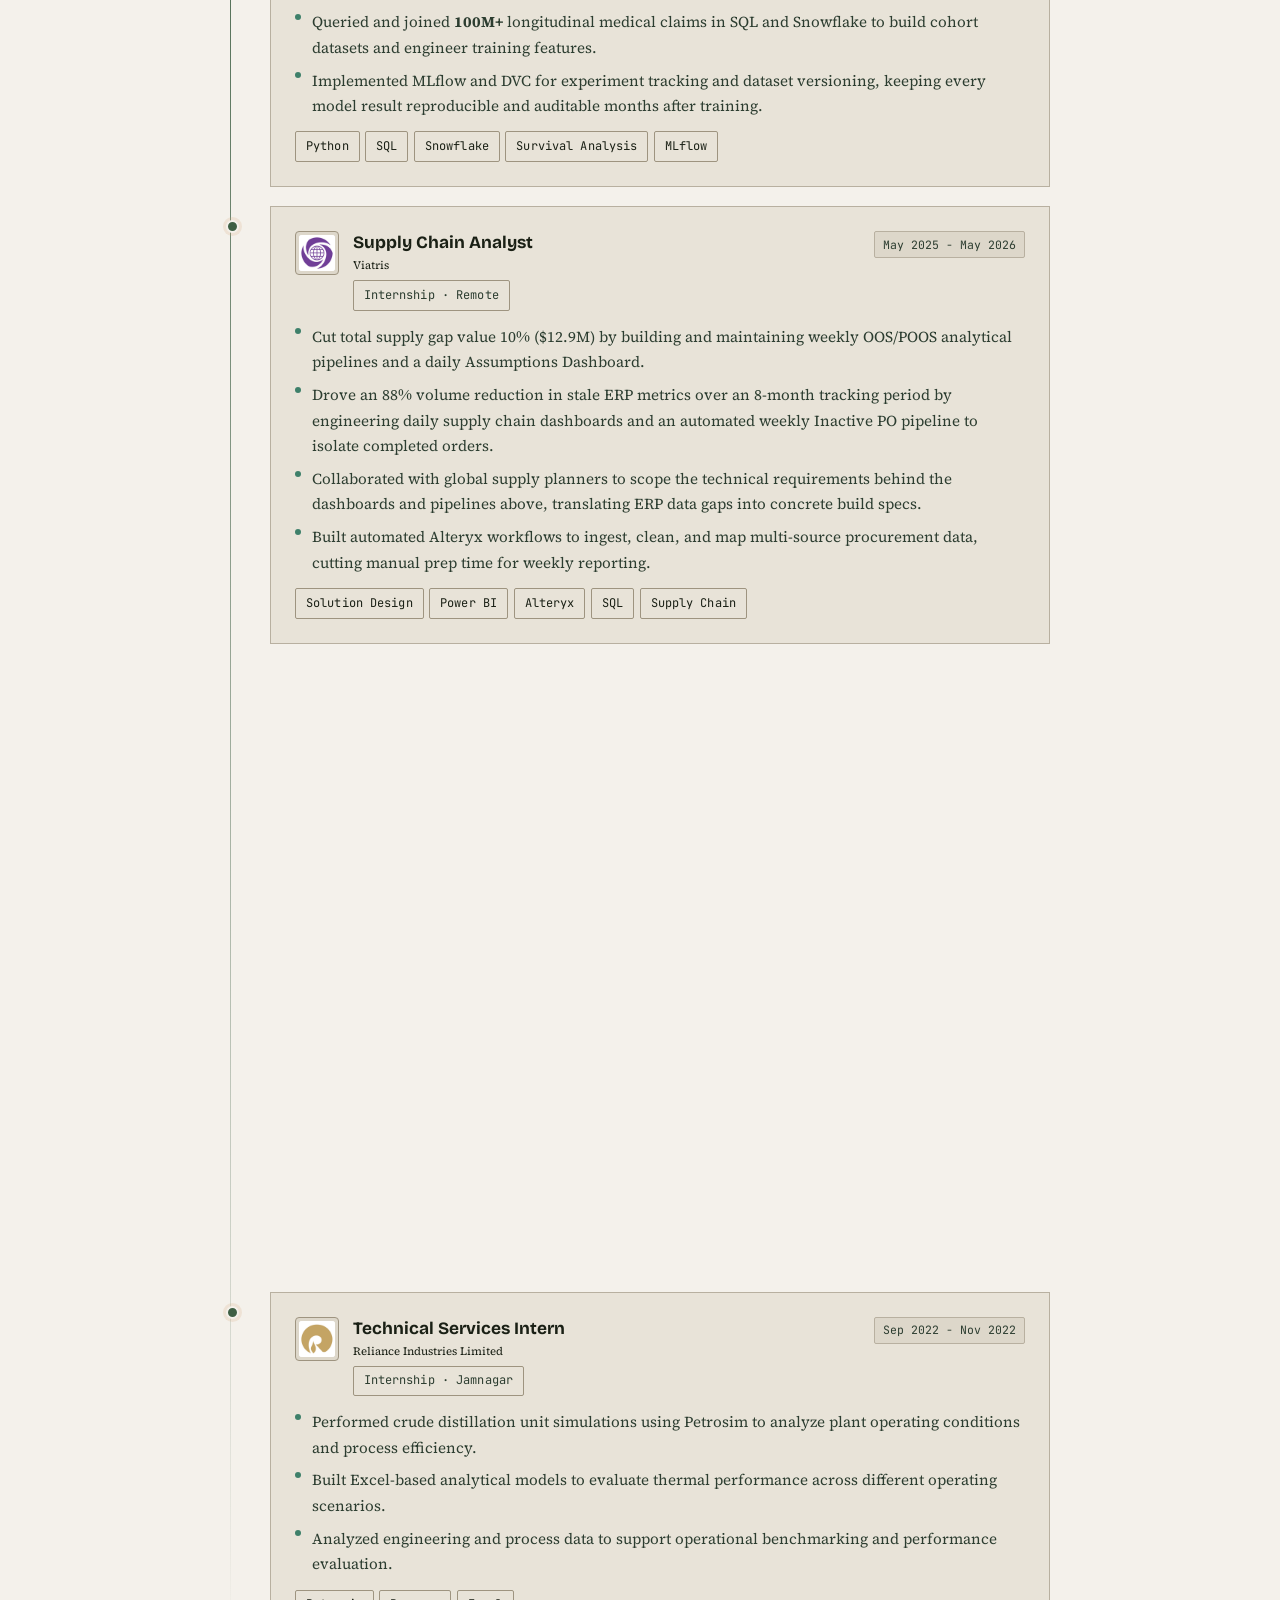
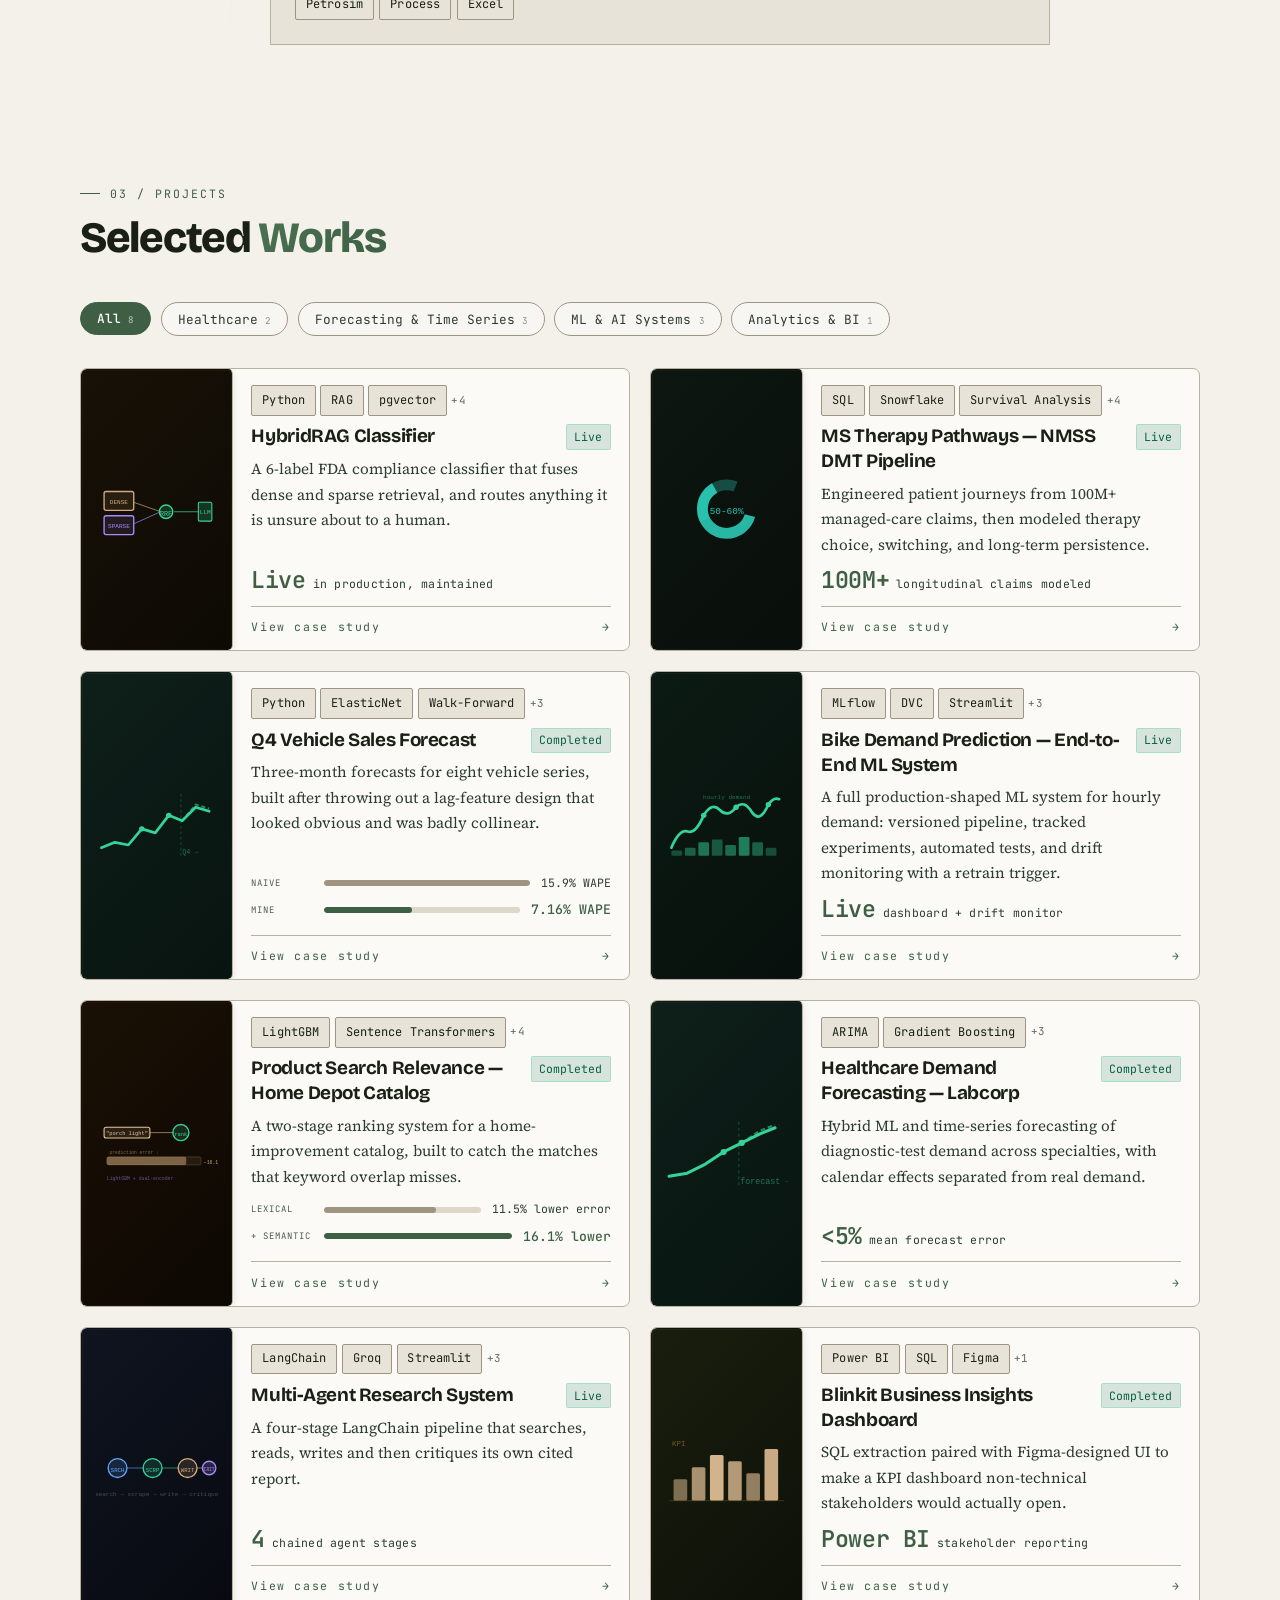
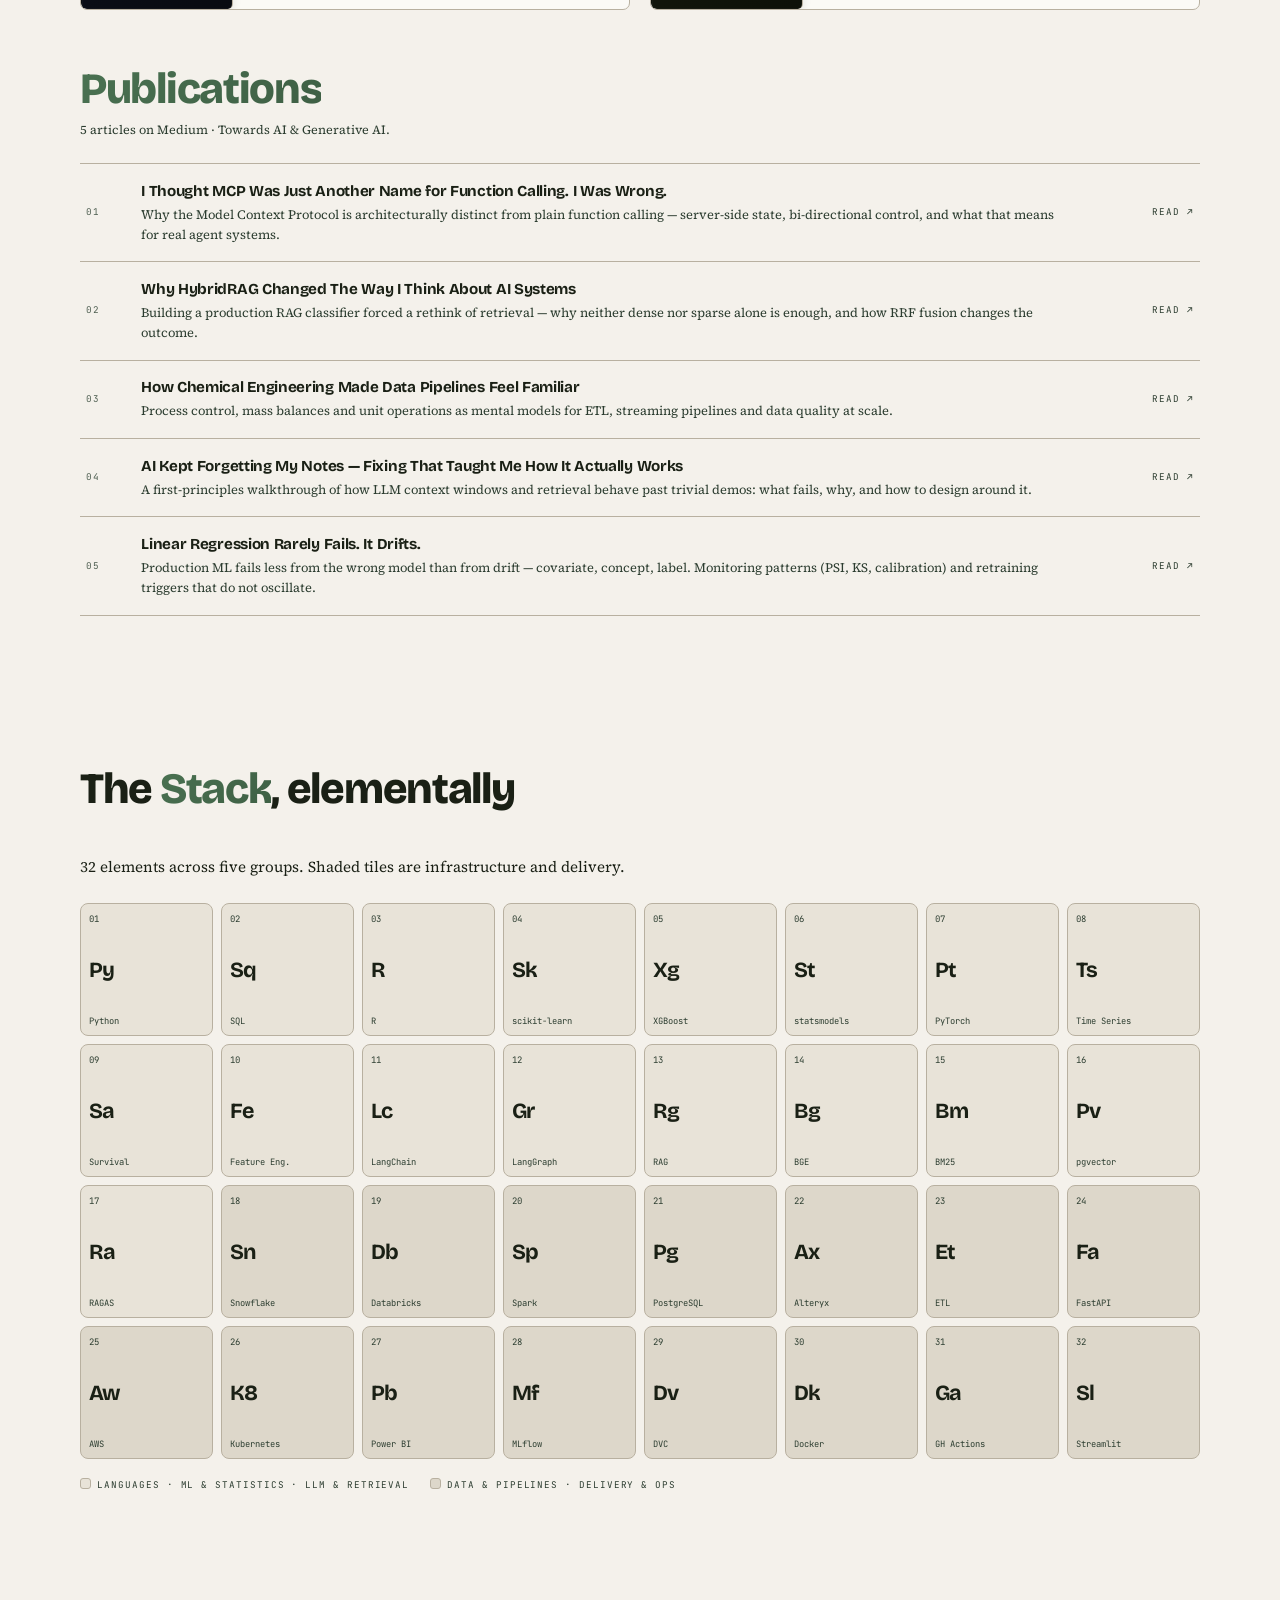
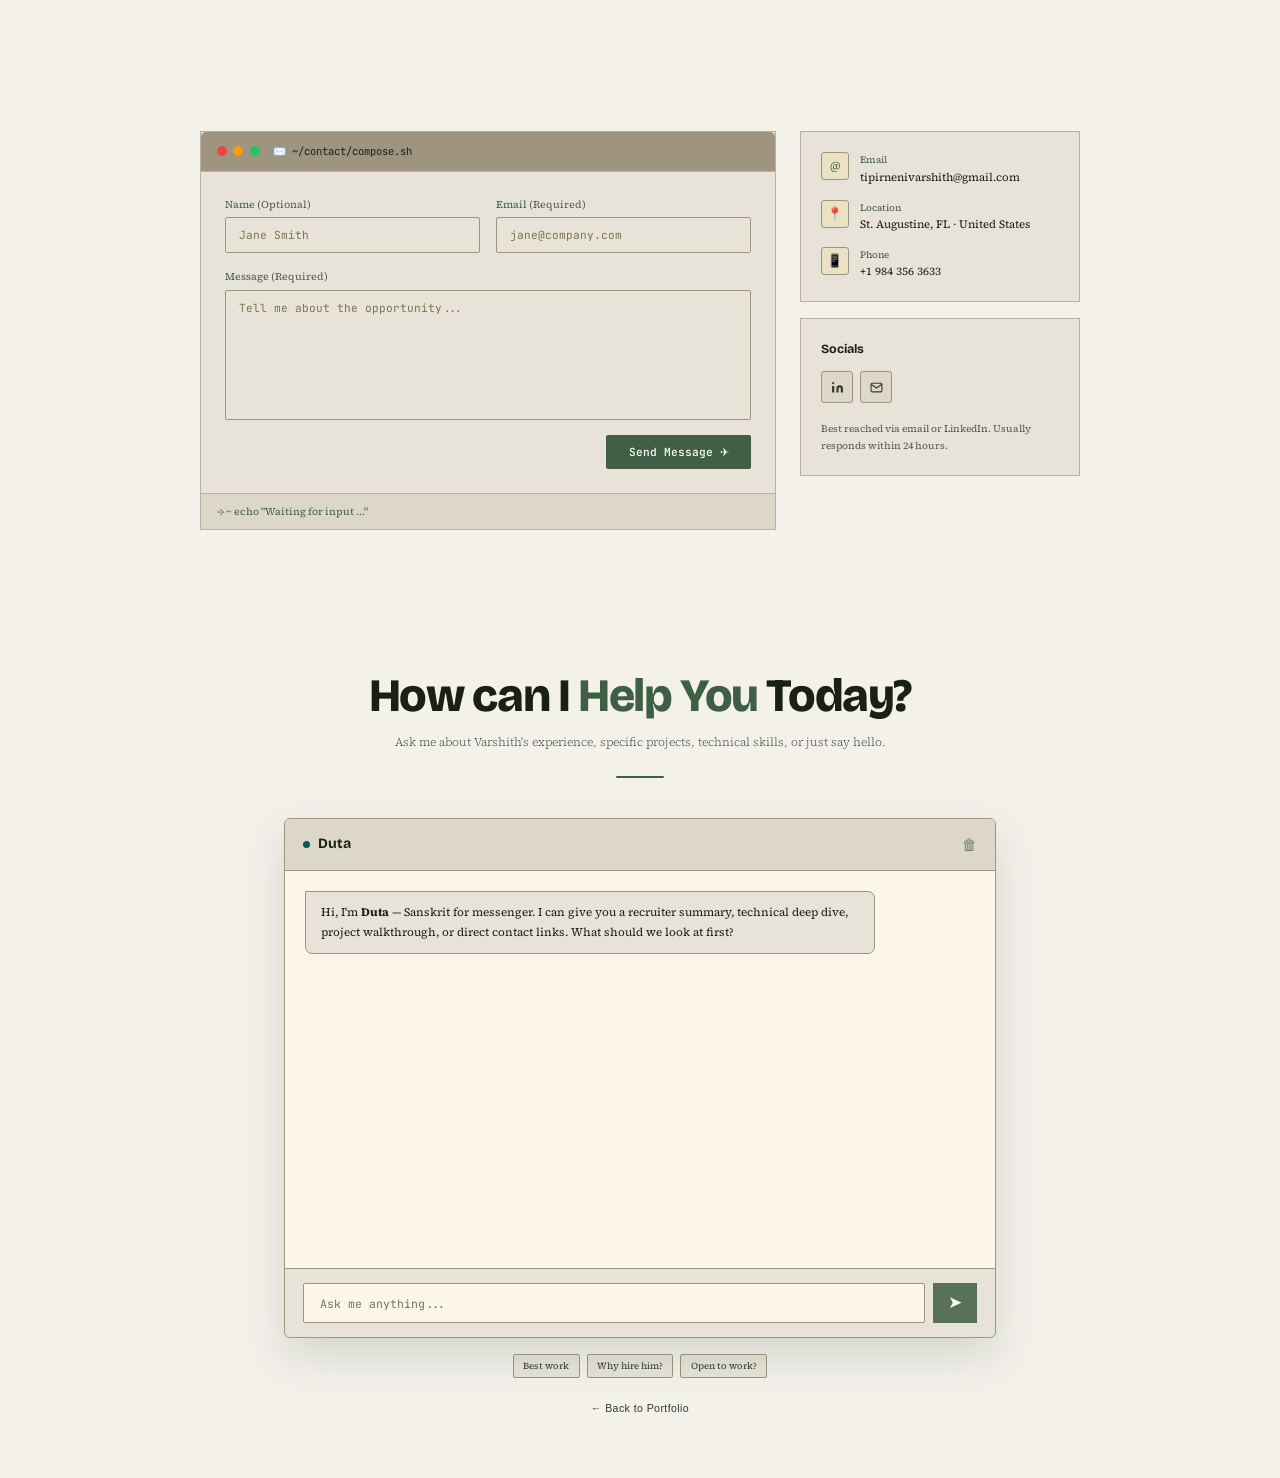
==== commit d4373733: "Remove home work walkthrough link" ====
--- a/index.html
+++ b/index.html
@@ -430,12 +430,6 @@
 .typed-line .cursor{display:inline-block;width:2px;height:.85em;background:var(--amber);vertical-align:middle;margin-left:2px;animation:blink 1s step-end infinite}
 .hero-bio{font-size:.73rem;color:var(--muted2);line-height:1.8;margin-bottom:1.75rem;max-width:400px;font-weight:300}
 .hero-socials{display:flex;gap:.5rem}
-.walk-link{display:inline-flex;align-items:center;gap:.55rem;margin-top:1rem;width:max-content;
-  padding:.65rem .8rem;border:1px solid var(--border2);border-radius:3px;color:var(--text);
-  font-family:var(--mono);font-size:.62rem;letter-spacing:.08em;text-decoration:none;
-  text-transform:uppercase;transition:all .2s;background:rgba(255,255,255,.12)}
-.walk-link:hover{border-color:var(--amber);color:var(--amber);transform:translateY(-2px)}
-.walk-link span{color:var(--amber)}
 .soc{width:34px;height:34px;border:1px solid var(--border2);background:var(--bg3);display:flex;align-items:center;justify-content:center;text-decoration:none;color:var(--muted2);border-radius:3px;transition:all .2s}
 .soc:hover{border-color:var(--amber3);color:var(--amber)}
 .soc svg{width:13px;height:13px}
@@ -1469,7 +1463,6 @@
         <svg viewBox="0 0 24 24" fill="none" stroke="currentColor" stroke-width="2"><path d="M4 4h16c1.1 0 2 .9 2 2v12c0 1.1-.9 2-2 2H4c-1.1 0-2-.9-2-2V6c0-1.1.9-2 2-2z"/><polyline points="22,6 12,13 2,6"/></svg>
       </a>
     </div>
-    <a class="walk-link" href="#projects" onclick="go('projects');return false"><span>↗</span> Walk through the work</a>
   </div>
 
   <!-- Ask mini -->
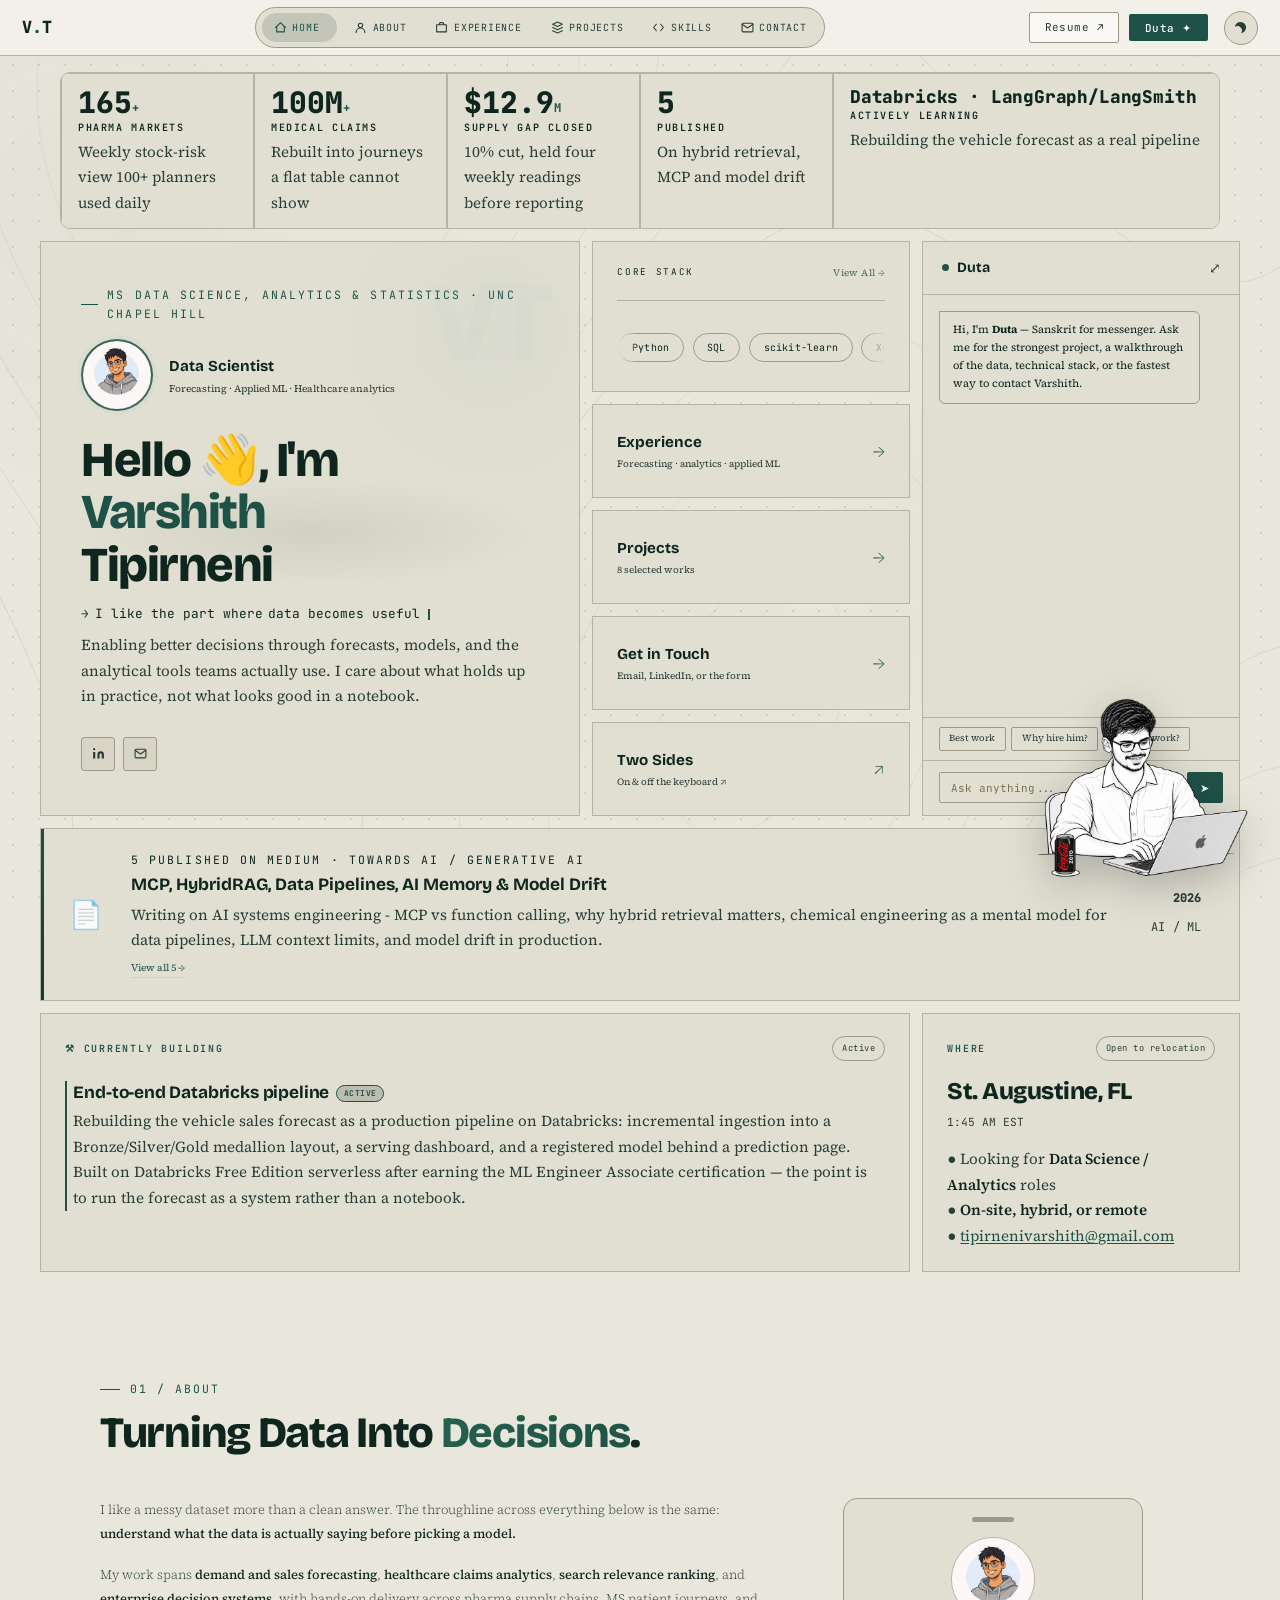
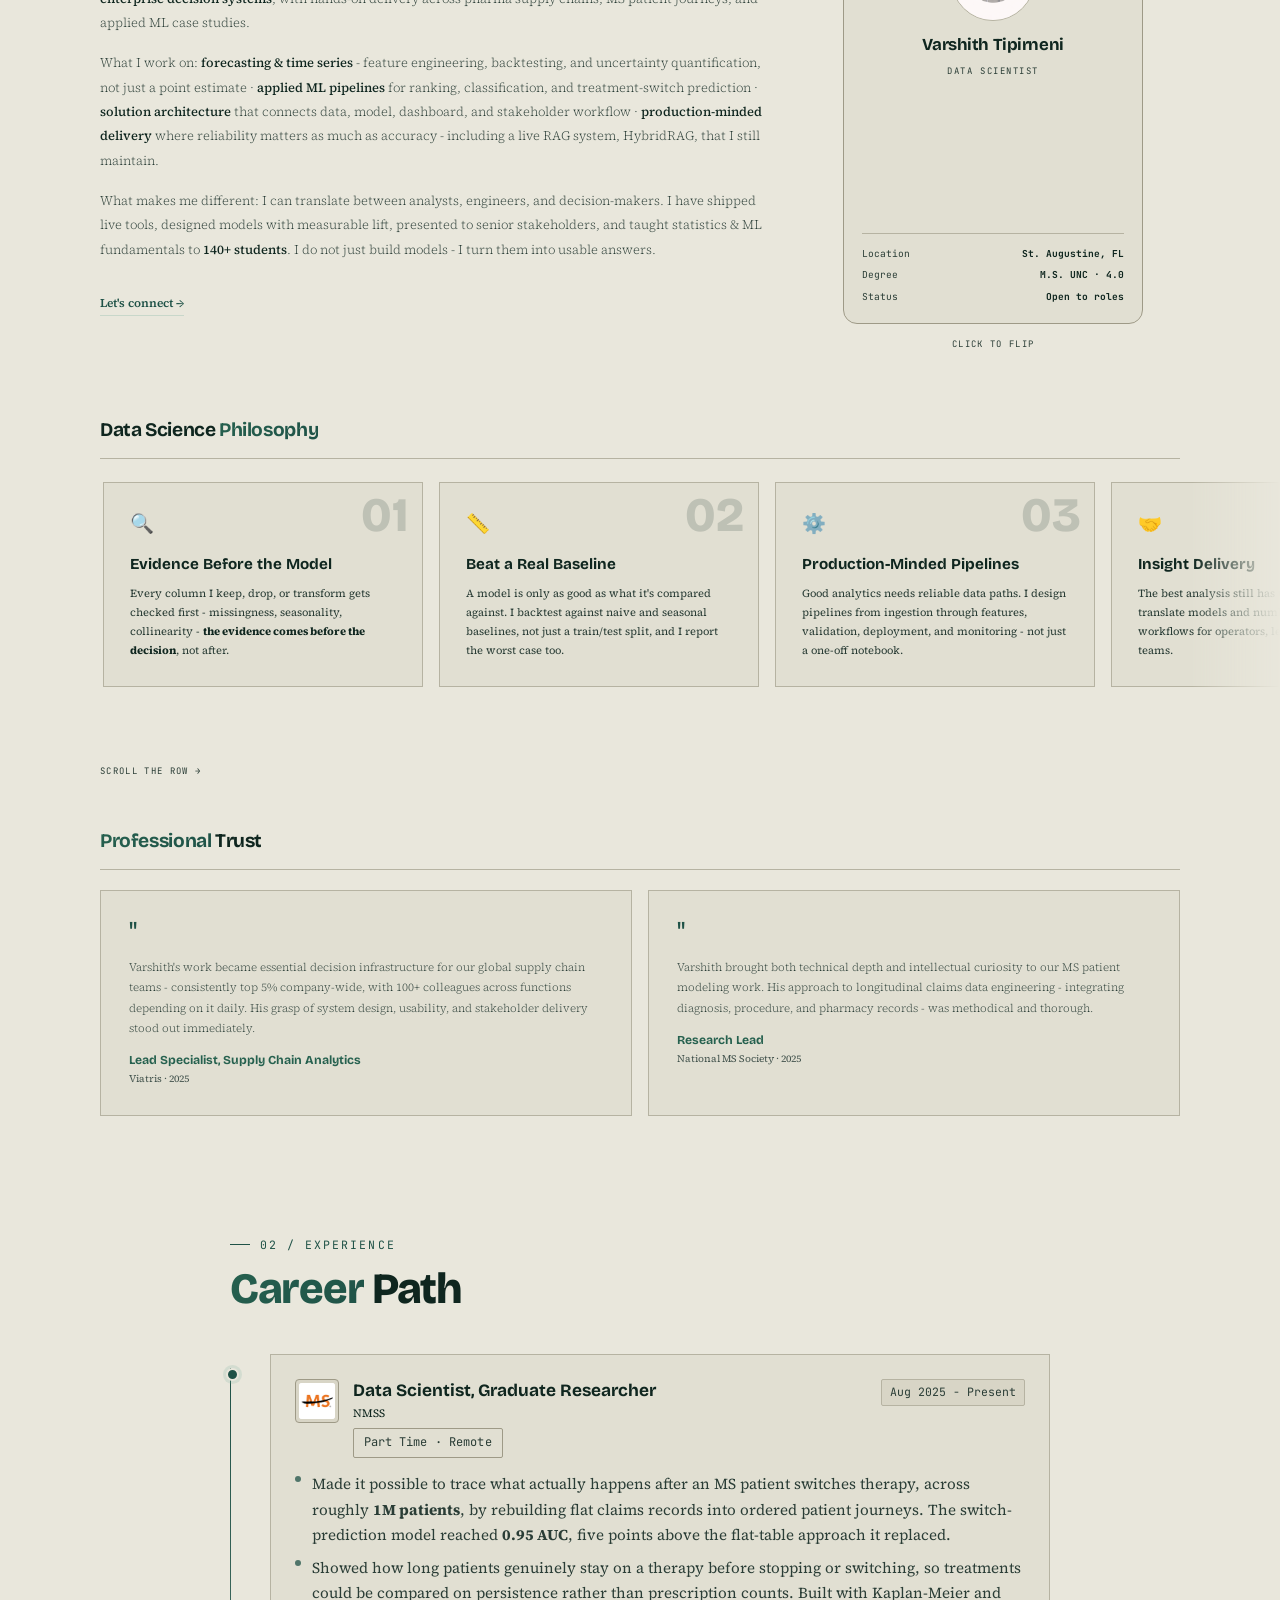
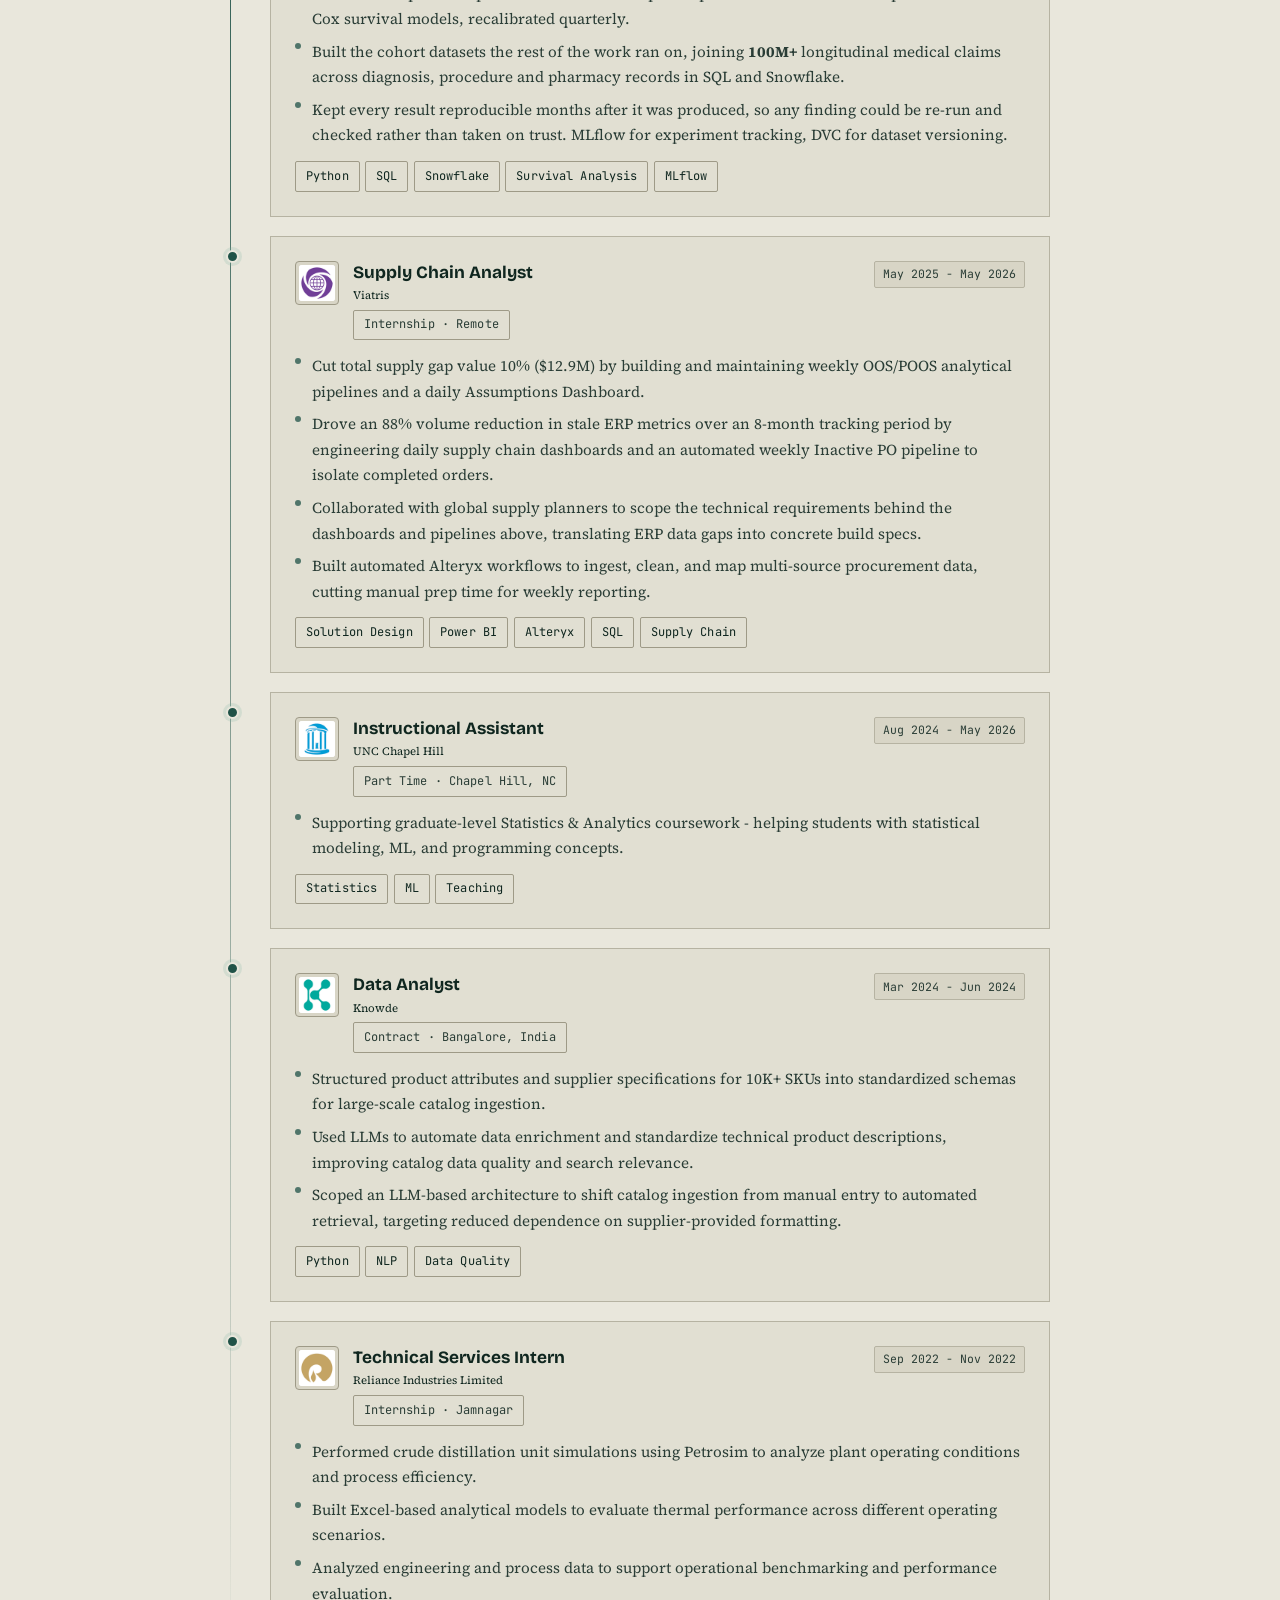
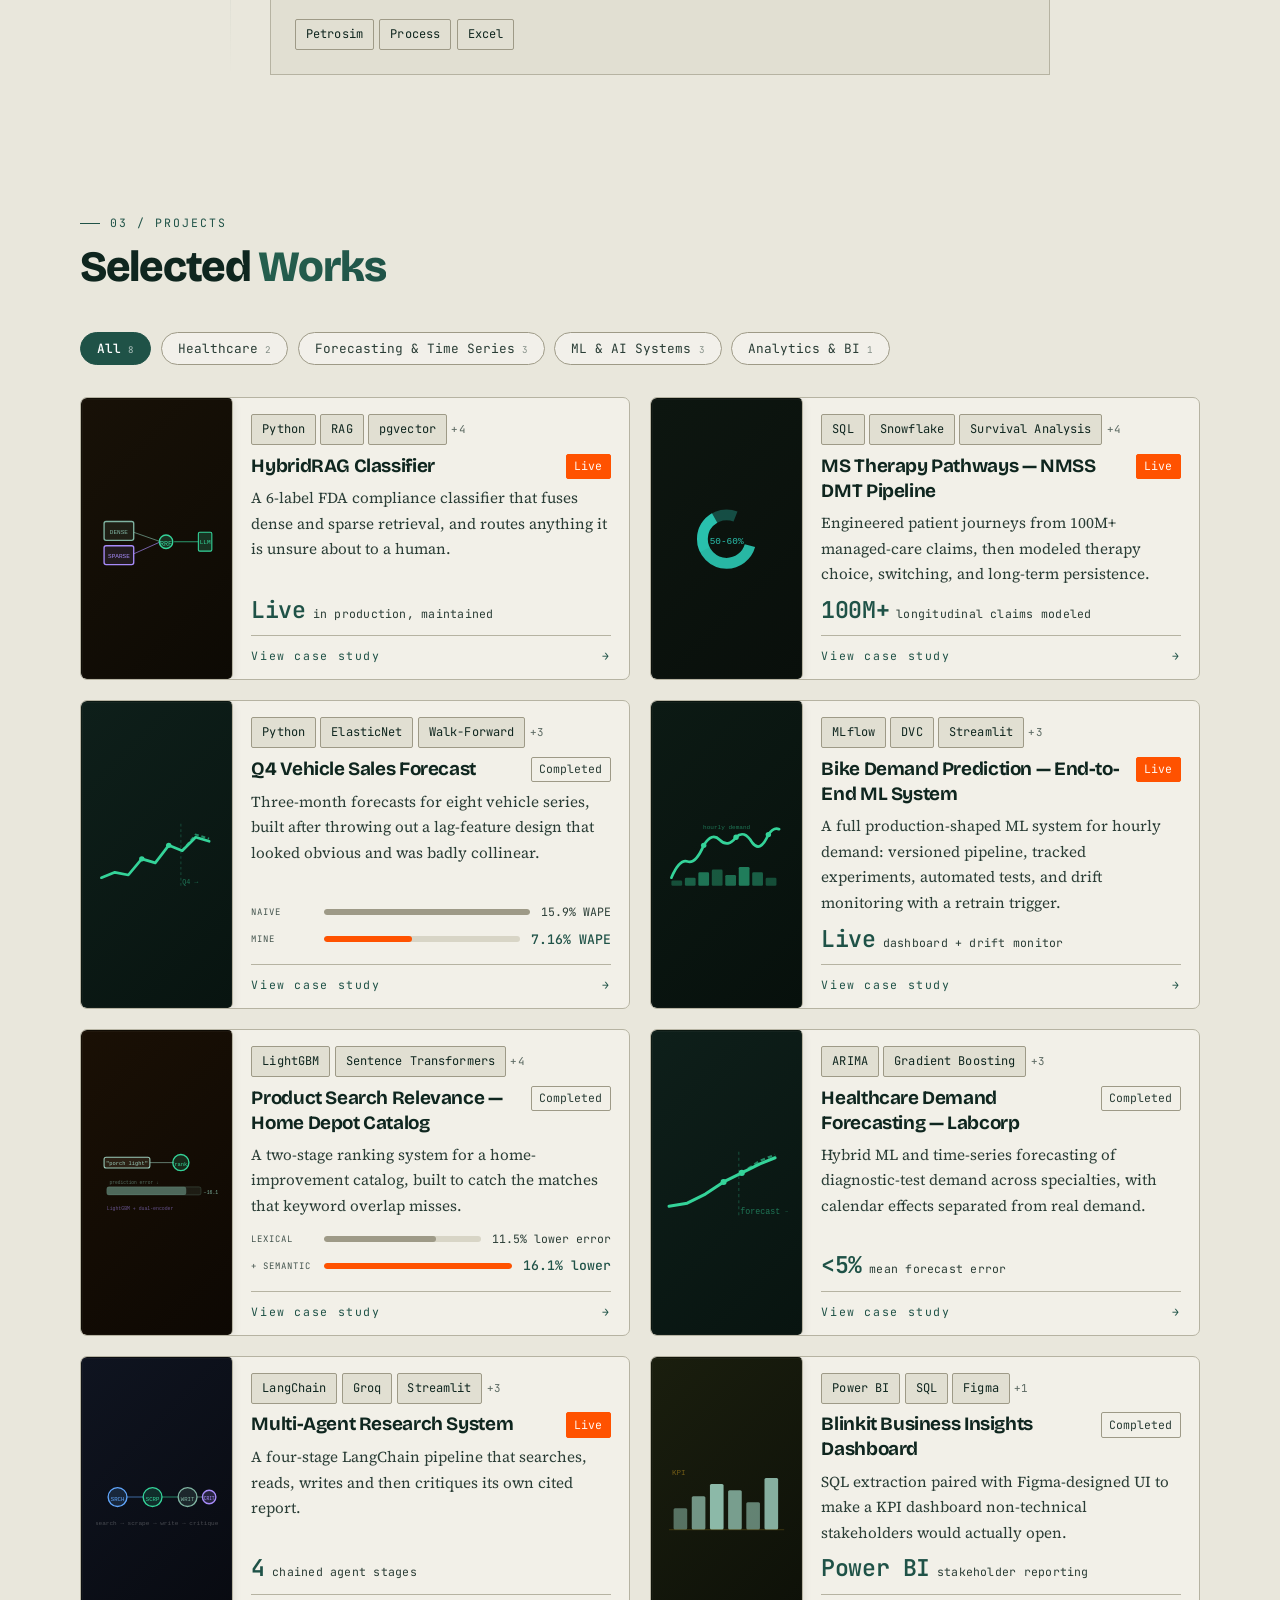
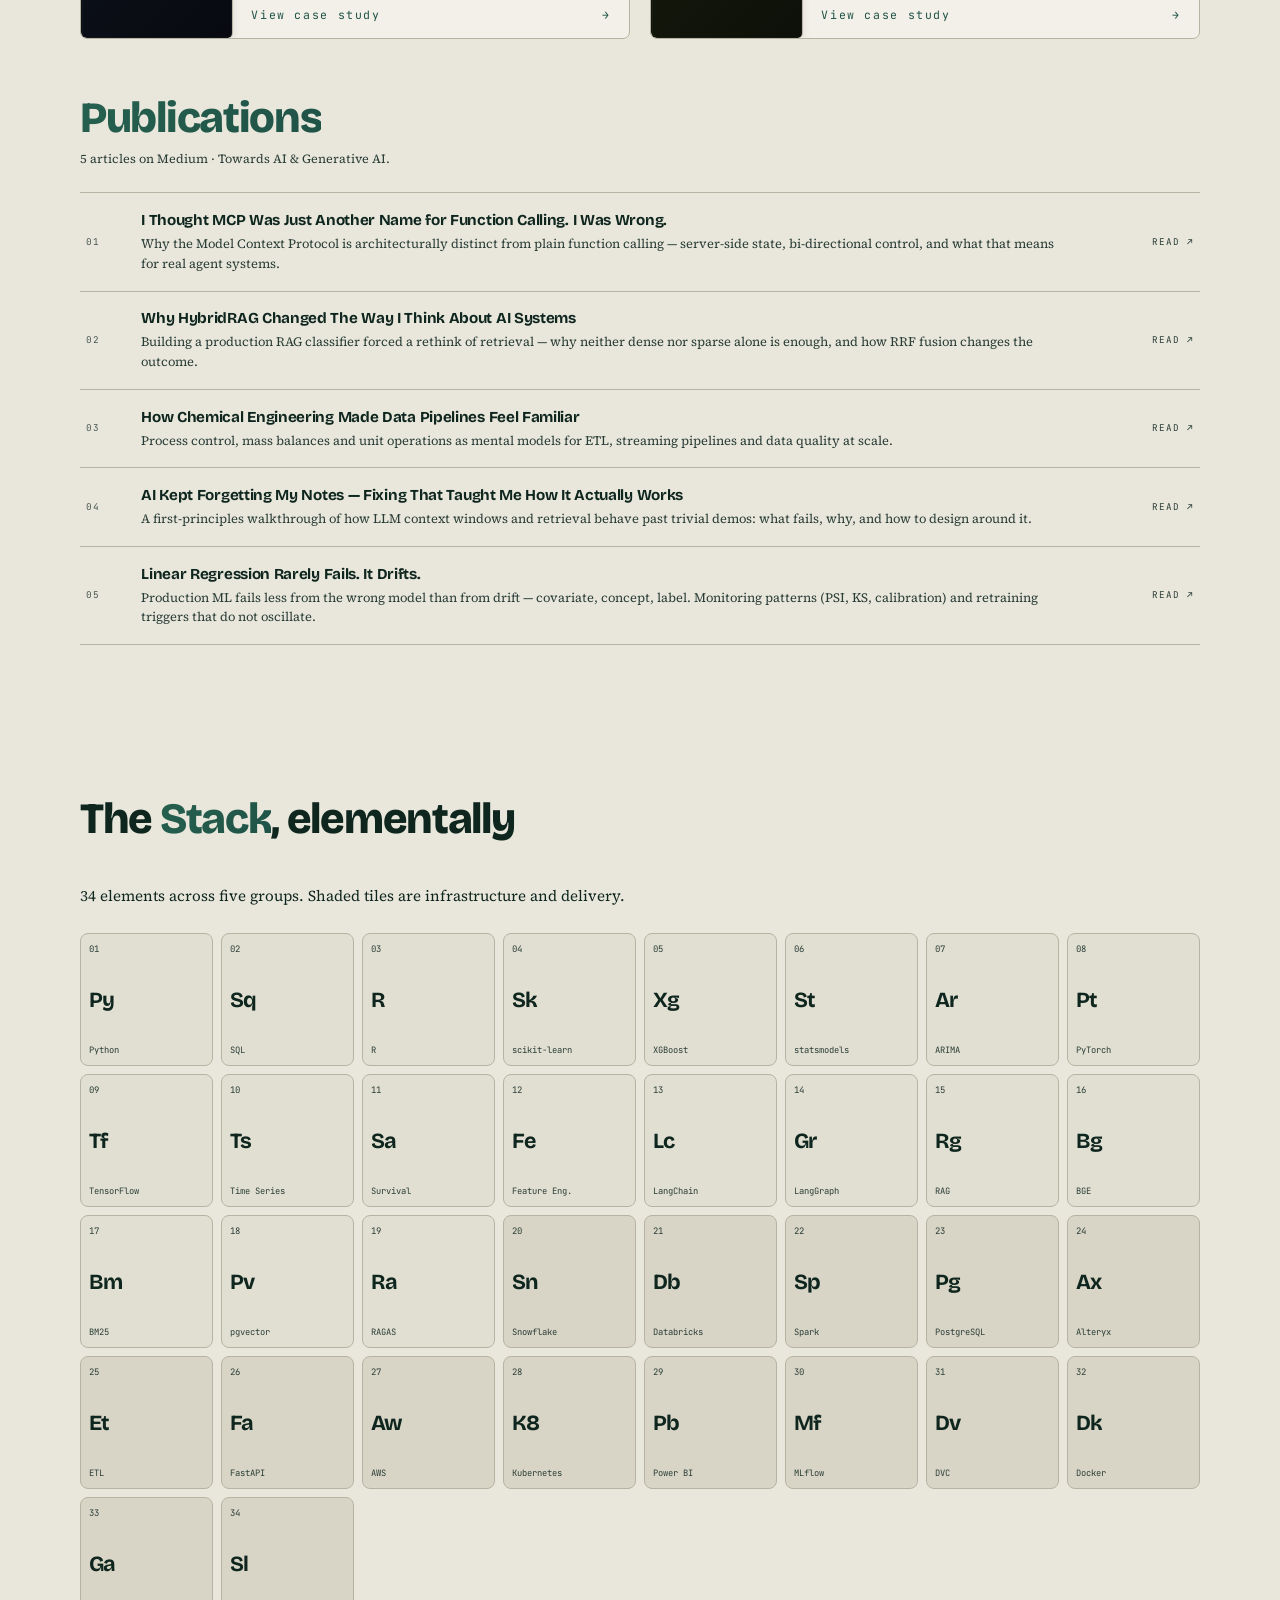
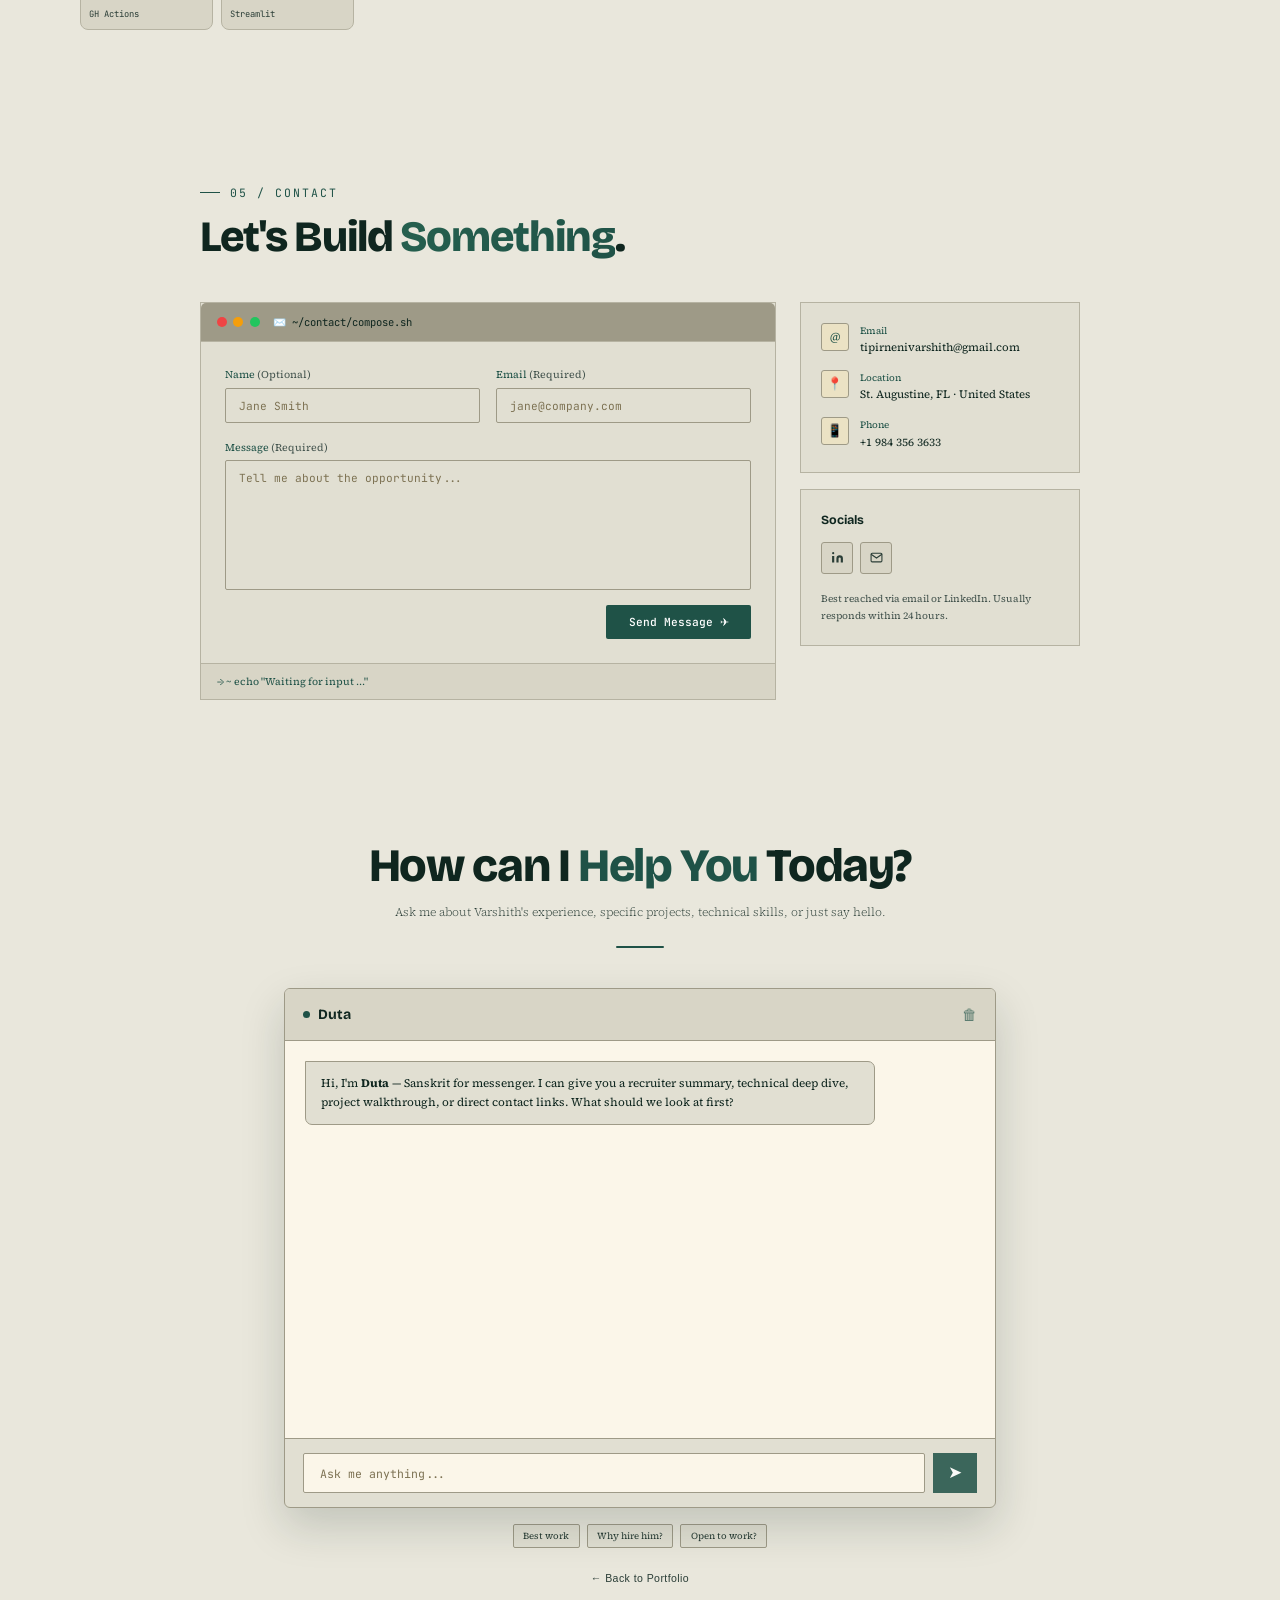
==== commit b01b2c8b: "Publish updated portfolio theme and content" ====
--- a/index.html
+++ b/index.html
@@ -7,157 +7,158 @@
 <link href="https://fonts.googleapis.com/css2?family=Bricolage+Grotesque:opsz,wght@12..96,400;12..96,600;12..96,700;12..96,800&family=Source+Serif+4:opsz,wght@8..60,400;8..60,600&family=JetBrains+Mono:ital,wght@0,300;0,400;0,500;1,300&family=Press+Start+2P&display=swap" rel="stylesheet">
 <style>
 :root[data-theme="dark"]{
-  --bg:#191919; --bg2:#1f1f1f; --bg3:#272727;
-  --border:#2d2d2d; --border2:#3a3a3a;
-  --amber:#D4AA7D; --amber2:#e8c59a; --amber3:#b8864a;
-  --warm:#e8d5b8; --teal:#34d399; --red:#f87171;
-  --text:#ede9e3; --muted:#666666; --muted2:#999080;
-  --grid-dot:rgba(212,170,125,0.07);
-  --rpg-bg:#272727; --rpg-text:#ede9e3; --rpg-frame:rgba(212,170,125,.55);
+  --bg:#0F261F; --bg2:#16332A; --bg3:#1D3F35;
+  --border:#24493E; --border2:#2F5A4C;
+  --amber:#7FB3A1; --amber2:#9ACBBA; --amber3:#5E9484;
+  --warm:#E9E7DC; --teal:#7FB3A1; --red:#FF6B29;
+  --text:#E9E7DC; --muted:#8A9A92; --muted2:#A8B5AD;
+  --grid-dot:rgba(233,231,220,0.07);
+  --rpg-bg:#1D3F35; --rpg-text:#E9E7DC; --rpg-frame:rgba(127,179,161,.55);
+  --pop:#FF6B29; --onPop:#0F261F;
 }
 :root[data-theme="light"]{
-  --bg:#f4f1eb; --bg2:#e8e3d8; --bg3:#ddd7ca;
-  --border:#b8b0a0; --border2:#9e9480;
-  --amber:#3E5F44; --amber2:#4a7252; --amber3:#2d4832;
-  --warm:#1e3023; --teal:#065f46; --red:#991b1b;
-  --text:#1a2015; --muted:#4d5e50; --muted2:#2c3d30;
-  --grid-dot:rgba(62,95,68,0.10);
-  --rpg-bg:#ddd7ca; --rpg-text:#1a2015; --rpg-frame:rgba(62,95,68,.7);
+  --bg:#E9E7DC; --bg2:#E1DFD2; --bg3:#D8D5C6;
+  --border:#B6B3A2; --border2:#9E9A87;
+  --amber:#1F5247; --amber2:#26614F; --amber3:#143A31;
+  --warm:#0F261F; --teal:#1F5247; --red:#B23A12;
+  --text:#0F261F; --muted:#44544E; --muted2:#2A3D36;
+  --grid-dot:rgba(15,38,31,0.10);
+  --rpg-bg:#D8D5C6; --rpg-text:#0F261F; --rpg-frame:rgba(31,82,71,.7);
+  --pop:#FF5200; --onPop:#FFF7F2;
 }
 :root[data-theme="light"] .stat-num,:root[data-theme="light"] .pg-h,:root[data-theme="light"] .hero-name,:root[data-theme="light"] .av-name,:root[data-theme="light"] .where-city,:root[data-theme="light"] .bld-name,:root[data-theme="light"] .pc-name,:root[data-theme="light"] .tl-role,:root[data-theme="light"] .tl-co,:root[data-theme="light"] .pub-title,:root[data-theme="light"] .sec-h,:root[data-theme="light"] .pub-kicker,:root[data-theme="light"] .card-label,:root[data-theme="light"] .stat-label{ color:var(--text); }
-:root[data-theme="light"] .stat-desc,:root[data-theme="light"] .hero-bio,:root[data-theme="light"] .pc-desc,:root[data-theme="light"] .tl-b span,:root[data-theme="light"] .pub-desc,:root[data-theme="light"] .bld-desc,:root[data-theme="light"] .where-bullets,:root[data-theme="light"] .where-time,:root[data-theme="light"] .where-meta{ color:#2c3d30; }
-:root[data-theme="light"] .chip,:root[data-theme="light"] .skill-chip,:root[data-theme="light"] .tl-tag,:root[data-theme="light"] .pc-tag{ color:#1a2015; border-color:var(--border2); background:#e8e3d8; }
+:root[data-theme="light"] .stat-desc,:root[data-theme="light"] .hero-bio,:root[data-theme="light"] .pc-desc,:root[data-theme="light"] .tl-b span,:root[data-theme="light"] .pub-desc,:root[data-theme="light"] .bld-desc,:root[data-theme="light"] .where-bullets,:root[data-theme="light"] .where-time,:root[data-theme="light"] .where-meta{ color:#2A3D36; }
+:root[data-theme="light"] .chip,:root[data-theme="light"] .skill-chip,:root[data-theme="light"] .tl-tag,:root[data-theme="light"] .pc-tag{ color:#0F261F; border-color:var(--border2); background:#E1DFD2; }
 :root[data-theme="light"] .pdot,:root[data-theme="light"] .open-badge .pdot,:root[data-theme="light"] .live i,:root[data-theme="light"] .b-ask-title .pdot,:root[data-theme="light"] .ask-win-title .pdot{ background:var(--teal) !important; }
-:root[data-theme="light"] .av-sub,:root[data-theme="light"] .tl-date,:root[data-theme="light"] .tl-badge,:root[data-theme="light"] .pub-meta-year,:root[data-theme="light"] .pub-meta-tag{ color:#2c3d30; }
-:root[data-theme="light"] .pg-eyebrow,:root[data-theme="light"] .eyebrow,:root[data-theme="light"] .proj .eyebrow,:root[data-theme="light"] .pc-eyebrow,:root[data-theme="light"] .typed-line .arrow,:root[data-theme="light"] .hero-name .hi{ color:#3E5F44; }
-:root[data-theme="light"] .term-bar,:root[data-theme="light"] .c-bar{ background:#9e9480; }
-:root[data-theme="light"] .term-path,:root[data-theme="light"] .c-path{ color:#1a2015; }
-:root[data-theme="light"] .typed-line{ color:#1a2015; }
-:root[data-theme="light"] .typed-line .cursor{ background:#3E5F44; }
+:root[data-theme="light"] .av-sub,:root[data-theme="light"] .tl-date,:root[data-theme="light"] .tl-badge,:root[data-theme="light"] .pub-meta-year,:root[data-theme="light"] .pub-meta-tag{ color:#2A3D36; }
+:root[data-theme="light"] .pg-eyebrow,:root[data-theme="light"] .eyebrow,:root[data-theme="light"] .proj .eyebrow,:root[data-theme="light"] .pc-eyebrow,:root[data-theme="light"] .typed-line .arrow,:root[data-theme="light"] .hero-name .hi{ color:#1F5247; }
+:root[data-theme="light"] .term-bar,:root[data-theme="light"] .c-bar{ background:#9E9A87; }
+:root[data-theme="light"] .term-path,:root[data-theme="light"] .c-path{ color:#0F261F; }
+:root[data-theme="light"] .typed-line{ color:#0F261F; }
+:root[data-theme="light"] .typed-line .cursor{ background:#1F5247; }
 /* Big philosophy / decorative numbers - visible but subtle in light mode */
-:root[data-theme="light"] .pc-num,:root[data-theme="light"] .stat-bg{ color:rgba(62,95,68,.16) !important; opacity:1 }
+:root[data-theme="light"] .pc-num,:root[data-theme="light"] .stat-bg{ color:rgba(15,38,31,.16) !important; opacity:1 }
 /* Nav: logo, theme toggle, resume button on cream */
-:root[data-theme="light"] .nav-logo{ color:#1a2015 }
-:root[data-theme="light"] .nav-logo span{ color:#3E5F44 }
-:root[data-theme="light"] nav{ background:rgba(244,241,235,.94); border-bottom-color:#b8b0a0 }
-:root[data-theme="light"] .btn-resume{ color:#2c3d30; border-color:#9e9480; background:rgba(255,255,255,.5) }
-:root[data-theme="light"] .btn-resume:hover{ color:#3E5F44; border-color:#3E5F44 }
-:root[data-theme="light"] .btn-ask{ background:#3E5F44; color:#fff }
-:root[data-theme="light"] .btn-ask:hover{ background:#2d4832 }
-:root[data-theme="light"] .theme-toggle{ background:#e8e3d8; border-color:#9e9480; color:#2c3d30 }
-:root[data-theme="light"] .theme-toggle:hover{ color:#3E5F44; border-color:#3E5F44 }
+:root[data-theme="light"] .nav-logo{ color:#0F261F }
+:root[data-theme="light"] .nav-logo span{ color:#1F5247 }
+:root[data-theme="light"] nav{ background:rgba(244,241,235,.94); border-bottom-color:#B6B3A2 }
+:root[data-theme="light"] .btn-resume{ color:#2A3D36; border-color:#9E9A87; background:rgba(255,255,255,.5) }
+:root[data-theme="light"] .btn-resume:hover{ color:#1F5247; border-color:#1F5247 }
+:root[data-theme="light"] .btn-ask{ background:#1F5247; color:#fff }
+:root[data-theme="light"] .btn-ask:hover{ background:#143A31 }
+:root[data-theme="light"] .theme-toggle{ background:#E1DFD2; border-color:#9E9A87; color:#2A3D36 }
+:root[data-theme="light"] .theme-toggle:hover{ color:#1F5247; border-color:#1F5247 }
 /* Nav links on light */
 :root[data-theme="light"] nav{ background:rgba(244,241,235,.94) }
-:root[data-theme="light"] .nav-links{ background:#e8e3d8; border-color:#9e9480 }
-:root[data-theme="light"] .nav-links a{ color:#2c3d30 }
-:root[data-theme="light"] .nav-links a:hover{ color:#3E5F44; background:#ebe2c4 }
-:root[data-theme="light"] .nav-links a.on{ color:#3E5F44; background:rgba(62,95,68,.14) }
-:root[data-theme="light"] .nav-burger{ color:#2c3d30; border-color:#9e9480 }
-:root[data-theme="light"] .nav-burger:hover{ color:#3E5F44; border-color:#3E5F44 }
+:root[data-theme="light"] .nav-links{ background:#E1DFD2; border-color:#9E9A87 }
+:root[data-theme="light"] .nav-links a{ color:#2A3D36 }
+:root[data-theme="light"] .nav-links a:hover{ color:#1F5247; background:#ebe2c4 }
+:root[data-theme="light"] .nav-links a.on{ color:#1F5247; background:rgba(15,38,31,.14) }
+:root[data-theme="light"] .nav-burger{ color:#2A3D36; border-color:#9E9A87 }
+:root[data-theme="light"] .nav-burger:hover{ color:#1F5247; border-color:#1F5247 }
 /* Card hover surfaces */
 :root[data-theme="light"] .b-nav:hover{ background:#ebe2c4 }
-:root[data-theme="light"] .pc:hover,:root[data-theme="light"] .pc-card:hover{ border-color:#3E5F44 }
+:root[data-theme="light"] .pc:hover,:root[data-theme="light"] .pc-card:hover{ border-color:#1F5247 }
 /* Lab colors - text in stats card backgrounds */
-:root[data-theme="light"] .b-stat .stat-num{ color:#1a2015 }
-:root[data-theme="light"] .b-stat sup{ color:#3E5F44 }
-:root[data-theme="light"] .stat-bg{ color:rgba(62,95,68,.10) !important }
+:root[data-theme="light"] .b-stat .stat-num{ color:#0F261F }
+:root[data-theme="light"] .b-stat sup{ color:#1F5247 }
+:root[data-theme="light"] .stat-bg{ color:rgba(15,38,31,.10) !important }
 /* Duta mini chat */
-:root[data-theme="light"] .b-ask .m-bot,:root[data-theme="light"] .ask-win-msgs .aw.bot{ background:#e8e3d8 !important; border-color:#9e9480 !important; color:#1a2015 }
-:root[data-theme="light"] .b-ask .m-bot b,:root[data-theme="light"] .ask-win-msgs .aw.bot b,:root[data-theme="light"] .ask-win-msgs .aw.bot strong{ color:#1a2015; font-weight:700 }
-:root[data-theme="light"] .b-ask .m-bot a,:root[data-theme="light"] .ask-win-msgs .aw.bot a,:root[data-theme="light"] .ask-fallback a{ color:#3E5F44; text-decoration:underline }
-:root[data-theme="light"] .b-ask .m-user,:root[data-theme="light"] .ask-win-msgs .aw.usr{ background:#3E5F44 !important; color:#fff !important; border-color:#3E5F44 !important }
-:root[data-theme="light"] .ask-pg-title{ color:#1a2015 }
-:root[data-theme="light"] .ask-pg-title em{ color:#3E5F44 }
-:root[data-theme="light"] .ask-pg-sub{ color:#2c3d30 }
-:root[data-theme="light"] .ask-back{ color:#2c3d30 }
-:root[data-theme="light"] .ask-back:hover{ color:#3E5F44 }
-:root[data-theme="light"] .ask-fallback{ background:#e8e3d8; color:#2c3d30; border-color:#9e9480 }
-:root[data-theme="light"] .ask-win-clr{ color:#2c3d30 }
-:root[data-theme="light"] .ask-win-clr:hover{ color:#3E5F44 }
-:root[data-theme="light"] .b-ask-hdr{ border-bottom-color:#b8b0a0 }
-:root[data-theme="light"] .b-ask-msgs::-webkit-scrollbar-thumb{ background:#9e9480 }
-:root[data-theme="light"] .b-ask-qchips{ border-top-color:#b8b0a0 }
-:root[data-theme="light"] .b-ask-input{ border-top-color:#b8b0a0 }
-:root[data-theme="light"] .ask-win{ background:var(--bg2) !important; border:1px solid #9e9480 !important; box-shadow:0 18px 44px rgba(62,95,68,.18) !important }
-:root[data-theme="light"] .ask-win-hdr{ background:var(--bg3) !important; border-bottom-color:#9e9480 !important }
-:root[data-theme="light"] .ask-win-inp-row{ border-top-color:#9e9480 !important }
-:root[data-theme="light"] .ask-win-inp{ background:#fbf6e9 !important; color:#1a2015 !important; border-color:#9e9480 !important }
+:root[data-theme="light"] .b-ask .m-bot,:root[data-theme="light"] .ask-win-msgs .aw.bot{ background:#E1DFD2 !important; border-color:#9E9A87 !important; color:#0F261F }
+:root[data-theme="light"] .b-ask .m-bot b,:root[data-theme="light"] .ask-win-msgs .aw.bot b,:root[data-theme="light"] .ask-win-msgs .aw.bot strong{ color:#0F261F; font-weight:700 }
+:root[data-theme="light"] .b-ask .m-bot a,:root[data-theme="light"] .ask-win-msgs .aw.bot a,:root[data-theme="light"] .ask-fallback a{ color:#1F5247; text-decoration:underline }
+:root[data-theme="light"] .b-ask .m-user,:root[data-theme="light"] .ask-win-msgs .aw.usr{ background:#1F5247 !important; color:#fff !important; border-color:#1F5247 !important }
+:root[data-theme="light"] .ask-pg-title{ color:#0F261F }
+:root[data-theme="light"] .ask-pg-title em{ color:#1F5247 }
+:root[data-theme="light"] .ask-pg-sub{ color:#2A3D36 }
+:root[data-theme="light"] .ask-back{ color:#2A3D36 }
+:root[data-theme="light"] .ask-back:hover{ color:#1F5247 }
+:root[data-theme="light"] .ask-fallback{ background:#E1DFD2; color:#2A3D36; border-color:#9E9A87 }
+:root[data-theme="light"] .ask-win-clr{ color:#2A3D36 }
+:root[data-theme="light"] .ask-win-clr:hover{ color:#1F5247 }
+:root[data-theme="light"] .b-ask-hdr{ border-bottom-color:#B6B3A2 }
+:root[data-theme="light"] .b-ask-msgs::-webkit-scrollbar-thumb{ background:#9E9A87 }
+:root[data-theme="light"] .b-ask-qchips{ border-top-color:#B6B3A2 }
+:root[data-theme="light"] .b-ask-input{ border-top-color:#B6B3A2 }
+:root[data-theme="light"] .ask-win{ background:var(--bg2) !important; border:1px solid #9E9A87 !important; box-shadow:0 18px 44px rgba(15,38,31,.18) !important }
+:root[data-theme="light"] .ask-win-hdr{ background:var(--bg3) !important; border-bottom-color:#9E9A87 !important }
+:root[data-theme="light"] .ask-win-inp-row{ border-top-color:#9E9A87 !important }
+:root[data-theme="light"] .ask-win-inp{ background:#fbf6e9 !important; color:#0F261F !important; border-color:#9E9A87 !important }
 :root[data-theme="light"] .ask-win-inp::placeholder{ color:#7d7253 }
 :root[data-theme="light"] .ask-win-msgs{ background:#fbf6e9 }
-:root[data-theme="light"] .b-ask-title,:root[data-theme="light"] .ask-win-title{ color:#1a2015 }
-:root[data-theme="light"] .ask-win-clr{ color:#3E5F44 !important }
-:root[data-theme="light"] .qc{ background:#e8e3d8; color:#2c3d30; border-color:#9e9480 }
-:root[data-theme="light"] .qc:hover{ color:#3E5F44; border-color:#3E5F44 }
-:root[data-theme="light"] .ai-inp,:root[data-theme="light"] .ask-win-inp{ background:#e8e3d8; color:#1a2015; border-color:#9e9480 }
+:root[data-theme="light"] .b-ask-title,:root[data-theme="light"] .ask-win-title{ color:#0F261F }
+:root[data-theme="light"] .ask-win-clr{ color:#1F5247 !important }
+:root[data-theme="light"] .qc{ background:#E1DFD2; color:#2A3D36; border-color:#9E9A87 }
+:root[data-theme="light"] .qc:hover{ color:#1F5247; border-color:#1F5247 }
+:root[data-theme="light"] .ai-inp,:root[data-theme="light"] .ask-win-inp{ background:#E1DFD2; color:#0F261F; border-color:#9E9A87 }
 :root[data-theme="light"] .ai-inp::placeholder,:root[data-theme="light"] .ask-win-inp::placeholder{ color:#7d7253 }
-:root[data-theme="light"] .ai-snd,:root[data-theme="light"] .ask-win-snd{ background:#3E5F44; color:#fff }
-:root[data-theme="light"] .ai-snd:hover,:root[data-theme="light"] .ask-win-snd:hover{ background:#2d4832 }
+:root[data-theme="light"] .ai-snd,:root[data-theme="light"] .ask-win-snd{ background:#1F5247; color:#fff }
+:root[data-theme="light"] .ai-snd:hover,:root[data-theme="light"] .ask-win-snd:hover{ background:#143A31 }
 :root[data-theme="light"] .chat-feedback{ border-top-color:#c8bdab }
-:root[data-theme="light"] .chat-feedback button{ background:#e8e3d8; border-color:#9e9480; color:#2c3d30 }
-:root[data-theme="light"] .chat-feedback button:hover{ border-color:#3E5F44; color:#3E5F44 }
+:root[data-theme="light"] .chat-feedback button{ background:#E1DFD2; border-color:#9E9A87; color:#2A3D36 }
+:root[data-theme="light"] .chat-feedback button:hover{ border-color:#1F5247; color:#1F5247 }
 :root[data-theme="light"] .chat-source{ color:#6b624f; border-top-color:#c8bdab }
 /* Filter buttons */
-:root[data-theme="light"] .fb{ color:#2c3d30; border-color:#9e9480; background:rgba(255,255,255,.4) }
-:root[data-theme="light"] .fb.on{ background:#3E5F44; color:#fff; border-color:#3E5F44 }
-:root[data-theme="light"] .fb:hover{ color:#3E5F44; border-color:#3E5F44 }
+:root[data-theme="light"] .fb{ color:#2A3D36; border-color:#9E9A87; background:rgba(255,255,255,.4) }
+:root[data-theme="light"] .fb.on{ background:#1F5247; color:#fff; border-color:#1F5247 }
+:root[data-theme="light"] .fb:hover{ color:#1F5247; border-color:#1F5247 }
 /* Project badges */
-:root[data-theme="light"] .pc-badge.badge-prod{ background:rgba(6,95,70,.14); color:#065f46 }
-:root[data-theme="light"] .pc-badge.badge-wip{ background:rgba(62,95,68,.14); color:#3E5F44 }
-:root[data-theme="light"] .pc-badge.badge-res{ background:rgba(62,95,68,.14); color:#3E5F44 }
+:root[data-theme="light"] .pc-badge.badge-wip{ background:rgba(15,38,31,.14); color:#1F5247 }
+:root[data-theme="light"] .pc-badge.badge-res{ background:rgba(15,38,31,.14); color:#1F5247 }
 /* Project SVG thumbnails - give them a light-mode-friendly tint */
 :root[data-theme="light"] .pc-thumb{ filter:saturate(.85) brightness(1.05) }
 /* Currently Building / Upcoming / Where on light */
 :root[data-theme="light"] .b-build,:root[data-theme="light"] .b-where{background:var(--bg2)}
-:root[data-theme="light"] .b-build .card-label,:root[data-theme="light"] .b-where .card-label{ color:#3E5F44 }
-:root[data-theme="light"] .b-build,:root[data-theme="light"] .b-where{ border-color:#b8b0a0 }
-:root[data-theme="light"] .bld-tag{ color:#2c3d30; background:#e8e3d8; border-color:#9e9480 }
-:root[data-theme="light"] .bld-flagship{ background:rgba(62,95,68,.18); color:#3E5F44; border-color:#3E5F44 }
-:root[data-theme="light"] .bld-name{ color:#1a2015 }
-:root[data-theme="light"] .bld-desc{ color:#2c3d30 }
-:root[data-theme="light"] .where-city{ color:#1a2015 }
-:root[data-theme="light"] .where-time,:root[data-theme="light"] .where-meta,:root[data-theme="light"] .where-bullets{ color:#2c3d30 }
-:root[data-theme="light"] .where-bullets b{ color:#1a2015 }
-:root[data-theme="light"] .where-bullets a{ color:#3E5F44 !important; text-decoration:underline; text-underline-offset:2px }
+:root[data-theme="light"] .b-build .card-label,:root[data-theme="light"] .b-where .card-label{ color:#1F5247 }
+:root[data-theme="light"] .b-build,:root[data-theme="light"] .b-where{ border-color:#B6B3A2 }
+:root[data-theme="light"] .bld-tag{ color:#2A3D36; background:#E1DFD2; border-color:#9E9A87 }
+:root[data-theme="light"] .bld-flagship{ background:rgba(15,38,31,.18); color:#1F5247; border-color:#1F5247 }
+:root[data-theme="light"] .bld-name{ color:#0F261F }
+:root[data-theme="light"] .bld-desc{ color:#2A3D36 }
+:root[data-theme="light"] .where-city{ color:#0F261F }
+:root[data-theme="light"] .where-time,:root[data-theme="light"] .where-meta,:root[data-theme="light"] .where-bullets{ color:#2A3D36 }
+:root[data-theme="light"] .where-bullets b{ color:#0F261F }
+:root[data-theme="light"] .where-bullets a{ color:#1F5247 !important; text-decoration:underline; text-underline-offset:2px }
 /* Footer / page eyebrow / nav arrows */
-:root[data-theme="light"] .b-nav-lbl{ color:#1a2015 }
-:root[data-theme="light"] .b-nav-sub{ color:#2c3d30 }
-:root[data-theme="light"] .b-nav-arr{ color:#3E5F44 }
+:root[data-theme="light"] .b-nav-lbl{ color:#0F261F }
+:root[data-theme="light"] .b-nav-sub{ color:#2A3D36 }
+:root[data-theme="light"] .b-nav-arr{ color:#1F5247 }
 /* Status / open badge in About */
 :root[data-theme="light"] .open-badge{ background:rgba(6,95,70,.14); color:#065f46; border-color:rgba(6,95,70,.45) }
 :root[data-theme="light"] .pdot{ background:#065f46 !important }
-:root[data-theme="light"] .sc-label{ color:#3E5F44 }
-:root[data-theme="light"] .sc-role{ color:#1a2015 }
-:root[data-theme="light"] .sc-sub{ color:#2c3d30 }
+:root[data-theme="light"] .sc-label{ color:#1F5247 }
+:root[data-theme="light"] .sc-role{ color:#0F261F }
+:root[data-theme="light"] .sc-sub{ color:#2A3D36 }
 /* Skills page chips */
-:root[data-theme="light"] .skill-chip{ background:#e8e3d8; color:#1a2015; border-color:#9e9480 }
-:root[data-theme="light"] .sk-head{ color:#1a2015 }
-:root[data-theme="light"] .sk-decor{ color:rgba(62,95,68,.12) }
+:root[data-theme="light"] .skill-chip{ background:#E1DFD2; color:#0F261F; border-color:#9E9A87 }
+:root[data-theme="light"] .sk-head{ color:#0F261F }
+:root[data-theme="light"] .sk-decor{ color:rgba(15,38,31,.12) }
 /* Contact form */
-:root[data-theme="light"] .c-inp,:root[data-theme="light"] .c-ta{ background:#e8e3d8; color:#1a2015; border-color:#9e9480 }
+:root[data-theme="light"] .c-inp,:root[data-theme="light"] .c-ta{ background:#E1DFD2; color:#0F261F; border-color:#9E9A87 }
 :root[data-theme="light"] .c-inp::placeholder,:root[data-theme="light"] .c-ta::placeholder{ color:#7d7253 }
-:root[data-theme="light"] .c-lbl{ color:#3E5F44 }
-:root[data-theme="light"] .c-send{ background:#3E5F44; color:#fff }
-:root[data-theme="light"] .ci-lbl{ color:#3E5F44 }
-:root[data-theme="light"] .ci-val{ color:#1a2015 }
-:root[data-theme="light"] .ci-ic{ background:#ebe2c4; color:#3E5F44 }
+:root[data-theme="light"] .c-lbl{ color:#1F5247 }
+:root[data-theme="light"] .c-send{ background:#1F5247; color:#fff }
+:root[data-theme="light"] .ci-lbl{ color:#1F5247 }
+:root[data-theme="light"] .ci-val{ color:#0F261F }
+:root[data-theme="light"] .ci-ic{ background:#ebe2c4; color:#1F5247 }
 /* Marquee chips on light */
-:root[data-theme="light"] .m-chip{ background:#e8e3d8 !important; color:#1a2015 !important; border-color:#9e9480 !important }
+:root[data-theme="light"] .m-chip{ background:#E1DFD2 !important; color:#0F261F !important; border-color:#9E9A87 !important }
 /* Background canvas - soften in light mode so it's not visually noisy */
 :root[data-theme="light"] #bg-canvas{ opacity:.55 }
 :root[data-theme="light"] .blobs{ opacity:.55 }
-:root[data-theme="light"] .blob{ background:radial-gradient(circle, rgba(62,95,68,.45), transparent 70%) !important; mix-blend-mode:multiply; filter:blur(40px) }
+:root[data-theme="light"] .blob{ background:radial-gradient(circle, rgba(15,38,31,.45), transparent 70%) !important; mix-blend-mode:multiply; filter:blur(40px) }
 /* About flip dialog - light mode */
-:root[data-theme="light"] .dialog{ background:var(--bg3); color:#1a2015; border-color:#3E5F44 }
-:root[data-theme="light"] .dialog-title{ color:#3E5F44 }
-:root[data-theme="light"] .dialog-tag{ background:#1a2015; color:var(--bg) }
-:root[data-theme="light"] .dialog-body p{ color:#1a2015 }
-:root[data-theme="light"] .dialog-body .tw-cursor{ background:#3E5F44 }
-:root[data-theme="light"] .dialog-stats{ color:#2c3d30; border-top-color:#9e9480 }
-:root[data-theme="light"] .stat-bar .label{ color:#1a2015 }
-:root[data-theme="light"] .bar{ background:#ebe2c4; border-color:#3E5F44 }
-:root[data-theme="light"] .flip-btn{ color:#1a2015; border-color:#3E5F44 }
-:root[data-theme="light"] .flip-btn:hover{ background:#3E5F44; color:#fff }
-:root[data-theme="light"] .rpg-name{ background:#3E5F44; color:#fff; border-color:#3E5F44 }
+:root[data-theme="light"] .dialog{ background:var(--bg3); color:#0F261F; border-color:#1F5247 }
+:root[data-theme="light"] .dialog-title{ color:#1F5247 }
+:root[data-theme="light"] .dialog-tag{ background:#0F261F; color:var(--bg) }
+:root[data-theme="light"] .dialog-body p{ color:#0F261F }
+:root[data-theme="light"] .dialog-body .tw-cursor{ background:#1F5247 }
+:root[data-theme="light"] .dialog-stats{ color:#2A3D36; border-top-color:#9E9A87 }
+:root[data-theme="light"] .stat-bar .label{ color:#0F261F }
+:root[data-theme="light"] .bar{ background:#ebe2c4; border-color:#1F5247 }
+:root[data-theme="light"] .flip-btn{ color:#0F261F; border-color:#1F5247 }
+:root[data-theme="light"] .flip-btn:hover{ background:#1F5247; color:#fff }
+:root[data-theme="light"] .rpg-name{ background:#1F5247; color:#fff; border-color:#1F5247 }
 :root{
   --brig:'Bricolage Grotesque',sans-serif;
   --mono:'JetBrains Mono',monospace;
@@ -181,7 +182,7 @@
   border-radius:30px;padding:.36rem .85rem;white-space:nowrap;flex-shrink:0;
   letter-spacing:.02em;
 }
-:root[data-theme="light"] .m-chip{background:#e8e3d8;color:#1a2015;border-color:var(--border2)}
+:root[data-theme="light"] .m-chip{background:#E1DFD2;color:#0F261F;border-color:var(--border2)}
 @keyframes marquee{from{transform:translateX(0)}to{transform:translateX(-50%)}}
 
 /* ── ABOUT FLIP CARD (amber theme) ── */
@@ -285,7 +286,7 @@
 .bld-item{display:block;padding-left:.4rem;border-left:2px solid var(--amber)}
 .b-upcoming .bld-item{border-left-color:var(--border3,var(--border2));border-left-style:dashed}
 .bld-name{font-family:var(--brig);font-size:.85rem;font-weight:700;color:var(--text);margin-bottom:.18rem;letter-spacing:-.01em}
-.bld-flagship{display:inline-block;font-family:var(--mono);font-size:.5rem;color:var(--amber);background:rgba(212,170,125,.12);border:1px solid var(--amber);padding:.12rem .4rem;border-radius:999px;margin-left:.45rem;letter-spacing:.06em;text-transform:uppercase;vertical-align:middle}
+.bld-flagship{display:inline-block;font-family:var(--mono);font-size:.5rem;color:var(--onPop);background:var(--pop);border:1px solid var(--pop);padding:.12rem .4rem;border-radius:999px;margin-left:.45rem;letter-spacing:.06em;text-transform:uppercase;vertical-align:middle}
 .bld-desc{font-size:.62rem;color:var(--muted2);line-height:1.65;font-weight:300}
 
 .b-where{
@@ -312,12 +313,12 @@
 @media(max-width:760px){.nums-grid{grid-template-columns:repeat(2,1fr)}}
 .num-cell{display:flex;flex-direction:column;gap:.18rem}
 .num-cell .nv{font-family:var(--brig);font-size:1.55rem;font-weight:800;line-height:1;color:var(--text);letter-spacing:-.02em}
-.num-cell .nv sup{color:var(--amber);font-size:.85rem;font-weight:700}
+.num-cell .nv sup{color:var(--pop);font-size:.85rem;font-weight:700}
 .num-cell .nl{font-family:var(--mono);font-size:.55rem;letter-spacing:.06em;color:var(--muted);text-transform:uppercase;margin-top:.2rem;line-height:1.2}
-:root[data-theme="light"] .b-nums .card-label{color:#3E5F44}
-:root[data-theme="light"] .num-cell .nv{color:#1a2015}
-:root[data-theme="light"] .num-cell .nv sup{color:#3E5F44}
-:root[data-theme="light"] .num-cell .nl{color:#2c3d30}
+:root[data-theme="light"] .b-nums .card-label{color:#1F5247}
+:root[data-theme="light"] .num-cell .nv{color:#0F261F}
+:root[data-theme="light"] .num-cell .nv sup{color:#1F5247}
+:root[data-theme="light"] .num-cell .nl{color:#2A3D36}
 
 /* ── THEME TOGGLE ── */
 .theme-toggle{
@@ -337,11 +338,11 @@
 }
 #mist .puff{
   position:absolute;width:55vw;height:55vw;border-radius:50%;
-  background:radial-gradient(circle,rgba(212,170,125,.18) 0%,rgba(232,213,163,.10) 25%,transparent 65%);
+  background:radial-gradient(circle,rgba(127,179,161,.18) 0%,rgba(232,213,163,.10) 25%,transparent 65%);
   filter:blur(36px);mix-blend-mode:screen;
 }
 :root[data-theme="light"] #mist .puff{
-  background:radial-gradient(circle,rgba(62,95,68,.55) 0%,rgba(62,95,68,.32) 30%,transparent 70%);
+  background:radial-gradient(circle,rgba(15,38,31,.55) 0%,rgba(15,38,31,.32) 30%,transparent 70%);
   mix-blend-mode:multiply;
   filter:blur(28px);
 }
@@ -382,7 +383,7 @@
 .nav-links{display:flex;gap:.3rem;align-items:center;background:var(--bg3);border:1px solid var(--border2);border-radius:999px;padding:.3rem .35rem;flex:0 1 auto}
 .nav-links a{font-size:.62rem;color:var(--muted2);text-decoration:none;letter-spacing:.08em;text-transform:uppercase;transition:all .2s;padding:.4rem .75rem;border-radius:999px;display:inline-flex;align-items:center;gap:.35rem;white-space:nowrap}
 .nav-links a:hover{color:var(--text);background:var(--bg2)}
-.nav-links a.on{color:var(--amber);background:rgba(212,170,125,.12)}
+.nav-links a.on{color:var(--amber);background:rgba(127,179,161,.12)}
 .nav-ic{width:13px;height:13px;flex-shrink:0}
 .nav-right{display:flex;gap:.6rem;align-items:center}
 .btn-ask{font-family:var(--mono);font-size:.68rem;padding:.4rem 1rem;background:var(--amber);color:var(--bg);border:none;cursor:pointer;font-weight:500;letter-spacing:.04em;border-radius:2px;transition:all .2s}
@@ -411,7 +412,7 @@
 .bento > *{min-width:0}
 
 /* Avatar */
-.avatar-ring{width:66px;height:66px;border-radius:50%;flex-shrink:0;background:linear-gradient(135deg,var(--amber3),var(--amber));display:flex;align-items:center;justify-content:center;font-family:var(--brig);font-size:1.4rem;font-weight:800;color:var(--bg);letter-spacing:-.04em;box-shadow:0 0 0 3px rgba(212,170,125,.18),0 0 0 7px rgba(212,170,125,.07);position:relative}
+.avatar-ring{width:66px;height:66px;border-radius:50%;flex-shrink:0;background:linear-gradient(135deg,var(--amber3),var(--amber));display:flex;align-items:center;justify-content:center;font-family:var(--brig);font-size:1.4rem;font-weight:800;color:var(--bg);letter-spacing:-.04em;box-shadow:0 0 0 3px rgba(127,179,161,.18),0 0 0 7px rgba(127,179,161,.07);position:relative}
 .avatar-status{position:absolute;bottom:2px;right:2px;width:12px;height:12px;border-radius:50%;background:var(--teal);border:2px solid var(--bg2)}
 .avatar-wrap{display:flex;align-items:center;gap:1rem;margin-bottom:1.4rem}
 .av-name{font-family:var(--brig);font-size:.95rem;font-weight:700}
@@ -419,8 +420,8 @@
 
 /* Hero card */
 .b-hero{grid-column:1;grid-row:1/4;background:var(--bg2);border:1px solid var(--border);padding:2.75rem 2.5rem;display:flex;flex-direction:column;justify-content:center;position:relative;overflow:hidden;min-height:360px}
-.b-hero::before{content:'';position:absolute;top:-80px;right:-80px;width:340px;height:340px;background:radial-gradient(circle,rgba(212,170,125,.08) 0%,transparent 70%);border-radius:50%;pointer-events:none}
-.b-hero::after{content:'VT';position:absolute;top:1.5rem;right:2rem;font-family:var(--brig);font-size:7rem;font-weight:800;color:rgba(212,170,125,.035);line-height:1;pointer-events:none;letter-spacing:-.05em}
+.b-hero::before{content:'';position:absolute;top:-80px;right:-80px;width:340px;height:340px;background:radial-gradient(circle,rgba(127,179,161,.08) 0%,transparent 70%);border-radius:50%;pointer-events:none}
+.b-hero::after{content:'VT';position:absolute;top:1.5rem;right:2rem;font-family:var(--brig);font-size:7rem;font-weight:800;color:rgba(127,179,161,.035);line-height:1;pointer-events:none;letter-spacing:-.05em}
 .eyebrow{font-size:.62rem;color:var(--amber);letter-spacing:.22em;text-transform:uppercase;margin-bottom:1rem;display:flex;align-items:center;gap:.6rem}
 .eyebrow::before{content:'';width:20px;height:1px;background:var(--amber)}
 .hero-name{font-family:var(--brig);font-size:clamp(2.2rem,3.8vw,3.2rem);font-weight:800;line-height:1.08;margin-bottom:.8rem;letter-spacing:-.03em}
@@ -444,7 +445,7 @@
 }
 .mascot-fab::before{
   content:'';position:absolute;inset:-18px;border-radius:50%;
-  background:radial-gradient(circle,rgba(212,170,125,.20) 0%,transparent 72%);
+  background:radial-gradient(circle,rgba(127,179,161,.20) 0%,transparent 72%);
   animation:mGlow 4.2s ease-in-out infinite;
 }
 @keyframes mGlow{0%,100%{opacity:.5;transform:scale(1)}50%{opacity:.92;transform:scale(1.1)}}
@@ -500,9 +501,9 @@
 /* Stat cards */
 /* Stat cards */
 .b-stat{background:var(--bg2);border:1px solid var(--border);border-bottom:none;padding:.6rem .95rem;display:flex;flex-direction:row;align-items:center;gap:.8rem;position:relative;overflow:hidden;transition:background .15s}
-.stat-label{font-size:.48rem;letter-spacing:.18em;text-transform:uppercase;color:var(--muted);margin-bottom:.15rem;font-weight:600}
+.stat-label{font-size:.63rem;letter-spacing:.16em;text-transform:uppercase;color:var(--muted);margin-bottom:.15rem;font-weight:600}
 .stat-num{font-family:var(--brig);font-size:1.5rem;font-weight:800;line-height:1;color:var(--text);min-width:52px;flex-shrink:0;white-space:nowrap}
-.stat-num sup{color:var(--amber);font-size:.75rem;font-weight:700;vertical-align:.1em}
+.stat-num sup{color:var(--pop);font-size:.75rem;font-weight:700;vertical-align:.1em}
 .stat-desc{font-size:.58rem;color:var(--muted2);line-height:1.3}
 .stat-bg{display:none}
 .b-stat:hover{background:var(--bg3)}
@@ -544,8 +545,8 @@
 .b-ask-msgs::-webkit-scrollbar-thumb,.ask-win-msgs::-webkit-scrollbar-thumb{background:var(--border2);border-radius:999px}
 .m-bot,.m-user{padding:.6rem .8rem;font-size:.68rem;line-height:1.65;animation:mf .2s ease;white-space:pre-wrap}
 .m-bot{background:var(--bg3);border:1px solid var(--border2);border-radius:0 6px 6px 6px;align-self:flex-start;max-width:92%;color:var(--text)}
-.m-user{background:rgba(212,170,125,.08);border:1px solid rgba(212,170,125,.2);border-radius:6px 0 6px 6px;align-self:flex-end;max-width:92%;color:var(--text)}
-.m-bot a,.aw.bot a{color:var(--amber);text-decoration:none;border-bottom:1px solid rgba(212,170,125,.25)}
+.m-user{background:rgba(127,179,161,.08);border:1px solid rgba(127,179,161,.2);border-radius:6px 0 6px 6px;align-self:flex-end;max-width:92%;color:var(--text)}
+.m-bot a,.aw.bot a{color:var(--amber);text-decoration:none;border-bottom:1px solid rgba(127,179,161,.25)}
 .m-bot a:hover,.aw.bot a:hover{border-bottom-color:var(--amber)}
 .chat-feedback{margin-top:.55rem;padding-top:.48rem;border-top:1px solid rgba(255,255,255,.08);display:flex;align-items:center;gap:.35rem;flex-wrap:wrap;font-size:.55rem;color:var(--muted)}
 .chat-feedback span{margin-right:.1rem}
@@ -563,24 +564,24 @@
 .qc:hover{border-color:var(--amber3);color:var(--amber)}
 .b-ask-input{padding:.72rem 1rem;border-top:1px solid var(--border);display:flex;gap:.5rem}
 .ai-inp{flex:1;background:var(--bg3);border:1px solid var(--border2);color:var(--text);padding:.48rem .7rem;font-family:var(--mono);font-size:.68rem;outline:none;border-radius:2px;transition:border-color .2s}
-.ai-inp:focus{border-color:rgba(212,170,125,.35)}
+.ai-inp:focus{border-color:rgba(127,179,161,.35)}
 .ai-inp::placeholder{color:var(--muted)}
 .ai-snd{background:var(--amber);border:none;cursor:pointer;padding:.48rem .85rem;color:var(--bg);font-family:var(--mono);font-size:.7rem;font-weight:500;border-radius:2px;transition:opacity .2s}
 .ai-snd:hover{opacity:.85}
 
 /* Publication callout */
-.b-pub{grid-column:1/-1;background:var(--bg2);border:1px solid rgba(212,170,125,.22);padding:1.35rem 1.75rem;display:flex;align-items:center;gap:1.75rem;position:relative;overflow:hidden;transition:border-color .2s}
-.b-pub:hover{border-color:rgba(212,170,125,.38)}
+.b-pub{grid-column:1/-1;background:var(--bg2);border:1px solid rgba(127,179,161,.22);padding:1.35rem 1.75rem;display:flex;align-items:center;gap:1.75rem;position:relative;overflow:hidden;transition:border-color .2s}
+.b-pub:hover{border-color:rgba(127,179,161,.38)}
 .b-pub::before{content:'';position:absolute;left:0;top:0;bottom:0;width:3px;background:linear-gradient(to bottom,var(--amber),var(--amber3))}
 .pub-icon{font-size:1.7rem;flex-shrink:0;opacity:.9}
 .pub-body{flex:1}
 .pub-kicker{font-size:.56rem;color:var(--amber);letter-spacing:.22em;text-transform:uppercase;margin-bottom:.25rem}
 .pub-title{font-family:var(--brig);font-size:.9rem;font-weight:700;line-height:1.3;margin-bottom:.28rem;color:var(--text)}
 .pub-desc{font-size:.63rem;color:var(--muted2);line-height:1.6}
-.pub-link{font-size:.62rem;color:var(--amber);text-decoration:none;display:inline-flex;align-items:center;gap:.3rem;margin-top:.45rem;border-bottom:1px solid rgba(212,170,125,.25);padding-bottom:.1rem;transition:border-color .2s}
+.pub-link{font-size:.62rem;color:var(--amber);text-decoration:none;display:inline-flex;align-items:center;gap:.3rem;margin-top:.45rem;border-bottom:1px solid rgba(127,179,161,.25);padding-bottom:.1rem;transition:border-color .2s}
 .pub-link:hover{border-bottom-color:var(--amber)}
 .pub-meta{flex-shrink:0;text-align:right}
-.pub-meta-year{font-family:var(--brig);font-size:1.5rem;font-weight:800;color:rgba(212,170,125,.28);line-height:1}
+.pub-meta-year{font-family:var(--brig);font-size:1.5rem;font-weight:800;color:rgba(127,179,161,.28);line-height:1}
 .pub-meta-tag{font-size:.57rem;color:var(--muted);margin-top:.28rem;letter-spacing:.1em}
 
 /* ── SHARED SECTION ── */
@@ -596,7 +597,7 @@
 .about-top{display:grid;grid-template-columns:1fr 340px;gap:3.5rem;margin-bottom:4rem;align-items:start}
 .about-bio p{font-size:.8rem;color:var(--muted2);line-height:1.9;margin-bottom:1rem;font-weight:300}
 .about-bio p strong{color:var(--text);font-weight:500}
-.cta-link{display:inline-flex;align-items:center;gap:.45rem;margin-top:1rem;font-size:.73rem;color:var(--amber);text-decoration:none;border-bottom:1px solid rgba(212,170,125,.25);padding-bottom:.15rem;transition:border-color .2s}
+.cta-link{display:inline-flex;align-items:center;gap:.45rem;margin-top:1rem;font-size:.73rem;color:var(--amber);text-decoration:none;border-bottom:1px solid rgba(127,179,161,.25);padding-bottom:.15rem;transition:border-color .2s}
 .cta-link:hover{border-bottom-color:var(--amber)}
 .status-cards{display:flex;flex-direction:column;gap:1rem}
 .status-card{background:var(--bg2);border:1px solid var(--border);padding:1.5rem}
@@ -606,7 +607,7 @@
 .open-badge{display:inline-flex;align-items:center;gap:.35rem;font-size:.62rem;color:var(--teal);padding:.2rem .6rem;background:rgba(52,211,153,.08);border:1px solid rgba(52,211,153,.25);border-radius:2px;margin-top:.25rem}
 .philo-grid{display:grid;grid-template-columns:repeat(4,1fr);gap:1rem;margin-bottom:4rem}
 .pc{background:var(--bg2);border:1px solid var(--border);padding:1.6rem;position:relative;overflow:hidden}
-.pc-num{font-family:var(--brig);font-size:3rem;font-weight:800;color:rgba(212,170,125,.07);position:absolute;top:.5rem;right:.9rem;line-height:1;pointer-events:none}
+.pc-num{font-family:var(--brig);font-size:3rem;font-weight:800;color:rgba(127,179,161,.07);position:absolute;top:.5rem;right:.9rem;line-height:1;pointer-events:none}
 .pc-icon{font-size:1.2rem;margin-bottom:.8rem}
 .pc-title{font-family:var(--brig);font-size:.95rem;font-weight:700;margin-bottom:.5rem}
 .pc-text{font-size:.68rem;color:var(--muted2);line-height:1.75}
@@ -622,7 +623,7 @@
 .tl{position:relative;max-width:840px}
 .tl::before{content:'';position:absolute;left:0;top:14px;width:1px;height:calc(100% - 14px);background:linear-gradient(to bottom,var(--amber),transparent)}
 .tl-item{padding-left:2.5rem;margin-bottom:1.2rem;position:relative}
-.tl-item::before{content:'';position:absolute;left:-4px;top:14px;width:9px;height:9px;border-radius:50%;background:var(--amber);border:2px solid var(--bg);box-shadow:0 0 0 3px rgba(212,170,125,.2)}
+.tl-item::before{content:'';position:absolute;left:-4px;top:14px;width:9px;height:9px;border-radius:50%;background:var(--amber);border:2px solid var(--bg);box-shadow:0 0 0 3px rgba(127,179,161,.2)}
 .tl-card{background:var(--bg2);border:1px solid var(--border);padding:1.5rem;transition:border-color .2s}
 .tl-card:hover{border-color:var(--border2)}
 .tl-top{display:flex;justify-content:space-between;align-items:flex-start;gap:1rem;margin-bottom:.8rem}
@@ -656,7 +657,8 @@
 .pc-head{display:flex;justify-content:space-between;align-items:flex-start;margin-bottom:.45rem}
 .pc-name{font-family:var(--brig);font-size:.85rem;font-weight:700;line-height:1.25}
 .pc-badge{font-size:.55rem;padding:.15rem .45rem;border-radius:2px;border:1px solid;white-space:nowrap;flex-shrink:0;margin-left:.5rem;align-self:flex-start}
-.badge-prod{color:var(--teal);border-color:rgba(52,211,153,.3);background:rgba(52,211,153,.07)}
+.badge-prod{color:var(--onPop);border-color:var(--pop);background:var(--pop)}
+.badge-done{color:var(--muted2);border-color:var(--border2);background:transparent}
 .badge-res{color:var(--amber2);border-color:rgba(251,191,36,.3);background:rgba(251,191,36,.07)}
 .pc-desc{font-size:.65rem;color:var(--muted2);line-height:1.65;flex:1;margin-bottom:.8rem;font-weight:300}
 .pc-tags{display:flex;flex-wrap:wrap;gap:.3rem;margin-bottom:.8rem}
@@ -693,7 +695,7 @@
 .skill-chip{display:inline-flex;align-items:center;gap:.28rem;font-size:.58rem;padding:.2rem .52rem;background:var(--bg2);border:1px solid var(--border2);border-radius:3px;color:var(--muted2);transition:border-color .15s,color .15s;white-space:nowrap;line-height:1.5}
 .skill-chip:hover{border-color:var(--amber3);color:var(--warm)}
 .skill-chip img{flex-shrink:0;opacity:.85;border-radius:1px}
-.skill-chip.learning{border-color:rgba(212,170,125,.3);color:var(--amber3)}
+.skill-chip.learning{border-color:rgba(127,179,161,.3);color:var(--amber3)}
 .sk-decor{position:absolute;bottom:.3rem;right:.65rem;font-size:3.8rem;opacity:.055;line-height:1;pointer-events:none;user-select:none}
 .term-foot{background:var(--bg3);border-top:1px solid var(--border);padding:.58rem 1rem;font-size:.66rem;color:var(--amber)}
 
@@ -708,7 +710,7 @@
 .c-lbl{font-size:.65rem;color:var(--text)}
 .c-lbl em{color:var(--muted);font-style:normal}
 .c-inp,.c-ta{background:var(--bg3);border:1px solid var(--border2);color:var(--text);padding:.62rem .82rem;font-family:var(--mono);font-size:.7rem;outline:none;border-radius:2px;transition:border-color .2s;width:100%}
-.c-inp:focus,.c-ta:focus{border-color:rgba(212,170,125,.35)}
+.c-inp:focus,.c-ta:focus{border-color:rgba(127,179,161,.35)}
 .c-ta{min-height:130px;resize:none}
 .c-inp::placeholder,.c-ta::placeholder{color:var(--muted)}
 .c-send{background:var(--amber);border:none;cursor:pointer;padding:.62rem 1.4rem;color:var(--bg);font-family:var(--mono);font-size:.7rem;font-weight:500;align-self:flex-end;display:flex;align-items:center;gap:.4rem;border-radius:2px;transition:opacity .2s}
@@ -744,7 +746,7 @@
 .ask-pg-title em{color:var(--amber);font-style:normal}
 .ask-pg-sub{font-size:.74rem;color:var(--muted2);text-align:center;margin-bottom:1.5rem;line-height:1.65;font-weight:300}
 .ask-div{width:48px;height:2px;background:var(--amber);margin:0 auto 2.5rem;border-radius:1px;animation:dp 2.5s ease-in-out infinite}
-.ask-win{width:100%;height:min(72vh,520px);background:rgba(19,17,9,.9);backdrop-filter:blur(26px);border:1px solid rgba(212,170,125,.12);display:flex;flex-direction:column;min-height:260px;max-height:520px;box-shadow:0 28px 64px rgba(0,0,0,.65);border-radius:6px;overflow:hidden}
+.ask-win{width:100%;height:min(72vh,520px);background:rgba(19,17,9,.9);backdrop-filter:blur(26px);border:1px solid rgba(127,179,161,.12);display:flex;flex-direction:column;min-height:260px;max-height:520px;box-shadow:0 28px 64px rgba(0,0,0,.65);border-radius:6px;overflow:hidden}
 .ask-win-hdr{padding:.88rem 1.1rem;border-bottom:1px solid var(--border);background:rgba(26,23,16,.95);display:flex;align-items:center;justify-content:space-between}
 .ask-win-title{font-family:var(--brig);font-size:.88rem;font-weight:700;display:flex;align-items:center;gap:.5rem}
 .ask-win-clr{background:none;border:none;cursor:pointer;color:var(--red);font-size:.95rem;opacity:.7;transition:opacity .2s}
@@ -752,14 +754,14 @@
 .ask-win-msgs{flex:1 1 auto;min-height:0;max-height:min(52vh,430px);padding:1.25rem;overflow-y:auto;overscroll-behavior:contain;display:flex;flex-direction:column;gap:.85rem;scrollbar-width:thin;scrollbar-color:var(--border) transparent}
 .aw{max-width:85%;padding:.72rem .95rem;font-size:.72rem;line-height:1.68;animation:mf .22s ease;white-space:pre-wrap}
 .aw.bot{background:rgba(26,23,16,.9);border:1px solid var(--border2);color:var(--text);border-radius:0 7px 7px 7px;align-self:flex-start}
-.aw.usr{background:rgba(212,170,125,.09);border:1px solid rgba(212,170,125,.2);color:var(--text);border-radius:7px 0 7px 7px;align-self:flex-end}
+.aw.usr{background:rgba(127,179,161,.09);border:1px solid rgba(127,179,161,.2);color:var(--text);border-radius:7px 0 7px 7px;align-self:flex-end}
 .aw.dim{color:var(--muted2);font-style:italic}
-.ask-fallback{margin:.75rem 1.25rem;padding:.75rem 1rem;background:rgba(212,170,125,.05);border:1px solid rgba(212,170,125,.15);border-radius:4px;font-size:.67rem;color:var(--muted2);line-height:1.7;display:none}
+.ask-fallback{margin:.75rem 1.25rem;padding:.75rem 1rem;background:rgba(127,179,161,.05);border:1px solid rgba(127,179,161,.15);border-radius:4px;font-size:.67rem;color:var(--muted2);line-height:1.7;display:none}
 .ask-fallback a{color:var(--amber);text-decoration:none}
 .ask-fallback a:hover{text-decoration:underline}
 .ask-win-inp-row{padding:.88rem 1.1rem;display:flex;gap:.5rem;border-top:1px solid var(--border)}
 .ask-win-inp{flex:1;background:rgba(26,23,16,.95);border:1px solid var(--border2);color:var(--text);padding:.7rem 1rem;font-family:var(--mono);font-size:.72rem;outline:none;border-radius:2px;transition:border-color .2s}
-.ask-win-inp:focus{border-color:rgba(212,170,125,.35)}
+.ask-win-inp:focus{border-color:rgba(127,179,161,.35)}
 .ask-win-inp::placeholder{color:var(--muted)}
 .ask-win-snd{background:none;border:none;cursor:pointer;color:var(--amber);font-size:1.05rem;line-height:1;min-width:44px;min-height:40px;display:flex;align-items:center;justify-content:center;padding:.4rem .5rem;transition:transform .2s,opacity .2s;opacity:.85}
 .ask-win-snd:hover{transform:translateX(3px);opacity:1}
@@ -813,7 +815,7 @@
   .nav-links a span{display:inline}
   .nav-ic{width:15px;height:15px}
   .btn-resume,.btn-ask{font-size:.62rem;padding:.35rem .7rem}
-  :root[data-theme="light"] .nav-links{background:var(--bg2);border-bottom-color:#9e9480}
+  :root[data-theme="light"] .nav-links{background:var(--bg2);border-bottom-color:#9E9A87}
 }
 /* Phone */
 @media(max-width:640px){
@@ -922,7 +924,7 @@
   content:'';
   position:absolute;
   inset:-20px -40px;
-  background:radial-gradient(ellipse 60% 40% at 50% 60%, rgba(212,170,125,.10) 0%, transparent 70%);
+  background:radial-gradient(ellipse 60% 40% at 50% 60%, rgba(127,179,161,.10) 0%, transparent 70%);
   pointer-events:none;
   z-index:-1;
 }
@@ -933,7 +935,7 @@
 }
 .pc-card:hover,.pc:hover{
   transform:translateY(-3px);
-  box-shadow:0 12px 36px rgba(212,170,125,.10), 0 2px 8px rgba(0,0,0,.35) !important;
+  box-shadow:0 12px 36px rgba(127,179,161,.10), 0 2px 8px rgba(0,0,0,.35) !important;
 }
 
 /* ── Timeline dot glow ── */
@@ -941,7 +943,7 @@
   transition:box-shadow .3s ease;
 }
 .tl-item:hover .tl-dot{
-  box-shadow:0 0 0 4px rgba(212,170,125,.18), 0 0 12px rgba(212,170,125,.25) !important;
+  box-shadow:0 0 0 4px rgba(127,179,161,.18), 0 0 12px rgba(127,179,161,.25) !important;
 }
 
 /* ── Skill chips - subtle gradient fill on hover ── */
@@ -949,8 +951,8 @@
   transition:background .2s ease, border-color .2s ease, color .2s ease !important;
 }
 .skill-chip:hover{
-  background:rgba(212,170,125,.18) !important;
-  border-color:rgba(212,170,125,.5) !important;
+  background:rgba(127,179,161,.18) !important;
+  border-color:rgba(127,179,161,.5) !important;
   color:var(--amber2) !important;
 }
 
@@ -959,8 +961,8 @@
   transition:border-color .2s ease, background .2s ease !important;
 }
 .pub-card:hover,.pub-row:hover{
-  border-color:rgba(212,170,125,.35) !important;
-  background:rgba(212,170,125,.04) !important;
+  border-color:rgba(127,179,161,.35) !important;
+  background:rgba(127,179,161,.04) !important;
 }
 
 /* ── Nav link active underline ── */
@@ -992,7 +994,7 @@
   transition:border-color .2s ease;
 }
 .status-card:hover{
-  border-color:rgba(212,170,125,.28);
+  border-color:rgba(127,179,161,.28);
 }
 
 /* ── CTA link ── */
@@ -1003,7 +1005,7 @@
   font-weight:600;
   color:var(--amber);
   text-decoration:none;
-  border-bottom:1px solid rgba(212,170,125,.3);
+  border-bottom:1px solid rgba(127,179,161,.3);
   padding-bottom:2px;
   transition:border-color .2s, gap .2s;
 }
@@ -1017,25 +1019,25 @@
   transition:border-color .2s ease, transform .2s ease !important;
 }
 .bld-card:hover,.b-build:hover{
-  border-color:rgba(212,170,125,.35) !important;
+  border-color:rgba(127,179,161,.35) !important;
   transform:translateY(-2px);
 }
 
 /* ── RPG dialog box - richer border ── */
 .dialog{
-  box-shadow:0 0 0 2px rgba(212,170,125,.12), 0 8px 24px rgba(0,0,0,.3) !important;
+  box-shadow:0 0 0 2px rgba(127,179,161,.12), 0 8px 24px rgba(0,0,0,.3) !important;
   transition:box-shadow .3s ease;
 }
 
 /* ── Scrollbar ── */
 ::-webkit-scrollbar{ width:5px }
 ::-webkit-scrollbar-track{ background:transparent }
-::-webkit-scrollbar-thumb{ background:rgba(212,170,125,.25); border-radius:3px }
-::-webkit-scrollbar-thumb:hover{ background:rgba(212,170,125,.45) }
+::-webkit-scrollbar-thumb{ background:rgba(127,179,161,.25); border-radius:3px }
+::-webkit-scrollbar-thumb:hover{ background:rgba(127,179,161,.45) }
 
 /* ── Light-mode overrides for new rules ── */
 :root[data-theme="light"] .hero-name::after{
-  background:radial-gradient(ellipse 60% 40% at 50% 60%, rgba(62,95,68,.08) 0%, transparent 70%);
+  background:radial-gradient(ellipse 60% 40% at 50% 60%, rgba(15,38,31,.08) 0%, transparent 70%);
 }
 :root[data-theme="light"] .sec-h em,:root[data-theme="light"] .pg-h em{
   background:linear-gradient(135deg,var(--amber2) 0%,var(--amber) 100%);
@@ -1085,12 +1087,12 @@
 .pcm-links{display:flex;gap:.6rem;flex-wrap:wrap;margin-top:1.25rem}
 .pcm-links a{font-family:var(--mono);font-size:.63rem;padding:.52rem .95rem;border:1px solid var(--amber3);color:var(--amber);border-radius:4px;text-decoration:none;transition:all .2s}
 .pcm-links a:hover{background:var(--amber);color:var(--bg);border-color:var(--amber)}
-:root[data-theme="light"] dialog.pcm{background:#f4f1eb;border-color:#9e9480}
-:root[data-theme="light"] .pcm-h{color:#1a2015}
-:root[data-theme="light"] .pcm-sum,:root[data-theme="light"] .pcm-grid p,:root[data-theme="light"] .pc-sum{color:#2c3d30}
-:root[data-theme="light"] .pcm-top,:root[data-theme="light"] .pcm-grid h4,:root[data-theme="light"] .pc-cta,:root[data-theme="light"] .pc-signal b,:root[data-theme="light"] .pcm-links a{color:#3E5F44}
-:root[data-theme="light"] .pcm-links a{border-color:#3E5F44}
-:root[data-theme="light"] .pcm-links a:hover{background:#3E5F44;color:#fff}
+:root[data-theme="light"] dialog.pcm{background:#E9E7DC;border-color:#9E9A87}
+:root[data-theme="light"] .pcm-h{color:#0F261F}
+:root[data-theme="light"] .pcm-sum,:root[data-theme="light"] .pcm-grid p,:root[data-theme="light"] .pc-sum{color:#2A3D36}
+:root[data-theme="light"] .pcm-top,:root[data-theme="light"] .pcm-grid h4,:root[data-theme="light"] .pc-cta,:root[data-theme="light"] .pc-signal b,:root[data-theme="light"] .pcm-links a{color:#1F5247}
+:root[data-theme="light"] .pcm-links a{border-color:#1F5247}
+:root[data-theme="light"] .pcm-links a:hover{background:#1F5247;color:#fff}
 :root[data-theme="light"] .pcm-thumb{filter:saturate(.85) brightness(1.05)}
 @media(max-width:820px){.pcm-grid{grid-template-columns:1fr;gap:1.2rem}.pcm-body{padding:1.2rem 1.15rem 1.4rem}.pcm-h{font-size:1.2rem}.pcm-thumb{height:120px}}
 
@@ -1105,7 +1107,7 @@
   --plate:#14180f;                              /* the dark figure surface */
   --plate-edge:rgba(26,32,21,.16);
 }
-:root[data-theme="dark"]{ --plate:#1b1b1b; --plate-edge:rgba(212,170,125,.16); }
+:root[data-theme="dark"]{ --plate:#1b1b1b; --plate-edge:rgba(127,179,161,.16); }
 
 /* ── prose gets a text face at a readable size ── */
 body{ font-family:var(--face-text); font-size:16px; line-height:1.6; }
@@ -1151,17 +1153,17 @@
 :root[data-theme="light"] .pcm-thumb{ filter:none }
 .pc-card{ background:transparent; border:1px solid var(--plate-edge); border-radius:7px; padding:.55rem .55rem 0 }
 .pc-card .pc-body{ padding:1.05rem .6rem .75rem }
-:root[data-theme="light"] .pc-card{ background:#fbfaf6 }
+:root[data-theme="light"] .pc-card{ background:#F2F0E8 }
 :root[data-theme="dark"] .pc-card{ background:var(--bg2) }
 :root[data-theme="dark"] .pc-card:hover{ background:var(--bg3) }
-:root[data-theme="light"] .pc-card:hover{ background:#fff; border-color:rgba(62,95,68,.35); box-shadow:0 10px 26px rgba(26,32,21,.08) }
+:root[data-theme="light"] .pc-card:hover{ background:#fff; border-color:rgba(15,38,31,.35); box-shadow:0 10px 26px rgba(26,32,21,.08) }
 .proj-grid{ gap:1.35rem }
 
 /* terminal block keeps its dark plate in light mode */
 :root[data-theme="light"] .term-bar,:root[data-theme="light"] .c-bar{ border-radius:5px 5px 0 0 }
 
 /* ── dialog on paper ── */
-:root[data-theme="light"] dialog.pcm{ background:#fbfaf6; border-color:rgba(62,95,68,.28); box-shadow:0 28px 80px rgba(26,32,21,.22) }
+:root[data-theme="light"] dialog.pcm{ background:#F2F0E8; border-color:rgba(15,38,31,.28); box-shadow:0 28px 80px rgba(26,32,21,.22) }
 .pcm-thumb{ border-radius:0; border-left:0; border-right:0; border-top:0 }
 
 /* ── breathing room ── */
@@ -1185,7 +1187,7 @@
 .dbar i{position:absolute;inset:0 auto 0 0;border-radius:999px;background:var(--border2);
   transform-origin:left center;transform:scaleX(0);transition:transform .9s cubic-bezier(.22,1,.36,1)}
 .delta.go .dbar i{transform:scaleX(1)}
-.drow.res .dbar i{background:var(--amber)}
+.drow.res .dbar i{background:var(--pop)}
 .dval{font-size:.72rem;color:var(--muted2)}
 .drow.res .dval{color:var(--amber);font-size:.82rem;font-weight:500}
 .pc-kicker{font-family:var(--mono);font-size:.58rem;letter-spacing:.16em;text-transform:uppercase;
@@ -1279,7 +1281,7 @@
   position:relative; overflow:hidden }
 /* accent rail that wipes in on hover */
 .pc-card::before{ content:''; position:absolute; left:0; top:0; bottom:0; width:3px;
-  background:var(--amber); transform:scaleY(0); transform-origin:top;
+  background:var(--pop); transform:scaleY(0); transform-origin:top;
   transition:transform .26s cubic-bezier(.22,.61,.36,1); z-index:3 }
 .pc-card .pc-thumb{ width:152px; flex:0 0 152px; height:auto !important;
   border-bottom:none !important; border-right:1px solid var(--border);
@@ -1329,6 +1331,16 @@
 }
 .philo-rail::-webkit-scrollbar{height:0}
 .philo-rail .pc{scroll-snap-align:none}
+
+/* ── accessibility: give every control a 44px touch target on phones ──── */
+@media(max-width:620px){
+  .nav-burger,.soc,.c-soc,.ai-snd,.ask-win-snd,.b-ask-expand,.ask-win-clr{
+    min-width:44px;min-height:44px;display:inline-flex;align-items:center;justify-content:center}
+  .fb,.c-send{min-height:44px;padding-top:.6rem;padding-bottom:.6rem}
+  .stack-viewall,.cta-link,.pc-link,.pub-row a,.ci-val a,.pub-link{
+    display:inline-flex;align-items:center;min-height:44px}
+  .where-bullets a{display:inline-flex;align-items:center;min-height:40px}
+}
 </style>
 </head>
 <body>
@@ -1424,23 +1436,23 @@
 <div class="kpi-strip anim d1">
 <div class="b-stat anim d1">
     <div class="stat-num"><span class="kcount">165</span><sup>+</sup></div>
-    <div class="stat-info"><div class="stat-label">Pharma Markets</div><div class="stat-desc">$15B Viatris portfolio</div></div>
+    <div class="stat-info"><div class="stat-label">Pharma Markets</div><div class="stat-desc">Weekly stock-risk view 100+ planners used daily</div></div>
   </div>
     <div class="b-stat anim d1">
     <div class="stat-num">100M<sup>+</sup></div>
-    <div class="stat-info"><div class="stat-label">Medical Claims</div><div class="stat-desc">SQL + Snowflake · NMSS</div></div>
+    <div class="stat-info"><div class="stat-label">Medical Claims</div><div class="stat-desc">Rebuilt into journeys a flat table cannot show</div></div>
   </div>
     <div class="b-stat anim d2">
     <div class="stat-num">$<span class="kcount">12.9</span><sup>M</sup></div>
-    <div class="stat-info"><div class="stat-label">Supply Gap Closed</div><div class="stat-desc">10% reduction in supply gap &middot; Viatris</div></div>
+    <div class="stat-info"><div class="stat-label">Supply Gap Closed</div><div class="stat-desc">10% cut, held four weekly readings before reporting</div></div>
   </div>
     <div class="b-stat anim d2">
     <div class="stat-num"><span class="kcount">5</span></div>
-    <div class="stat-info"><div class="stat-label">Published</div><div class="stat-desc">Towards AI · Medium</div></div>
+    <div class="stat-info"><div class="stat-label">Published</div><div class="stat-desc">On hybrid retrieval, MCP and model drift</div></div>
   </div>
     <div class="b-stat anim d3" style="grid-column:span 2">
     <div class="stat-num" style="font-size:1.1rem;letter-spacing:-.01em;white-space:normal">Databricks · LangGraph/LangSmith</div>
-    <div class="stat-info"><div class="stat-label">Actively Learning</div><div class="stat-desc">Lakehouse MLOps · Agentic AI tooling</div></div>
+    <div class="stat-info"><div class="stat-label">Actively Learning</div><div class="stat-desc">Rebuilding the vehicle forecast as a real pipeline</div></div>
   </div>
 </div>
 
@@ -1450,13 +1462,13 @@
   <div class="b-hero anim d0">
     <div class="eyebrow">MS Data Science, Analytics &amp; Statistics · UNC Chapel Hill</div>
     <div class="avatar-wrap">
-      <img src="avatar_dark.png" class="avatar-ring" style="width:72px;height:72px;border-radius:50%;object-fit:cover;object-position:center top;border:2px solid rgba(212,170,125,0.3);box-shadow:0 0 0 4px rgba(212,170,125,0.08);flex-shrink:0;" alt="Varshith">      <div><div class="av-name">Data Scientist</div><div class="av-sub">Forecasting · Applied ML · Healthcare analytics</div></div>
+      <img src="avatar_dark.png" class="avatar-ring" style="width:72px;height:72px;border-radius:50%;object-fit:cover;object-position:center top;border:2px solid rgba(127,179,161,0.3);box-shadow:0 0 0 4px rgba(127,179,161,0.08);flex-shrink:0;" alt="Varshith">      <div><div class="av-name">Data Scientist</div><div class="av-sub">Forecasting · Applied ML · Healthcare analytics</div></div>
     </div>
     <div class="hero-name">Hello 👋, I'm<br><span class="hi">Varshith</span><br>Tipirneni</div>
     <div class="typed-line"><span class="arrow">→</span><span>I like the part where </span><span id="typed"></span><span class="cursor"></span></div>
     <div class="hero-bio">Enabling better decisions through forecasts, models, and the analytical tools teams actually use. I care about what holds up in practice, not what looks good in a notebook.</div>
     <div class="hero-socials">
-      <a href="https://www.linkedin.com/in/varshith-t//" class="soc" target="_blank" rel="noopener">
+      <a href="https://www.linkedin.com/in/varshith-t/" class="soc" target="_blank" rel="noopener">
         <svg viewBox="0 0 24 24" fill="currentColor"><path d="M16 8a6 6 0 016 6v7h-4v-7a2 2 0 00-4 0v7h-4v-7a6 6 0 016-6zM2 9h4v12H2z"/><circle cx="4" cy="4" r="2"/></svg>
       </a>
       <a href="mailto:tipirnenivarshith@gmail.com" class="soc">
@@ -1488,49 +1500,52 @@
       <div class="marquee-track">
         <span class="m-chip">Python</span>
         <span class="m-chip">SQL</span>
+        <span class="m-chip">scikit-learn</span>
         <span class="m-chip">XGBoost</span>
-        <span class="m-chip">scikit-learn</span>
+        <span class="m-chip">statsmodels</span>
         <span class="m-chip">ARIMA</span>
-        <span class="m-chip">statsmodels</span>
-        <span class="m-chip">Pandas</span>
-        <span class="m-chip">NumPy</span>
-        <span class="m-chip">Power BI</span>
-        <span class="m-chip">DAX</span>
-        <span class="m-chip">Alteryx</span>
-        <span class="m-chip">PostgreSQL</span>
-        <span class="m-chip">Snowflake</span>
-        <span class="m-chip">Matplotlib</span>
-        <span class="m-chip">Plotly</span>
-        <span class="m-chip">Git</span>
-        <span class="m-chip">Docker</span>
-        <span class="m-chip">FastAPI</span>
-        <span class="m-chip">Spark</span>
+        <span class="m-chip">Time Series</span>
+        <span class="m-chip">Survival</span>
         <span class="m-chip">PyTorch</span>
         <span class="m-chip">TensorFlow</span>
+        <span class="m-chip">LangChain</span>
+        <span class="m-chip">RAG</span>
+        <span class="m-chip">pgvector</span>
+        <span class="m-chip">Snowflake</span>
         <span class="m-chip">Databricks</span>
-        <!-- duplicate for seamless loop -->
+        <span class="m-chip">Spark</span>
+        <span class="m-chip">PostgreSQL</span>
+        <span class="m-chip">Alteryx</span>
+        <span class="m-chip">FastAPI</span>
+        <span class="m-chip">AWS</span>
+        <span class="m-chip">Power BI</span>
+        <span class="m-chip">MLflow</span>
+        <span class="m-chip">Docker</span>
+        <span class="m-chip">Streamlit</span>
         <span class="m-chip">Python</span>
         <span class="m-chip">SQL</span>
+        <span class="m-chip">scikit-learn</span>
         <span class="m-chip">XGBoost</span>
-        <span class="m-chip">scikit-learn</span>
+        <span class="m-chip">statsmodels</span>
         <span class="m-chip">ARIMA</span>
-        <span class="m-chip">statsmodels</span>
-        <span class="m-chip">Pandas</span>
-        <span class="m-chip">NumPy</span>
-        <span class="m-chip">Power BI</span>
-        <span class="m-chip">DAX</span>
-        <span class="m-chip">Alteryx</span>
-        <span class="m-chip">PostgreSQL</span>
-        <span class="m-chip">Snowflake</span>
-        <span class="m-chip">Matplotlib</span>
-        <span class="m-chip">Plotly</span>
-        <span class="m-chip">Git</span>
-        <span class="m-chip">Docker</span>
-        <span class="m-chip">FastAPI</span>
-        <span class="m-chip">Spark</span>
+        <span class="m-chip">Time Series</span>
+        <span class="m-chip">Survival</span>
         <span class="m-chip">PyTorch</span>
         <span class="m-chip">TensorFlow</span>
+        <span class="m-chip">LangChain</span>
+        <span class="m-chip">RAG</span>
+        <span class="m-chip">pgvector</span>
+        <span class="m-chip">Snowflake</span>
         <span class="m-chip">Databricks</span>
+        <span class="m-chip">Spark</span>
+        <span class="m-chip">PostgreSQL</span>
+        <span class="m-chip">Alteryx</span>
+        <span class="m-chip">FastAPI</span>
+        <span class="m-chip">AWS</span>
+        <span class="m-chip">Power BI</span>
+        <span class="m-chip">MLflow</span>
+        <span class="m-chip">Docker</span>
+        <span class="m-chip">Streamlit</span>
       </div>
     </div>
   </div>
@@ -1653,7 +1668,7 @@
   <div class="pg-eyebrow anim d0">02 / Experience</div>
   <div class="pg-h anim d1"><em>Career</em> Path</div>
   <div class="tl">
-    <div class="tl-item anim d1"><div class="tl-card"><div class="tl-top"><div class="tl-left"><div class="tl-logo"><img src="[data-uri]" alt="National MS Society" onerror="this.outerHTML='MS'"></div><div><div class="tl-role">Data Scientist, Graduate Researcher</div><div class="tl-co">NMSS</div><div class="tl-badge">Part Time · Remote</div></div></div><div class="tl-date">Aug 2025 - Present</div></div><div class="tl-bullets"><div class="tl-b"><div class="tl-dot"></div><span>Improved therapy-group classification accuracy to <b>0.95 AUC</b>, a 5.0pp absolute gain over legacy flat-table architectures, by developing a sequential ML pipeline for therapy selection and medication switching.</span></div><div class="tl-b"><div class="tl-dot"></div><span>Assessed long-term medication persistence across patient cohorts using survival models (Kaplan-Meier, Cox proportional hazards) with quarterly recalibration to track changes in persistence patterns over time.</span></div><div class="tl-b"><div class="tl-dot"></div><span>Queried and joined <b>100M+</b> longitudinal medical claims in SQL and Snowflake to build cohort datasets and engineer training features.</span></div><div class="tl-b"><div class="tl-dot"></div><span>Implemented MLflow and DVC for experiment tracking and dataset versioning, keeping every model result reproducible and auditable months after training.</span></div></div><div class="tl-tags"><div class="tl-tag">Python</div><div class="tl-tag">SQL</div><div class="tl-tag">Snowflake</div><div class="tl-tag">Survival Analysis</div><div class="tl-tag">MLflow</div></div></div></div>
+    <div class="tl-item anim d1"><div class="tl-card"><div class="tl-top"><div class="tl-left"><div class="tl-logo"><img src="[data-uri]" alt="National MS Society" onerror="this.outerHTML='MS'"></div><div><div class="tl-role">Data Scientist, Graduate Researcher</div><div class="tl-co">NMSS</div><div class="tl-badge">Part Time · Remote</div></div></div><div class="tl-date">Aug 2025 - Present</div></div><div class="tl-bullets"><div class="tl-b"><div class="tl-dot"></div><span>Made it possible to trace what actually happens after an MS patient switches therapy, across roughly <b>1M patients</b>, by rebuilding flat claims records into ordered patient journeys. The switch-prediction model reached <b>0.95 AUC</b>, five points above the flat-table approach it replaced.</span></div><div class="tl-b"><div class="tl-dot"></div><span>Showed how long patients genuinely stay on a therapy before stopping or switching, so treatments could be compared on persistence rather than prescription counts. Built with Kaplan-Meier and Cox survival models, recalibrated quarterly.</span></div><div class="tl-b"><div class="tl-dot"></div><span>Built the cohort datasets the rest of the work ran on, joining <b>100M+</b> longitudinal medical claims across diagnosis, procedure and pharmacy records in SQL and Snowflake.</span></div><div class="tl-b"><div class="tl-dot"></div><span>Kept every result reproducible months after it was produced, so any finding could be re-run and checked rather than taken on trust. MLflow for experiment tracking, DVC for dataset versioning.</span></div></div><div class="tl-tags"><div class="tl-tag">Python</div><div class="tl-tag">SQL</div><div class="tl-tag">Snowflake</div><div class="tl-tag">Survival Analysis</div><div class="tl-tag">MLflow</div></div></div></div>
     <div class="tl-item anim d2"><div class="tl-card"><div class="tl-top"><div class="tl-left"><div class="tl-logo"><img src="[data-uri]" alt="Viatris" onerror="this.outerHTML='VX'"></div><div><div class="tl-role">Supply Chain Analyst</div><div class="tl-co">Viatris</div><div class="tl-badge">Internship · Remote</div></div></div><div class="tl-date">May 2025 - May 2026</div></div><div class="tl-bullets"><div class="tl-b"><div class="tl-dot"></div><span>Cut total supply gap value 10% ($12.9M) by building and maintaining weekly OOS/POOS analytical pipelines and a daily Assumptions Dashboard.</span></div><div class="tl-b"><div class="tl-dot"></div><span>Drove an 88% volume reduction in stale ERP metrics over an 8-month tracking period by engineering daily supply chain dashboards and an automated weekly Inactive PO pipeline to isolate completed orders.</span></div><div class="tl-b"><div class="tl-dot"></div><span>Collaborated with global supply planners to scope the technical requirements behind the dashboards and pipelines above, translating ERP data gaps into concrete build specs.</span></div><div class="tl-b"><div class="tl-dot"></div><span>Built automated Alteryx workflows to ingest, clean, and map multi-source procurement data, cutting manual prep time for weekly reporting.</span></div></div><div class="tl-tags"><div class="tl-tag">Solution Design</div><div class="tl-tag">Power BI</div><div class="tl-tag">Alteryx</div><div class="tl-tag">SQL</div><div class="tl-tag">Supply Chain</div></div></div></div>
     <div class="tl-item anim d3"><div class="tl-card"><div class="tl-top"><div class="tl-left"><div class="tl-logo"><img src="[data-uri]" alt="UNC Chapel Hill" onerror="this.outerHTML='UNC'"></div><div><div class="tl-role">Instructional Assistant</div><div class="tl-co">UNC Chapel Hill</div><div class="tl-badge">Part Time · Chapel Hill, NC</div></div></div><div class="tl-date">Aug 2024 - May 2026</div></div><div class="tl-bullets"><div class="tl-b"><div class="tl-dot"></div><span>Supporting graduate-level Statistics & Analytics coursework - helping students with statistical modeling, ML, and programming concepts.</span></div></div><div class="tl-tags"><div class="tl-tag">Statistics</div><div class="tl-tag">ML</div><div class="tl-tag">Teaching</div></div></div></div>
     <div class="tl-item anim d4"><div class="tl-card"><div class="tl-top"><div class="tl-left"><div class="tl-logo"><img src="[data-uri]" alt="Knowde" onerror="this.outerHTML='KN'"></div><div><div class="tl-role">Data Analyst</div><div class="tl-co">Knowde</div><div class="tl-badge">Contract · Bangalore, India</div></div></div><div class="tl-date">Mar 2024 - Jun 2024</div></div><div class="tl-bullets"><div class="tl-b"><div class="tl-dot"></div><span>Structured product attributes and supplier specifications for 10K+ SKUs into standardized schemas for large-scale catalog ingestion.</span></div><div class="tl-b"><div class="tl-dot"></div><span>Used LLMs to automate data enrichment and standardize technical product descriptions, improving catalog data quality and search relevance.</span></div><div class="tl-b"><div class="tl-dot"></div><span>Scoped an LLM-based architecture to shift catalog ingestion from manual entry to automated retrieval, targeting reduced dependence on supplier-provided formatting.</span></div></div><div class="tl-tags"><div class="tl-tag">Python</div><div class="tl-tag">NLP</div><div class="tl-tag">Data Quality</div></div></div></div>
@@ -1684,7 +1699,7 @@
 <div class="pg-inner" style="max-width:1200px">
   <div class="pg-eyebrow anim d0">04 / Skills</div>
   <div class="pg-h anim d1">The <em>Stack</em>, elementally</div>
-  <div class="pg-sub anim d1" style="margin-bottom:1.5rem;max-width:620px">32 elements across five groups. Shaded tiles are infrastructure and delivery.</div>
+  <div class="pg-sub anim d1" style="margin-bottom:1.5rem;max-width:620px">34 elements across five groups. Shaded tiles are infrastructure and delivery.</div>
   <div class="ptable anim d2" id="ptable"></div>
   <div class="ptable-legend anim d3">
     <span><i></i>Languages · ML &amp; Statistics · LLM &amp; Retrieval</span>
@@ -1720,7 +1735,7 @@
       <div class="c-icard">
         <div style="font-family:var(--brig);font-size:.78rem;font-weight:700;margin-bottom:.75rem">Socials</div>
         <div class="c-soc-row">
-          <a href="https://www.linkedin.com/in/varshith-t//" class="c-soc" target="_blank" rel="noopener"><svg width="13" height="13" viewBox="0 0 24 24" fill="currentColor"><path d="M16 8a6 6 0 016 6v7h-4v-7a2 2 0 00-4 0v7h-4v-7a6 6 0 016-6zM2 9h4v12H2z"/><circle cx="4" cy="4" r="2"/></svg></a>
+          <a href="https://www.linkedin.com/in/varshith-t/" class="c-soc" target="_blank" rel="noopener"><svg width="13" height="13" viewBox="0 0 24 24" fill="currentColor"><path d="M16 8a6 6 0 016 6v7h-4v-7a2 2 0 00-4 0v7h-4v-7a6 6 0 016-6zM2 9h4v12H2z"/><circle cx="4" cy="4" r="2"/></svg></a>
           <a href="mailto:tipirnenivarshith@gmail.com" class="c-soc"><svg width="13" height="13" viewBox="0 0 24 24" fill="none" stroke="currentColor" stroke-width="2"><path d="M4 4h16c1.1 0 2 .9 2 2v12c0 1.1-.9 2-2 2H4c-1.1 0-2-.9-2-2V6c0-1.1.9-2 2-2z"/><polyline points="22,6 12,13 2,6"/></svg></a>
         </div>
         <div style="margin-top:1.1rem;font-size:.62rem;color:var(--muted);line-height:1.7">Best reached via email or LinkedIn. Usually responds within 24 hours.</div>
@@ -1740,7 +1755,7 @@
     <div class="ask-win">
       <div class="ask-win-hdr"><div class="ask-win-title"><div class="pdot"></div>Duta</div><button class="ask-win-clr" onclick="clrAsk()">🗑</button></div>
       <div class="ask-win-msgs" id="ask-msgs"><div class="aw bot">Hi, I'm <b>Duta</b> — Sanskrit for messenger. I can give you a recruiter summary, technical deep dive, project walkthrough, or direct contact links. What should we look at first?</div></div>
-      <div class="ask-fallback" id="ask-fallback">✦ The AI assistant is still warming up - please check back shortly. In the meantime you can reach Varshith directly at <a href="mailto:tipirnenivarshith@gmail.com">tipirnenivarshith@gmail.com</a> or on <a href="https://www.linkedin.com/in/varshith-t//" target="_blank" rel="noopener">LinkedIn</a>.</div>
+      <div class="ask-fallback" id="ask-fallback">✦ The AI assistant is still warming up - please check back shortly. In the meantime you can reach Varshith directly at <a href="mailto:tipirnenivarshith@gmail.com">tipirnenivarshith@gmail.com</a> or on <a href="https://www.linkedin.com/in/varshith-t/" target="_blank" rel="noopener">LinkedIn</a>.</div>
       <div class="ask-win-inp-row"><input class="ask-win-inp" id="ask-inp" placeholder="Ask me anything..." onkeydown="if(event.key==='Enter')aFull()"><button class="ask-win-snd" onclick="aFull()">➤</button></div>
     </div>
     <div class="ask-quick">
@@ -2340,7 +2355,7 @@
   function draw(){
     cx.clearRect(0,0,W,H);
     if(vis<=0.02) return;
-    const d=dark(), rgb = d ? '234,231,223' : '62,95,68', base = d ? 0.085 : 0.13;
+    const d=dark(), rgb = d ? '234,231,223' : '15,38,31', base = d ? 0.085 : 0.13;
     cx.lineWidth=1; cx.lineCap='round';
     for(const L of LEVELS){
       const near=1-Math.min(1,Math.abs(L)/2.4);
@@ -2431,12 +2446,12 @@
 /* ─────── PIXEL-ART PORTRAIT FALLBACKS (used if avatar_on.png / avatar_off.png aren't saved yet) ─────── */
 window.__pxArtOn = function(){
   return `<svg viewBox="0 0 64 80" preserveAspectRatio="xMidYMid slice" style="width:100%;height:100%;display:block;image-rendering:pixelated" xmlns="http://www.w3.org/2000/svg">
-    <rect width="64" height="80" fill="#272727"/>
+    <rect width="64" height="80" fill="#1D3F35"/>
     <!-- window/light -->
     <rect x="44" y="6" width="14" height="22" fill="#3a2f1a"/>
     <rect x="46" y="8" width="10" height="18" fill="#5a4520"/>
-    <line x1="51" y1="8" x2="51" y2="26" stroke="#272727" stroke-width="0.5"/>
-    <line x1="46" y1="17" x2="56" y2="17" stroke="#272727" stroke-width="0.5"/>
+    <line x1="51" y1="8" x2="51" y2="26" stroke="#1D3F35" stroke-width="0.5"/>
+    <line x1="46" y1="17" x2="56" y2="17" stroke="#1D3F35" stroke-width="0.5"/>
     <!-- shelf with lego -->
     <rect x="2" y="20" width="36" height="10" fill="#2a2418"/>
     <rect x="6" y="14" width="6" height="8" fill="#a0a0a0"/>
@@ -2467,14 +2482,14 @@
     <rect x="6" y="64" width="5" height="10" fill="#c8102e"/>
     <rect x="6" y="64" width="5" height="2" fill="#9a0a22"/>
     <!-- frame border -->
-    <rect x="0" y="0" width="64" height="80" fill="none" stroke="#D4AA7D" stroke-width="0.6" opacity=".4"/>
+    <rect x="0" y="0" width="64" height="80" fill="none" stroke="#7FB3A1" stroke-width="0.6" opacity=".4"/>
   </svg>`;
 };
 window.__pxArtOff = function(){
   return `<svg viewBox="0 0 64 80" preserveAspectRatio="xMidYMid slice" style="width:100%;height:100%;display:block;image-rendering:pixelated" xmlns="http://www.w3.org/2000/svg">
     <!-- sunset gradient -->
     <defs><linearGradient id="sky" x1="0" y1="0" x2="0" y2="1">
-      <stop offset="0%" stop-color="#ff6b6b"/><stop offset="60%" stop-color="#9a3a5a"/><stop offset="100%" stop-color="#272727"/>
+      <stop offset="0%" stop-color="#ff6b6b"/><stop offset="60%" stop-color="#9a3a5a"/><stop offset="100%" stop-color="#1D3F35"/>
     </linearGradient></defs>
     <rect width="64" height="80" fill="url(#sky)"/>
     <!-- window -->
@@ -2512,11 +2527,11 @@
     <line x1="2" y1="70" x2="10" y2="70" stroke="#5a2a10" stroke-width="0.4"/>
     <line x1="6" y1="66" x2="6" y2="74" stroke="#5a2a10" stroke-width="0.4"/>
     <!-- dumbbell -->
-    <rect x="14" y="72" width="3" height="4" fill="#3a3a3a"/>
-    <rect x="14" y="73" width="10" height="2" fill="#3a3a3a"/>
-    <rect x="22" y="72" width="3" height="4" fill="#3a3a3a"/>
+    <rect x="14" y="72" width="3" height="4" fill="#2F5A4C"/>
+    <rect x="14" y="73" width="10" height="2" fill="#2F5A4C"/>
+    <rect x="22" y="72" width="3" height="4" fill="#2F5A4C"/>
     <!-- frame border -->
-    <rect x="0" y="0" width="64" height="80" fill="none" stroke="#D4AA7D" stroke-width="0.6" opacity=".4"/>
+    <rect x="0" y="0" width="64" height="80" fill="none" stroke="#7FB3A1" stroke-width="0.6" opacity=".4"/>
   </svg>`;
 };
 
@@ -2685,7 +2700,7 @@
 
 <script>
 /* ── PROJECTS v2: data-driven cards + case-study dialog ── */
-const PROJECTS = [{"id": "hybridrag", "name": "HybridRAG Classifier", "badge": "Live", "cat": ["ai"], "signal": "Live", "signalLabel": "in production, maintained", "summary": "A 6-label FDA compliance classifier that fuses dense and sparse retrieval, and routes anything it is unsure about to a human.", "problem": "A single retrieval method misses relevant evidence in compliance text. Dense embeddings catch meaning but miss exact regulatory phrasing; BM25 catches the phrasing but misses paraphrase. Treating a low-confidence label as settled is how a compliance classifier does real damage.", "approach": "Combined BGE dense embeddings (pgvector/HNSW) with BM25 sparse retrieval via Reciprocal Rank Fusion, then used the fused context for six-label classification. Outputs below 70% confidence route to a human review queue instead of being returned. Weekly GitHub Actions scraping pipeline keeps the corpus current, behind an LLM gateway with input sanitization and rate limiting.", "result": "A live classifier serving the full retrieval and review flow, evaluated with RAGAS and still actively maintained.", "tools": ["Python", "RAG", "BGE", "BM25", "pgvector", "RAGAS", "Docker"], "links": [["https://hybridrag.netlify.app/", "Live site"]], "svg": "<svg viewBox=\"0 0 90 55\" fill=\"none\">\n            <rect x=\"6\" y=\"14\" width=\"22\" height=\"14\" rx=\"1.5\" stroke=\"#D4AA7D\" stroke-width=\"1\" fill=\"rgba(212,170,125,.10)\"/>\n            <text x=\"17\" y=\"23\" font-size=\"4.5\" fill=\"#D4AA7D\" text-anchor=\"middle\" font-family=\"monospace\">DENSE</text>\n            <rect x=\"6\" y=\"32\" width=\"22\" height=\"14\" rx=\"1.5\" stroke=\"#a78bfa\" stroke-width=\"1\" fill=\"rgba(167,139,250,.10)\"/>\n            <text x=\"17\" y=\"41\" font-size=\"4.5\" fill=\"#a78bfa\" text-anchor=\"middle\" font-family=\"monospace\">SPARSE</text>\n            <line x1=\"28\" y1=\"22\" x2=\"48\" y2=\"29\" stroke=\"#D4AA7D\" stroke-width=\".7\" opacity=\".7\"/>\n            <line x1=\"28\" y1=\"38\" x2=\"48\" y2=\"29\" stroke=\"#a78bfa\" stroke-width=\".7\" opacity=\".7\"/>\n            <circle cx=\"52\" cy=\"29\" r=\"5\" fill=\"rgba(52,211,153,.18)\" stroke=\"#34d399\" stroke-width=\"1\"/>\n            <text x=\"52\" y=\"32\" font-size=\"5\" fill=\"#34d399\" text-anchor=\"middle\" font-family=\"monospace\">RRF</text>\n            <line x1=\"58\" y1=\"29\" x2=\"76\" y2=\"29\" stroke=\"#34d399\" stroke-width=\".8\" opacity=\".7\"/>\n            <rect x=\"76\" y=\"22\" width=\"10\" height=\"14\" rx=\"1\" fill=\"rgba(52,211,153,.20)\" stroke=\"#34d399\" stroke-width=\".8\"/>\n            <text x=\"81\" y=\"31\" font-size=\"4.5\" fill=\"#34d399\" text-anchor=\"middle\" font-family=\"monospace\">LLM</text>\n          </svg>", "bg": "linear-gradient(135deg,#181107,#0d0a04)"}, {"id": "nmss", "name": "MS Therapy Pathways — NMSS DMT Pipeline", "badge": "Live", "cat": ["hc"], "signal": "100M+", "signalLabel": "longitudinal claims modeled", "summary": "Engineered patient journeys from 100M+ managed-care claims, then modeled therapy choice, switching, and long-term persistence.", "problem": "A research team sponsored by the National MS Society wanted to understand how disease-modifying therapy choices change over time, what happens after a patient switches, and how long patients actually stay on treatment — questions a flat claims table cannot answer.", "approach": "Built longitudinal patient-journey datasets across ~1M patients (18K working cohort), integrating diagnosis, procedure and pharmacy claims into ICD-10 and pharmacy-based cohorts in SQL and Snowflake. Modeled first therapy, the decision to switch, and the next therapy as separate sequential steps, then layered survival modeling — Kaplan-Meier and Cox proportional hazards with quarterly recalibration — to track persistence.", "result": "Therapy-group classification reached 0.95 AUC, a 5.0pp absolute gain over legacy flat-table architectures, and the survival layer gave stakeholders a population-scale view of time-to-treatment and medication persistence.", "tools": ["Python", "SQL", "Snowflake", "Survival Analysis", "ICD-10", "Claims", "RWE"], "links": [["https://msdmtpipeline.netlify.app/#overview", "Project walkthrough"]], "svg": "<svg viewBox=\"0 0 90 55\" fill=\"none\"><circle cx=\"45\" cy=\"27\" r=\"18\" stroke=\"#2dd4bf\" stroke-width=\"8\" stroke-dasharray=\"70 43\" stroke-dashoffset=\"-5\" fill=\"none\" opacity=\".85\"/><circle cx=\"45\" cy=\"27\" r=\"18\" stroke=\"#2dd4bf\" stroke-width=\"8\" stroke-dasharray=\"43 70\" stroke-dashoffset=\"65\" fill=\"none\" opacity=\".3\"/><text x=\"45\" y=\"31\" font-size=\"7\" fill=\"#2dd4bf\" text-anchor=\"middle\" font-family=\"monospace\" opacity=\".9\">50-60%</text></svg>", "bg": "linear-gradient(135deg,#0d1610,#090f0b)"}, {"id": "vehicle", "name": "Q4 Vehicle Sales Forecast", "badge": "Completed", "cat": ["fc"], "signal": "7.16%", "signalLabel": "WAPE vs 15.9% baseline", "summary": "Three-month forecasts for eight vehicle series, built after throwing out a lag-feature design that looked obvious and was badly collinear.", "problem": "Forecast monthly unit sales for 8 vehicle series three months ahead, from 33 months of sales, incentive and macro data — without assuming future incentives or economic inputs are already known.", "approach": "The obvious lag-feature design carried severe multicollinearity, with VIF up to 137. I rebuilt the feature set around independent signals instead: recent level, momentum against a trailing average, and trend slope. A pooled ElasticNet was selected only after true walk-forward backtesting against Ridge, Lasso and Gradient Boosting, with future incentive and macro inputs held flat.", "result": "7.16% average WAPE against 15.9% for naive persistence across four backtest quarters, reported with bootstrapped P10–P90 uncertainty bands on every series rather than a bare point forecast.", "tools": ["Python", "ElasticNet", "Time Series", "Feature Engineering", "Walk-Forward Validation", "WAPE"], "links": [], "svg": "<svg viewBox=\"0 0 90 55\" fill=\"none\">\n            <polyline points=\"4,44 14,40 24,42 34,30 44,33 54,20 64,24 74,14 84,17\" stroke=\"#34d399\" stroke-width=\"2\" fill=\"none\" stroke-linecap=\"round\" stroke-linejoin=\"round\"/>\n            <polyline points=\"64,24 74,12 84,15\" stroke=\"#34d399\" stroke-width=\"1.5\" stroke-dasharray=\"3 2\" fill=\"none\" opacity=\"0.6\"/>\n            <line x1=\"63\" y1=\"4\" x2=\"63\" y2=\"50\" stroke=\"rgba(52,211,153,0.2)\" stroke-width=\"1\" stroke-dasharray=\"2 2\"/>\n            <text x=\"64\" y=\"49\" font-size=\"5\" fill=\"rgba(52,211,153,0.5)\" font-family=\"monospace\">Q4 →</text>\n            <circle cx=\"34\" cy=\"30\" r=\"2\" fill=\"#34d399\"/><circle cx=\"54\" cy=\"20\" r=\"2\" fill=\"#34d399\"/>\n          </svg>", "bg": "linear-gradient(135deg,#0e1f1a,#081410)"}, {"id": "bike", "name": "Bike Demand Prediction — End-to-End ML System", "badge": "Live", "cat": ["fc"], "signal": "Live", "signalLabel": "dashboard + drift monitor", "summary": "A full production-shaped ML system for hourly demand: versioned pipeline, tracked experiments, automated tests, and drift monitoring with a retrain trigger.", "problem": "Most forecasting projects stop at a validated model. The harder question is what it takes to keep one running: reproducible data, tracked experiments, and something that notices when the model has gone stale.", "approach": "Leakage-safe lag and rolling feature engineering on the UCI Bike Sharing data, walk-forward validated Gradient Boosting, MLflow for experiment tracking, a DVC-versioned pipeline, automated tests, and simulated drift monitoring wired to a retrain trigger.", "result": "Ships as an interactive Streamlit dashboard for on-demand prediction and live model-performance monitoring.", "tools": ["Python", "Gradient Boosting", "MLflow", "DVC", "Streamlit", "Drift Monitoring"], "links": [["https://bike-demand-prediction-project.streamlit.app/", "Live dashboard"]], "svg": "<svg viewBox=\"0 0 90 55\" fill=\"none\">\n          <path d=\"M4,44 Q10,30 16,32 Q22,34 28,20 Q34,10 40,16 Q46,22 52,14 Q58,8 64,18 Q70,26 76,12 Q80,6 84,8\" stroke=\"#34d399\" stroke-width=\"2\" fill=\"none\" stroke-linecap=\"round\"/>\n          <circle cx=\"28\" cy=\"20\" r=\"2\" fill=\"#34d399\"/><circle cx=\"52\" cy=\"14\" r=\"2\" fill=\"#34d399\"/><circle cx=\"76\" cy=\"12\" r=\"2\" fill=\"#34d399\"/>\n          <rect x=\"4\" y=\"46\" width=\"8\" height=\"4\" rx=\"1\" fill=\"rgba(52,211,153,.3)\"/><rect x=\"14\" y=\"44\" width=\"8\" height=\"6\" rx=\"1\" fill=\"rgba(52,211,153,.4)\"/><rect x=\"24\" y=\"40\" width=\"8\" height=\"10\" rx=\"1\" fill=\"rgba(52,211,153,.5)\"/><rect x=\"34\" y=\"38\" width=\"8\" height=\"12\" rx=\"1\" fill=\"rgba(52,211,153,.35)\"/><rect x=\"44\" y=\"42\" width=\"8\" height=\"8\" rx=\"1\" fill=\"rgba(52,211,153,.45)\"/><rect x=\"54\" y=\"36\" width=\"8\" height=\"14\" rx=\"1\" fill=\"rgba(52,211,153,.55)\"/><rect x=\"64\" y=\"40\" width=\"8\" height=\"10\" rx=\"1\" fill=\"rgba(52,211,153,.4)\"/><rect x=\"74\" y=\"44\" width=\"8\" height=\"6\" rx=\"1\" fill=\"rgba(52,211,153,.3)\"/>\n          <text x=\"45\" y=\"8\" font-size=\"4.5\" fill=\"rgba(52,211,153,.5)\" font-family=\"monospace\" text-anchor=\"middle\">hourly demand</text>\n        </svg>", "bg": "linear-gradient(135deg,#0c1a14,#07100c)"}, {"id": "search", "name": "Product Search Relevance — Home Depot Catalog", "badge": "Completed", "cat": ["ai"], "signal": "16.1%", "signalLabel": "lower prediction error", "summary": "A two-stage ranking system for a home-improvement catalog, built to catch the matches that keyword overlap misses.", "problem": "A product can share words with a search query and still be the wrong result. The task was to rank products by how well they matched what the shopper actually meant.", "approach": "Engineered 13 lexical and statistical features — TF-IDF cosine similarity, n-gram overlap, length ratios — and trained a LightGBM ranker on 74K query-product pairs. Then layered in a fine-tuned dual-encoder sentence transformer for semantic matches, keeping inference in milliseconds by pre-caching product embeddings.", "result": "The first stage cut prediction error 11.5% against a naive baseline; the semantic stage brought the total reduction to 16.1%.", "tools": ["Python", "LightGBM", "Sentence Transformers", "TF-IDF", "Search Ranking", "Feature Engineering"], "links": [], "svg": "<svg viewBox=\"0 0 90 55\" fill=\"none\">\n            <rect x=\"6\" y=\"8\" width=\"34\" height=\"8\" rx=\"1.5\" fill=\"rgba(232,197,154,.10)\" stroke=\"#e8c59a\" stroke-width=\".8\"/>\n            <text x=\"23\" y=\"13.5\" font-size=\"4\" fill=\"#e8c59a\" text-anchor=\"middle\" font-family=\"monospace\">\"porch light\"</text>\n            <line x1=\"40\" y1=\"12\" x2=\"58\" y2=\"12\" stroke=\"#e8c59a\" stroke-width=\".7\" opacity=\".6\"/>\n            <circle cx=\"63\" cy=\"12\" r=\"6\" fill=\"rgba(52,211,153,.15)\" stroke=\"#34d399\" stroke-width=\"1\"/>\n            <text x=\"63\" y=\"14.5\" font-size=\"4\" fill=\"#34d399\" text-anchor=\"middle\" font-family=\"monospace\">rank</text>\n            <rect x=\"8\" y=\"30\" width=\"70\" height=\"6\" rx=\"1.5\" fill=\"rgba(212,170,125,.10)\" stroke=\"rgba(212,170,125,.3)\" stroke-width=\".5\"/>\n            <rect x=\"8\" y=\"30\" width=\"59\" height=\"6\" rx=\"1.5\" fill=\"rgba(212,170,125,.5)\"/>\n            <text x=\"80\" y=\"35\" font-size=\"3.6\" fill=\"#D4AA7D\" font-family=\"monospace\">−16.1%</text>\n            <text x=\"10\" y=\"28\" font-size=\"3.4\" fill=\"rgba(212,170,125,.6)\" font-family=\"monospace\">prediction error ↓</text>\n            <text x=\"8\" y=\"47\" font-size=\"3.6\" fill=\"rgba(167,139,250,.55)\" font-family=\"monospace\">LightGBM + dual-encoder</text>\n          </svg>", "bg": "linear-gradient(135deg,#1a1005,#0d0803)"}, {"id": "labcorp", "name": "Healthcare Demand Forecasting — Labcorp", "badge": "Completed", "cat": ["hc", "fc"], "signal": "<5%", "signalLabel": "mean forecast error", "summary": "Hybrid ML and time-series forecasting of diagnostic-test demand across specialties, with calendar effects separated from real demand.", "problem": "Early-stage adoption data biases demand forecasts upward, producing spikes that are artifacts rather than signal — a costly thing to plan capacity around.", "approach": "Combined Gradient Boosting with ARIMA and modeled adoption, timing and repeat-utilization separately to correct the early-stage bias. Engineered a working-days adjustment so calendar variation could not be mistaken for genuine movement in demand.", "result": "Held mean forecast error under 5% across specialties, projecting diagnostic-test demand through 2026 in a form usable for capacity planning.", "tools": ["Python", "ARIMA", "Gradient Boosting", "Time Series", "Healthcare"], "links": [["https://www.linkedin.com/posts/varshith-t_datascience-healthcareanalytics-forecasting-share-7459348079977320448-uSpy/?utm_source=share&utm_medium=member_desktop&rcm=ACoAAC0EvpIB_282Bx_gxoFbkgaC924RIPTY7bg", "LinkedIn post"]], "svg": "<svg viewBox=\"0 0 80 50\" fill=\"none\" xmlns=\"http://www.w3.org/2000/svg\">\n          <polyline points=\"2,40 14,38 26,32 38,24 50,18 62,12 72,8\" stroke=\"#34d399\" stroke-width=\"2\" fill=\"none\" stroke-linecap=\"round\" stroke-linejoin=\"round\"/>\n          <polyline points=\"50,18 62,10 72,6\" stroke=\"#34d399\" stroke-width=\"1.5\" stroke-dasharray=\"3 2\" fill=\"none\" opacity=\"0.6\"/>\n          <line x1=\"48\" y1=\"4\" x2=\"48\" y2=\"46\" stroke=\"rgba(52,211,153,0.2)\" stroke-width=\"1\" stroke-dasharray=\"2 2\"/>\n          <text x=\"49\" y=\"45\" font-size=\"5.5\" fill=\"rgba(52,211,153,0.5)\" font-family=\"monospace\">forecast →</text>\n          <circle cx=\"38\" cy=\"24\" r=\"2\" fill=\"#34d399\"/><circle cx=\"50\" cy=\"18\" r=\"2\" fill=\"#34d399\"/>\n        </svg>", "bg": "linear-gradient(135deg,#0e1f1a,#081410)"}, {"id": "agent", "name": "Multi-Agent Research System", "badge": "Live", "cat": ["ai"], "signal": "4", "signalLabel": "chained agent stages", "summary": "A four-stage LangChain pipeline that searches, reads, writes and then critiques its own cited report.", "problem": "A research assistant can produce a fluent report while quietly losing track of its sources. The question was whether the steps and the evidence could be made visible instead.", "approach": "Four chained stages: a Search Agent finds candidate sources, a Web Scraper retrieves usable evidence, a Writer Chain synthesizes a structured cited report, and a Critic Chain scores its grounding and attribution before anything is shown. Retrieval failures and model-knowledge fallback are surfaced explicitly rather than hidden.", "result": "A live demo where visitors can run a topic and inspect the resulting report and its critique.", "tools": ["Python", "LangChain", "Multi-Agent", "Tavily", "Streamlit", "Groq"], "links": [["https://multi-agent-research-system-z9ag.onrender.com", "Live demo"], ["https://github.com/warsai0222/Multi_Agent_Research_System", "GitHub"]], "svg": "<svg viewBox=\"0 0 90 55\" fill=\"none\">\n            <circle cx=\"16\" cy=\"27\" r=\"7\" fill=\"rgba(96,165,250,.15)\" stroke=\"#60a5fa\" stroke-width=\"1\"/><text x=\"16\" y=\"30\" font-size=\"4.2\" fill=\"#60a5fa\" text-anchor=\"middle\" font-family=\"monospace\">SRCH</text>\n            <line x1=\"23\" y1=\"27\" x2=\"35\" y2=\"27\" stroke=\"#60a5fa\" stroke-width=\".8\" opacity=\".6\"/>\n            <circle cx=\"42\" cy=\"27\" r=\"7\" fill=\"rgba(52,211,153,.15)\" stroke=\"#34d399\" stroke-width=\"1\"/><text x=\"42\" y=\"30\" font-size=\"4.2\" fill=\"#34d399\" text-anchor=\"middle\" font-family=\"monospace\">SCRP</text>\n            <line x1=\"49\" y1=\"27\" x2=\"61\" y2=\"27\" stroke=\"#34d399\" stroke-width=\".8\" opacity=\".6\"/>\n            <circle cx=\"68\" cy=\"27\" r=\"7\" fill=\"rgba(212,170,125,.15)\" stroke=\"#D4AA7D\" stroke-width=\"1\"/><text x=\"68\" y=\"30\" font-size=\"4.2\" fill=\"#D4AA7D\" text-anchor=\"middle\" font-family=\"monospace\">WRIT</text>\n            <line x1=\"75\" y1=\"27\" x2=\"80\" y2=\"27\" stroke=\"#D4AA7D\" stroke-width=\".8\" opacity=\".6\"/>\n            <circle cx=\"84\" cy=\"27\" r=\"5\" fill=\"rgba(167,139,250,.18)\" stroke=\"#a78bfa\" stroke-width=\"1\"/><text x=\"84\" y=\"29.5\" font-size=\"3.4\" fill=\"#a78bfa\" text-anchor=\"middle\" font-family=\"monospace\">CRIT</text>\n            <text x=\"45\" y=\"48\" font-size=\"4.5\" fill=\"rgba(255,255,255,.25)\" text-anchor=\"middle\" font-family=\"monospace\">search → scrape → write → critique</text>\n          </svg>", "bg": "linear-gradient(135deg,#0f1420,#080a10)"}, {"id": "blinkit", "name": "Blinkit Business Insights Dashboard", "badge": "Completed", "cat": ["bi"], "signal": "Power BI", "signalLabel": "stakeholder reporting", "summary": "SQL extraction paired with Figma-designed UI to make a KPI dashboard non-technical stakeholders would actually open.", "problem": "Regional marketing decisions were being made without a single readable view of the KPIs behind them.", "approach": "Complex SQL data extraction feeding Power BI, with the interface designed in Figma first so the layout served non-technical readers rather than the data model.", "result": "Dashboards tracking KPIs and supporting regional marketing decisions.", "tools": ["Power BI", "SQL", "Figma", "KPI Reporting"], "links": [], "svg": "<svg viewBox=\"0 0 80 50\" fill=\"none\" xmlns=\"http://www.w3.org/2000/svg\">\n          <rect x=\"5\" y=\"32\" width=\"9\" height=\"14\" rx=\"1\" fill=\"#e8c59a\" opacity=\"0.5\"/>\n          <rect x=\"17\" y=\"24\" width=\"9\" height=\"22\" rx=\"1\" fill=\"#e8c59a\" opacity=\"0.7\"/>\n          <rect x=\"29\" y=\"16\" width=\"9\" height=\"30\" rx=\"1\" fill=\"#e8c59a\" opacity=\"0.9\"/>\n          <rect x=\"41\" y=\"20\" width=\"9\" height=\"26\" rx=\"1\" fill=\"#e8c59a\" opacity=\"0.75\"/>\n          <rect x=\"53\" y=\"28\" width=\"9\" height=\"18\" rx=\"1\" fill=\"#e8c59a\" opacity=\"0.6\"/>\n          <rect x=\"65\" y=\"12\" width=\"9\" height=\"34\" rx=\"1\" fill=\"#e8c59a\" opacity=\"0.85\"/>\n          <polyline points=\"2,46 78,46\" stroke=\"rgba(251,191,36,0.15)\" stroke-width=\"0.8\"/>\n          <text x=\"4\" y=\"10\" font-size=\"5\" fill=\"rgba(251,191,36,0.4)\" font-family=\"monospace\">KPI</text>\n        </svg>", "bg": "linear-gradient(135deg,#1a1e0e,#0d1008)"}];
+const PROJECTS = [{"id": "hybridrag", "name": "HybridRAG Classifier", "badge": "Live", "cat": ["ai"], "signal": "Live", "signalLabel": "in production, maintained", "summary": "A 6-label FDA compliance classifier that fuses dense and sparse retrieval, and routes anything it is unsure about to a human.", "problem": "A single retrieval method misses relevant evidence in compliance text. Dense embeddings catch meaning but miss exact regulatory phrasing; BM25 catches the phrasing but misses paraphrase. Treating a low-confidence label as settled is how a compliance classifier does real damage.", "approach": "Combined BGE dense embeddings (pgvector/HNSW) with BM25 sparse retrieval via Reciprocal Rank Fusion, then used the fused context for six-label classification. Outputs below 70% confidence route to a human review queue instead of being returned. Weekly GitHub Actions scraping pipeline keeps the corpus current, behind an LLM gateway with input sanitization and rate limiting.", "result": "A live classifier serving the full retrieval and review flow, evaluated with RAGAS and still actively maintained.", "tools": ["Python", "RAG", "BGE", "BM25", "pgvector", "RAGAS", "Docker"], "links": [["https://hybridrag.netlify.app/", "Live site"]], "svg": "<svg viewBox=\"0 0 90 55\" fill=\"none\">\n            <rect x=\"6\" y=\"14\" width=\"22\" height=\"14\" rx=\"1.5\" stroke=\"#7FB3A1\" stroke-width=\"1\" fill=\"rgba(127,179,161,.10)\"/>\n            <text x=\"17\" y=\"23\" font-size=\"4.5\" fill=\"#7FB3A1\" text-anchor=\"middle\" font-family=\"monospace\">DENSE</text>\n            <rect x=\"6\" y=\"32\" width=\"22\" height=\"14\" rx=\"1.5\" stroke=\"#a78bfa\" stroke-width=\"1\" fill=\"rgba(167,139,250,.10)\"/>\n            <text x=\"17\" y=\"41\" font-size=\"4.5\" fill=\"#a78bfa\" text-anchor=\"middle\" font-family=\"monospace\">SPARSE</text>\n            <line x1=\"28\" y1=\"22\" x2=\"48\" y2=\"29\" stroke=\"#7FB3A1\" stroke-width=\".7\" opacity=\".7\"/>\n            <line x1=\"28\" y1=\"38\" x2=\"48\" y2=\"29\" stroke=\"#a78bfa\" stroke-width=\".7\" opacity=\".7\"/>\n            <circle cx=\"52\" cy=\"29\" r=\"5\" fill=\"rgba(52,211,153,.18)\" stroke=\"#34d399\" stroke-width=\"1\"/>\n            <text x=\"52\" y=\"32\" font-size=\"5\" fill=\"#34d399\" text-anchor=\"middle\" font-family=\"monospace\">RRF</text>\n            <line x1=\"58\" y1=\"29\" x2=\"76\" y2=\"29\" stroke=\"#34d399\" stroke-width=\".8\" opacity=\".7\"/>\n            <rect x=\"76\" y=\"22\" width=\"10\" height=\"14\" rx=\"1\" fill=\"rgba(52,211,153,.20)\" stroke=\"#34d399\" stroke-width=\".8\"/>\n            <text x=\"81\" y=\"31\" font-size=\"4.5\" fill=\"#34d399\" text-anchor=\"middle\" font-family=\"monospace\">LLM</text>\n          </svg>", "bg": "linear-gradient(135deg,#181107,#0d0a04)"}, {"id": "nmss", "name": "MS Therapy Pathways — NMSS DMT Pipeline", "badge": "Live", "cat": ["hc"], "signal": "100M+", "signalLabel": "longitudinal claims modeled", "summary": "Engineered patient journeys from 100M+ managed-care claims, then modeled therapy choice, switching, and long-term persistence.", "problem": "A research team sponsored by the National MS Society wanted to understand how disease-modifying therapy choices change over time, what happens after a patient switches, and how long patients actually stay on treatment — questions a flat claims table cannot answer.", "approach": "Built longitudinal patient-journey datasets across ~1M patients (18K working cohort), integrating diagnosis, procedure and pharmacy claims into ICD-10 and pharmacy-based cohorts in SQL and Snowflake. Modeled first therapy, the decision to switch, and the next therapy as separate sequential steps, then layered survival modeling — Kaplan-Meier and Cox proportional hazards with quarterly recalibration — to track persistence.", "result": "Therapy-group classification reached 0.95 AUC, a 5.0pp absolute gain over legacy flat-table architectures, and the survival layer gave stakeholders a population-scale view of time-to-treatment and medication persistence.", "tools": ["Python", "SQL", "Snowflake", "Survival Analysis", "ICD-10", "Claims", "RWE"], "links": [["https://msdmtpipeline.netlify.app/#overview", "Project walkthrough"]], "svg": "<svg viewBox=\"0 0 90 55\" fill=\"none\"><circle cx=\"45\" cy=\"27\" r=\"18\" stroke=\"#2dd4bf\" stroke-width=\"8\" stroke-dasharray=\"70 43\" stroke-dashoffset=\"-5\" fill=\"none\" opacity=\".85\"/><circle cx=\"45\" cy=\"27\" r=\"18\" stroke=\"#2dd4bf\" stroke-width=\"8\" stroke-dasharray=\"43 70\" stroke-dashoffset=\"65\" fill=\"none\" opacity=\".3\"/><text x=\"45\" y=\"31\" font-size=\"7\" fill=\"#2dd4bf\" text-anchor=\"middle\" font-family=\"monospace\" opacity=\".9\">50-60%</text></svg>", "bg": "linear-gradient(135deg,#0d1610,#090f0b)"}, {"id": "vehicle", "name": "Q4 Vehicle Sales Forecast", "badge": "Completed", "cat": ["fc"], "signal": "7.16%", "signalLabel": "WAPE vs 15.9% baseline", "summary": "Three-month forecasts for eight vehicle series, built after throwing out a lag-feature design that looked obvious and was badly collinear.", "problem": "Forecast monthly unit sales for 8 vehicle series three months ahead, from 33 months of sales, incentive and macro data — without assuming future incentives or economic inputs are already known.", "approach": "The obvious lag-feature design carried severe multicollinearity, with VIF up to 137. I rebuilt the feature set around independent signals instead: recent level, momentum against a trailing average, and trend slope. A pooled ElasticNet was selected only after true walk-forward backtesting against Ridge, Lasso and Gradient Boosting, with future incentive and macro inputs held flat.", "result": "7.16% average WAPE against 15.9% for naive persistence across four backtest quarters, reported with bootstrapped P10–P90 uncertainty bands on every series rather than a bare point forecast.", "tools": ["Python", "ElasticNet", "Time Series", "Feature Engineering", "Walk-Forward Validation", "WAPE"], "links": [], "svg": "<svg viewBox=\"0 0 90 55\" fill=\"none\">\n            <polyline points=\"4,44 14,40 24,42 34,30 44,33 54,20 64,24 74,14 84,17\" stroke=\"#34d399\" stroke-width=\"2\" fill=\"none\" stroke-linecap=\"round\" stroke-linejoin=\"round\"/>\n            <polyline points=\"64,24 74,12 84,15\" stroke=\"#34d399\" stroke-width=\"1.5\" stroke-dasharray=\"3 2\" fill=\"none\" opacity=\"0.6\"/>\n            <line x1=\"63\" y1=\"4\" x2=\"63\" y2=\"50\" stroke=\"rgba(52,211,153,0.2)\" stroke-width=\"1\" stroke-dasharray=\"2 2\"/>\n            <text x=\"64\" y=\"49\" font-size=\"5\" fill=\"rgba(52,211,153,0.5)\" font-family=\"monospace\">Q4 →</text>\n            <circle cx=\"34\" cy=\"30\" r=\"2\" fill=\"#34d399\"/><circle cx=\"54\" cy=\"20\" r=\"2\" fill=\"#34d399\"/>\n          </svg>", "bg": "linear-gradient(135deg,#0e1f1a,#081410)"}, {"id": "bike", "name": "Bike Demand Prediction — End-to-End ML System", "badge": "Live", "cat": ["fc"], "signal": "Live", "signalLabel": "dashboard + drift monitor", "summary": "A full production-shaped ML system for hourly demand: versioned pipeline, tracked experiments, automated tests, and drift monitoring with a retrain trigger.", "problem": "Most forecasting projects stop at a validated model. The harder question is what it takes to keep one running: reproducible data, tracked experiments, and something that notices when the model has gone stale.", "approach": "Leakage-safe lag and rolling feature engineering on the UCI Bike Sharing data, walk-forward validated Gradient Boosting, MLflow for experiment tracking, a DVC-versioned pipeline, automated tests, and simulated drift monitoring wired to a retrain trigger.", "result": "Ships as an interactive Streamlit dashboard for on-demand prediction and live model-performance monitoring.", "tools": ["Python", "Gradient Boosting", "MLflow", "DVC", "Streamlit", "Drift Monitoring"], "links": [["https://bike-demand-prediction-project.streamlit.app/", "Live dashboard"]], "svg": "<svg viewBox=\"0 0 90 55\" fill=\"none\">\n          <path d=\"M4,44 Q10,30 16,32 Q22,34 28,20 Q34,10 40,16 Q46,22 52,14 Q58,8 64,18 Q70,26 76,12 Q80,6 84,8\" stroke=\"#34d399\" stroke-width=\"2\" fill=\"none\" stroke-linecap=\"round\"/>\n          <circle cx=\"28\" cy=\"20\" r=\"2\" fill=\"#34d399\"/><circle cx=\"52\" cy=\"14\" r=\"2\" fill=\"#34d399\"/><circle cx=\"76\" cy=\"12\" r=\"2\" fill=\"#34d399\"/>\n          <rect x=\"4\" y=\"46\" width=\"8\" height=\"4\" rx=\"1\" fill=\"rgba(52,211,153,.3)\"/><rect x=\"14\" y=\"44\" width=\"8\" height=\"6\" rx=\"1\" fill=\"rgba(52,211,153,.4)\"/><rect x=\"24\" y=\"40\" width=\"8\" height=\"10\" rx=\"1\" fill=\"rgba(52,211,153,.5)\"/><rect x=\"34\" y=\"38\" width=\"8\" height=\"12\" rx=\"1\" fill=\"rgba(52,211,153,.35)\"/><rect x=\"44\" y=\"42\" width=\"8\" height=\"8\" rx=\"1\" fill=\"rgba(52,211,153,.45)\"/><rect x=\"54\" y=\"36\" width=\"8\" height=\"14\" rx=\"1\" fill=\"rgba(52,211,153,.55)\"/><rect x=\"64\" y=\"40\" width=\"8\" height=\"10\" rx=\"1\" fill=\"rgba(52,211,153,.4)\"/><rect x=\"74\" y=\"44\" width=\"8\" height=\"6\" rx=\"1\" fill=\"rgba(52,211,153,.3)\"/>\n          <text x=\"45\" y=\"8\" font-size=\"4.5\" fill=\"rgba(52,211,153,.5)\" font-family=\"monospace\" text-anchor=\"middle\">hourly demand</text>\n        </svg>", "bg": "linear-gradient(135deg,#0c1a14,#07100c)"}, {"id": "search", "name": "Product Search Relevance — Home Depot Catalog", "badge": "Completed", "cat": ["ai"], "signal": "16.1%", "signalLabel": "lower prediction error", "summary": "A two-stage ranking system for a home-improvement catalog, built to catch the matches that keyword overlap misses.", "problem": "A product can share words with a search query and still be the wrong result. The task was to rank products by how well they matched what the shopper actually meant.", "approach": "Engineered 13 lexical and statistical features — TF-IDF cosine similarity, n-gram overlap, length ratios — and trained a LightGBM ranker on 74K query-product pairs. Then layered in a fine-tuned dual-encoder sentence transformer for semantic matches, keeping inference in milliseconds by pre-caching product embeddings.", "result": "The first stage cut prediction error 11.5% against a naive baseline; the semantic stage brought the total reduction to 16.1%.", "tools": ["Python", "LightGBM", "Sentence Transformers", "TF-IDF", "Search Ranking", "Feature Engineering"], "links": [], "svg": "<svg viewBox=\"0 0 90 55\" fill=\"none\">\n            <rect x=\"6\" y=\"8\" width=\"34\" height=\"8\" rx=\"1.5\" fill=\"rgba(232,197,154,.10)\" stroke=\"#9ACBBA\" stroke-width=\".8\"/>\n            <text x=\"23\" y=\"13.5\" font-size=\"4\" fill=\"#9ACBBA\" text-anchor=\"middle\" font-family=\"monospace\">\"porch light\"</text>\n            <line x1=\"40\" y1=\"12\" x2=\"58\" y2=\"12\" stroke=\"#9ACBBA\" stroke-width=\".7\" opacity=\".6\"/>\n            <circle cx=\"63\" cy=\"12\" r=\"6\" fill=\"rgba(52,211,153,.15)\" stroke=\"#34d399\" stroke-width=\"1\"/>\n            <text x=\"63\" y=\"14.5\" font-size=\"4\" fill=\"#34d399\" text-anchor=\"middle\" font-family=\"monospace\">rank</text>\n            <rect x=\"8\" y=\"30\" width=\"70\" height=\"6\" rx=\"1.5\" fill=\"rgba(127,179,161,.10)\" stroke=\"rgba(127,179,161,.3)\" stroke-width=\".5\"/>\n            <rect x=\"8\" y=\"30\" width=\"59\" height=\"6\" rx=\"1.5\" fill=\"rgba(127,179,161,.5)\"/>\n            <text x=\"80\" y=\"35\" font-size=\"3.6\" fill=\"#7FB3A1\" font-family=\"monospace\">−16.1%</text>\n            <text x=\"10\" y=\"28\" font-size=\"3.4\" fill=\"rgba(127,179,161,.6)\" font-family=\"monospace\">prediction error ↓</text>\n            <text x=\"8\" y=\"47\" font-size=\"3.6\" fill=\"rgba(167,139,250,.55)\" font-family=\"monospace\">LightGBM + dual-encoder</text>\n          </svg>", "bg": "linear-gradient(135deg,#1a1005,#0d0803)"}, {"id": "labcorp", "name": "Healthcare Demand Forecasting — Labcorp", "badge": "Completed", "cat": ["hc", "fc"], "signal": "<5%", "signalLabel": "mean forecast error", "summary": "Hybrid ML and time-series forecasting of diagnostic-test demand across specialties, with calendar effects separated from real demand.", "problem": "Early-stage adoption data biases demand forecasts upward, producing spikes that are artifacts rather than signal — a costly thing to plan capacity around.", "approach": "Combined Gradient Boosting with ARIMA and modeled adoption, timing and repeat-utilization separately to correct the early-stage bias. Engineered a working-days adjustment so calendar variation could not be mistaken for genuine movement in demand.", "result": "Held mean forecast error under 5% across specialties, projecting diagnostic-test demand through 2026 in a form usable for capacity planning.", "tools": ["Python", "ARIMA", "Gradient Boosting", "Time Series", "Healthcare"], "links": [["https://www.linkedin.com/posts/varshith-t_datascience-healthcareanalytics-forecasting-share-7459348079977320448-uSpy/?utm_source=share&utm_medium=member_desktop&rcm=ACoAAC0EvpIB_282Bx_gxoFbkgaC924RIPTY7bg", "LinkedIn post"]], "svg": "<svg viewBox=\"0 0 80 50\" fill=\"none\" xmlns=\"http://www.w3.org/2000/svg\">\n          <polyline points=\"2,40 14,38 26,32 38,24 50,18 62,12 72,8\" stroke=\"#34d399\" stroke-width=\"2\" fill=\"none\" stroke-linecap=\"round\" stroke-linejoin=\"round\"/>\n          <polyline points=\"50,18 62,10 72,6\" stroke=\"#34d399\" stroke-width=\"1.5\" stroke-dasharray=\"3 2\" fill=\"none\" opacity=\"0.6\"/>\n          <line x1=\"48\" y1=\"4\" x2=\"48\" y2=\"46\" stroke=\"rgba(52,211,153,0.2)\" stroke-width=\"1\" stroke-dasharray=\"2 2\"/>\n          <text x=\"49\" y=\"45\" font-size=\"5.5\" fill=\"rgba(52,211,153,0.5)\" font-family=\"monospace\">forecast →</text>\n          <circle cx=\"38\" cy=\"24\" r=\"2\" fill=\"#34d399\"/><circle cx=\"50\" cy=\"18\" r=\"2\" fill=\"#34d399\"/>\n        </svg>", "bg": "linear-gradient(135deg,#0e1f1a,#081410)"}, {"id": "agent", "name": "Multi-Agent Research System", "badge": "Live", "cat": ["ai"], "signal": "4", "signalLabel": "chained agent stages", "summary": "A four-stage LangChain pipeline that searches, reads, writes and then critiques its own cited report.", "problem": "A research assistant can produce a fluent report while quietly losing track of its sources. The question was whether the steps and the evidence could be made visible instead.", "approach": "Four chained stages: a Search Agent finds candidate sources, a Web Scraper retrieves usable evidence, a Writer Chain synthesizes a structured cited report, and a Critic Chain scores its grounding and attribution before anything is shown. Retrieval failures and model-knowledge fallback are surfaced explicitly rather than hidden.", "result": "A live demo where visitors can run a topic and inspect the resulting report and its critique.", "tools": ["Python", "LangChain", "Multi-Agent", "Tavily", "Streamlit", "Groq"], "links": [["https://multi-agent-research-system-z9ag.onrender.com", "Live demo"], ["https://github.com/warsai0222/Multi_Agent_Research_System", "GitHub"]], "svg": "<svg viewBox=\"0 0 90 55\" fill=\"none\">\n            <circle cx=\"16\" cy=\"27\" r=\"7\" fill=\"rgba(96,165,250,.15)\" stroke=\"#60a5fa\" stroke-width=\"1\"/><text x=\"16\" y=\"30\" font-size=\"4.2\" fill=\"#60a5fa\" text-anchor=\"middle\" font-family=\"monospace\">SRCH</text>\n            <line x1=\"23\" y1=\"27\" x2=\"35\" y2=\"27\" stroke=\"#60a5fa\" stroke-width=\".8\" opacity=\".6\"/>\n            <circle cx=\"42\" cy=\"27\" r=\"7\" fill=\"rgba(52,211,153,.15)\" stroke=\"#34d399\" stroke-width=\"1\"/><text x=\"42\" y=\"30\" font-size=\"4.2\" fill=\"#34d399\" text-anchor=\"middle\" font-family=\"monospace\">SCRP</text>\n            <line x1=\"49\" y1=\"27\" x2=\"61\" y2=\"27\" stroke=\"#34d399\" stroke-width=\".8\" opacity=\".6\"/>\n            <circle cx=\"68\" cy=\"27\" r=\"7\" fill=\"rgba(127,179,161,.15)\" stroke=\"#7FB3A1\" stroke-width=\"1\"/><text x=\"68\" y=\"30\" font-size=\"4.2\" fill=\"#7FB3A1\" text-anchor=\"middle\" font-family=\"monospace\">WRIT</text>\n            <line x1=\"75\" y1=\"27\" x2=\"80\" y2=\"27\" stroke=\"#7FB3A1\" stroke-width=\".8\" opacity=\".6\"/>\n            <circle cx=\"84\" cy=\"27\" r=\"5\" fill=\"rgba(167,139,250,.18)\" stroke=\"#a78bfa\" stroke-width=\"1\"/><text x=\"84\" y=\"29.5\" font-size=\"3.4\" fill=\"#a78bfa\" text-anchor=\"middle\" font-family=\"monospace\">CRIT</text>\n            <text x=\"45\" y=\"48\" font-size=\"4.5\" fill=\"rgba(255,255,255,.25)\" text-anchor=\"middle\" font-family=\"monospace\">search → scrape → write → critique</text>\n          </svg>", "bg": "linear-gradient(135deg,#0f1420,#080a10)"}, {"id": "blinkit", "name": "Blinkit Business Insights Dashboard", "badge": "Completed", "cat": ["bi"], "signal": "Power BI", "signalLabel": "stakeholder reporting", "summary": "SQL extraction paired with Figma-designed UI to make a KPI dashboard non-technical stakeholders would actually open.", "problem": "Regional marketing decisions were being made without a single readable view of the KPIs behind them.", "approach": "Complex SQL data extraction feeding Power BI, with the interface designed in Figma first so the layout served non-technical readers rather than the data model.", "result": "Dashboards tracking KPIs and supporting regional marketing decisions.", "tools": ["Power BI", "SQL", "Figma", "KPI Reporting"], "links": [], "svg": "<svg viewBox=\"0 0 80 50\" fill=\"none\" xmlns=\"http://www.w3.org/2000/svg\">\n          <rect x=\"5\" y=\"32\" width=\"9\" height=\"14\" rx=\"1\" fill=\"#9ACBBA\" opacity=\"0.5\"/>\n          <rect x=\"17\" y=\"24\" width=\"9\" height=\"22\" rx=\"1\" fill=\"#9ACBBA\" opacity=\"0.7\"/>\n          <rect x=\"29\" y=\"16\" width=\"9\" height=\"30\" rx=\"1\" fill=\"#9ACBBA\" opacity=\"0.9\"/>\n          <rect x=\"41\" y=\"20\" width=\"9\" height=\"26\" rx=\"1\" fill=\"#9ACBBA\" opacity=\"0.75\"/>\n          <rect x=\"53\" y=\"28\" width=\"9\" height=\"18\" rx=\"1\" fill=\"#9ACBBA\" opacity=\"0.6\"/>\n          <rect x=\"65\" y=\"12\" width=\"9\" height=\"34\" rx=\"1\" fill=\"#9ACBBA\" opacity=\"0.85\"/>\n          <polyline points=\"2,46 78,46\" stroke=\"rgba(251,191,36,0.15)\" stroke-width=\"0.8\"/>\n          <text x=\"4\" y=\"10\" font-size=\"5\" fill=\"rgba(251,191,36,0.4)\" font-family=\"monospace\">KPI</text>\n        </svg>", "bg": "linear-gradient(135deg,#1a1e0e,#0d1008)"}];
 const PFILTERS = [["all", "All"], ["hc", "Healthcare"], ["fc", "Forecasting & Time Series"], ["ai", "ML & AI Systems"], ["bi", "Analytics & BI"]];
 (function(){
   const grid = document.getElementById('proj-main-grid');
@@ -2709,7 +2724,7 @@
       + '<div class="pc-body">'
       +   '<div class="pc-tags">'+(KEYSTACK[p.id]||p.tools.slice(0,3)).map(t=>'<div class="pc-tag">'+esc(t)+'</div>').join('')
       +     '<span class="pc-more">+'+Math.max(0,p.tools.length-(KEYSTACK[p.id]||p.tools.slice(0,3)).length)+'</span></div>'
-      +   '<div class="pc-head"><div class="pc-name">'+esc(p.name)+'</div><div class="pc-badge badge-prod">'+esc(p.badge)+'</div></div>'
+      +   '<div class="pc-head"><div class="pc-name">'+esc(p.name)+'</div><div class="pc-badge '+(/^live$/i.test(p.badge)?'badge-prod':'badge-done')+'">'+esc(p.badge)+'</div></div>'
       +   '<div class="pc-sum">'+esc(p.summary)+'</div>'
       +   (DELTAS[p.id] ? deltaHTML(DELTAS[p.id])
             : '<div class="pc-signal"><b>'+esc(p.signal)+'</b><i>'+esc(p.signalLabel)+'</i></div>')
@@ -2764,7 +2779,8 @@
 
   /* periodic table — 32 elements, Airflow/dbt and the rest dropped */
   const SKILLS=[['Py','Python',1],['Sq','SQL',1],['R','R',1],['Sk','scikit-learn',1],
-   ['Xg','XGBoost',1],['St','statsmodels',1],['Pt','PyTorch',1],['Ts','Time Series',1],
+   ['Xg','XGBoost',1],['St','statsmodels',1],['Ar','ARIMA',1],['Pt','PyTorch',1],
+   ['Tf','TensorFlow',1],['Ts','Time Series',1],
    ['Sa','Survival',1],['Fe','Feature Eng.',1],['Lc','LangChain',1],['Gr','LangGraph',1],
    ['Rg','RAG',1],['Bg','BGE',1],['Bm','BM25',1],['Pv','pgvector',1],['Ra','RAGAS',1],
    ['Sn','Snowflake',2],['Db','Databricks',2],['Sp','Spark',2],['Pg','PostgreSQL',2],
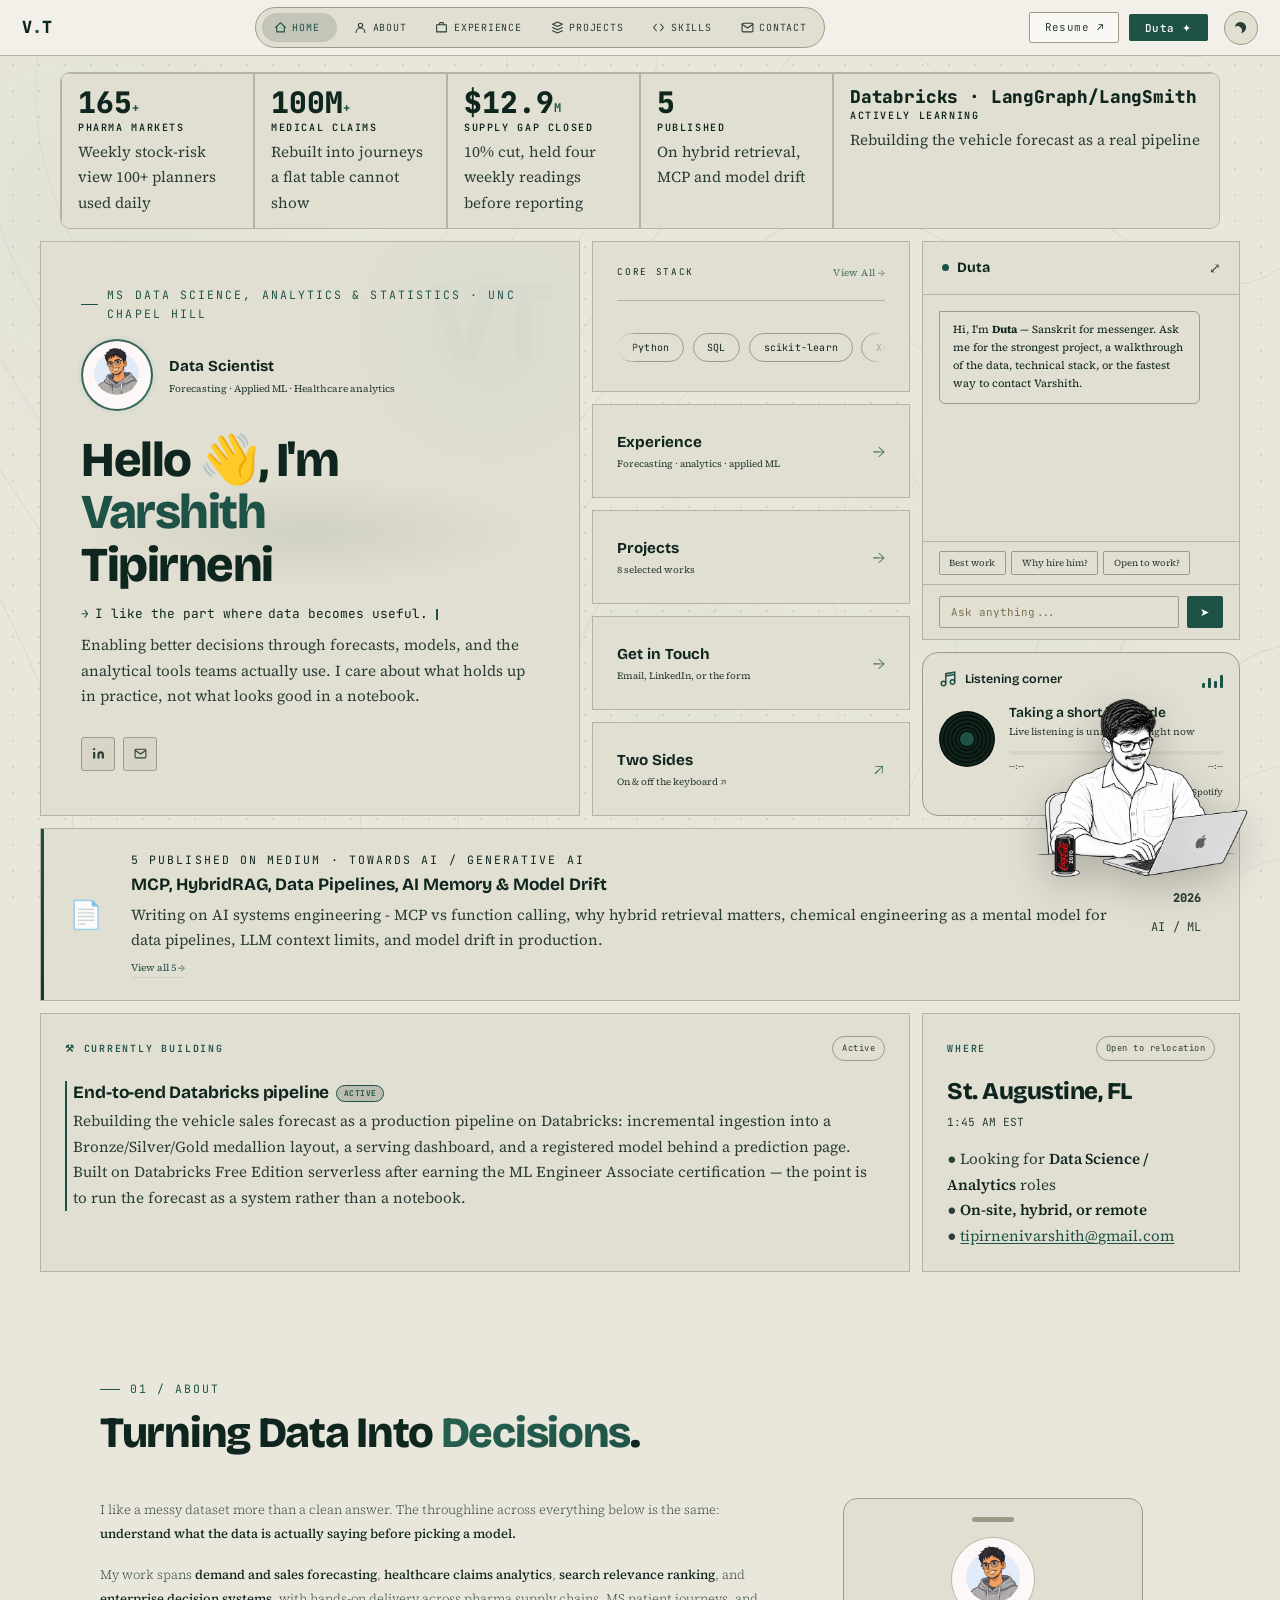
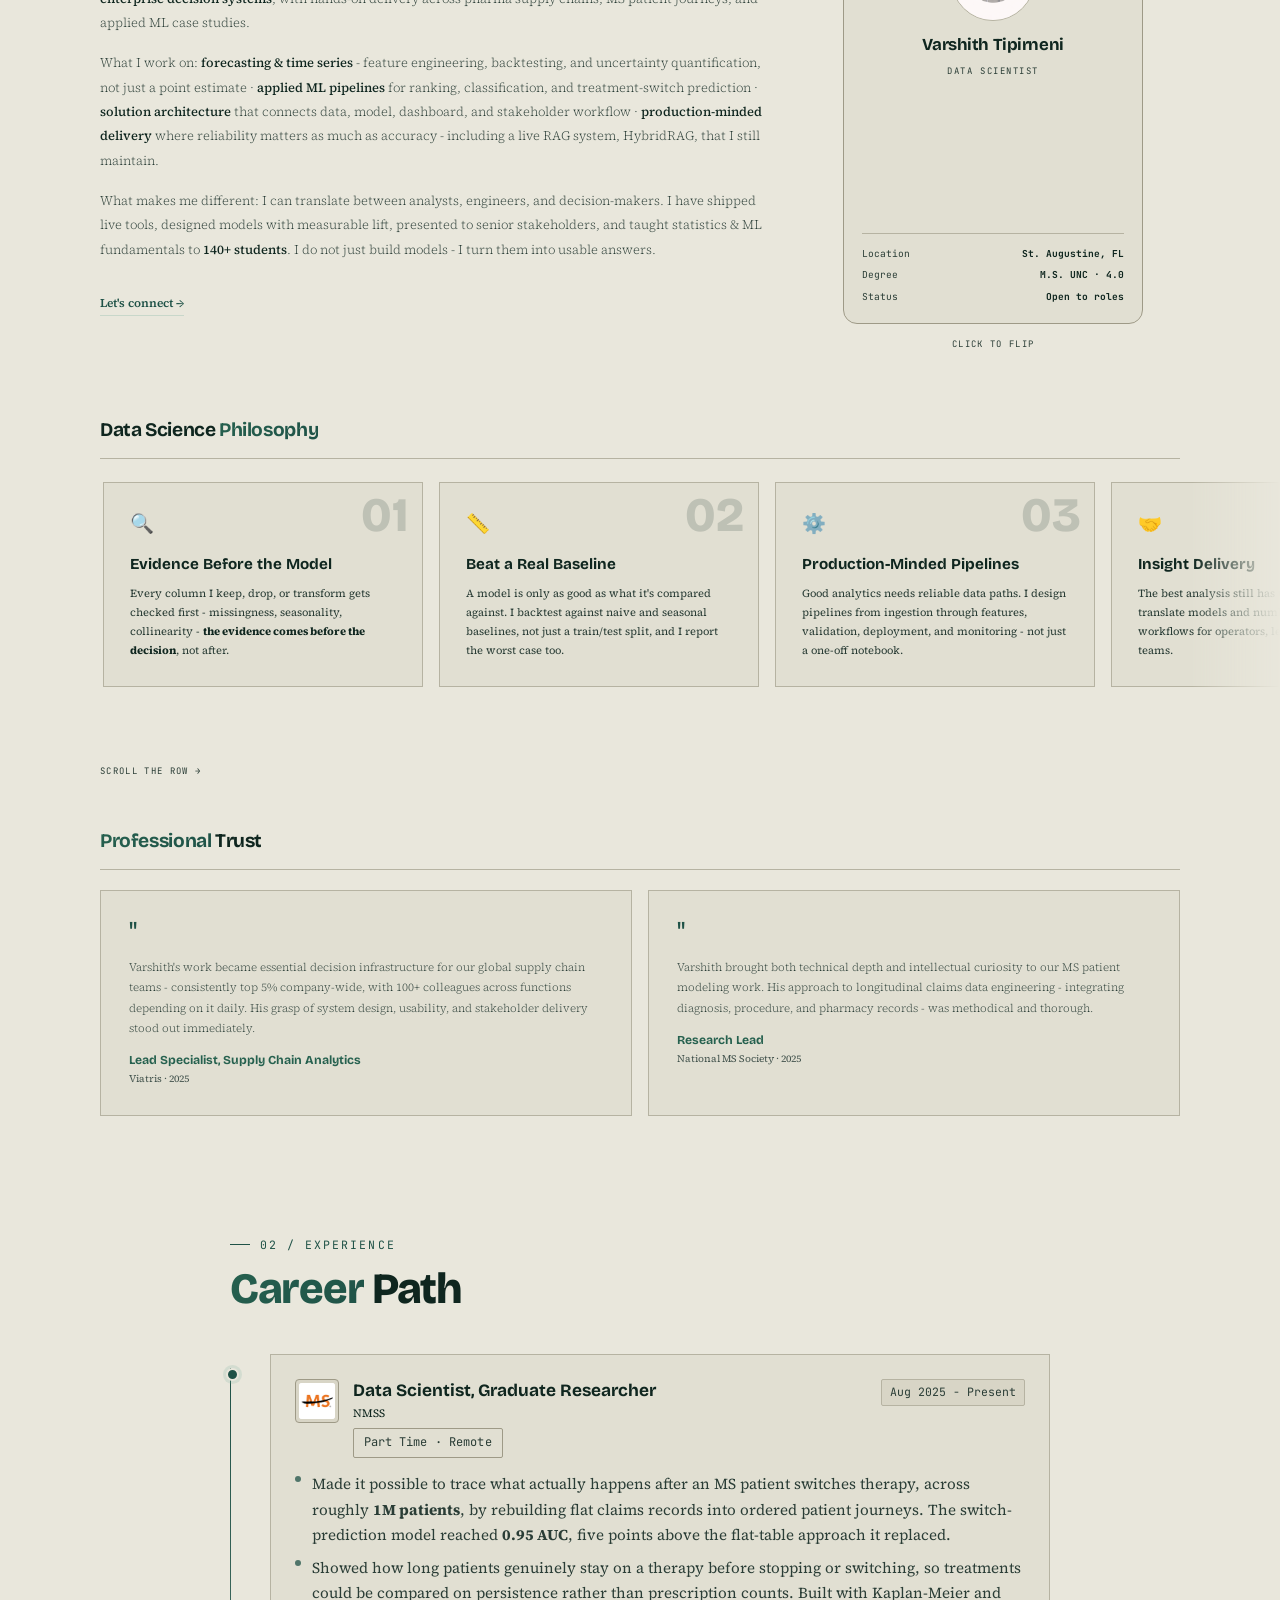
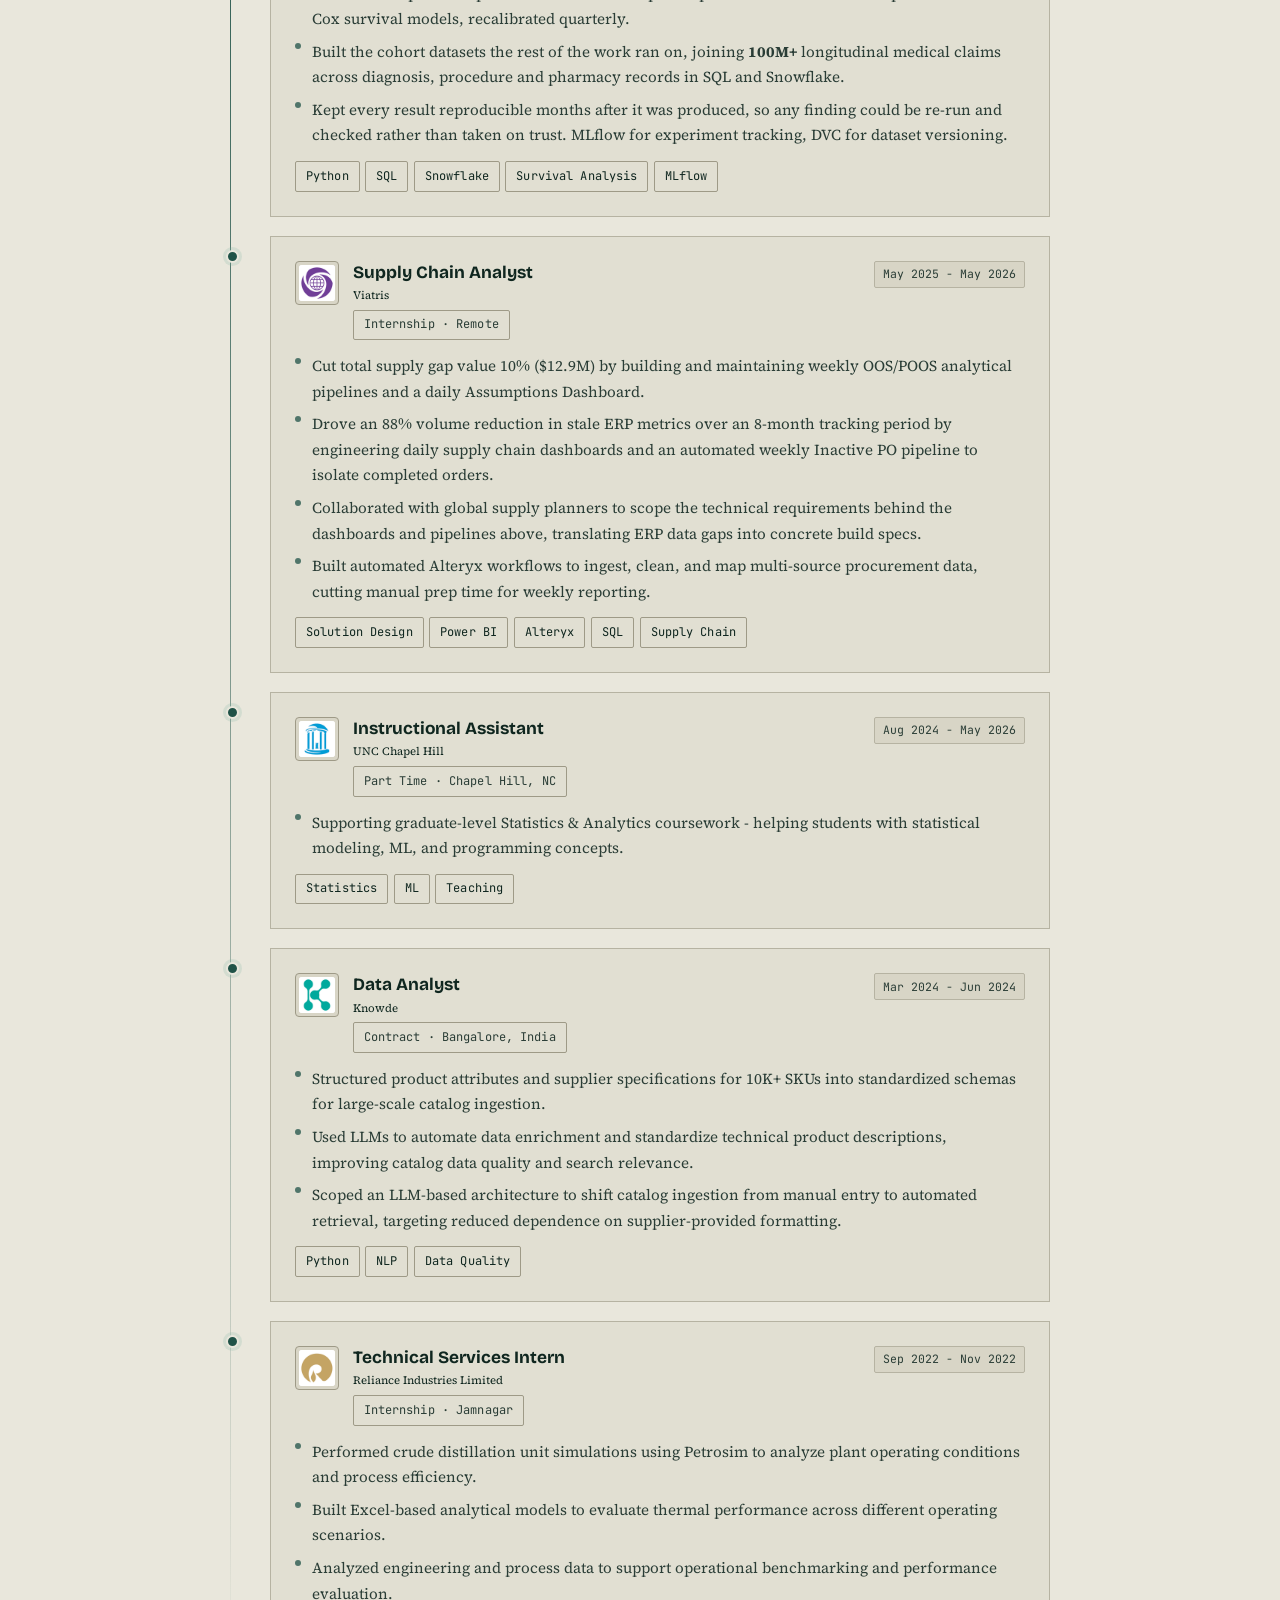
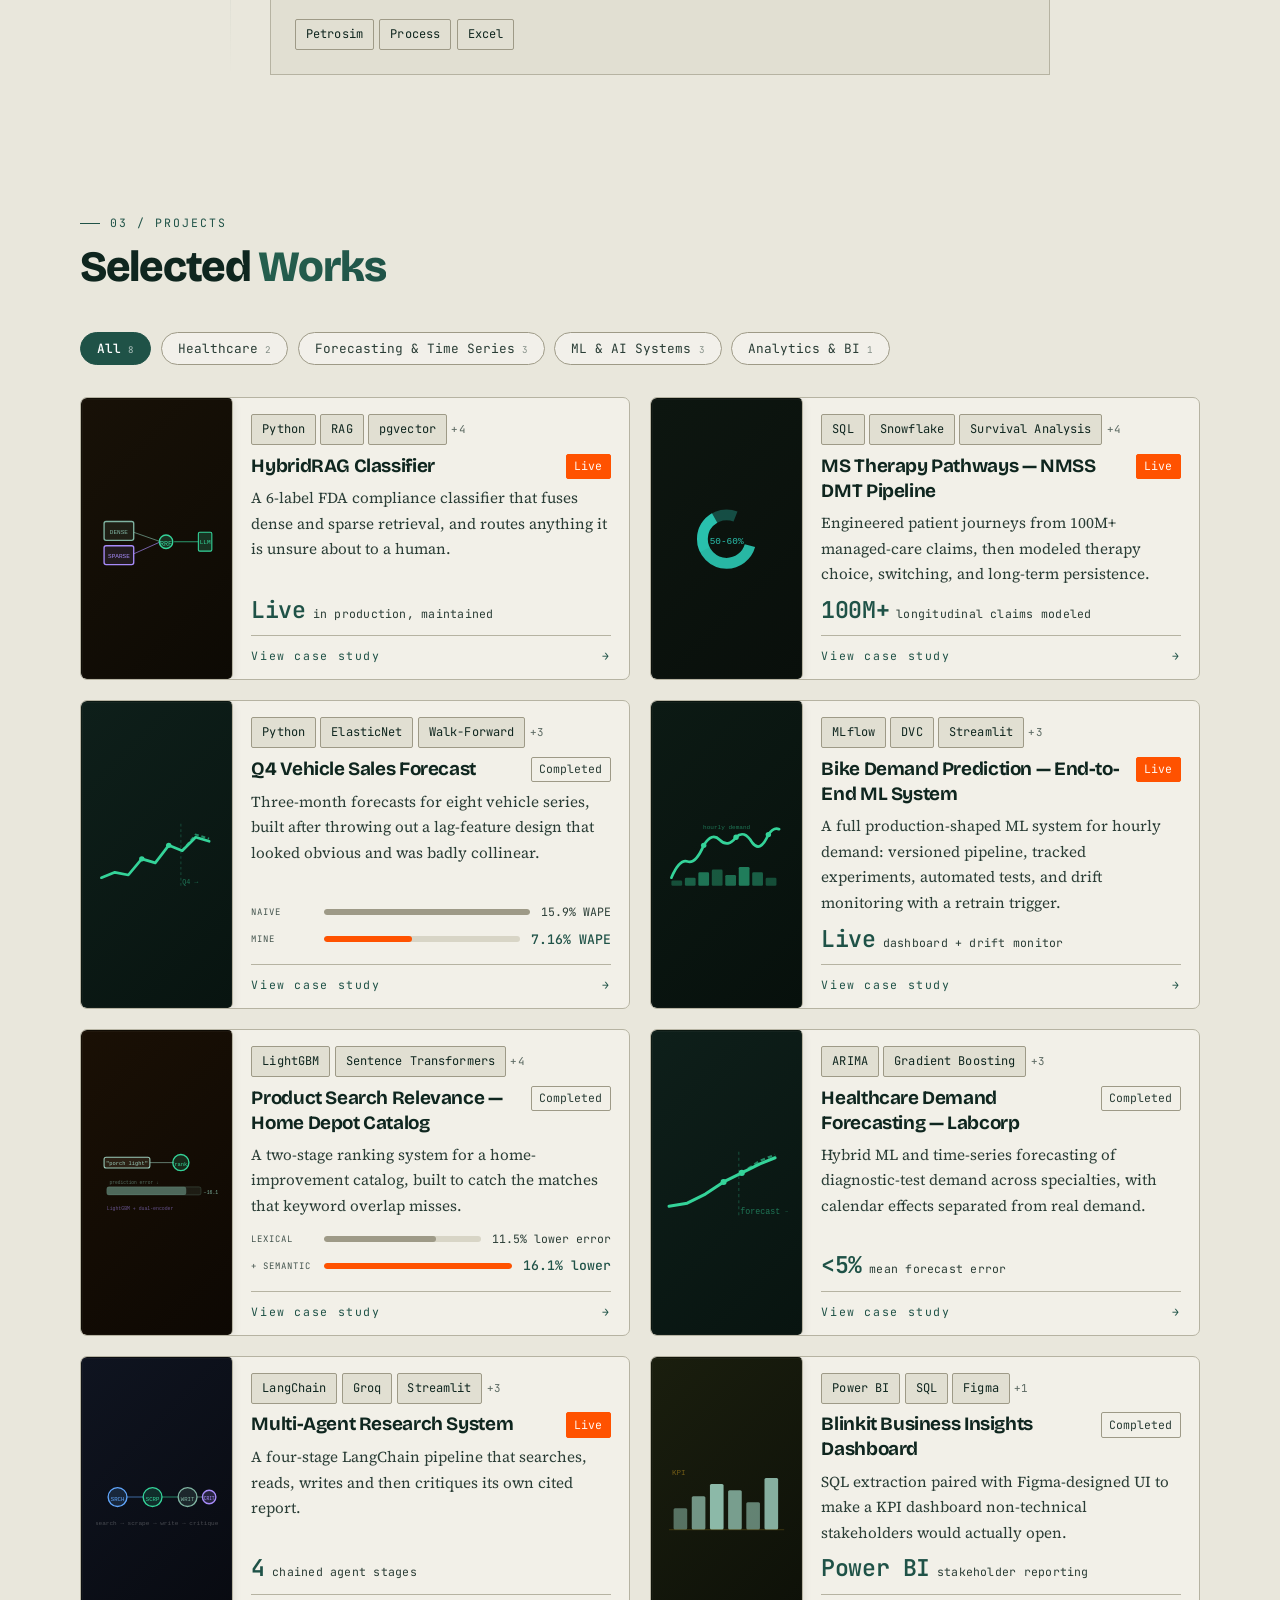
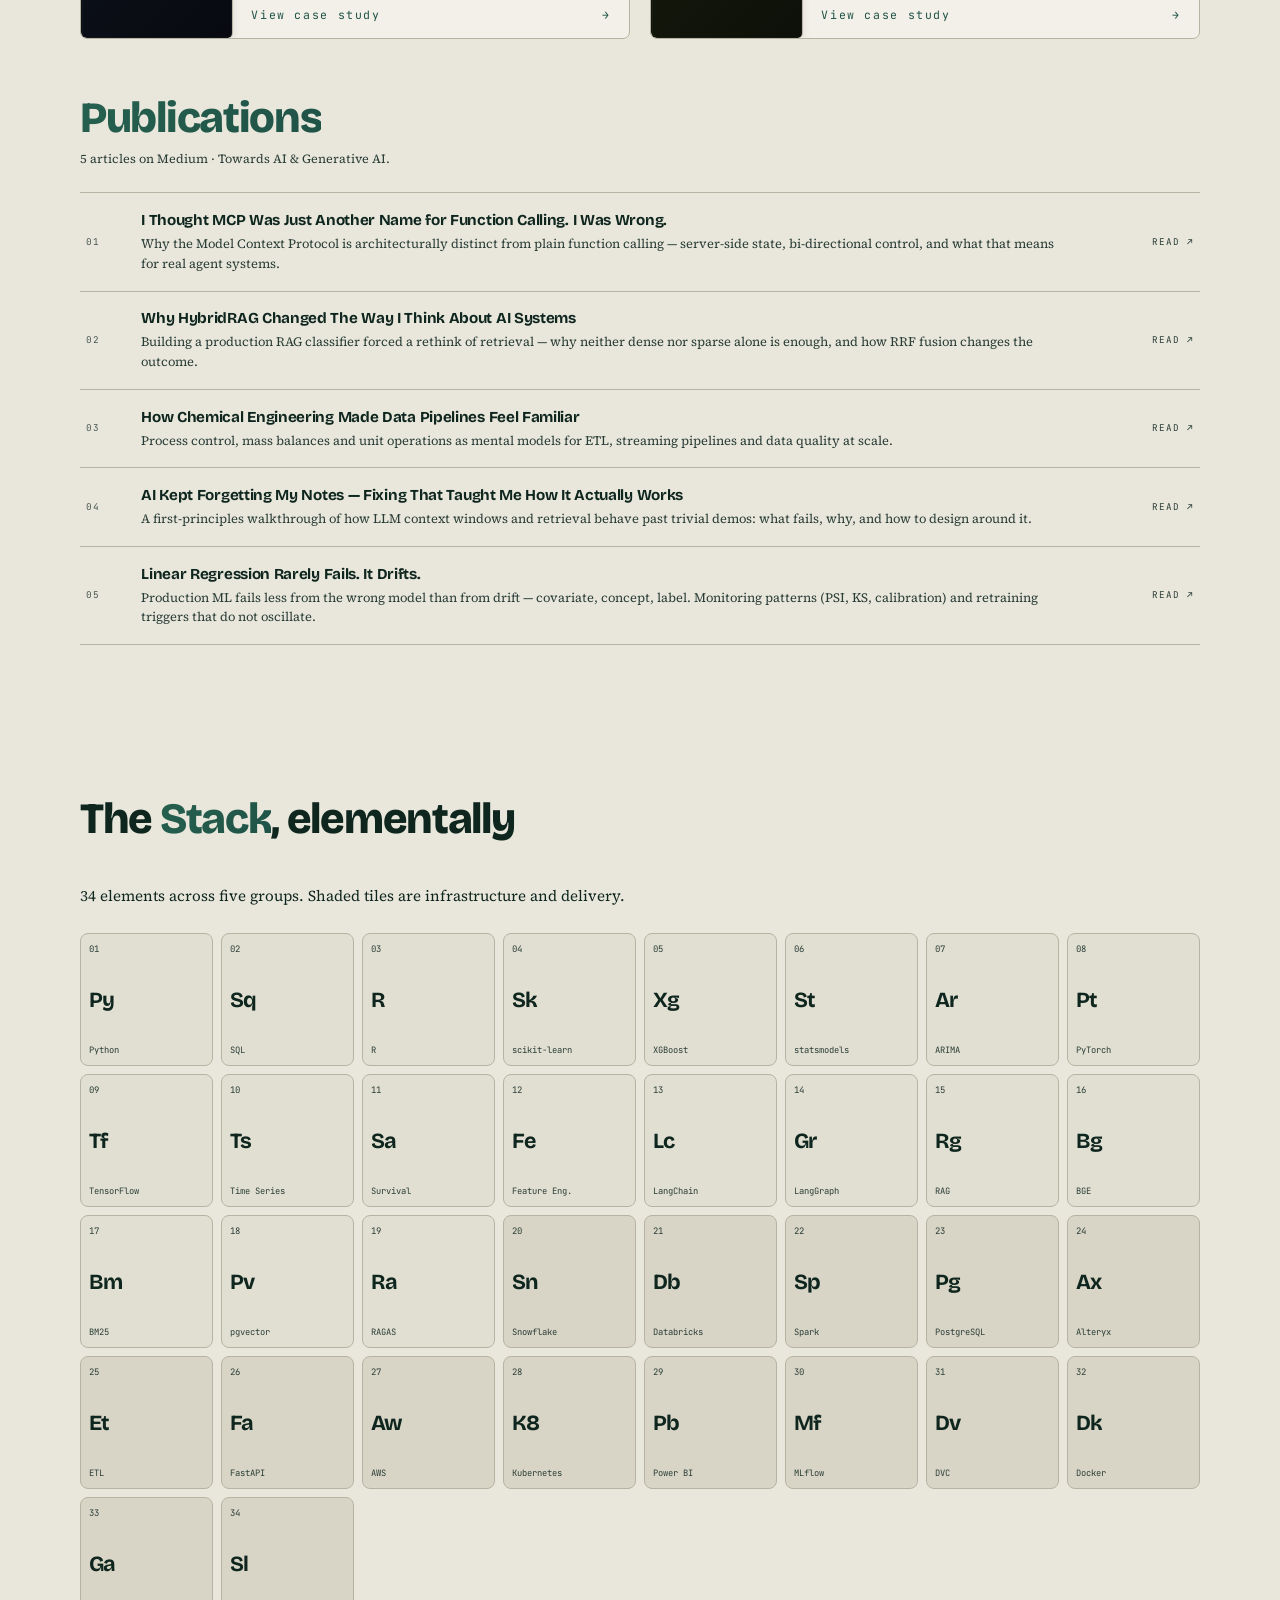
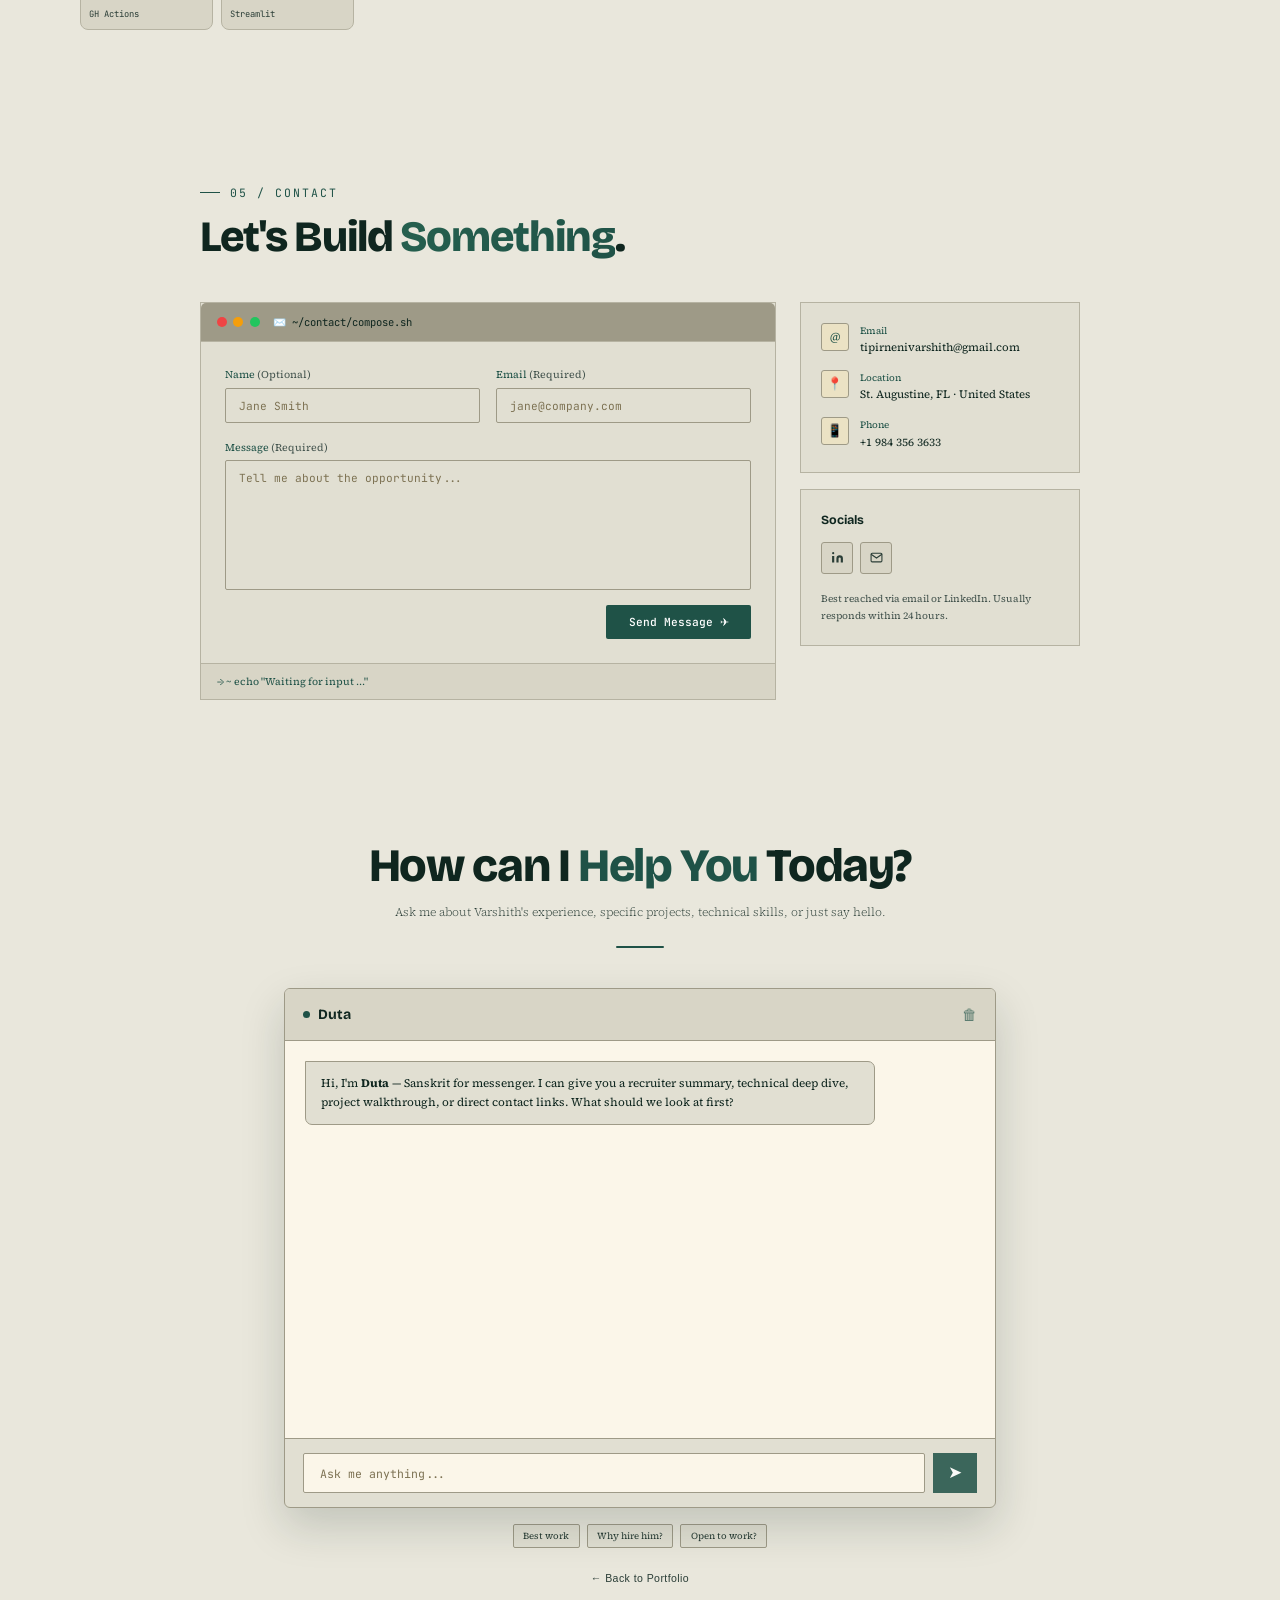
==== commit 595b665d: "Add Spotify listening card and bound mobile chat height" ====
--- a/index.html
+++ b/index.html
@@ -1311,8 +1311,45 @@
 }
 
 /* ── chat panel: the log fills the bento cell instead of capping short ── */
-.b-ask-msgs{ max-height:none !important; min-height:150px }
-.b-ask-qchips,.b-ask-input{ flex:0 0 auto }
+.home-sidebar{grid-column:3;grid-row:1/4;display:flex;flex-direction:column;gap:.75rem;min-width:0;min-height:0}
+.home-sidebar .b-ask{flex:1 1 0;height:0;min-height:340px;max-height:none}
+.b-ask-msgs{flex:1 1 0;min-height:0;max-height:none}
+.b-ask-hdr,.b-ask-qchips,.b-ask-input,.ask-win-hdr,.ask-win-inp-row,.ask-fallback{flex-shrink:0}
+.m-bot,.m-user,.aw{flex-shrink:0;overflow-wrap:anywhere;min-width:0}
+.ai-inp,.ask-win-inp{min-width:0}
+.ask-win-msgs{flex:1 1 0;max-height:none}
+.music-card{flex:0 0 auto;border:1px solid var(--border2);background:var(--bg2);border-radius:16px;padding:1rem;min-width:0}
+.music-heading{display:flex;align-items:center;justify-content:space-between;gap:.5rem;margin-bottom:.9rem}
+.music-label{font-family:var(--brig);font-size:.78rem;font-weight:600;display:flex;align-items:center;gap:.5rem}
+.music-label svg{width:18px;height:18px;color:var(--teal)}
+.music-eq{display:flex;align-items:flex-end;gap:3px;height:18px;color:var(--teal)}
+.music-eq i{display:block;width:3px;height:5px;background:currentColor;border-radius:1px}
+.music-eq i:nth-child(2){height:10px}.music-eq i:nth-child(3){height:7px}.music-eq i:nth-child(4){height:13px}
+.music-card.is-playing .music-eq i{animation:musicPulse .9s ease-in-out infinite alternate}
+.music-card.is-playing .music-eq i:nth-child(2){animation-delay:-.4s}.music-card.is-playing .music-eq i:nth-child(3){animation-delay:-.7s}
+.music-track{display:flex;align-items:center;gap:.85rem;min-width:0;text-decoration:none;color:var(--text)}
+.music-track:hover .music-title{text-decoration:underline;text-underline-offset:3px}
+.music-record{width:56px;height:56px;flex:0 0 56px;border-radius:50%;position:relative;overflow:hidden;background:repeating-radial-gradient(circle,#10241c 0 2px,#060e0a 3px 4px)}
+.music-record::after{content:'';position:absolute;inset:21px;border-radius:50%;background:var(--teal)}
+.music-record img{width:100%;height:100%;object-fit:cover;position:relative;z-index:1}
+.music-details{flex:1;min-width:0}.music-title{font-family:var(--brig);font-size:.86rem;line-height:1.35;font-weight:600;display:block;overflow:hidden;text-overflow:ellipsis;white-space:nowrap}
+.music-artist{display:block;color:var(--muted2);font-size:.62rem;line-height:1.5;margin-top:.2rem;overflow:hidden;text-overflow:ellipsis;white-space:nowrap}
+.music-progress{display:block;width:100%;height:4px;accent-color:var(--teal);margin-top:.65rem;border:none;border-radius:8px;overflow:hidden;background:var(--bg3)}
+.music-progress::-webkit-progress-bar{background:var(--bg3)}.music-progress::-webkit-progress-value{background:var(--teal);border-radius:8px}.music-progress::-moz-progress-bar{background:var(--teal)}
+.music-times{display:flex;justify-content:space-between;color:var(--muted2);font-size:.56rem;margin-top:.3rem}
+.music-brand{display:flex;align-items:center;justify-content:flex-end;gap:.3rem;margin-top:.7rem;color:var(--muted2);font-size:.55rem;text-decoration:none}
+.music-brand svg{width:14px;height:14px;fill:currentColor}
+@keyframes musicPulse{to{height:17px}}
+@media(max-width:960px){
+  .home-sidebar{grid-column:1/-1;grid-row:auto}
+  .home-sidebar .b-ask{flex:none;height:400px;min-height:0;max-height:400px}
+}
+@media(max-width:620px){
+  .home-sidebar .b-ask{height:390px;max-height:390px}
+  .ask-win{height:480px;height:min(480px,calc(100svh - 100px));min-height:0;max-height:480px}
+  .b-ask-msgs,.ask-win-msgs{height:0;min-height:0;max-height:none;flex:1 1 0}
+}
+@media(prefers-reduced-motion:reduce){.music-card.is-playing .music-eq i{animation:none}}
 
 /* ── philosophy rail runs the full width of the viewport ──────────────── */
 .philo-rail{
@@ -1478,6 +1515,7 @@
   </div>
 
   <!-- Ask mini -->
+  <div class="home-sidebar">
   <div class="b-ask anim d2">
     <div class="b-ask-hdr"><div class="b-ask-title"><div class="pdot"></div>Duta</div><button class="b-ask-expand" onclick="go('ask')">⤢</button></div>
     <div class="b-ask-msgs" id="home-msgs"><div class="m-bot">Hi, I'm <b>Duta</b> — Sanskrit for messenger. Ask me for the strongest project, a walkthrough of the data, technical stack, or the fastest way to contact Varshith.</div></div>
@@ -1487,6 +1525,23 @@
       <span class="qc" onclick="hAsk('Open to work?')">Open to work?</span>
     </div>
     <div class="b-ask-input"><input class="ai-inp" id="home-inp" placeholder="Ask anything..." onkeydown="if(event.key==='Enter')hSend()"><button class="ai-snd" onclick="hSend()">➤</button></div>
+  </div>
+  <section class="music-card anim d3" id="now-playing" aria-label="Varshith's Spotify listening">
+    <div class="music-heading">
+      <div class="music-label"><svg viewBox="0 0 24 24" fill="none" stroke="currentColor" stroke-width="2" aria-hidden="true"><path d="M9 18V5l12-2v13M9 8l12-2"/><ellipse cx="6" cy="18" rx="3" ry="3"/><ellipse cx="18" cy="16" rx="3" ry="3"/></svg><span id="music-status">Listening corner</span></div>
+      <span class="music-eq" aria-hidden="true"><i></i><i></i><i></i><i></i></span>
+    </div>
+    <a class="music-track" id="music-link" href="https://open.spotify.com/" target="_blank" rel="noopener noreferrer">
+      <span class="music-record"><img id="music-art" alt="" hidden referrerpolicy="no-referrer"></span>
+      <span class="music-details">
+        <span class="music-title" id="music-title">Music, between the work.</span>
+        <span class="music-artist" id="music-artist">Live listening coming soon</span>
+        <progress class="music-progress" id="music-progress" value="0" max="1" aria-label="Track progress"></progress>
+        <span class="music-times"><span id="music-elapsed">--:--</span><span id="music-duration">--:--</span></span>
+      </span>
+    </a>
+    <a class="music-brand" href="https://open.spotify.com/" target="_blank" rel="noopener noreferrer"><svg viewBox="0 0 24 24" aria-hidden="true"><path d="M12 0a12 12 0 1 0 0 24 12 12 0 0 0 0-24zm5.5 17.3a.75.75 0 0 1-1 .3c-2.8-1.7-6.3-2.1-10.4-1.1a.75.75 0 0 1-.4-1.5c4.5-1 8.4-.6 11.5 1.3.4.2.5.7.3 1zm1.5-3.3a.94.94 0 0 1-1.3.3c-3.2-2-8-2.6-11.8-1.4a.94.94 0 1 1-.6-1.8c4.4-1.3 9.7-.7 13.4 1.6.4.3.6.9.3 1.3zm.1-3.5C15.3 8.3 9 8 5.4 9.1a1.13 1.13 0 1 1-.7-2.1c4.2-1.3 11.2-1 15.6 1.6a1.13 1.13 0 0 1-1.2 1.9z"/></svg>Spotify</a>
+  </section>
   </div>
 
   <!-- Stack -->
@@ -1767,6 +1822,7 @@
   </div>
 </div>
 
+<script src="assets/now-playing.js" defer></script>
 <script>
 
 // ── ROUTING & ANIMATIONS - single-page scroll ──
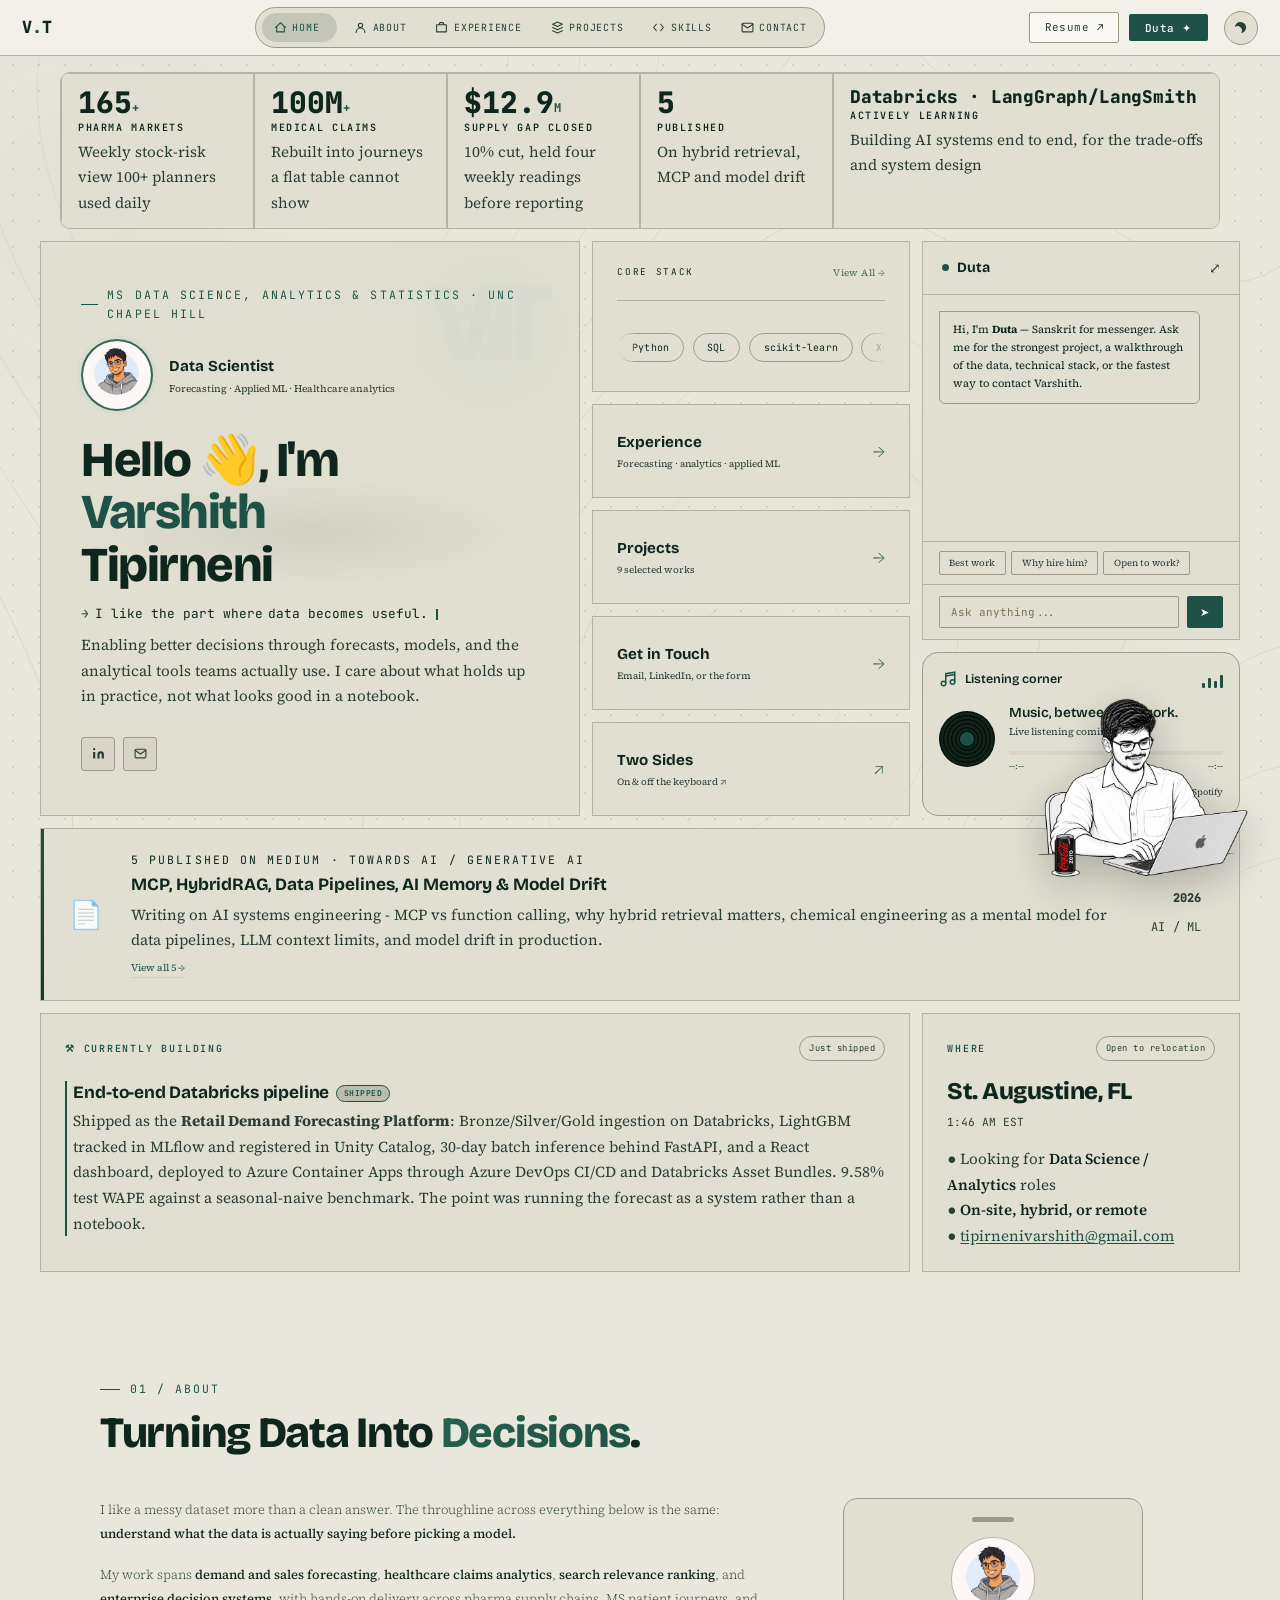
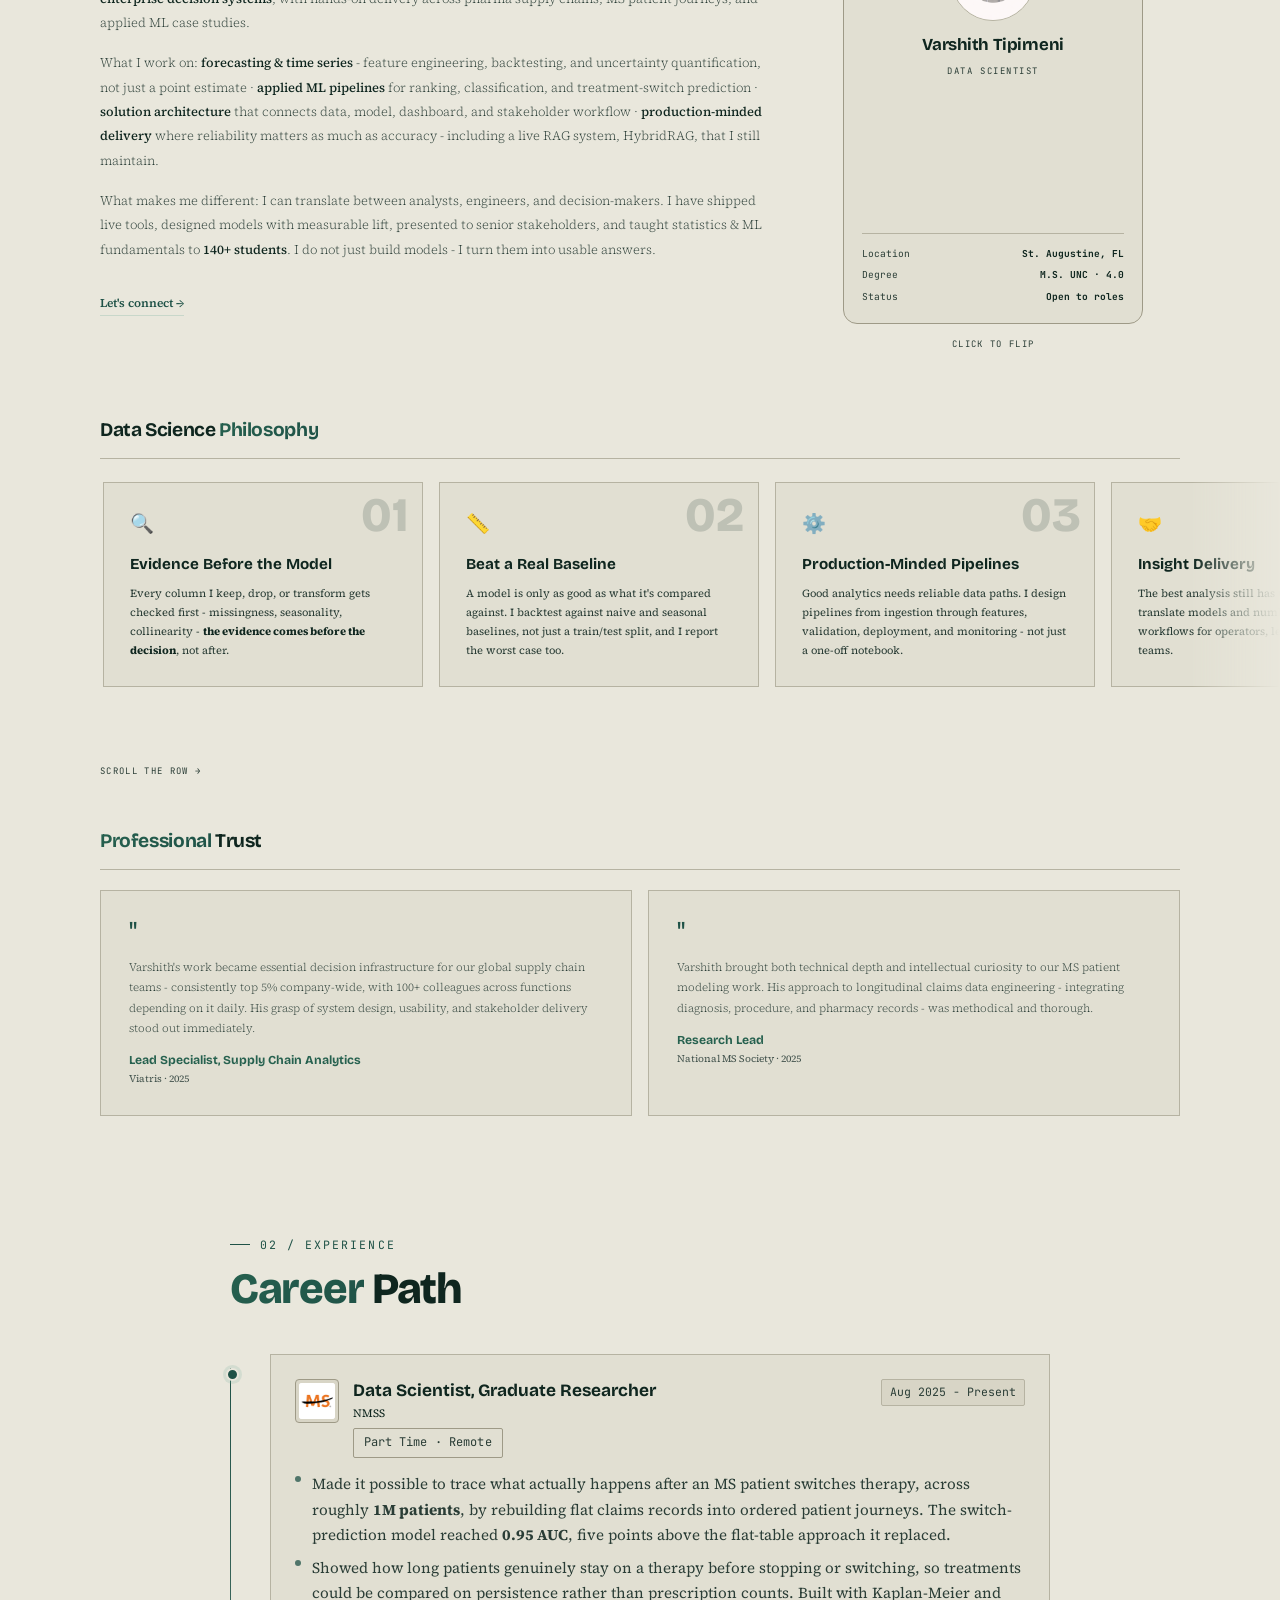
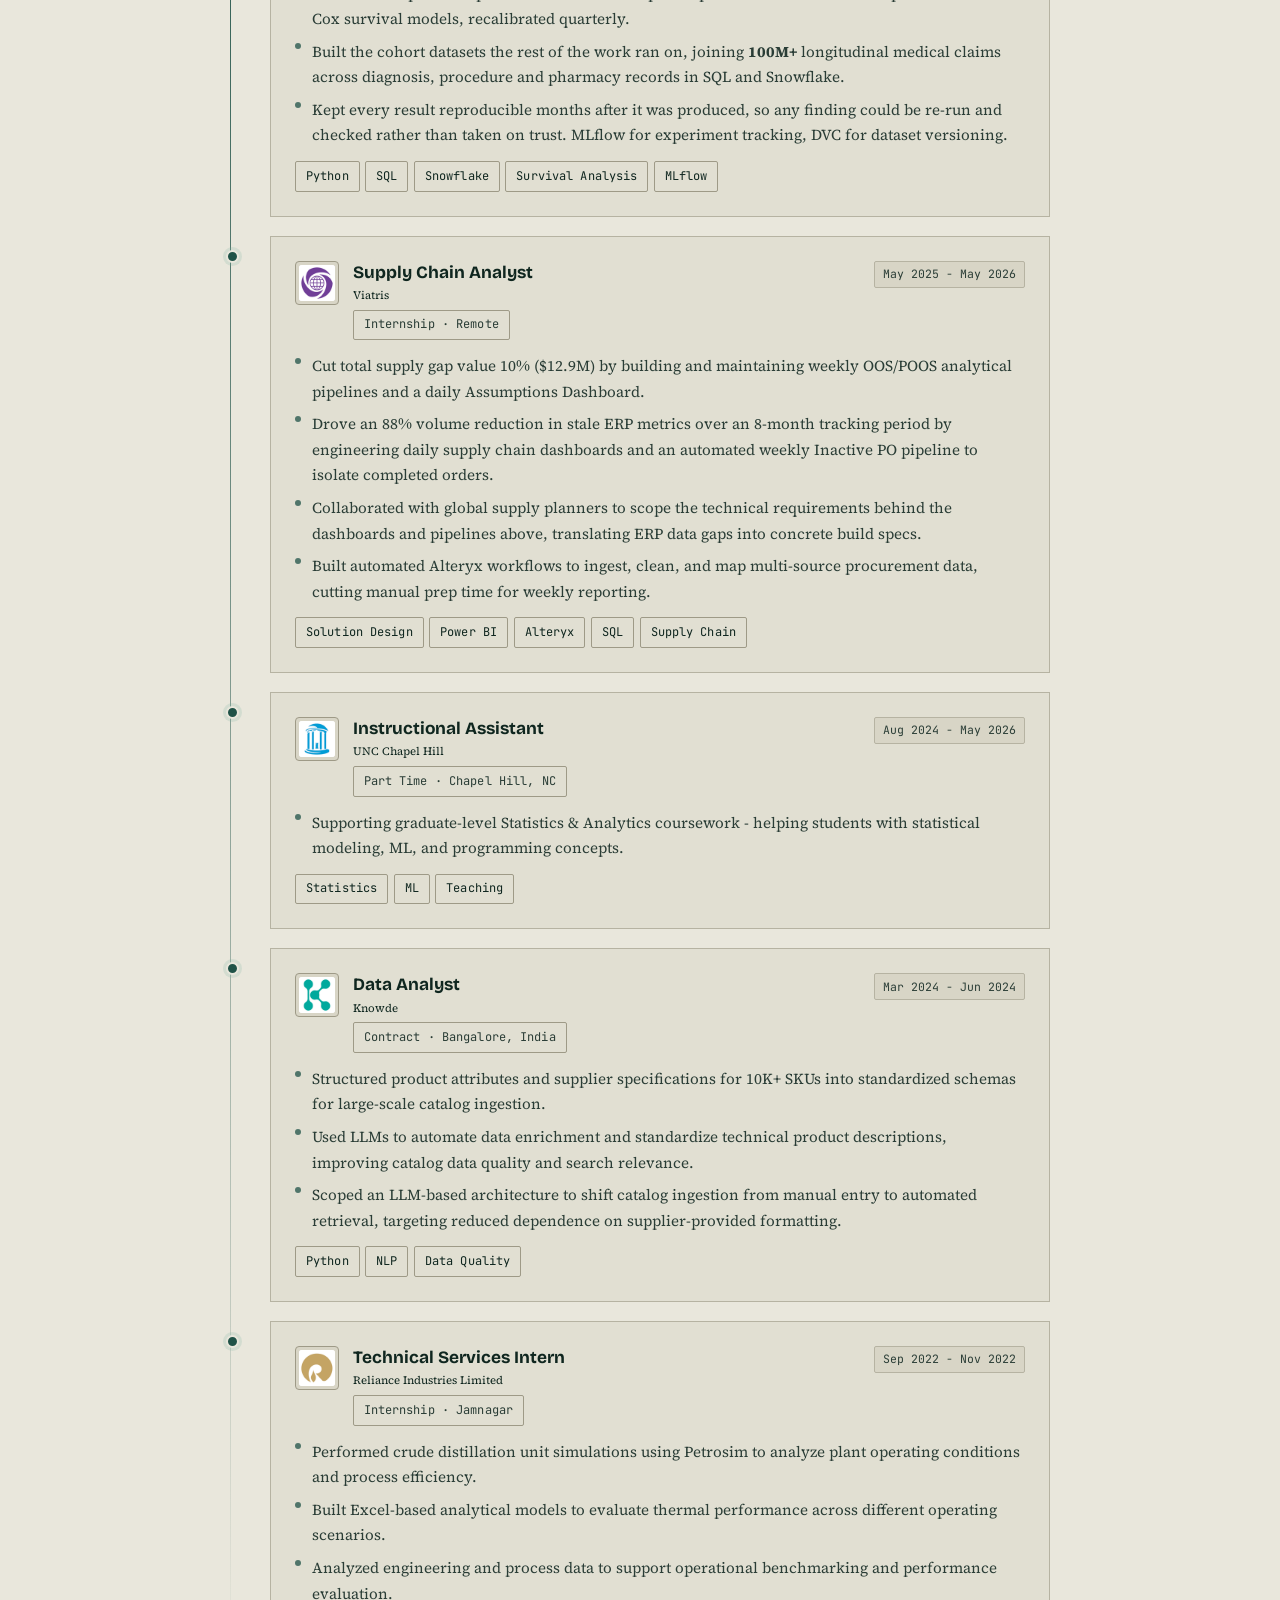
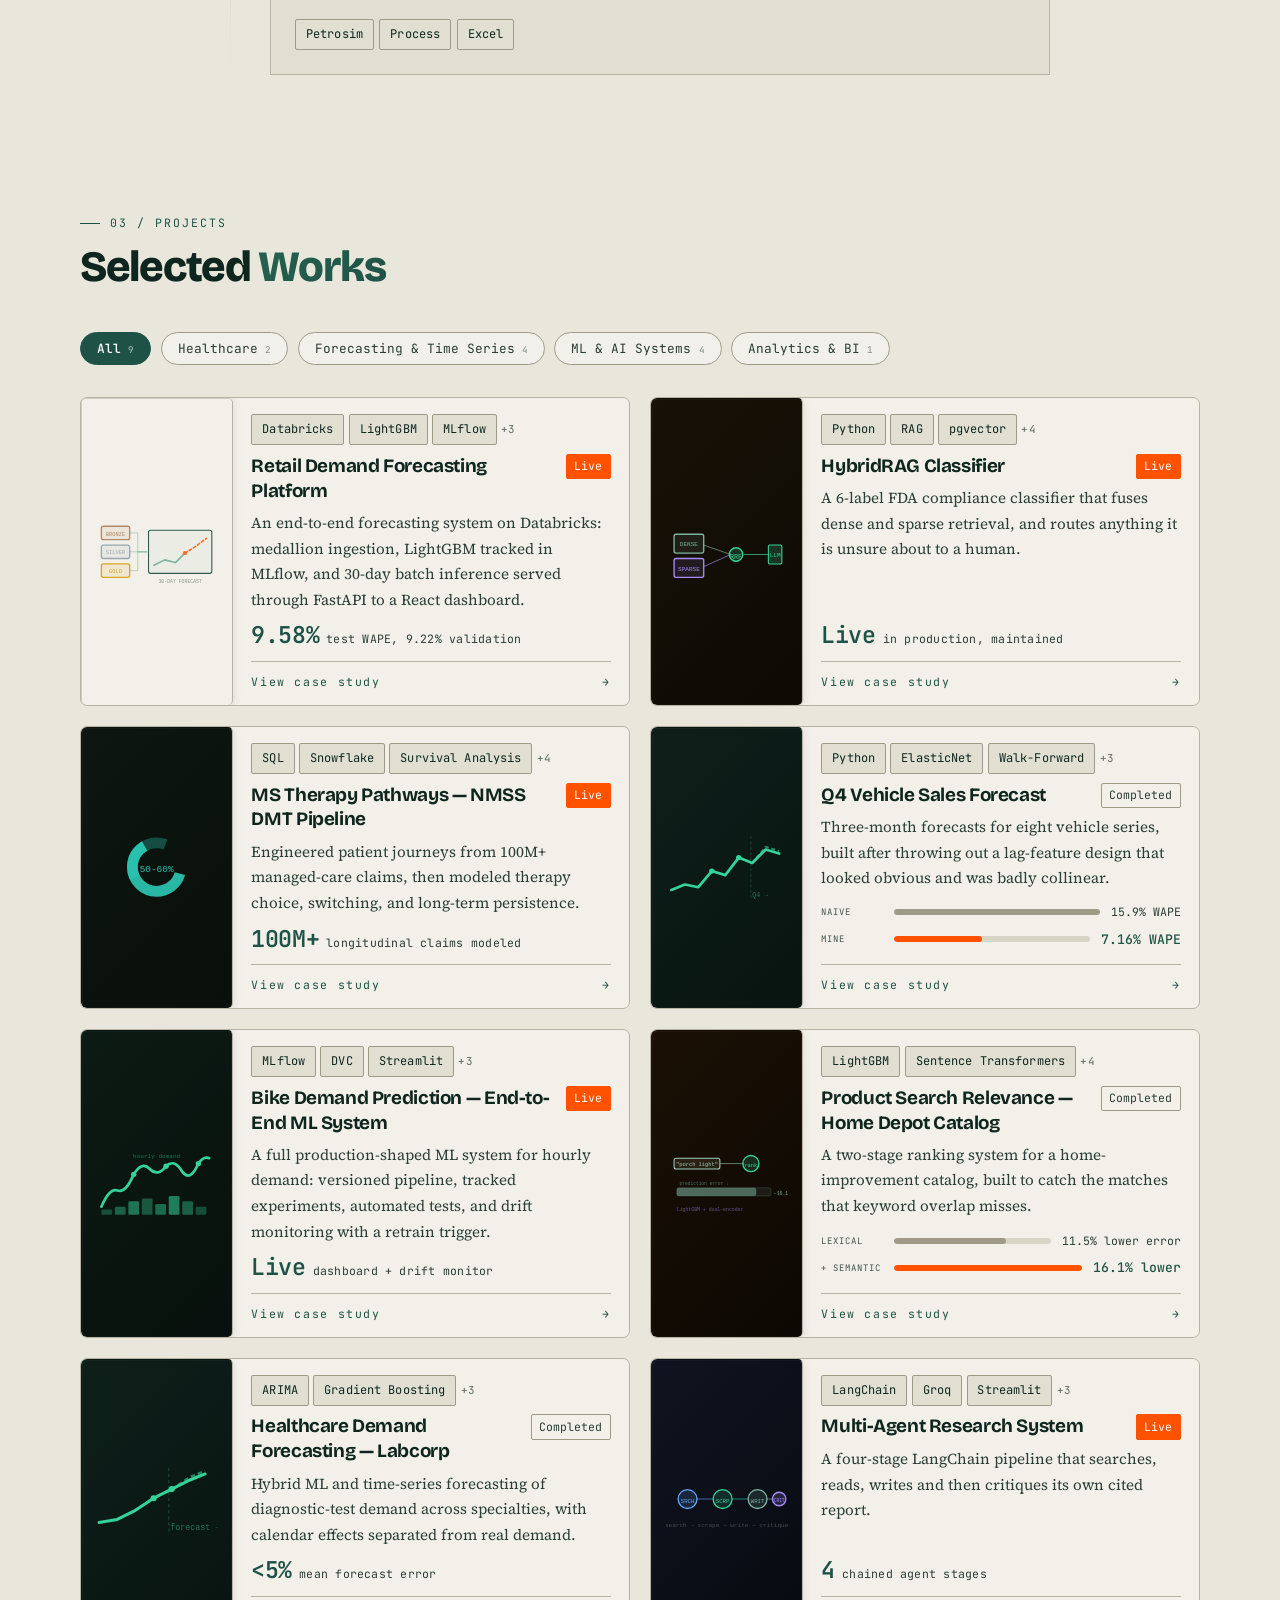
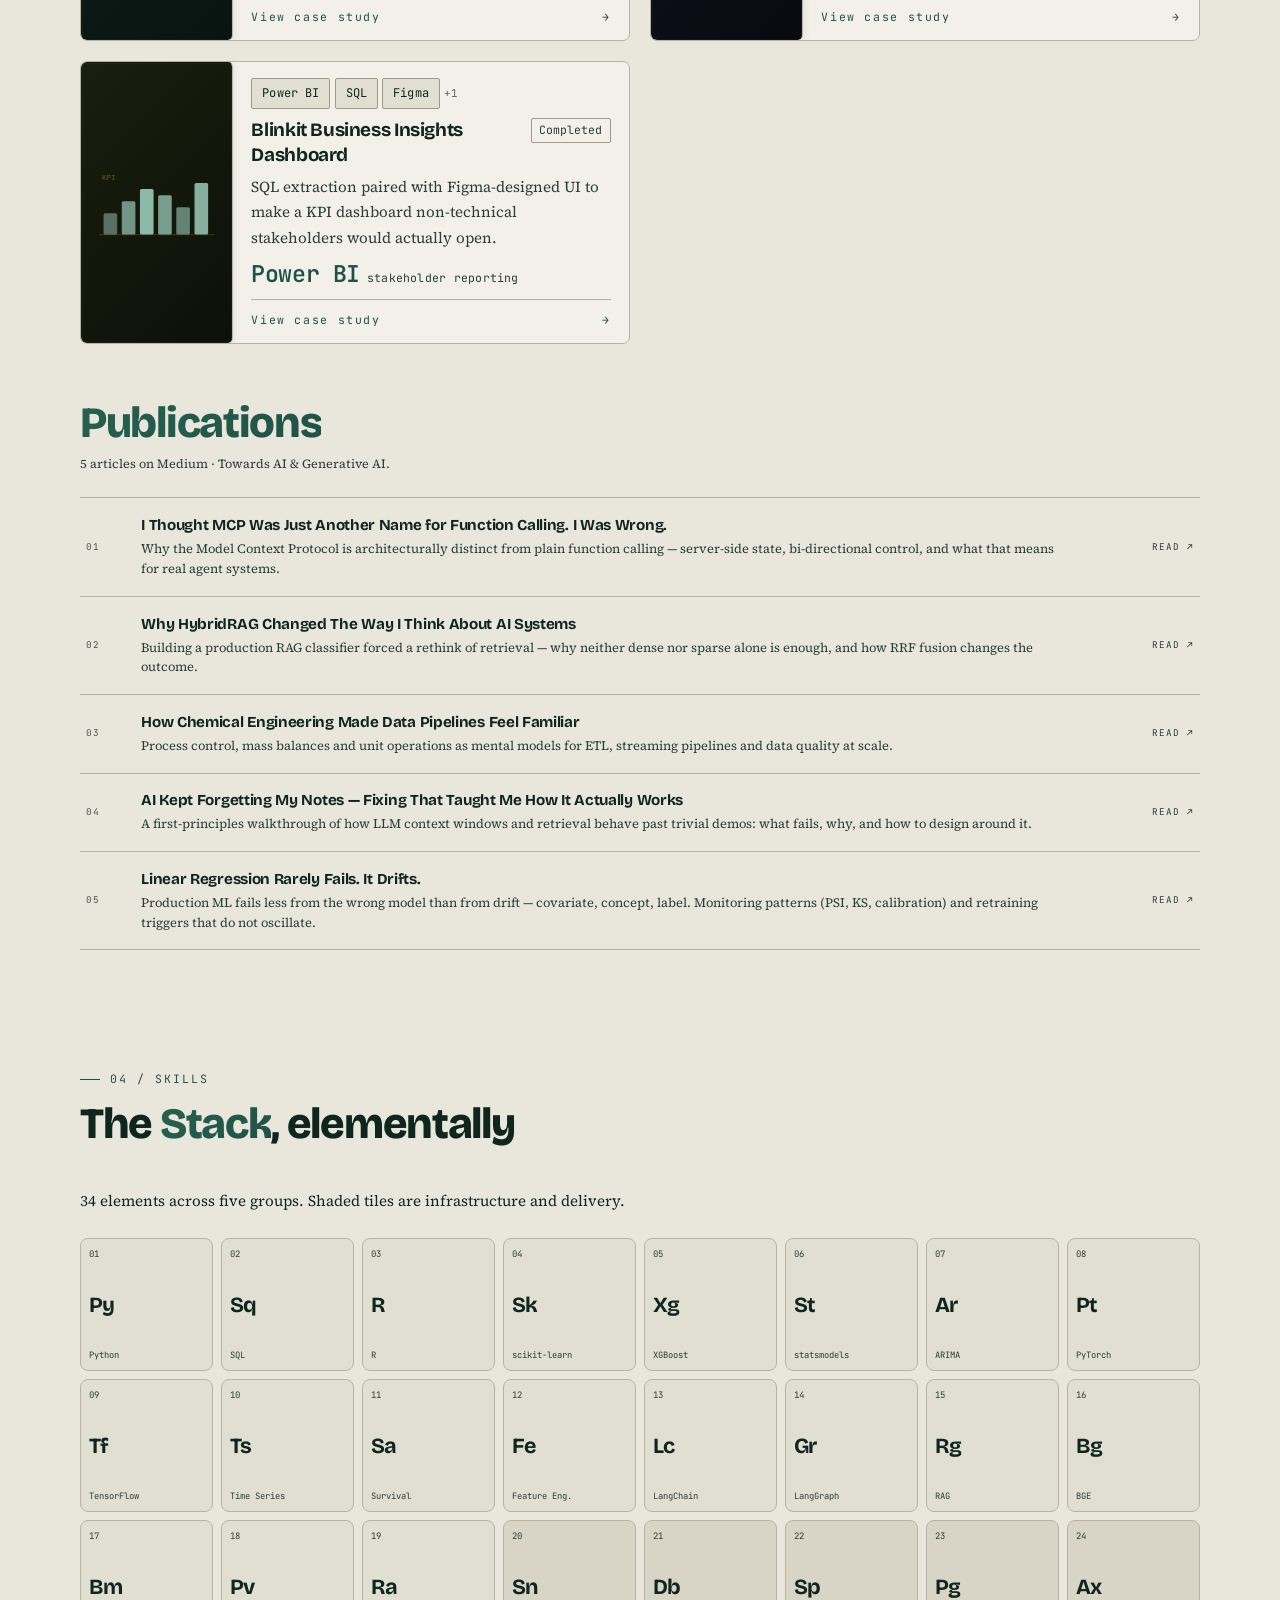
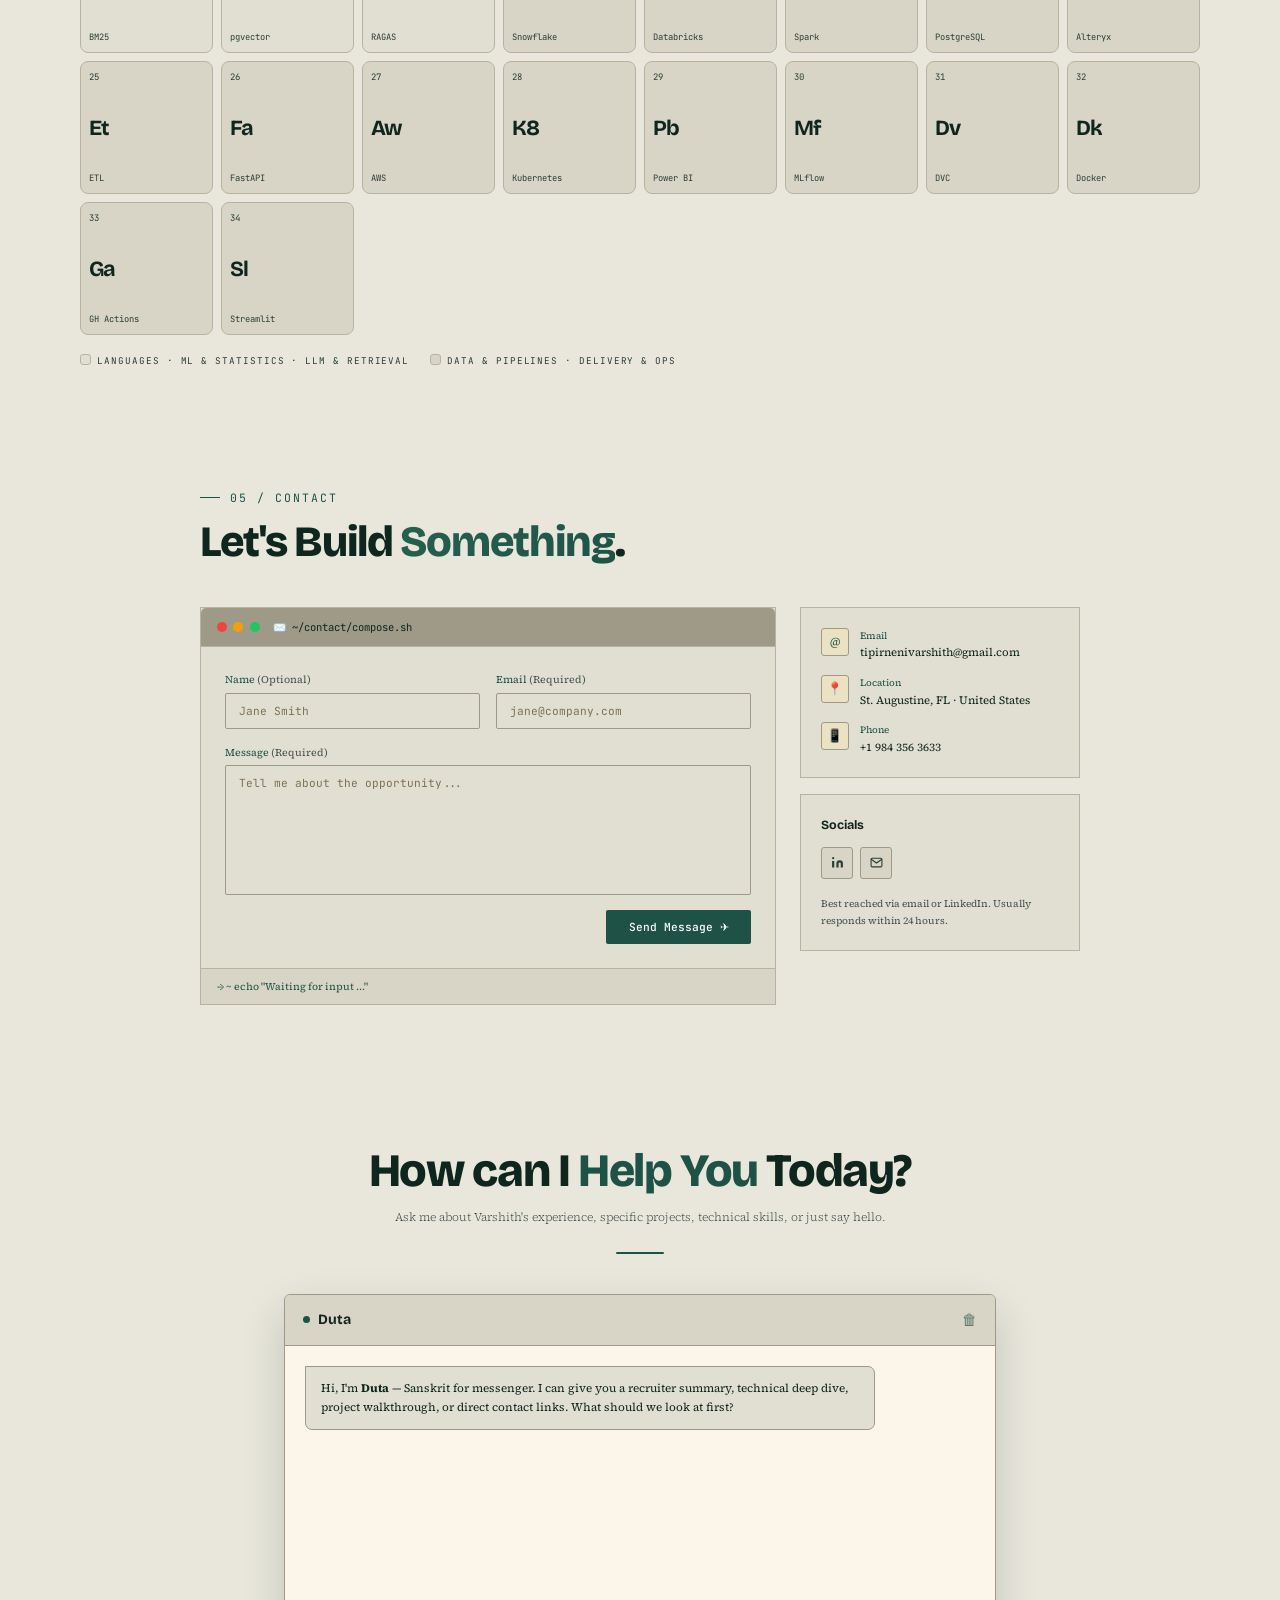
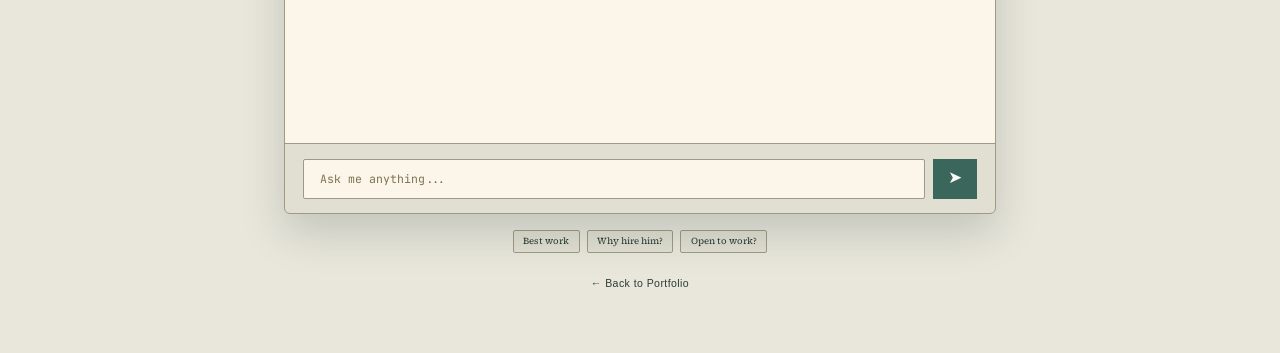
==== commit ab025a6f: "Update portfolio and chatbot knowledge" ====
--- a/index.html
+++ b/index.html
@@ -1328,7 +1328,7 @@
 .music-card.is-playing .music-eq i{animation:musicPulse .9s ease-in-out infinite alternate}
 .music-card.is-playing .music-eq i:nth-child(2){animation-delay:-.4s}.music-card.is-playing .music-eq i:nth-child(3){animation-delay:-.7s}
 .music-track{display:flex;align-items:center;gap:.85rem;min-width:0;text-decoration:none;color:var(--text)}
-.music-track:hover .music-title{text-decoration:underline;text-underline-offset:3px}
+
 .music-record{width:56px;height:56px;flex:0 0 56px;border-radius:50%;position:relative;overflow:hidden;background:repeating-radial-gradient(circle,#10241c 0 2px,#060e0a 3px 4px)}
 .music-record::after{content:'';position:absolute;inset:21px;border-radius:50%;background:var(--teal)}
 .music-record img{width:100%;height:100%;object-fit:cover;position:relative;z-index:1}
@@ -1391,6 +1391,7 @@
 };
 window.KEYSTACK={
   hybridrag:['Python','RAG','pgvector'],
+  salesai:  ['Databricks','LightGBM','MLflow'],
   nmss:     ['SQL','Snowflake','Survival Analysis'],
   vehicle:  ['Python','ElasticNet','Walk-Forward'],
   bike:     ['MLflow','DVC','Streamlit'],
@@ -1489,7 +1490,7 @@
   </div>
     <div class="b-stat anim d3" style="grid-column:span 2">
     <div class="stat-num" style="font-size:1.1rem;letter-spacing:-.01em;white-space:normal">Databricks · LangGraph/LangSmith</div>
-    <div class="stat-info"><div class="stat-label">Actively Learning</div><div class="stat-desc">Rebuilding the vehicle forecast as a real pipeline</div></div>
+    <div class="stat-info"><div class="stat-label">Actively Learning</div><div class="stat-desc">Building AI systems end to end, for the trade-offs and system design</div></div>
   </div>
 </div>
 
@@ -1540,7 +1541,7 @@
         <span class="music-times"><span id="music-elapsed">--:--</span><span id="music-duration">--:--</span></span>
       </span>
     </a>
-    <a class="music-brand" href="https://open.spotify.com/" target="_blank" rel="noopener noreferrer"><svg viewBox="0 0 24 24" aria-hidden="true"><path d="M12 0a12 12 0 1 0 0 24 12 12 0 0 0 0-24zm5.5 17.3a.75.75 0 0 1-1 .3c-2.8-1.7-6.3-2.1-10.4-1.1a.75.75 0 0 1-.4-1.5c4.5-1 8.4-.6 11.5 1.3.4.2.5.7.3 1zm1.5-3.3a.94.94 0 0 1-1.3.3c-3.2-2-8-2.6-11.8-1.4a.94.94 0 1 1-.6-1.8c4.4-1.3 9.7-.7 13.4 1.6.4.3.6.9.3 1.3zm.1-3.5C15.3 8.3 9 8 5.4 9.1a1.13 1.13 0 1 1-.7-2.1c4.2-1.3 11.2-1 15.6 1.6a1.13 1.13 0 0 1-1.2 1.9z"/></svg>Spotify</a>
+    <div class="music-brand"><svg viewBox="0 0 24 24" aria-hidden="true"><path d="M12 0a12 12 0 1 0 0 24 12 12 0 0 0 0-24zm5.5 17.3a.75.75 0 0 1-1 .3c-2.8-1.7-6.3-2.1-10.4-1.1a.75.75 0 0 1-.4-1.5c4.5-1 8.4-.6 11.5 1.3.4.2.5.7.3 1zm1.5-3.3a.94.94 0 0 1-1.3.3c-3.2-2-8-2.6-11.8-1.4a.94.94 0 1 1-.6-1.8c4.4-1.3 9.7-.7 13.4 1.6.4.3.6.9.3 1.3zm.1-3.5C15.3 8.3 9 8 5.4 9.1a1.13 1.13 0 1 1-.7-2.1c4.2-1.3 11.2-1 15.6 1.6a1.13 1.13 0 0 1-1.2 1.9z"/></svg>Spotify</div>
   </section>
   </div>
 
@@ -1608,7 +1609,7 @@
   <!-- Nav cards -->
   <div class="home-nav-cards anim d4">
     <a class="b-nav" onclick="go('experience');return false" href="#"><div><div class="b-nav-lbl">Experience</div><div class="b-nav-sub">Forecasting · analytics · applied ML</div></div><div class="b-nav-arr">→</div></a>
-    <a class="b-nav" onclick="go('projects');return false" href="#"><div><div class="b-nav-lbl">Projects</div><div class="b-nav-sub">8 selected works</div></div><div class="b-nav-arr">→</div></a>
+    <a class="b-nav" onclick="go('projects');return false" href="#"><div><div class="b-nav-lbl">Projects</div><div class="b-nav-sub">9 selected works</div></div><div class="b-nav-arr">→</div></a>
     <a class="b-nav" onclick="go('contact');return false" href="#"><div><div class="b-nav-lbl">Get in Touch</div><div class="b-nav-sub">Email, LinkedIn, or the form</div></div><div class="b-nav-arr">→</div></a>
     <a class="b-nav b-nav-sides" href="two-sides.html" target="_blank" rel="noopener"><div><div class="b-nav-lbl">Two Sides</div><div class="b-nav-sub">On &amp; off the keyboard ↗</div></div><div class="b-nav-arr" style="color:var(--amber)">↗</div></a>
   </div>
@@ -1629,13 +1630,13 @@
   <div class="b-build anim d6">
     <div class="card-label-row">
       <div class="card-label">⚒ Currently Building</div>
-      <div class="bld-tag">Active</div>
+      <div class="bld-tag">Just shipped</div>
     </div>
     <div class="bld-list">
       <div class="bld-item">
         <div>
-          <div class="bld-name">End-to-end Databricks pipeline<span class="bld-flagship">Active</span></div>
-          <div class="bld-desc">Rebuilding the vehicle sales forecast as a production pipeline on Databricks: incremental ingestion into a Bronze/Silver/Gold medallion layout, a serving dashboard, and a registered model behind a prediction page. Built on Databricks Free Edition serverless after earning the ML Engineer Associate certification &mdash; the point is to run the forecast as a system rather than a notebook.</div>
+          <div class="bld-name">End-to-end Databricks pipeline<span class="bld-flagship">Shipped</span></div>
+          <div class="bld-desc">Shipped as the <b>Retail Demand Forecasting Platform</b>: Bronze/Silver/Gold ingestion on Databricks, LightGBM tracked in MLflow and registered in Unity Catalog, 30-day batch inference behind FastAPI, and a React dashboard, deployed to Azure Container Apps through Azure DevOps CI/CD and Databricks Asset Bundles. 9.58% test WAPE against a seasonal-naive benchmark. The point was running the forecast as a system rather than a notebook.</div>
         </div>
       </div>
     </div>
@@ -1905,6 +1906,7 @@
   experience:'Experience',
   projects:'Projects',
   hybridrag:'HybridRAG',
+  salesAI:'Sales AI Platform',
   salesForecast:'Vehicle Sales Forecast',
   homeDepot:'Search Relevance',
   multiAgent:'Multi-Agent Research System',
@@ -2013,7 +2015,9 @@
   { intent:'experience', keys:['experience','work history','jobs','internship','worked','career','employment','roles'],
     a:"His experience has a useful range:<br><br>• <b>NMSS:</b> Data Scientist, Graduate Researcher - healthcare claims ML, treatment-switch modeling, patient journeys<br>• <b>Viatris:</b> Supply Chain Analyst, decision systems, reusable pipelines<br>• <b>UNC Chapel Hill:</b> graduate statistics and ML instruction<br>• <b>Knowde:</b> Data Analyst, product catalog quality and search relevance<br>• <b>Reliance:</b> process simulation and digital-twin thinking" },
   { intent:'projects', keys:['project','projects','built','building','what has he','portfolio','all project','demo','case study'],
-    a:"The portfolio clusters into three lanes:<br><br>• <b>Forecasting & ranking:</b> vehicle sales forecast, bike demand prediction, search relevance ranking, CO2 forecasting<br>• <b>Healthcare ML:</b> MS treatment switching, MS patient journeys, and demand forecasting<br>• <b>Applied AI:</b> HybridRAG and the Multi-Agent Research System<br><br>If you want the strongest signal, ask me about <b>Sales Forecast</b>, <b>Search Relevance</b>, <b>Multi-Agent Research</b>, or <b>Bike Demand</b>." },
+    a:"The portfolio clusters into three lanes:<br><br>• <b>Forecasting & ranking:</b> vehicle sales forecast, bike demand prediction, search relevance ranking, CO2 forecasting<br>• <b>Healthcare ML:</b> MS treatment switching, MS patient journeys, and demand forecasting<br>• <b>Applied AI:</b> HybridRAG, the Multi-Agent Research System, and the Sales AI platform<br>• <b>Deployed end to end:</b> Sales AI, live on Azure with self-service retraining<br><br>If you want the strongest signal, ask me about <b>Sales AI</b>, <b>Sales Forecast</b>, <b>Search Relevance</b>, or <b>HybridRAG</b>." },
+  { intent:'salesAI', keys:['sales ai','sales ai platform','retail demand','forecasting platform','azure','databricks','medallion','bronze silver gold','unity catalog','lightgbm','mlflow','retrain','retraining','container apps','fastapi','end to end','deployed app','mlops','pipeline platform'],
+    a:"The <b>Retail Demand Forecasting Platform</b> is an end-to-end system he built and deployed on Azure.<br><br>Results:<br>• <b>9.58% test WAPE</b> against a seasonal-naive (lag-7) benchmark<br>• 9.22% validation WAPE, confirming no overfitting<br>• Promotion gated on test WAPE, so a regression cannot replace the incumbent model<br><br>How it is built:<br>• Medallion Bronze/Silver/Gold ingestion on Databricks<br>• LightGBM tracked in MLflow, registered in Unity Catalog<br>• 30-day batch inference behind FastAPI, React dashboard on top<br>• Azure Container Apps, Azure DevOps CI/CD, Databricks Asset Bundles<br><br>The GenAI layer is grounded deliberately: every forecast statistic is computed in Python and only that structured context reaches the model, so explanations cannot invent figures. Free-text analytics questions go through SQL-backed tool calling." },
   { intent:'hybridrag', keys:['hybridrag','hybrid rag','fda','compliance','bge','rrf','rag classifier','retrieval'],
     a:"<b>HybridRAG</b> is a production-style FDA compliance classifier Varshith built and still maintains.<br><br>Stack and design:<br>• BGE dense embeddings + BM25 sparse retrieval<br>• RRF fusion to combine evidence rankings<br>• pgvector/HNSW retrieval layer<br>• Low-confidence routing to human review<br>• Guardrails for prompt-injection patterns<br>• RAGAS evaluation loop<br><br>Live: <a href='https://hybridrag.netlify.app/' target='_blank' rel='noopener'>hybridrag.netlify.app</a>" },
   { intent:'salesForecast', keys:['sales forecast','vehicle sales','wape','elasticnet','demand forecast','forecasting model'],
@@ -2051,6 +2055,7 @@
   whyHire:['Experience','Best work','Contact'],
   experience:['Viatris impact','NMSS work','Skills'],
   projects:['Sales forecast','Multi-Agent Research','Bike Demand'],
+  salesAI:['Tech stack','Sales forecast','Best work'],
   salesForecast:['Search relevance','HybridRAG','Skills'],
   homeDepot:['Sales forecast','HybridRAG','Skills'],
   multiAgent:['HybridRAG','Tech stack','Best work'],
@@ -2079,6 +2084,7 @@
   return ASK_FAQ.find(item=>item.intent===intent) || ASK_FAQ[0];
 }
 function directIntent(text){
+  if(/\b(sales ai|forecasting platform|medallion|bronze silver gold|container apps|azure container)\b/.test(text)) return 'salesAI';
   if(/\b(hybridrag|hybrid rag|fda|compliance)\b/.test(text)) return 'hybridrag';
   if(/\b(nmss|national ms|multiple sclerosis|dmt|therapy|claims)\b/.test(text)) return 'nmss';
   if(/\b(multi[-\s]?agent|research system|langchain agent|tavily|agentic ai|search agent|web scraper|writer chain|critic chain)\b/.test(text)) return 'multiAgent';
@@ -2756,7 +2762,7 @@
 
 <script>
 /* ── PROJECTS v2: data-driven cards + case-study dialog ── */
-const PROJECTS = [{"id": "hybridrag", "name": "HybridRAG Classifier", "badge": "Live", "cat": ["ai"], "signal": "Live", "signalLabel": "in production, maintained", "summary": "A 6-label FDA compliance classifier that fuses dense and sparse retrieval, and routes anything it is unsure about to a human.", "problem": "A single retrieval method misses relevant evidence in compliance text. Dense embeddings catch meaning but miss exact regulatory phrasing; BM25 catches the phrasing but misses paraphrase. Treating a low-confidence label as settled is how a compliance classifier does real damage.", "approach": "Combined BGE dense embeddings (pgvector/HNSW) with BM25 sparse retrieval via Reciprocal Rank Fusion, then used the fused context for six-label classification. Outputs below 70% confidence route to a human review queue instead of being returned. Weekly GitHub Actions scraping pipeline keeps the corpus current, behind an LLM gateway with input sanitization and rate limiting.", "result": "A live classifier serving the full retrieval and review flow, evaluated with RAGAS and still actively maintained.", "tools": ["Python", "RAG", "BGE", "BM25", "pgvector", "RAGAS", "Docker"], "links": [["https://hybridrag.netlify.app/", "Live site"]], "svg": "<svg viewBox=\"0 0 90 55\" fill=\"none\">\n            <rect x=\"6\" y=\"14\" width=\"22\" height=\"14\" rx=\"1.5\" stroke=\"#7FB3A1\" stroke-width=\"1\" fill=\"rgba(127,179,161,.10)\"/>\n            <text x=\"17\" y=\"23\" font-size=\"4.5\" fill=\"#7FB3A1\" text-anchor=\"middle\" font-family=\"monospace\">DENSE</text>\n            <rect x=\"6\" y=\"32\" width=\"22\" height=\"14\" rx=\"1.5\" stroke=\"#a78bfa\" stroke-width=\"1\" fill=\"rgba(167,139,250,.10)\"/>\n            <text x=\"17\" y=\"41\" font-size=\"4.5\" fill=\"#a78bfa\" text-anchor=\"middle\" font-family=\"monospace\">SPARSE</text>\n            <line x1=\"28\" y1=\"22\" x2=\"48\" y2=\"29\" stroke=\"#7FB3A1\" stroke-width=\".7\" opacity=\".7\"/>\n            <line x1=\"28\" y1=\"38\" x2=\"48\" y2=\"29\" stroke=\"#a78bfa\" stroke-width=\".7\" opacity=\".7\"/>\n            <circle cx=\"52\" cy=\"29\" r=\"5\" fill=\"rgba(52,211,153,.18)\" stroke=\"#34d399\" stroke-width=\"1\"/>\n            <text x=\"52\" y=\"32\" font-size=\"5\" fill=\"#34d399\" text-anchor=\"middle\" font-family=\"monospace\">RRF</text>\n            <line x1=\"58\" y1=\"29\" x2=\"76\" y2=\"29\" stroke=\"#34d399\" stroke-width=\".8\" opacity=\".7\"/>\n            <rect x=\"76\" y=\"22\" width=\"10\" height=\"14\" rx=\"1\" fill=\"rgba(52,211,153,.20)\" stroke=\"#34d399\" stroke-width=\".8\"/>\n            <text x=\"81\" y=\"31\" font-size=\"4.5\" fill=\"#34d399\" text-anchor=\"middle\" font-family=\"monospace\">LLM</text>\n          </svg>", "bg": "linear-gradient(135deg,#181107,#0d0a04)"}, {"id": "nmss", "name": "MS Therapy Pathways — NMSS DMT Pipeline", "badge": "Live", "cat": ["hc"], "signal": "100M+", "signalLabel": "longitudinal claims modeled", "summary": "Engineered patient journeys from 100M+ managed-care claims, then modeled therapy choice, switching, and long-term persistence.", "problem": "A research team sponsored by the National MS Society wanted to understand how disease-modifying therapy choices change over time, what happens after a patient switches, and how long patients actually stay on treatment — questions a flat claims table cannot answer.", "approach": "Built longitudinal patient-journey datasets across ~1M patients (18K working cohort), integrating diagnosis, procedure and pharmacy claims into ICD-10 and pharmacy-based cohorts in SQL and Snowflake. Modeled first therapy, the decision to switch, and the next therapy as separate sequential steps, then layered survival modeling — Kaplan-Meier and Cox proportional hazards with quarterly recalibration — to track persistence.", "result": "Therapy-group classification reached 0.95 AUC, a 5.0pp absolute gain over legacy flat-table architectures, and the survival layer gave stakeholders a population-scale view of time-to-treatment and medication persistence.", "tools": ["Python", "SQL", "Snowflake", "Survival Analysis", "ICD-10", "Claims", "RWE"], "links": [["https://msdmtpipeline.netlify.app/#overview", "Project walkthrough"]], "svg": "<svg viewBox=\"0 0 90 55\" fill=\"none\"><circle cx=\"45\" cy=\"27\" r=\"18\" stroke=\"#2dd4bf\" stroke-width=\"8\" stroke-dasharray=\"70 43\" stroke-dashoffset=\"-5\" fill=\"none\" opacity=\".85\"/><circle cx=\"45\" cy=\"27\" r=\"18\" stroke=\"#2dd4bf\" stroke-width=\"8\" stroke-dasharray=\"43 70\" stroke-dashoffset=\"65\" fill=\"none\" opacity=\".3\"/><text x=\"45\" y=\"31\" font-size=\"7\" fill=\"#2dd4bf\" text-anchor=\"middle\" font-family=\"monospace\" opacity=\".9\">50-60%</text></svg>", "bg": "linear-gradient(135deg,#0d1610,#090f0b)"}, {"id": "vehicle", "name": "Q4 Vehicle Sales Forecast", "badge": "Completed", "cat": ["fc"], "signal": "7.16%", "signalLabel": "WAPE vs 15.9% baseline", "summary": "Three-month forecasts for eight vehicle series, built after throwing out a lag-feature design that looked obvious and was badly collinear.", "problem": "Forecast monthly unit sales for 8 vehicle series three months ahead, from 33 months of sales, incentive and macro data — without assuming future incentives or economic inputs are already known.", "approach": "The obvious lag-feature design carried severe multicollinearity, with VIF up to 137. I rebuilt the feature set around independent signals instead: recent level, momentum against a trailing average, and trend slope. A pooled ElasticNet was selected only after true walk-forward backtesting against Ridge, Lasso and Gradient Boosting, with future incentive and macro inputs held flat.", "result": "7.16% average WAPE against 15.9% for naive persistence across four backtest quarters, reported with bootstrapped P10–P90 uncertainty bands on every series rather than a bare point forecast.", "tools": ["Python", "ElasticNet", "Time Series", "Feature Engineering", "Walk-Forward Validation", "WAPE"], "links": [], "svg": "<svg viewBox=\"0 0 90 55\" fill=\"none\">\n            <polyline points=\"4,44 14,40 24,42 34,30 44,33 54,20 64,24 74,14 84,17\" stroke=\"#34d399\" stroke-width=\"2\" fill=\"none\" stroke-linecap=\"round\" stroke-linejoin=\"round\"/>\n            <polyline points=\"64,24 74,12 84,15\" stroke=\"#34d399\" stroke-width=\"1.5\" stroke-dasharray=\"3 2\" fill=\"none\" opacity=\"0.6\"/>\n            <line x1=\"63\" y1=\"4\" x2=\"63\" y2=\"50\" stroke=\"rgba(52,211,153,0.2)\" stroke-width=\"1\" stroke-dasharray=\"2 2\"/>\n            <text x=\"64\" y=\"49\" font-size=\"5\" fill=\"rgba(52,211,153,0.5)\" font-family=\"monospace\">Q4 →</text>\n            <circle cx=\"34\" cy=\"30\" r=\"2\" fill=\"#34d399\"/><circle cx=\"54\" cy=\"20\" r=\"2\" fill=\"#34d399\"/>\n          </svg>", "bg": "linear-gradient(135deg,#0e1f1a,#081410)"}, {"id": "bike", "name": "Bike Demand Prediction — End-to-End ML System", "badge": "Live", "cat": ["fc"], "signal": "Live", "signalLabel": "dashboard + drift monitor", "summary": "A full production-shaped ML system for hourly demand: versioned pipeline, tracked experiments, automated tests, and drift monitoring with a retrain trigger.", "problem": "Most forecasting projects stop at a validated model. The harder question is what it takes to keep one running: reproducible data, tracked experiments, and something that notices when the model has gone stale.", "approach": "Leakage-safe lag and rolling feature engineering on the UCI Bike Sharing data, walk-forward validated Gradient Boosting, MLflow for experiment tracking, a DVC-versioned pipeline, automated tests, and simulated drift monitoring wired to a retrain trigger.", "result": "Ships as an interactive Streamlit dashboard for on-demand prediction and live model-performance monitoring.", "tools": ["Python", "Gradient Boosting", "MLflow", "DVC", "Streamlit", "Drift Monitoring"], "links": [["https://bike-demand-prediction-project.streamlit.app/", "Live dashboard"]], "svg": "<svg viewBox=\"0 0 90 55\" fill=\"none\">\n          <path d=\"M4,44 Q10,30 16,32 Q22,34 28,20 Q34,10 40,16 Q46,22 52,14 Q58,8 64,18 Q70,26 76,12 Q80,6 84,8\" stroke=\"#34d399\" stroke-width=\"2\" fill=\"none\" stroke-linecap=\"round\"/>\n          <circle cx=\"28\" cy=\"20\" r=\"2\" fill=\"#34d399\"/><circle cx=\"52\" cy=\"14\" r=\"2\" fill=\"#34d399\"/><circle cx=\"76\" cy=\"12\" r=\"2\" fill=\"#34d399\"/>\n          <rect x=\"4\" y=\"46\" width=\"8\" height=\"4\" rx=\"1\" fill=\"rgba(52,211,153,.3)\"/><rect x=\"14\" y=\"44\" width=\"8\" height=\"6\" rx=\"1\" fill=\"rgba(52,211,153,.4)\"/><rect x=\"24\" y=\"40\" width=\"8\" height=\"10\" rx=\"1\" fill=\"rgba(52,211,153,.5)\"/><rect x=\"34\" y=\"38\" width=\"8\" height=\"12\" rx=\"1\" fill=\"rgba(52,211,153,.35)\"/><rect x=\"44\" y=\"42\" width=\"8\" height=\"8\" rx=\"1\" fill=\"rgba(52,211,153,.45)\"/><rect x=\"54\" y=\"36\" width=\"8\" height=\"14\" rx=\"1\" fill=\"rgba(52,211,153,.55)\"/><rect x=\"64\" y=\"40\" width=\"8\" height=\"10\" rx=\"1\" fill=\"rgba(52,211,153,.4)\"/><rect x=\"74\" y=\"44\" width=\"8\" height=\"6\" rx=\"1\" fill=\"rgba(52,211,153,.3)\"/>\n          <text x=\"45\" y=\"8\" font-size=\"4.5\" fill=\"rgba(52,211,153,.5)\" font-family=\"monospace\" text-anchor=\"middle\">hourly demand</text>\n        </svg>", "bg": "linear-gradient(135deg,#0c1a14,#07100c)"}, {"id": "search", "name": "Product Search Relevance — Home Depot Catalog", "badge": "Completed", "cat": ["ai"], "signal": "16.1%", "signalLabel": "lower prediction error", "summary": "A two-stage ranking system for a home-improvement catalog, built to catch the matches that keyword overlap misses.", "problem": "A product can share words with a search query and still be the wrong result. The task was to rank products by how well they matched what the shopper actually meant.", "approach": "Engineered 13 lexical and statistical features — TF-IDF cosine similarity, n-gram overlap, length ratios — and trained a LightGBM ranker on 74K query-product pairs. Then layered in a fine-tuned dual-encoder sentence transformer for semantic matches, keeping inference in milliseconds by pre-caching product embeddings.", "result": "The first stage cut prediction error 11.5% against a naive baseline; the semantic stage brought the total reduction to 16.1%.", "tools": ["Python", "LightGBM", "Sentence Transformers", "TF-IDF", "Search Ranking", "Feature Engineering"], "links": [], "svg": "<svg viewBox=\"0 0 90 55\" fill=\"none\">\n            <rect x=\"6\" y=\"8\" width=\"34\" height=\"8\" rx=\"1.5\" fill=\"rgba(232,197,154,.10)\" stroke=\"#9ACBBA\" stroke-width=\".8\"/>\n            <text x=\"23\" y=\"13.5\" font-size=\"4\" fill=\"#9ACBBA\" text-anchor=\"middle\" font-family=\"monospace\">\"porch light\"</text>\n            <line x1=\"40\" y1=\"12\" x2=\"58\" y2=\"12\" stroke=\"#9ACBBA\" stroke-width=\".7\" opacity=\".6\"/>\n            <circle cx=\"63\" cy=\"12\" r=\"6\" fill=\"rgba(52,211,153,.15)\" stroke=\"#34d399\" stroke-width=\"1\"/>\n            <text x=\"63\" y=\"14.5\" font-size=\"4\" fill=\"#34d399\" text-anchor=\"middle\" font-family=\"monospace\">rank</text>\n            <rect x=\"8\" y=\"30\" width=\"70\" height=\"6\" rx=\"1.5\" fill=\"rgba(127,179,161,.10)\" stroke=\"rgba(127,179,161,.3)\" stroke-width=\".5\"/>\n            <rect x=\"8\" y=\"30\" width=\"59\" height=\"6\" rx=\"1.5\" fill=\"rgba(127,179,161,.5)\"/>\n            <text x=\"80\" y=\"35\" font-size=\"3.6\" fill=\"#7FB3A1\" font-family=\"monospace\">−16.1%</text>\n            <text x=\"10\" y=\"28\" font-size=\"3.4\" fill=\"rgba(127,179,161,.6)\" font-family=\"monospace\">prediction error ↓</text>\n            <text x=\"8\" y=\"47\" font-size=\"3.6\" fill=\"rgba(167,139,250,.55)\" font-family=\"monospace\">LightGBM + dual-encoder</text>\n          </svg>", "bg": "linear-gradient(135deg,#1a1005,#0d0803)"}, {"id": "labcorp", "name": "Healthcare Demand Forecasting — Labcorp", "badge": "Completed", "cat": ["hc", "fc"], "signal": "<5%", "signalLabel": "mean forecast error", "summary": "Hybrid ML and time-series forecasting of diagnostic-test demand across specialties, with calendar effects separated from real demand.", "problem": "Early-stage adoption data biases demand forecasts upward, producing spikes that are artifacts rather than signal — a costly thing to plan capacity around.", "approach": "Combined Gradient Boosting with ARIMA and modeled adoption, timing and repeat-utilization separately to correct the early-stage bias. Engineered a working-days adjustment so calendar variation could not be mistaken for genuine movement in demand.", "result": "Held mean forecast error under 5% across specialties, projecting diagnostic-test demand through 2026 in a form usable for capacity planning.", "tools": ["Python", "ARIMA", "Gradient Boosting", "Time Series", "Healthcare"], "links": [["https://www.linkedin.com/posts/varshith-t_datascience-healthcareanalytics-forecasting-share-7459348079977320448-uSpy/?utm_source=share&utm_medium=member_desktop&rcm=ACoAAC0EvpIB_282Bx_gxoFbkgaC924RIPTY7bg", "LinkedIn post"]], "svg": "<svg viewBox=\"0 0 80 50\" fill=\"none\" xmlns=\"http://www.w3.org/2000/svg\">\n          <polyline points=\"2,40 14,38 26,32 38,24 50,18 62,12 72,8\" stroke=\"#34d399\" stroke-width=\"2\" fill=\"none\" stroke-linecap=\"round\" stroke-linejoin=\"round\"/>\n          <polyline points=\"50,18 62,10 72,6\" stroke=\"#34d399\" stroke-width=\"1.5\" stroke-dasharray=\"3 2\" fill=\"none\" opacity=\"0.6\"/>\n          <line x1=\"48\" y1=\"4\" x2=\"48\" y2=\"46\" stroke=\"rgba(52,211,153,0.2)\" stroke-width=\"1\" stroke-dasharray=\"2 2\"/>\n          <text x=\"49\" y=\"45\" font-size=\"5.5\" fill=\"rgba(52,211,153,0.5)\" font-family=\"monospace\">forecast →</text>\n          <circle cx=\"38\" cy=\"24\" r=\"2\" fill=\"#34d399\"/><circle cx=\"50\" cy=\"18\" r=\"2\" fill=\"#34d399\"/>\n        </svg>", "bg": "linear-gradient(135deg,#0e1f1a,#081410)"}, {"id": "agent", "name": "Multi-Agent Research System", "badge": "Live", "cat": ["ai"], "signal": "4", "signalLabel": "chained agent stages", "summary": "A four-stage LangChain pipeline that searches, reads, writes and then critiques its own cited report.", "problem": "A research assistant can produce a fluent report while quietly losing track of its sources. The question was whether the steps and the evidence could be made visible instead.", "approach": "Four chained stages: a Search Agent finds candidate sources, a Web Scraper retrieves usable evidence, a Writer Chain synthesizes a structured cited report, and a Critic Chain scores its grounding and attribution before anything is shown. Retrieval failures and model-knowledge fallback are surfaced explicitly rather than hidden.", "result": "A live demo where visitors can run a topic and inspect the resulting report and its critique.", "tools": ["Python", "LangChain", "Multi-Agent", "Tavily", "Streamlit", "Groq"], "links": [["https://multi-agent-research-system-z9ag.onrender.com", "Live demo"], ["https://github.com/warsai0222/Multi_Agent_Research_System", "GitHub"]], "svg": "<svg viewBox=\"0 0 90 55\" fill=\"none\">\n            <circle cx=\"16\" cy=\"27\" r=\"7\" fill=\"rgba(96,165,250,.15)\" stroke=\"#60a5fa\" stroke-width=\"1\"/><text x=\"16\" y=\"30\" font-size=\"4.2\" fill=\"#60a5fa\" text-anchor=\"middle\" font-family=\"monospace\">SRCH</text>\n            <line x1=\"23\" y1=\"27\" x2=\"35\" y2=\"27\" stroke=\"#60a5fa\" stroke-width=\".8\" opacity=\".6\"/>\n            <circle cx=\"42\" cy=\"27\" r=\"7\" fill=\"rgba(52,211,153,.15)\" stroke=\"#34d399\" stroke-width=\"1\"/><text x=\"42\" y=\"30\" font-size=\"4.2\" fill=\"#34d399\" text-anchor=\"middle\" font-family=\"monospace\">SCRP</text>\n            <line x1=\"49\" y1=\"27\" x2=\"61\" y2=\"27\" stroke=\"#34d399\" stroke-width=\".8\" opacity=\".6\"/>\n            <circle cx=\"68\" cy=\"27\" r=\"7\" fill=\"rgba(127,179,161,.15)\" stroke=\"#7FB3A1\" stroke-width=\"1\"/><text x=\"68\" y=\"30\" font-size=\"4.2\" fill=\"#7FB3A1\" text-anchor=\"middle\" font-family=\"monospace\">WRIT</text>\n            <line x1=\"75\" y1=\"27\" x2=\"80\" y2=\"27\" stroke=\"#7FB3A1\" stroke-width=\".8\" opacity=\".6\"/>\n            <circle cx=\"84\" cy=\"27\" r=\"5\" fill=\"rgba(167,139,250,.18)\" stroke=\"#a78bfa\" stroke-width=\"1\"/><text x=\"84\" y=\"29.5\" font-size=\"3.4\" fill=\"#a78bfa\" text-anchor=\"middle\" font-family=\"monospace\">CRIT</text>\n            <text x=\"45\" y=\"48\" font-size=\"4.5\" fill=\"rgba(255,255,255,.25)\" text-anchor=\"middle\" font-family=\"monospace\">search → scrape → write → critique</text>\n          </svg>", "bg": "linear-gradient(135deg,#0f1420,#080a10)"}, {"id": "blinkit", "name": "Blinkit Business Insights Dashboard", "badge": "Completed", "cat": ["bi"], "signal": "Power BI", "signalLabel": "stakeholder reporting", "summary": "SQL extraction paired with Figma-designed UI to make a KPI dashboard non-technical stakeholders would actually open.", "problem": "Regional marketing decisions were being made without a single readable view of the KPIs behind them.", "approach": "Complex SQL data extraction feeding Power BI, with the interface designed in Figma first so the layout served non-technical readers rather than the data model.", "result": "Dashboards tracking KPIs and supporting regional marketing decisions.", "tools": ["Power BI", "SQL", "Figma", "KPI Reporting"], "links": [], "svg": "<svg viewBox=\"0 0 80 50\" fill=\"none\" xmlns=\"http://www.w3.org/2000/svg\">\n          <rect x=\"5\" y=\"32\" width=\"9\" height=\"14\" rx=\"1\" fill=\"#9ACBBA\" opacity=\"0.5\"/>\n          <rect x=\"17\" y=\"24\" width=\"9\" height=\"22\" rx=\"1\" fill=\"#9ACBBA\" opacity=\"0.7\"/>\n          <rect x=\"29\" y=\"16\" width=\"9\" height=\"30\" rx=\"1\" fill=\"#9ACBBA\" opacity=\"0.9\"/>\n          <rect x=\"41\" y=\"20\" width=\"9\" height=\"26\" rx=\"1\" fill=\"#9ACBBA\" opacity=\"0.75\"/>\n          <rect x=\"53\" y=\"28\" width=\"9\" height=\"18\" rx=\"1\" fill=\"#9ACBBA\" opacity=\"0.6\"/>\n          <rect x=\"65\" y=\"12\" width=\"9\" height=\"34\" rx=\"1\" fill=\"#9ACBBA\" opacity=\"0.85\"/>\n          <polyline points=\"2,46 78,46\" stroke=\"rgba(251,191,36,0.15)\" stroke-width=\"0.8\"/>\n          <text x=\"4\" y=\"10\" font-size=\"5\" fill=\"rgba(251,191,36,0.4)\" font-family=\"monospace\">KPI</text>\n        </svg>", "bg": "linear-gradient(135deg,#1a1e0e,#0d1008)"}];
+const PROJECTS = [{"id": "salesai", "name": "Retail Demand Forecasting Platform", "badge": "Live", "cat": ["fc", "ai"], "signal": "9.58%", "signalLabel": "test WAPE, 9.22% validation", "summary": "An end-to-end forecasting system on Databricks: medallion ingestion, LightGBM tracked in MLflow, and 30-day batch inference served through FastAPI to a React dashboard.", "problem": "A forecast only its author can refresh stops being useful the moment the data moves. And a GenAI layer bolted on top will happily state figures nobody computed, which is worse than no explanation at all.", "approach": "Medallion Bronze/Silver/Gold ingestion on Databricks, LightGBM training tracked in MLflow and registered in Unity Catalog, and 30-day batch inference served through FastAPI to a React dashboard. Model promotion is gated on test WAPE, so a regression cannot replace the incumbent. The GenAI layer is grounded by computing every forecast statistic in Python and passing only that structured context to the model, so explanations cannot fabricate numbers, with SQL-backed tool calling for free-text analytics questions. Both services are containerised and deployed to Azure Container Apps through Azure DevOps CI/CD and Databricks Asset Bundles.", "result": "9.58% test WAPE against a seasonal-naive (lag-7) benchmark, with 9.22% validation WAPE confirming no overfitting. Live and publicly reachable, and anyone can upload a CSV to re-run ingestion, retrain and refresh the 30-day forecast without touching code. One post-deployment failure traced browser 404s back through five build stages to an unsubstituted pipeline variable that had baked an invalid API base URL into the frontend bundle.", "tools": ["Databricks", "LightGBM", "MLflow", "FastAPI", "React", "Azure"], "links": [["https://salesforecasting-frontend.kindrock-2e1ed068.northcentralus.azurecontainerapps.io/", "Live app"]], "svg": "<svg viewBox=\"0 0 90 55\" fill=\"none\" xmlns=\"http://www.w3.org/2000/svg\">\n  <rect x=\"4\" y=\"8\" width=\"21\" height=\"10\" rx=\"1.5\" stroke=\"#b08968\" stroke-width=\"1\" fill=\"rgba(176,137,104,.12)\"/>\n  <text x=\"14.5\" y=\"15\" font-size=\"4\" fill=\"#b08968\" text-anchor=\"middle\" font-family=\"monospace\">BRONZE</text>\n  <rect x=\"4\" y=\"22\" width=\"21\" height=\"10\" rx=\"1.5\" stroke=\"#9aa5b1\" stroke-width=\"1\" fill=\"rgba(154,165,177,.12)\"/>\n  <text x=\"14.5\" y=\"29\" font-size=\"4\" fill=\"#9aa5b1\" text-anchor=\"middle\" font-family=\"monospace\">SILVER</text>\n  <rect x=\"4\" y=\"36\" width=\"21\" height=\"10\" rx=\"1.5\" stroke=\"#d9a520\" stroke-width=\"1\" fill=\"rgba(217,165,32,.12)\"/>\n  <text x=\"14.5\" y=\"43\" font-size=\"4\" fill=\"#d9a520\" text-anchor=\"middle\" font-family=\"monospace\">GOLD</text>\n  <path d=\"M25 13 H31 M25 27 H31 M25 41 H31\" stroke=\"#7FB3A1\" stroke-width=\".7\" opacity=\".55\"/>\n  <path d=\"M31 13 V41\" stroke=\"#7FB3A1\" stroke-width=\".7\" opacity=\".55\"/>\n  <line x1=\"31\" y1=\"27\" x2=\"38\" y2=\"27\" stroke=\"#7FB3A1\" stroke-width=\".9\"/>\n  <rect x=\"39\" y=\"11\" width=\"47\" height=\"32\" rx=\"1.5\" stroke=\"#2F5A4C\" stroke-width=\".8\" fill=\"rgba(127,179,161,.06)\"/>\n  <polyline points=\"43,37 51,33 59,35 66,28\" stroke=\"#7FB3A1\" stroke-width=\"1.2\" fill=\"none\" stroke-linecap=\"round\" stroke-linejoin=\"round\"/>\n  <polyline points=\"66,28 74,23 82,17\" stroke=\"#FF6B29\" stroke-width=\"1.2\" fill=\"none\" stroke-dasharray=\"2 1.7\" stroke-linecap=\"round\"/>\n  <circle cx=\"66\" cy=\"28\" r=\"1.5\" fill=\"#FF6B29\"/>\n  <text x=\"62.5\" y=\"50\" font-size=\"3.6\" fill=\"#8A9A92\" text-anchor=\"middle\" font-family=\"monospace\">30-DAY FORECAST</text>\n</svg>"}, {"id": "hybridrag", "name": "HybridRAG Classifier", "badge": "Live", "cat": ["ai"], "signal": "Live", "signalLabel": "in production, maintained", "summary": "A 6-label FDA compliance classifier that fuses dense and sparse retrieval, and routes anything it is unsure about to a human.", "problem": "A single retrieval method misses relevant evidence in compliance text. Dense embeddings catch meaning but miss exact regulatory phrasing; BM25 catches the phrasing but misses paraphrase. Treating a low-confidence label as settled is how a compliance classifier does real damage.", "approach": "Combined BGE dense embeddings (pgvector/HNSW) with BM25 sparse retrieval via Reciprocal Rank Fusion, then used the fused context for six-label classification. Outputs below 70% confidence route to a human review queue instead of being returned. Weekly GitHub Actions scraping pipeline keeps the corpus current, behind an LLM gateway with input sanitization and rate limiting.", "result": "A live classifier serving the full retrieval and review flow, evaluated with RAGAS and still actively maintained.", "tools": ["Python", "RAG", "BGE", "BM25", "pgvector", "RAGAS", "Docker"], "links": [["https://hybridrag.netlify.app/", "Live site"]], "svg": "<svg viewBox=\"0 0 90 55\" fill=\"none\">\n            <rect x=\"6\" y=\"14\" width=\"22\" height=\"14\" rx=\"1.5\" stroke=\"#7FB3A1\" stroke-width=\"1\" fill=\"rgba(127,179,161,.10)\"/>\n            <text x=\"17\" y=\"23\" font-size=\"4.5\" fill=\"#7FB3A1\" text-anchor=\"middle\" font-family=\"monospace\">DENSE</text>\n            <rect x=\"6\" y=\"32\" width=\"22\" height=\"14\" rx=\"1.5\" stroke=\"#a78bfa\" stroke-width=\"1\" fill=\"rgba(167,139,250,.10)\"/>\n            <text x=\"17\" y=\"41\" font-size=\"4.5\" fill=\"#a78bfa\" text-anchor=\"middle\" font-family=\"monospace\">SPARSE</text>\n            <line x1=\"28\" y1=\"22\" x2=\"48\" y2=\"29\" stroke=\"#7FB3A1\" stroke-width=\".7\" opacity=\".7\"/>\n            <line x1=\"28\" y1=\"38\" x2=\"48\" y2=\"29\" stroke=\"#a78bfa\" stroke-width=\".7\" opacity=\".7\"/>\n            <circle cx=\"52\" cy=\"29\" r=\"5\" fill=\"rgba(52,211,153,.18)\" stroke=\"#34d399\" stroke-width=\"1\"/>\n            <text x=\"52\" y=\"32\" font-size=\"5\" fill=\"#34d399\" text-anchor=\"middle\" font-family=\"monospace\">RRF</text>\n            <line x1=\"58\" y1=\"29\" x2=\"76\" y2=\"29\" stroke=\"#34d399\" stroke-width=\".8\" opacity=\".7\"/>\n            <rect x=\"76\" y=\"22\" width=\"10\" height=\"14\" rx=\"1\" fill=\"rgba(52,211,153,.20)\" stroke=\"#34d399\" stroke-width=\".8\"/>\n            <text x=\"81\" y=\"31\" font-size=\"4.5\" fill=\"#34d399\" text-anchor=\"middle\" font-family=\"monospace\">LLM</text>\n          </svg>", "bg": "linear-gradient(135deg,#181107,#0d0a04)"}, {"id": "nmss", "name": "MS Therapy Pathways — NMSS DMT Pipeline", "badge": "Live", "cat": ["hc"], "signal": "100M+", "signalLabel": "longitudinal claims modeled", "summary": "Engineered patient journeys from 100M+ managed-care claims, then modeled therapy choice, switching, and long-term persistence.", "problem": "A research team sponsored by the National MS Society wanted to understand how disease-modifying therapy choices change over time, what happens after a patient switches, and how long patients actually stay on treatment — questions a flat claims table cannot answer.", "approach": "Built longitudinal patient-journey datasets across ~1M patients (18K working cohort), integrating diagnosis, procedure and pharmacy claims into ICD-10 and pharmacy-based cohorts in SQL and Snowflake. Modeled first therapy, the decision to switch, and the next therapy as separate sequential steps, then layered survival modeling — Kaplan-Meier and Cox proportional hazards with quarterly recalibration — to track persistence.", "result": "Therapy-group classification reached 0.95 AUC, a 5.0pp absolute gain over legacy flat-table architectures, and the survival layer gave stakeholders a population-scale view of time-to-treatment and medication persistence.", "tools": ["Python", "SQL", "Snowflake", "Survival Analysis", "ICD-10", "Claims", "RWE"], "links": [["https://msdmtpipeline.netlify.app/#overview", "Project walkthrough"]], "svg": "<svg viewBox=\"0 0 90 55\" fill=\"none\"><circle cx=\"45\" cy=\"27\" r=\"18\" stroke=\"#2dd4bf\" stroke-width=\"8\" stroke-dasharray=\"70 43\" stroke-dashoffset=\"-5\" fill=\"none\" opacity=\".85\"/><circle cx=\"45\" cy=\"27\" r=\"18\" stroke=\"#2dd4bf\" stroke-width=\"8\" stroke-dasharray=\"43 70\" stroke-dashoffset=\"65\" fill=\"none\" opacity=\".3\"/><text x=\"45\" y=\"31\" font-size=\"7\" fill=\"#2dd4bf\" text-anchor=\"middle\" font-family=\"monospace\" opacity=\".9\">50-60%</text></svg>", "bg": "linear-gradient(135deg,#0d1610,#090f0b)"}, {"id": "vehicle", "name": "Q4 Vehicle Sales Forecast", "badge": "Completed", "cat": ["fc"], "signal": "7.16%", "signalLabel": "WAPE vs 15.9% baseline", "summary": "Three-month forecasts for eight vehicle series, built after throwing out a lag-feature design that looked obvious and was badly collinear.", "problem": "Forecast monthly unit sales for 8 vehicle series three months ahead, from 33 months of sales, incentive and macro data — without assuming future incentives or economic inputs are already known.", "approach": "The obvious lag-feature design carried severe multicollinearity, with VIF up to 137. I rebuilt the feature set around independent signals instead: recent level, momentum against a trailing average, and trend slope. A pooled ElasticNet was selected only after true walk-forward backtesting against Ridge, Lasso and Gradient Boosting, with future incentive and macro inputs held flat.", "result": "7.16% average WAPE against 15.9% for naive persistence across four backtest quarters, reported with bootstrapped P10–P90 uncertainty bands on every series rather than a bare point forecast.", "tools": ["Python", "ElasticNet", "Time Series", "Feature Engineering", "Walk-Forward Validation", "WAPE"], "links": [], "svg": "<svg viewBox=\"0 0 90 55\" fill=\"none\">\n            <polyline points=\"4,44 14,40 24,42 34,30 44,33 54,20 64,24 74,14 84,17\" stroke=\"#34d399\" stroke-width=\"2\" fill=\"none\" stroke-linecap=\"round\" stroke-linejoin=\"round\"/>\n            <polyline points=\"64,24 74,12 84,15\" stroke=\"#34d399\" stroke-width=\"1.5\" stroke-dasharray=\"3 2\" fill=\"none\" opacity=\"0.6\"/>\n            <line x1=\"63\" y1=\"4\" x2=\"63\" y2=\"50\" stroke=\"rgba(52,211,153,0.2)\" stroke-width=\"1\" stroke-dasharray=\"2 2\"/>\n            <text x=\"64\" y=\"49\" font-size=\"5\" fill=\"rgba(52,211,153,0.5)\" font-family=\"monospace\">Q4 →</text>\n            <circle cx=\"34\" cy=\"30\" r=\"2\" fill=\"#34d399\"/><circle cx=\"54\" cy=\"20\" r=\"2\" fill=\"#34d399\"/>\n          </svg>", "bg": "linear-gradient(135deg,#0e1f1a,#081410)"}, {"id": "bike", "name": "Bike Demand Prediction — End-to-End ML System", "badge": "Live", "cat": ["fc"], "signal": "Live", "signalLabel": "dashboard + drift monitor", "summary": "A full production-shaped ML system for hourly demand: versioned pipeline, tracked experiments, automated tests, and drift monitoring with a retrain trigger.", "problem": "Most forecasting projects stop at a validated model. The harder question is what it takes to keep one running: reproducible data, tracked experiments, and something that notices when the model has gone stale.", "approach": "Leakage-safe lag and rolling feature engineering on the UCI Bike Sharing data, walk-forward validated Gradient Boosting, MLflow for experiment tracking, a DVC-versioned pipeline, automated tests, and simulated drift monitoring wired to a retrain trigger.", "result": "Ships as an interactive Streamlit dashboard for on-demand prediction and live model-performance monitoring.", "tools": ["Python", "Gradient Boosting", "MLflow", "DVC", "Streamlit", "Drift Monitoring"], "links": [["https://bike-demand-prediction-project.streamlit.app/", "Live dashboard"]], "svg": "<svg viewBox=\"0 0 90 55\" fill=\"none\">\n          <path d=\"M4,44 Q10,30 16,32 Q22,34 28,20 Q34,10 40,16 Q46,22 52,14 Q58,8 64,18 Q70,26 76,12 Q80,6 84,8\" stroke=\"#34d399\" stroke-width=\"2\" fill=\"none\" stroke-linecap=\"round\"/>\n          <circle cx=\"28\" cy=\"20\" r=\"2\" fill=\"#34d399\"/><circle cx=\"52\" cy=\"14\" r=\"2\" fill=\"#34d399\"/><circle cx=\"76\" cy=\"12\" r=\"2\" fill=\"#34d399\"/>\n          <rect x=\"4\" y=\"46\" width=\"8\" height=\"4\" rx=\"1\" fill=\"rgba(52,211,153,.3)\"/><rect x=\"14\" y=\"44\" width=\"8\" height=\"6\" rx=\"1\" fill=\"rgba(52,211,153,.4)\"/><rect x=\"24\" y=\"40\" width=\"8\" height=\"10\" rx=\"1\" fill=\"rgba(52,211,153,.5)\"/><rect x=\"34\" y=\"38\" width=\"8\" height=\"12\" rx=\"1\" fill=\"rgba(52,211,153,.35)\"/><rect x=\"44\" y=\"42\" width=\"8\" height=\"8\" rx=\"1\" fill=\"rgba(52,211,153,.45)\"/><rect x=\"54\" y=\"36\" width=\"8\" height=\"14\" rx=\"1\" fill=\"rgba(52,211,153,.55)\"/><rect x=\"64\" y=\"40\" width=\"8\" height=\"10\" rx=\"1\" fill=\"rgba(52,211,153,.4)\"/><rect x=\"74\" y=\"44\" width=\"8\" height=\"6\" rx=\"1\" fill=\"rgba(52,211,153,.3)\"/>\n          <text x=\"45\" y=\"8\" font-size=\"4.5\" fill=\"rgba(52,211,153,.5)\" font-family=\"monospace\" text-anchor=\"middle\">hourly demand</text>\n        </svg>", "bg": "linear-gradient(135deg,#0c1a14,#07100c)"}, {"id": "search", "name": "Product Search Relevance — Home Depot Catalog", "badge": "Completed", "cat": ["ai"], "signal": "16.1%", "signalLabel": "lower prediction error", "summary": "A two-stage ranking system for a home-improvement catalog, built to catch the matches that keyword overlap misses.", "problem": "A product can share words with a search query and still be the wrong result. The task was to rank products by how well they matched what the shopper actually meant.", "approach": "Engineered 13 lexical and statistical features — TF-IDF cosine similarity, n-gram overlap, length ratios — and trained a LightGBM ranker on 74K query-product pairs. Then layered in a fine-tuned dual-encoder sentence transformer for semantic matches, keeping inference in milliseconds by pre-caching product embeddings.", "result": "The first stage cut prediction error 11.5% against a naive baseline; the semantic stage brought the total reduction to 16.1%.", "tools": ["Python", "LightGBM", "Sentence Transformers", "TF-IDF", "Search Ranking", "Feature Engineering"], "links": [], "svg": "<svg viewBox=\"0 0 90 55\" fill=\"none\">\n            <rect x=\"6\" y=\"8\" width=\"34\" height=\"8\" rx=\"1.5\" fill=\"rgba(232,197,154,.10)\" stroke=\"#9ACBBA\" stroke-width=\".8\"/>\n            <text x=\"23\" y=\"13.5\" font-size=\"4\" fill=\"#9ACBBA\" text-anchor=\"middle\" font-family=\"monospace\">\"porch light\"</text>\n            <line x1=\"40\" y1=\"12\" x2=\"58\" y2=\"12\" stroke=\"#9ACBBA\" stroke-width=\".7\" opacity=\".6\"/>\n            <circle cx=\"63\" cy=\"12\" r=\"6\" fill=\"rgba(52,211,153,.15)\" stroke=\"#34d399\" stroke-width=\"1\"/>\n            <text x=\"63\" y=\"14.5\" font-size=\"4\" fill=\"#34d399\" text-anchor=\"middle\" font-family=\"monospace\">rank</text>\n            <rect x=\"8\" y=\"30\" width=\"70\" height=\"6\" rx=\"1.5\" fill=\"rgba(127,179,161,.10)\" stroke=\"rgba(127,179,161,.3)\" stroke-width=\".5\"/>\n            <rect x=\"8\" y=\"30\" width=\"59\" height=\"6\" rx=\"1.5\" fill=\"rgba(127,179,161,.5)\"/>\n            <text x=\"80\" y=\"35\" font-size=\"3.6\" fill=\"#7FB3A1\" font-family=\"monospace\">−16.1%</text>\n            <text x=\"10\" y=\"28\" font-size=\"3.4\" fill=\"rgba(127,179,161,.6)\" font-family=\"monospace\">prediction error ↓</text>\n            <text x=\"8\" y=\"47\" font-size=\"3.6\" fill=\"rgba(167,139,250,.55)\" font-family=\"monospace\">LightGBM + dual-encoder</text>\n          </svg>", "bg": "linear-gradient(135deg,#1a1005,#0d0803)"}, {"id": "labcorp", "name": "Healthcare Demand Forecasting — Labcorp", "badge": "Completed", "cat": ["hc", "fc"], "signal": "<5%", "signalLabel": "mean forecast error", "summary": "Hybrid ML and time-series forecasting of diagnostic-test demand across specialties, with calendar effects separated from real demand.", "problem": "Early-stage adoption data biases demand forecasts upward, producing spikes that are artifacts rather than signal — a costly thing to plan capacity around.", "approach": "Combined Gradient Boosting with ARIMA and modeled adoption, timing and repeat-utilization separately to correct the early-stage bias. Engineered a working-days adjustment so calendar variation could not be mistaken for genuine movement in demand.", "result": "Held mean forecast error under 5% across specialties, projecting diagnostic-test demand through 2026 in a form usable for capacity planning.", "tools": ["Python", "ARIMA", "Gradient Boosting", "Time Series", "Healthcare"], "links": [["https://www.linkedin.com/posts/varshith-t_datascience-healthcareanalytics-forecasting-share-7459348079977320448-uSpy/?utm_source=share&utm_medium=member_desktop&rcm=ACoAAC0EvpIB_282Bx_gxoFbkgaC924RIPTY7bg", "LinkedIn post"]], "svg": "<svg viewBox=\"0 0 80 50\" fill=\"none\" xmlns=\"http://www.w3.org/2000/svg\">\n          <polyline points=\"2,40 14,38 26,32 38,24 50,18 62,12 72,8\" stroke=\"#34d399\" stroke-width=\"2\" fill=\"none\" stroke-linecap=\"round\" stroke-linejoin=\"round\"/>\n          <polyline points=\"50,18 62,10 72,6\" stroke=\"#34d399\" stroke-width=\"1.5\" stroke-dasharray=\"3 2\" fill=\"none\" opacity=\"0.6\"/>\n          <line x1=\"48\" y1=\"4\" x2=\"48\" y2=\"46\" stroke=\"rgba(52,211,153,0.2)\" stroke-width=\"1\" stroke-dasharray=\"2 2\"/>\n          <text x=\"49\" y=\"45\" font-size=\"5.5\" fill=\"rgba(52,211,153,0.5)\" font-family=\"monospace\">forecast →</text>\n          <circle cx=\"38\" cy=\"24\" r=\"2\" fill=\"#34d399\"/><circle cx=\"50\" cy=\"18\" r=\"2\" fill=\"#34d399\"/>\n        </svg>", "bg": "linear-gradient(135deg,#0e1f1a,#081410)"}, {"id": "agent", "name": "Multi-Agent Research System", "badge": "Live", "cat": ["ai"], "signal": "4", "signalLabel": "chained agent stages", "summary": "A four-stage LangChain pipeline that searches, reads, writes and then critiques its own cited report.", "problem": "A research assistant can produce a fluent report while quietly losing track of its sources. The question was whether the steps and the evidence could be made visible instead.", "approach": "Four chained stages: a Search Agent finds candidate sources, a Web Scraper retrieves usable evidence, a Writer Chain synthesizes a structured cited report, and a Critic Chain scores its grounding and attribution before anything is shown. Retrieval failures and model-knowledge fallback are surfaced explicitly rather than hidden.", "result": "A live demo where visitors can run a topic and inspect the resulting report and its critique.", "tools": ["Python", "LangChain", "Multi-Agent", "Tavily", "Streamlit", "Groq"], "links": [["https://multi-agent-research-system-z9ag.onrender.com", "Live demo"], ["https://github.com/warsai0222/Multi_Agent_Research_System", "GitHub"]], "svg": "<svg viewBox=\"0 0 90 55\" fill=\"none\">\n            <circle cx=\"16\" cy=\"27\" r=\"7\" fill=\"rgba(96,165,250,.15)\" stroke=\"#60a5fa\" stroke-width=\"1\"/><text x=\"16\" y=\"30\" font-size=\"4.2\" fill=\"#60a5fa\" text-anchor=\"middle\" font-family=\"monospace\">SRCH</text>\n            <line x1=\"23\" y1=\"27\" x2=\"35\" y2=\"27\" stroke=\"#60a5fa\" stroke-width=\".8\" opacity=\".6\"/>\n            <circle cx=\"42\" cy=\"27\" r=\"7\" fill=\"rgba(52,211,153,.15)\" stroke=\"#34d399\" stroke-width=\"1\"/><text x=\"42\" y=\"30\" font-size=\"4.2\" fill=\"#34d399\" text-anchor=\"middle\" font-family=\"monospace\">SCRP</text>\n            <line x1=\"49\" y1=\"27\" x2=\"61\" y2=\"27\" stroke=\"#34d399\" stroke-width=\".8\" opacity=\".6\"/>\n            <circle cx=\"68\" cy=\"27\" r=\"7\" fill=\"rgba(127,179,161,.15)\" stroke=\"#7FB3A1\" stroke-width=\"1\"/><text x=\"68\" y=\"30\" font-size=\"4.2\" fill=\"#7FB3A1\" text-anchor=\"middle\" font-family=\"monospace\">WRIT</text>\n            <line x1=\"75\" y1=\"27\" x2=\"80\" y2=\"27\" stroke=\"#7FB3A1\" stroke-width=\".8\" opacity=\".6\"/>\n            <circle cx=\"84\" cy=\"27\" r=\"5\" fill=\"rgba(167,139,250,.18)\" stroke=\"#a78bfa\" stroke-width=\"1\"/><text x=\"84\" y=\"29.5\" font-size=\"3.4\" fill=\"#a78bfa\" text-anchor=\"middle\" font-family=\"monospace\">CRIT</text>\n            <text x=\"45\" y=\"48\" font-size=\"4.5\" fill=\"rgba(255,255,255,.25)\" text-anchor=\"middle\" font-family=\"monospace\">search → scrape → write → critique</text>\n          </svg>", "bg": "linear-gradient(135deg,#0f1420,#080a10)"}, {"id": "blinkit", "name": "Blinkit Business Insights Dashboard", "badge": "Completed", "cat": ["bi"], "signal": "Power BI", "signalLabel": "stakeholder reporting", "summary": "SQL extraction paired with Figma-designed UI to make a KPI dashboard non-technical stakeholders would actually open.", "problem": "Regional marketing decisions were being made without a single readable view of the KPIs behind them.", "approach": "Complex SQL data extraction feeding Power BI, with the interface designed in Figma first so the layout served non-technical readers rather than the data model.", "result": "Dashboards tracking KPIs and supporting regional marketing decisions.", "tools": ["Power BI", "SQL", "Figma", "KPI Reporting"], "links": [], "svg": "<svg viewBox=\"0 0 80 50\" fill=\"none\" xmlns=\"http://www.w3.org/2000/svg\">\n          <rect x=\"5\" y=\"32\" width=\"9\" height=\"14\" rx=\"1\" fill=\"#9ACBBA\" opacity=\"0.5\"/>\n          <rect x=\"17\" y=\"24\" width=\"9\" height=\"22\" rx=\"1\" fill=\"#9ACBBA\" opacity=\"0.7\"/>\n          <rect x=\"29\" y=\"16\" width=\"9\" height=\"30\" rx=\"1\" fill=\"#9ACBBA\" opacity=\"0.9\"/>\n          <rect x=\"41\" y=\"20\" width=\"9\" height=\"26\" rx=\"1\" fill=\"#9ACBBA\" opacity=\"0.75\"/>\n          <rect x=\"53\" y=\"28\" width=\"9\" height=\"18\" rx=\"1\" fill=\"#9ACBBA\" opacity=\"0.6\"/>\n          <rect x=\"65\" y=\"12\" width=\"9\" height=\"34\" rx=\"1\" fill=\"#9ACBBA\" opacity=\"0.85\"/>\n          <polyline points=\"2,46 78,46\" stroke=\"rgba(251,191,36,0.15)\" stroke-width=\"0.8\"/>\n          <text x=\"4\" y=\"10\" font-size=\"5\" fill=\"rgba(251,191,36,0.4)\" font-family=\"monospace\">KPI</text>\n        </svg>", "bg": "linear-gradient(135deg,#1a1e0e,#0d1008)"}];
 const PFILTERS = [["all", "All"], ["hc", "Healthcare"], ["fc", "Forecasting & Time Series"], ["ai", "ML & AI Systems"], ["bi", "Analytics & BI"]];
 (function(){
   const grid = document.getElementById('proj-main-grid');
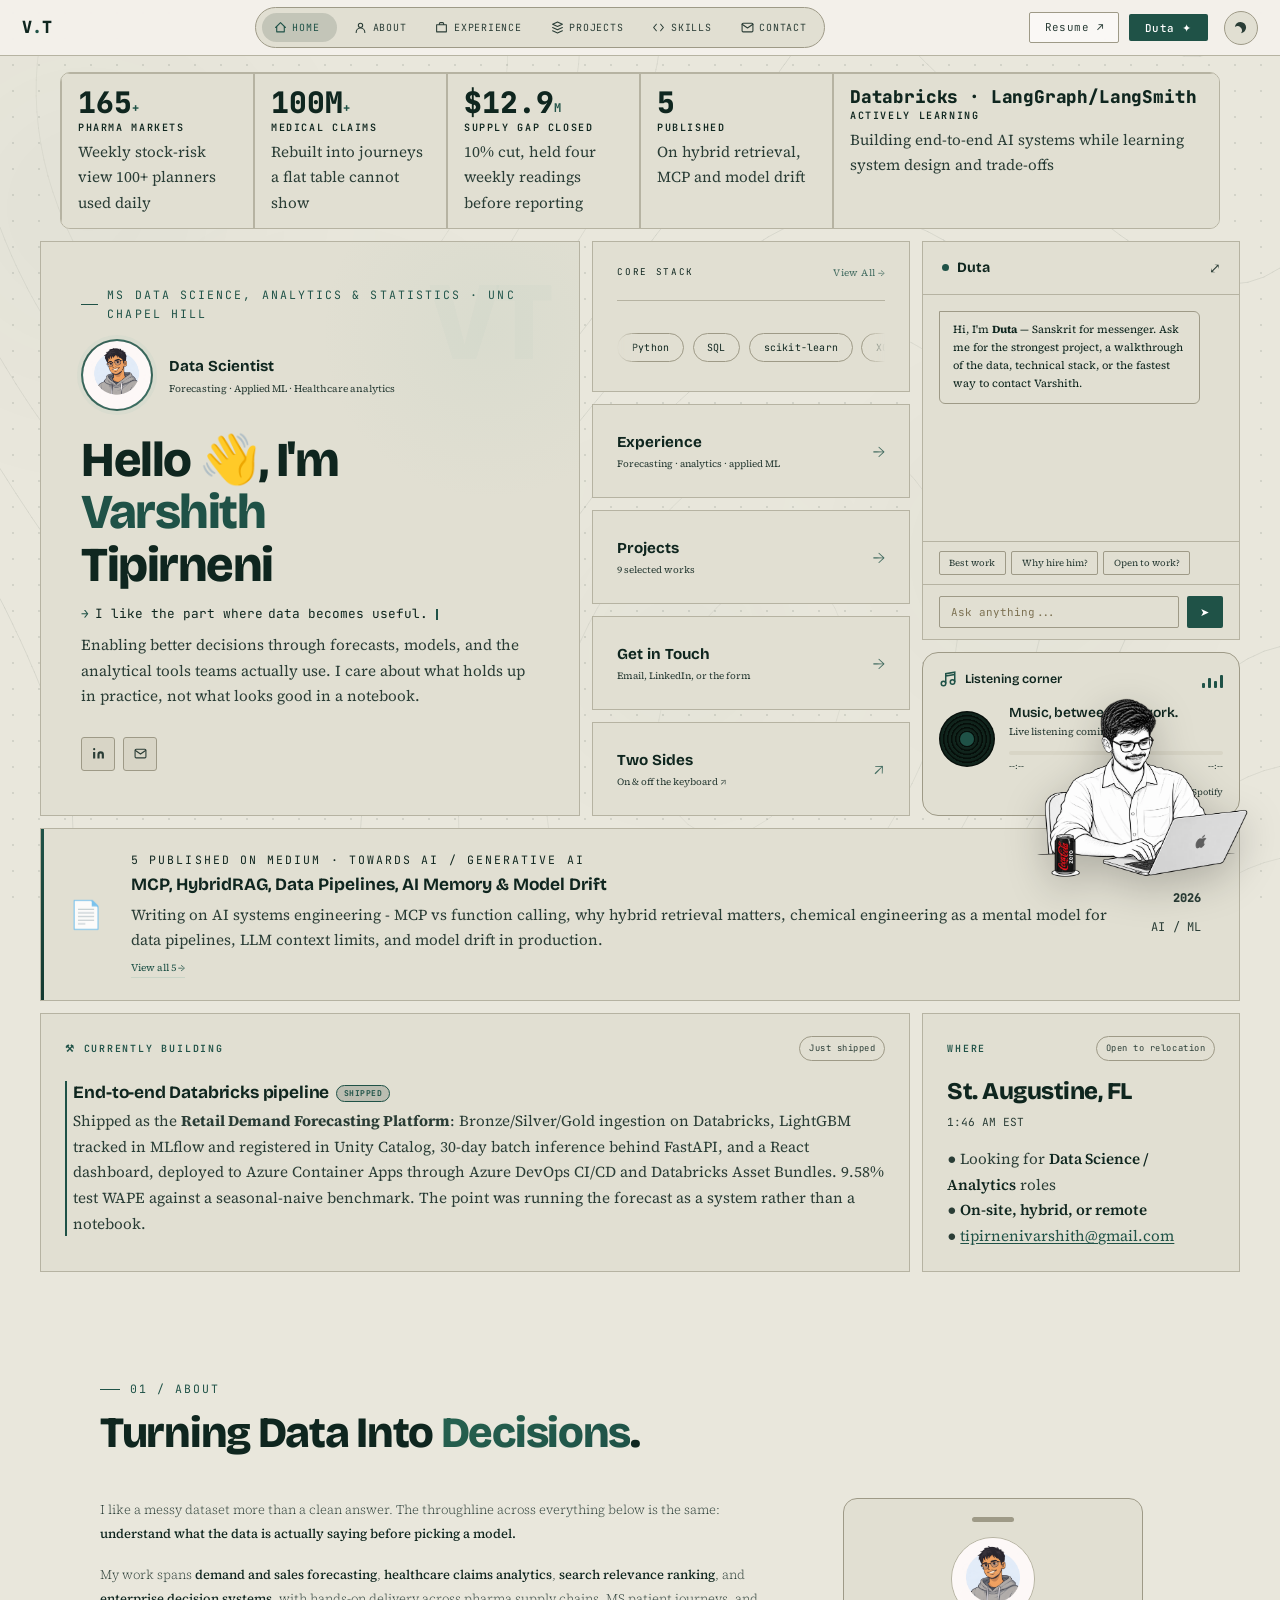
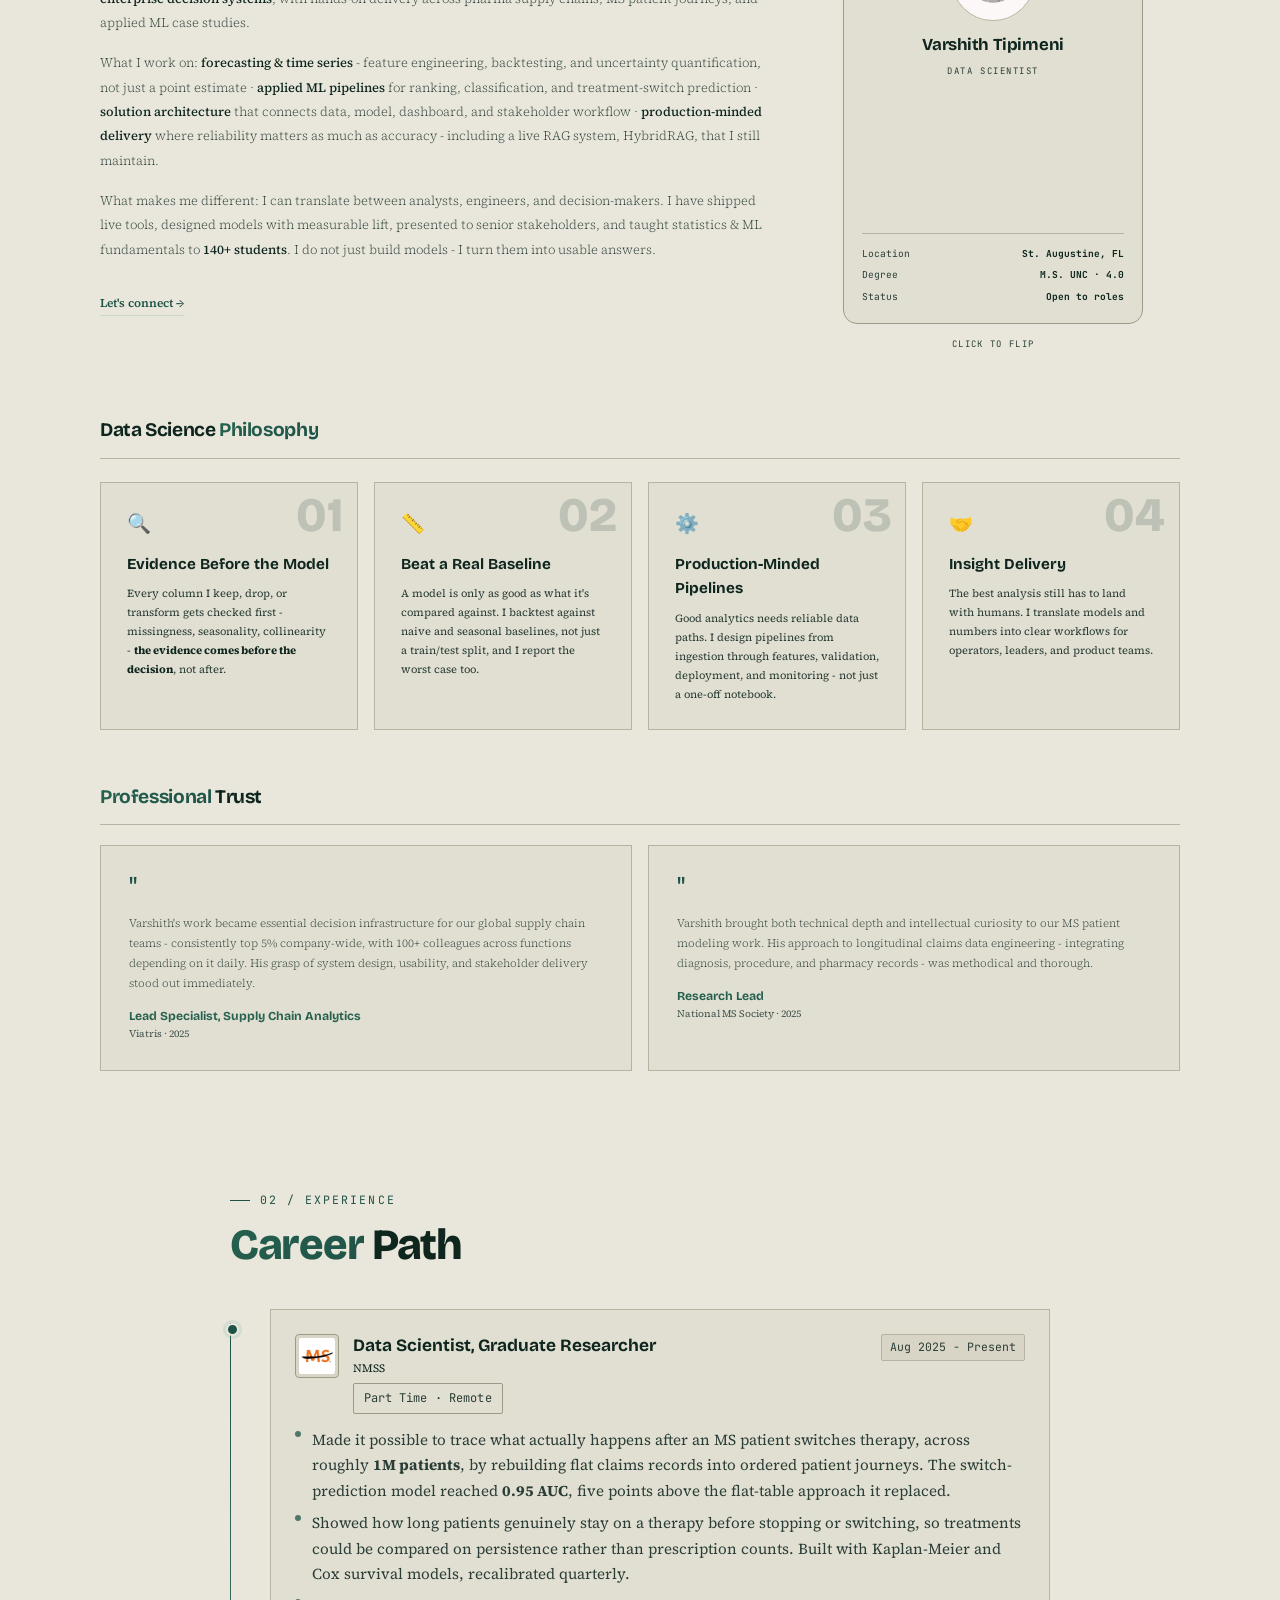
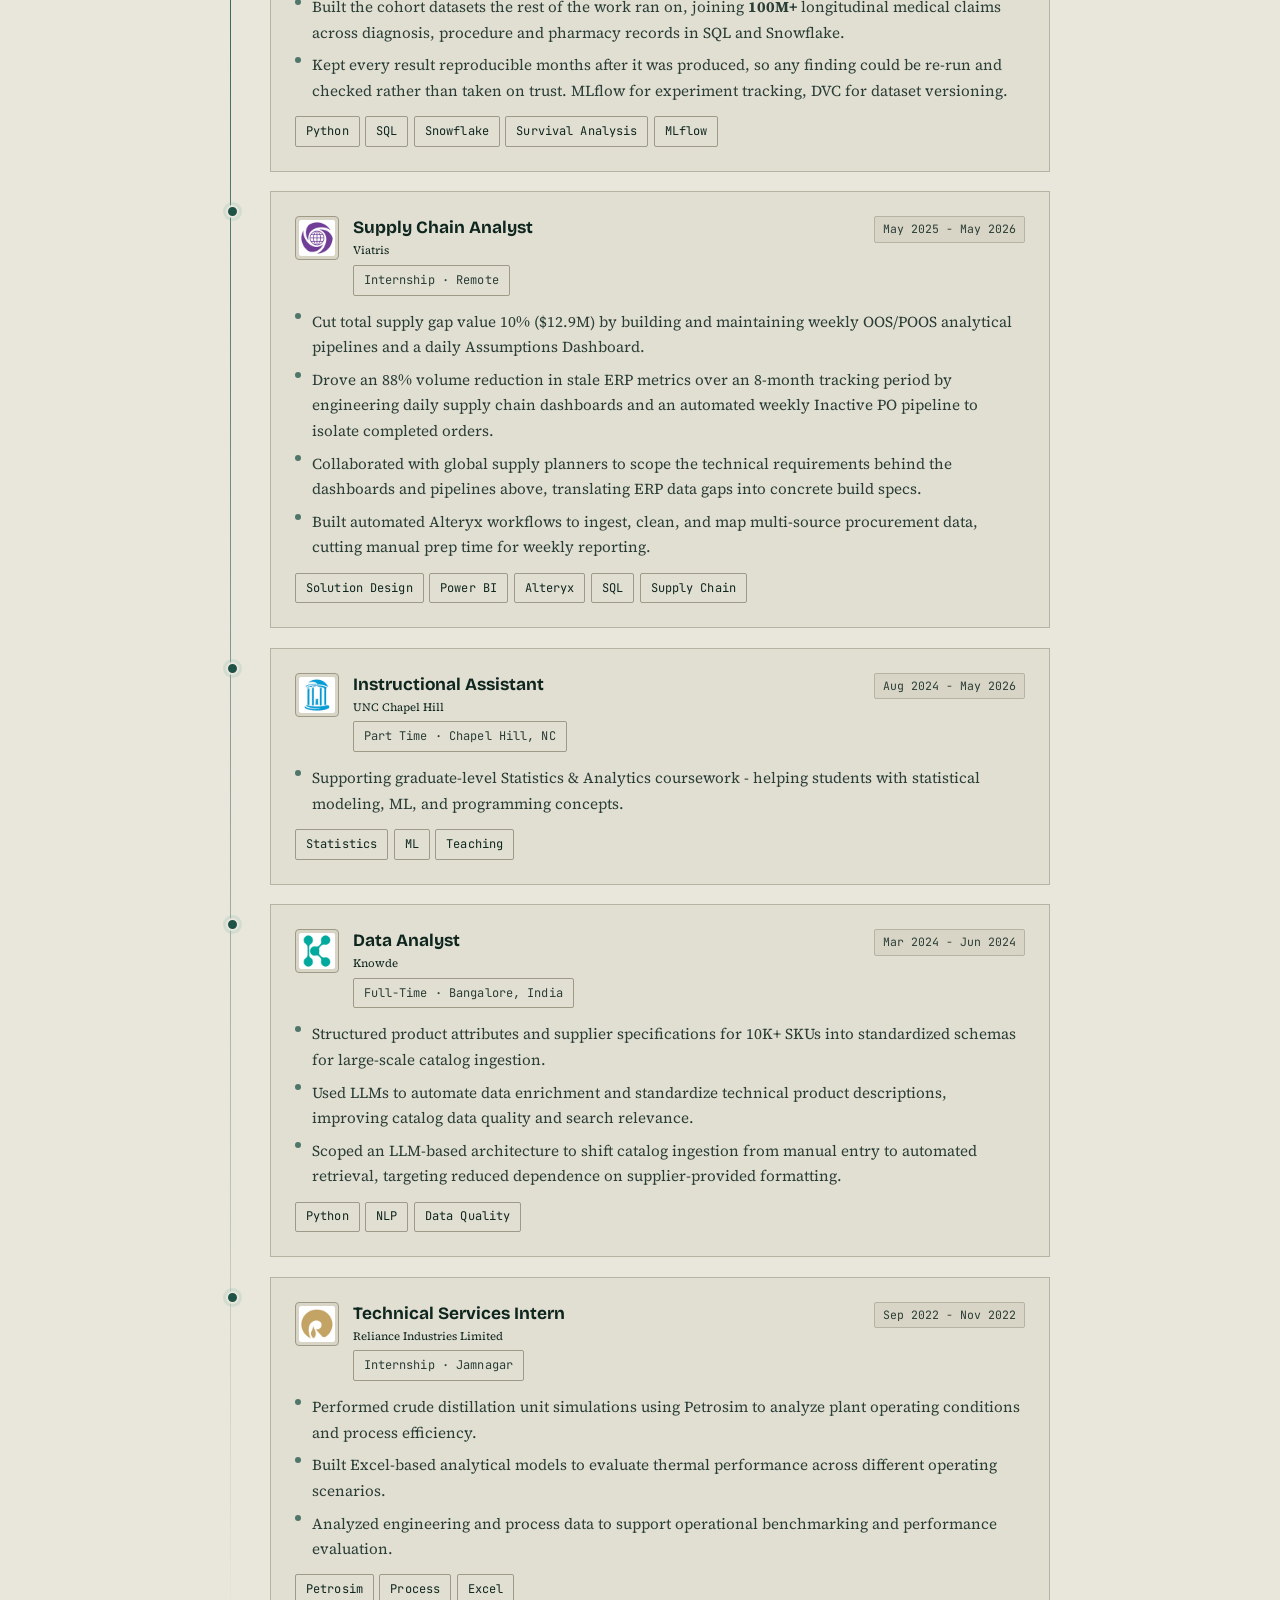
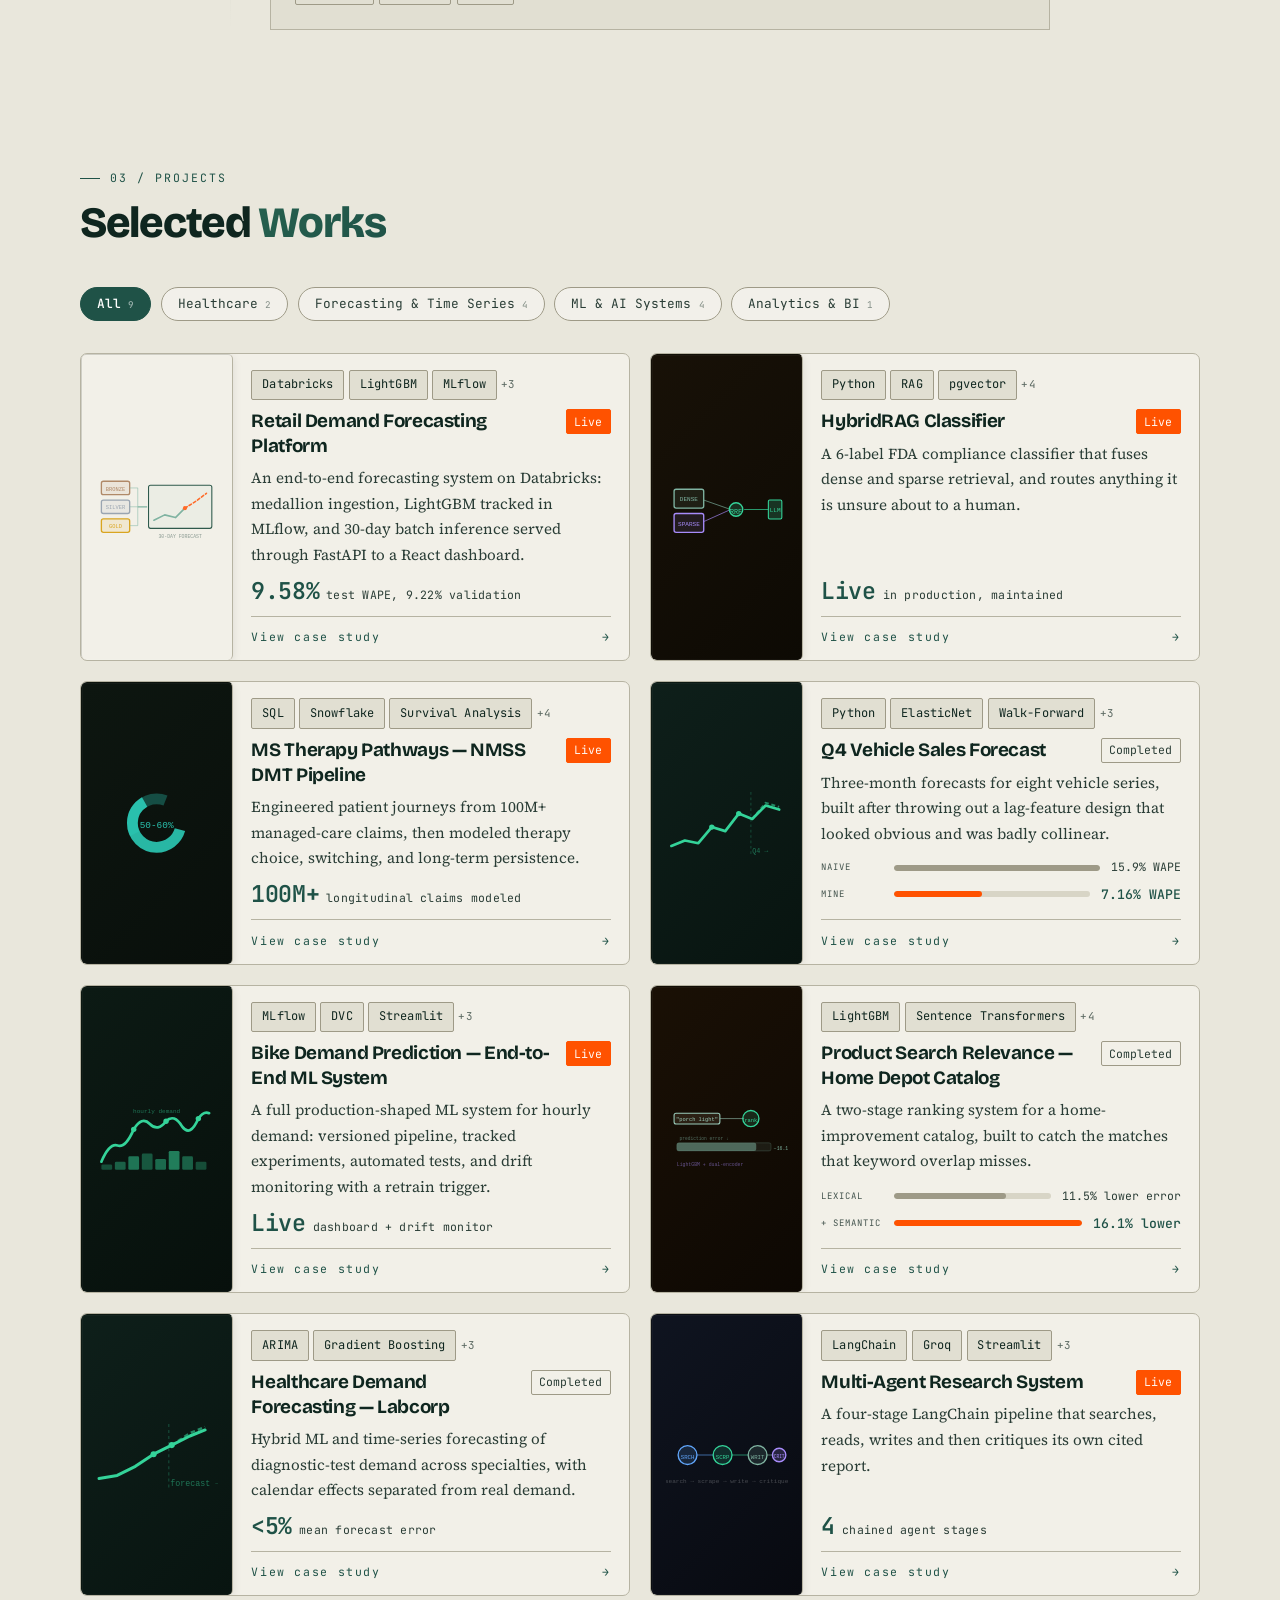
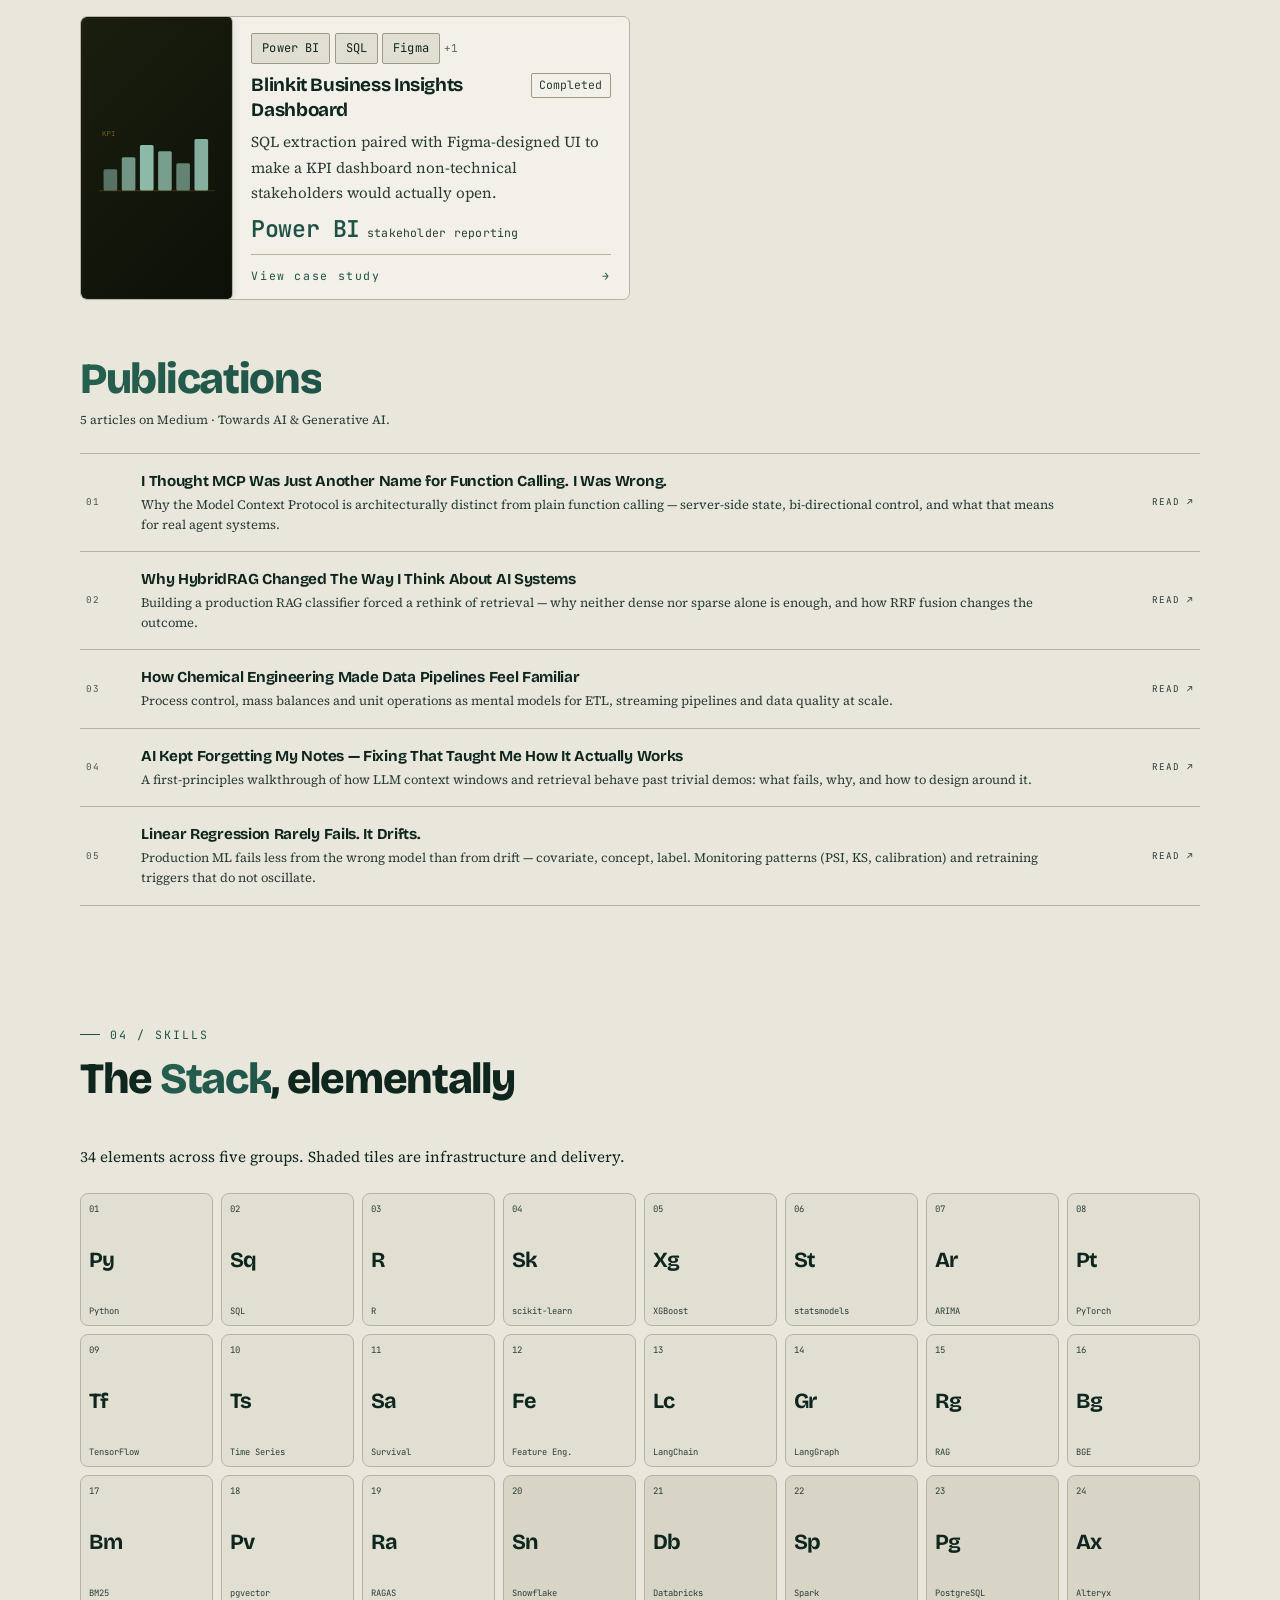
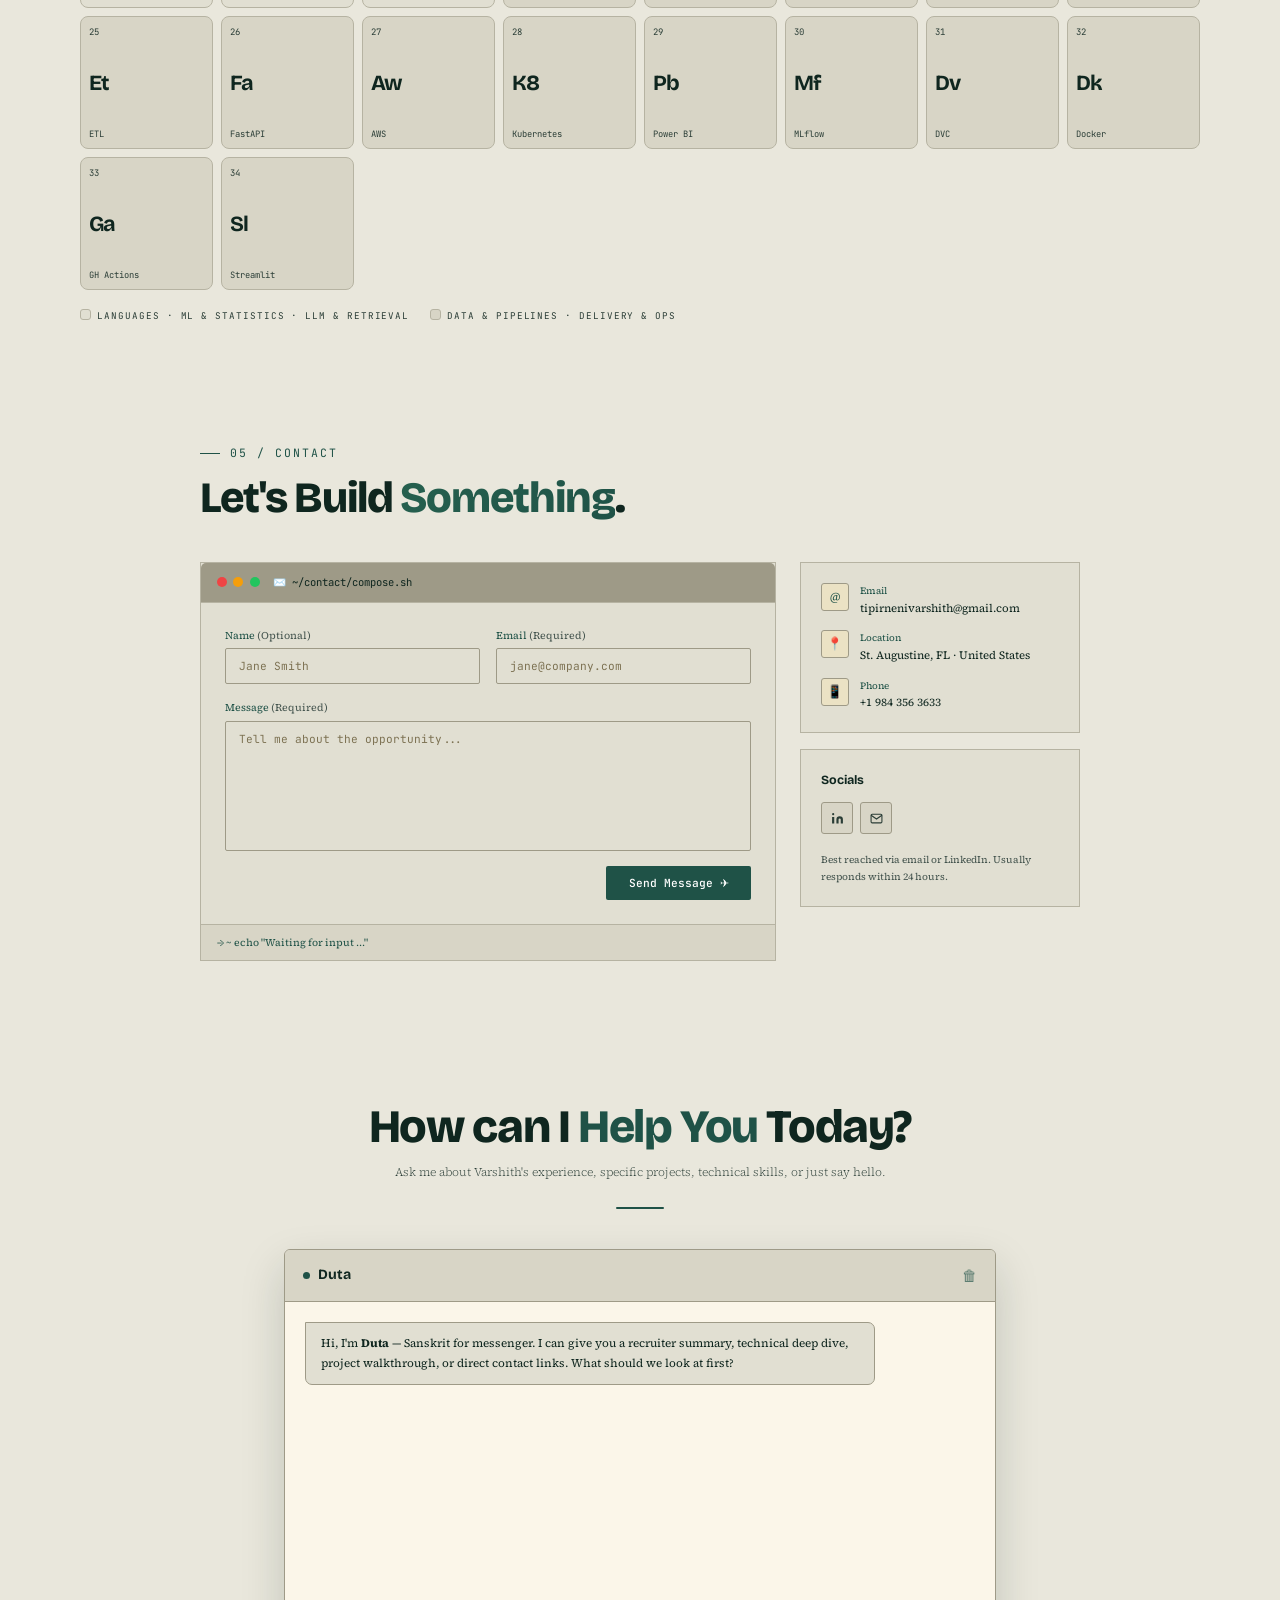
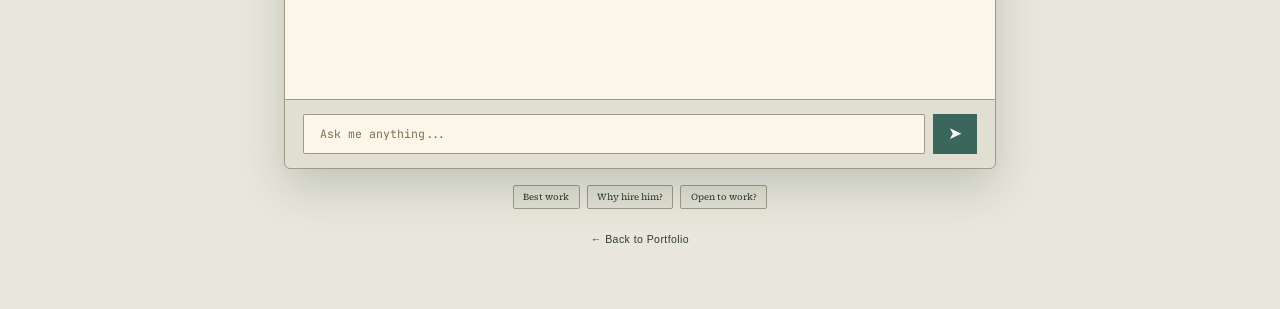
==== commit 23a9dc05: "Make portfolio reveals mobile-only" ====
--- a/index.html
+++ b/index.html
@@ -369,6 +369,7 @@
 
 .anim{opacity:0}
 .anim.played{animation:fadeUp .55s cubic-bezier(.22,1,.36,1) forwards}
+@media(min-width:761px),(prefers-reduced-motion:reduce){.anim{opacity:1}.anim.played{animation:none;opacity:1;transform:none}}
 .d0{animation-delay:0ms}.d1{animation-delay:80ms}.d2{animation-delay:160ms}
 .d3{animation-delay:240ms}.d4{animation-delay:320ms}.d5{animation-delay:400ms}
 .d6{animation-delay:480ms}.d7{animation-delay:560ms}
@@ -1368,6 +1369,12 @@
 }
 .philo-rail::-webkit-scrollbar{height:0}
 .philo-rail .pc{scroll-snap-align:none}
+@media(min-width:761px){
+  .philo-rail{display:grid!important;grid-template-columns:repeat(2,minmax(0,1fr))!important;overflow:visible;max-width:100%;margin:0;padding:.2rem 0!important;-webkit-mask-image:none;mask-image:none}
+  .philo-rail .pc{flex:initial;min-width:0}
+  .philo-note{display:none}
+}
+@media(min-width:1100px){.philo-rail{grid-template-columns:repeat(4,minmax(0,1fr))!important}}
 
 /* ── accessibility: give every control a 44px touch target on phones ──── */
 @media(max-width:620px){
@@ -1490,7 +1497,7 @@
   </div>
     <div class="b-stat anim d3" style="grid-column:span 2">
     <div class="stat-num" style="font-size:1.1rem;letter-spacing:-.01em;white-space:normal">Databricks · LangGraph/LangSmith</div>
-    <div class="stat-info"><div class="stat-label">Actively Learning</div><div class="stat-desc">Building AI systems end to end, for the trade-offs and system design</div></div>
+    <div class="stat-info"><div class="stat-label">Actively Learning</div><div class="stat-desc">Building end-to-end AI systems while learning system design and trade-offs</div></div>
   </div>
 </div>
 
@@ -1727,7 +1734,7 @@
     <div class="tl-item anim d1"><div class="tl-card"><div class="tl-top"><div class="tl-left"><div class="tl-logo"><img src="[data-uri]" alt="National MS Society" onerror="this.outerHTML='MS'"></div><div><div class="tl-role">Data Scientist, Graduate Researcher</div><div class="tl-co">NMSS</div><div class="tl-badge">Part Time · Remote</div></div></div><div class="tl-date">Aug 2025 - Present</div></div><div class="tl-bullets"><div class="tl-b"><div class="tl-dot"></div><span>Made it possible to trace what actually happens after an MS patient switches therapy, across roughly <b>1M patients</b>, by rebuilding flat claims records into ordered patient journeys. The switch-prediction model reached <b>0.95 AUC</b>, five points above the flat-table approach it replaced.</span></div><div class="tl-b"><div class="tl-dot"></div><span>Showed how long patients genuinely stay on a therapy before stopping or switching, so treatments could be compared on persistence rather than prescription counts. Built with Kaplan-Meier and Cox survival models, recalibrated quarterly.</span></div><div class="tl-b"><div class="tl-dot"></div><span>Built the cohort datasets the rest of the work ran on, joining <b>100M+</b> longitudinal medical claims across diagnosis, procedure and pharmacy records in SQL and Snowflake.</span></div><div class="tl-b"><div class="tl-dot"></div><span>Kept every result reproducible months after it was produced, so any finding could be re-run and checked rather than taken on trust. MLflow for experiment tracking, DVC for dataset versioning.</span></div></div><div class="tl-tags"><div class="tl-tag">Python</div><div class="tl-tag">SQL</div><div class="tl-tag">Snowflake</div><div class="tl-tag">Survival Analysis</div><div class="tl-tag">MLflow</div></div></div></div>
     <div class="tl-item anim d2"><div class="tl-card"><div class="tl-top"><div class="tl-left"><div class="tl-logo"><img src="[data-uri]" alt="Viatris" onerror="this.outerHTML='VX'"></div><div><div class="tl-role">Supply Chain Analyst</div><div class="tl-co">Viatris</div><div class="tl-badge">Internship · Remote</div></div></div><div class="tl-date">May 2025 - May 2026</div></div><div class="tl-bullets"><div class="tl-b"><div class="tl-dot"></div><span>Cut total supply gap value 10% ($12.9M) by building and maintaining weekly OOS/POOS analytical pipelines and a daily Assumptions Dashboard.</span></div><div class="tl-b"><div class="tl-dot"></div><span>Drove an 88% volume reduction in stale ERP metrics over an 8-month tracking period by engineering daily supply chain dashboards and an automated weekly Inactive PO pipeline to isolate completed orders.</span></div><div class="tl-b"><div class="tl-dot"></div><span>Collaborated with global supply planners to scope the technical requirements behind the dashboards and pipelines above, translating ERP data gaps into concrete build specs.</span></div><div class="tl-b"><div class="tl-dot"></div><span>Built automated Alteryx workflows to ingest, clean, and map multi-source procurement data, cutting manual prep time for weekly reporting.</span></div></div><div class="tl-tags"><div class="tl-tag">Solution Design</div><div class="tl-tag">Power BI</div><div class="tl-tag">Alteryx</div><div class="tl-tag">SQL</div><div class="tl-tag">Supply Chain</div></div></div></div>
     <div class="tl-item anim d3"><div class="tl-card"><div class="tl-top"><div class="tl-left"><div class="tl-logo"><img src="[data-uri]" alt="UNC Chapel Hill" onerror="this.outerHTML='UNC'"></div><div><div class="tl-role">Instructional Assistant</div><div class="tl-co">UNC Chapel Hill</div><div class="tl-badge">Part Time · Chapel Hill, NC</div></div></div><div class="tl-date">Aug 2024 - May 2026</div></div><div class="tl-bullets"><div class="tl-b"><div class="tl-dot"></div><span>Supporting graduate-level Statistics & Analytics coursework - helping students with statistical modeling, ML, and programming concepts.</span></div></div><div class="tl-tags"><div class="tl-tag">Statistics</div><div class="tl-tag">ML</div><div class="tl-tag">Teaching</div></div></div></div>
-    <div class="tl-item anim d4"><div class="tl-card"><div class="tl-top"><div class="tl-left"><div class="tl-logo"><img src="[data-uri]" alt="Knowde" onerror="this.outerHTML='KN'"></div><div><div class="tl-role">Data Analyst</div><div class="tl-co">Knowde</div><div class="tl-badge">Contract · Bangalore, India</div></div></div><div class="tl-date">Mar 2024 - Jun 2024</div></div><div class="tl-bullets"><div class="tl-b"><div class="tl-dot"></div><span>Structured product attributes and supplier specifications for 10K+ SKUs into standardized schemas for large-scale catalog ingestion.</span></div><div class="tl-b"><div class="tl-dot"></div><span>Used LLMs to automate data enrichment and standardize technical product descriptions, improving catalog data quality and search relevance.</span></div><div class="tl-b"><div class="tl-dot"></div><span>Scoped an LLM-based architecture to shift catalog ingestion from manual entry to automated retrieval, targeting reduced dependence on supplier-provided formatting.</span></div></div><div class="tl-tags"><div class="tl-tag">Python</div><div class="tl-tag">NLP</div><div class="tl-tag">Data Quality</div></div></div></div>
+    <div class="tl-item anim d4"><div class="tl-card"><div class="tl-top"><div class="tl-left"><div class="tl-logo"><img src="[data-uri]" alt="Knowde" onerror="this.outerHTML='KN'"></div><div><div class="tl-role">Data Analyst</div><div class="tl-co">Knowde</div><div class="tl-badge">Full-Time · Bangalore, India</div></div></div><div class="tl-date">Mar 2024 - Jun 2024</div></div><div class="tl-bullets"><div class="tl-b"><div class="tl-dot"></div><span>Structured product attributes and supplier specifications for 10K+ SKUs into standardized schemas for large-scale catalog ingestion.</span></div><div class="tl-b"><div class="tl-dot"></div><span>Used LLMs to automate data enrichment and standardize technical product descriptions, improving catalog data quality and search relevance.</span></div><div class="tl-b"><div class="tl-dot"></div><span>Scoped an LLM-based architecture to shift catalog ingestion from manual entry to automated retrieval, targeting reduced dependence on supplier-provided formatting.</span></div></div><div class="tl-tags"><div class="tl-tag">Python</div><div class="tl-tag">NLP</div><div class="tl-tag">Data Quality</div></div></div></div>
     <div class="tl-item anim d5"><div class="tl-card"><div class="tl-top"><div class="tl-left"><div class="tl-logo"><img src="[data-uri]" alt="Reliance Industries" onerror="this.outerHTML='RL'"></div><div><div class="tl-role">Technical Services Intern</div><div class="tl-co">Reliance Industries Limited</div><div class="tl-badge">Internship · Jamnagar</div></div></div><div class="tl-date">Sep 2022 - Nov 2022</div></div><div class="tl-bullets"><div class="tl-b"><div class="tl-dot"></div><span>Performed crude distillation unit simulations using Petrosim to analyze plant operating conditions and process efficiency.</span></div><div class="tl-b"><div class="tl-dot"></div><span>Built Excel-based analytical models to evaluate thermal performance across different operating scenarios.</span></div><div class="tl-b"><div class="tl-dot"></div><span>Analyzed engineering and process data to support operational benchmarking and performance evaluation.</span></div></div><div class="tl-tags"><div class="tl-tag">Petrosim</div><div class="tl-tag">Process</div><div class="tl-tag">Excel</div></div></div></div>
   </div>
 </div>
@@ -1849,26 +1856,30 @@
   if(nl) nl.classList.add('on');
   document.querySelectorAll('[data-nav-section="'+name+'"]').forEach(el=>el.classList.add('on'));
 }
-// Reveal-on-scroll: only animate elements as they enter the viewport.
-// Elements above the fold animate immediately so the user sees motion on load.
+// Keep reveal-on-scroll animation for mobile; desktop and reduced-motion users see static content.
 window.addEventListener('DOMContentLoaded',()=>{
   const animEls=document.querySelectorAll('.anim');
-  const vh=window.innerHeight;
-  // Above-the-fold (within first viewport): play immediately with original delay
-  animEls.forEach(el=>{
-    const r=el.getBoundingClientRect();
-    if(r.top < vh*0.85){ el.classList.add('played'); }
-  });
-  // Below-the-fold: observe for scroll-triggered reveal
-  const reveal=new IntersectionObserver((entries)=>{
-    entries.forEach(e=>{
-      if(e.isIntersecting){
-        e.target.classList.add('played');
-        reveal.unobserve(e.target);
-      }
+  const mobileReveal=matchMedia('(max-width:760px) and (prefers-reduced-motion:no-preference)').matches;
+  if(!mobileReveal){
+    // Desktop has a stable, fully visible page; reduced-motion users skip reveals too.
+    animEls.forEach(el=>el.classList.add('played'));
+  }else{
+    const vh=window.innerHeight;
+    // Keep the first viewport visible immediately; reveal later content as it scrolls in.
+    animEls.forEach(el=>{
+      const r=el.getBoundingClientRect();
+      if(r.top < vh*0.85){ el.classList.add('played'); }
     });
-  },{rootMargin:'0px 0px -10% 0px', threshold:0.05});
-  animEls.forEach(el=>{ if(!el.classList.contains('played')) reveal.observe(el); });
+    const reveal=new IntersectionObserver((entries)=>{
+      entries.forEach(e=>{
+        if(e.isIntersecting){
+          e.target.classList.add('played');
+          reveal.unobserve(e.target);
+        }
+      });
+    },{rootMargin:'0px 0px -10% 0px', threshold:0.05});
+    animEls.forEach(el=>{ if(!el.classList.contains('played')) reveal.observe(el); });
+  }
 
   // Honor hash on load
   const h=(location.hash||'').replace('#','');
@@ -2874,8 +2885,7 @@
     card.addEventListener('keydown',e=>{if(e.key==='Enter'||e.key===' '){e.preventDefault();flip();}});
   }
 
-  /* philosophy rail: wheel scrolls it horizontally, but never steals
-     the page scroll at either end */
+  /* Mobile uses native touch scrolling; desktop shows the full philosophy grid. */
   const rail=document.getElementById('philoRail');
   // the row must start at its first card; layout shifts were leaving it mid-scroll
   if(rail){
@@ -2883,12 +2893,7 @@
     home(); window.addEventListener('load',home);
     window.addEventListener('resize',home,{passive:true});
   }
-  if(rail) rail.addEventListener('wheel',e=>{
-    if(Math.abs(e.deltaY)<=Math.abs(e.deltaX))return;
-    const max=rail.scrollWidth-rail.clientWidth;
-    if((rail.scrollLeft<=0&&e.deltaY<0)||(rail.scrollLeft>=max&&e.deltaY>0))return;
-    e.preventDefault(); rail.scrollLeft+=e.deltaY;
-  },{passive:false});
+  // Mobile visitors can swipe the native horizontal rail; desktop uses a full grid.
 
   /* SVG sun/moon on the theme toggle */
   const tb=document.querySelector('[data-v5]');
